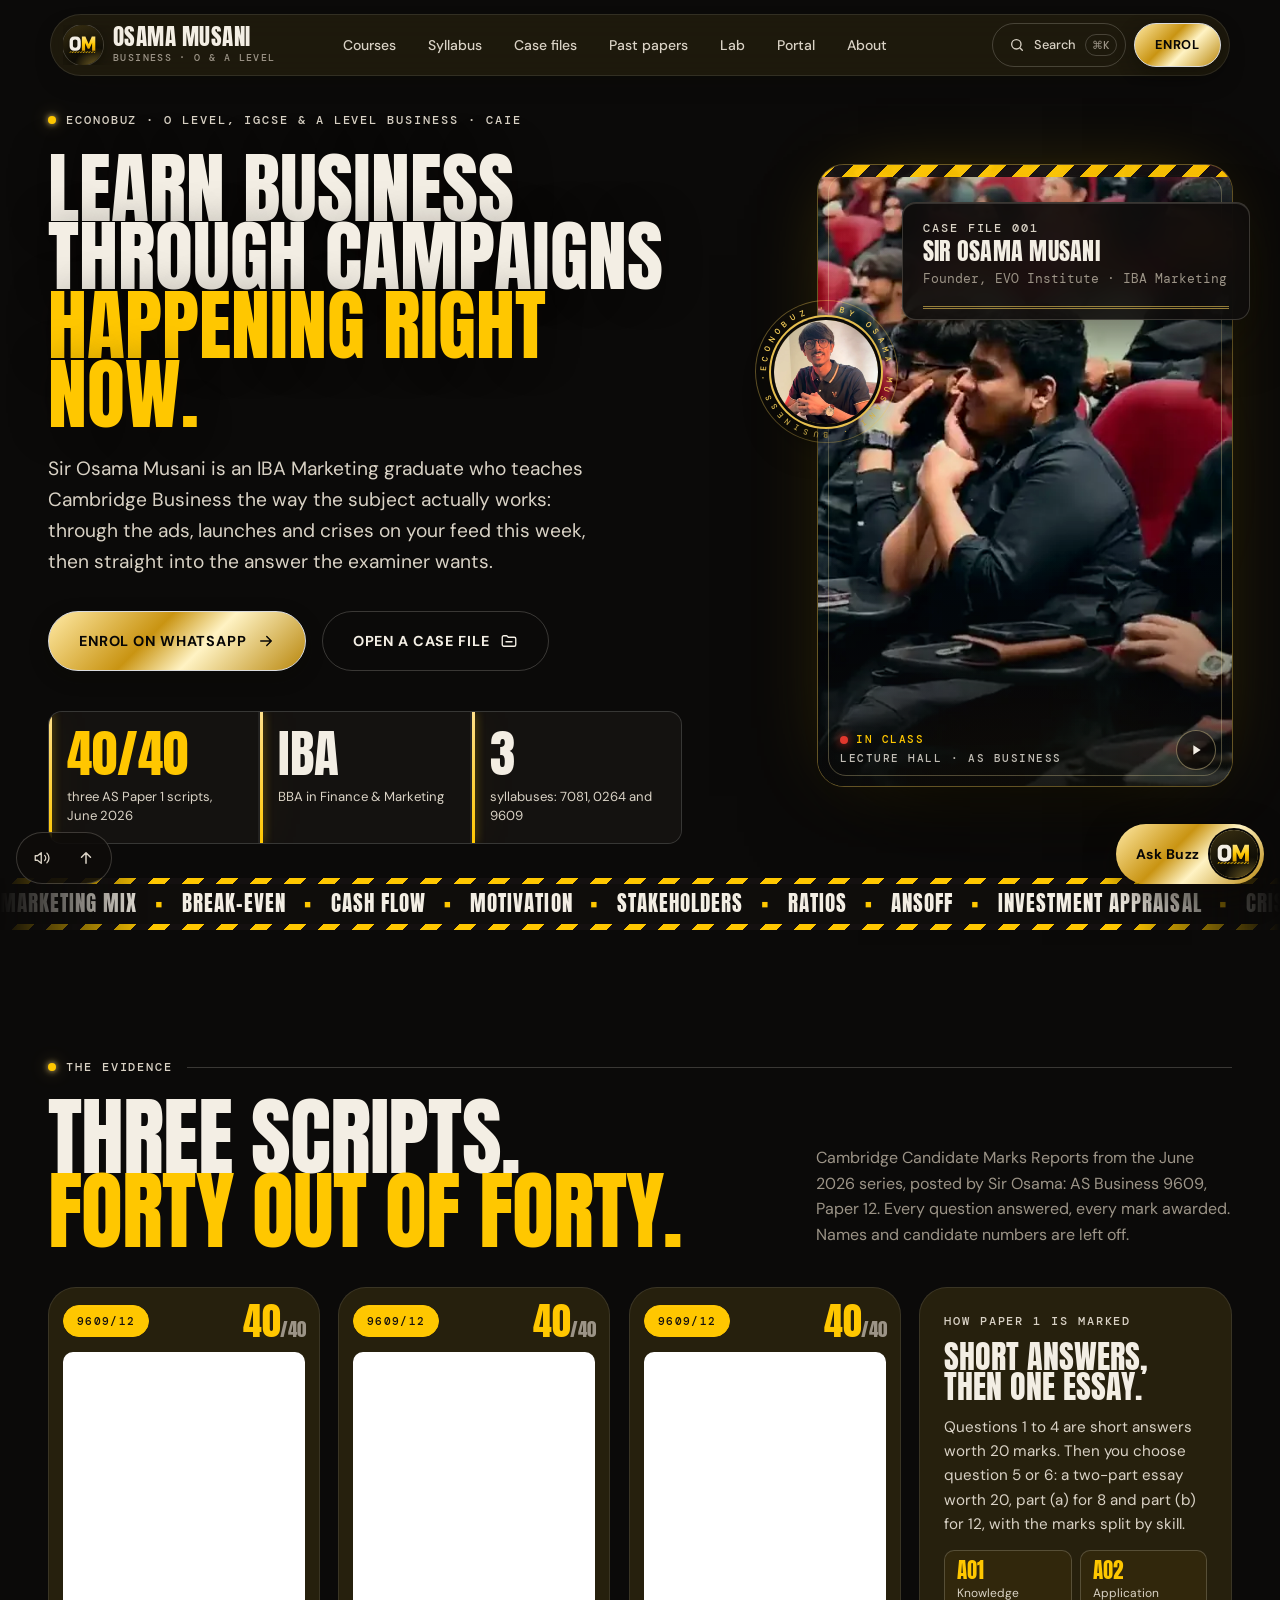
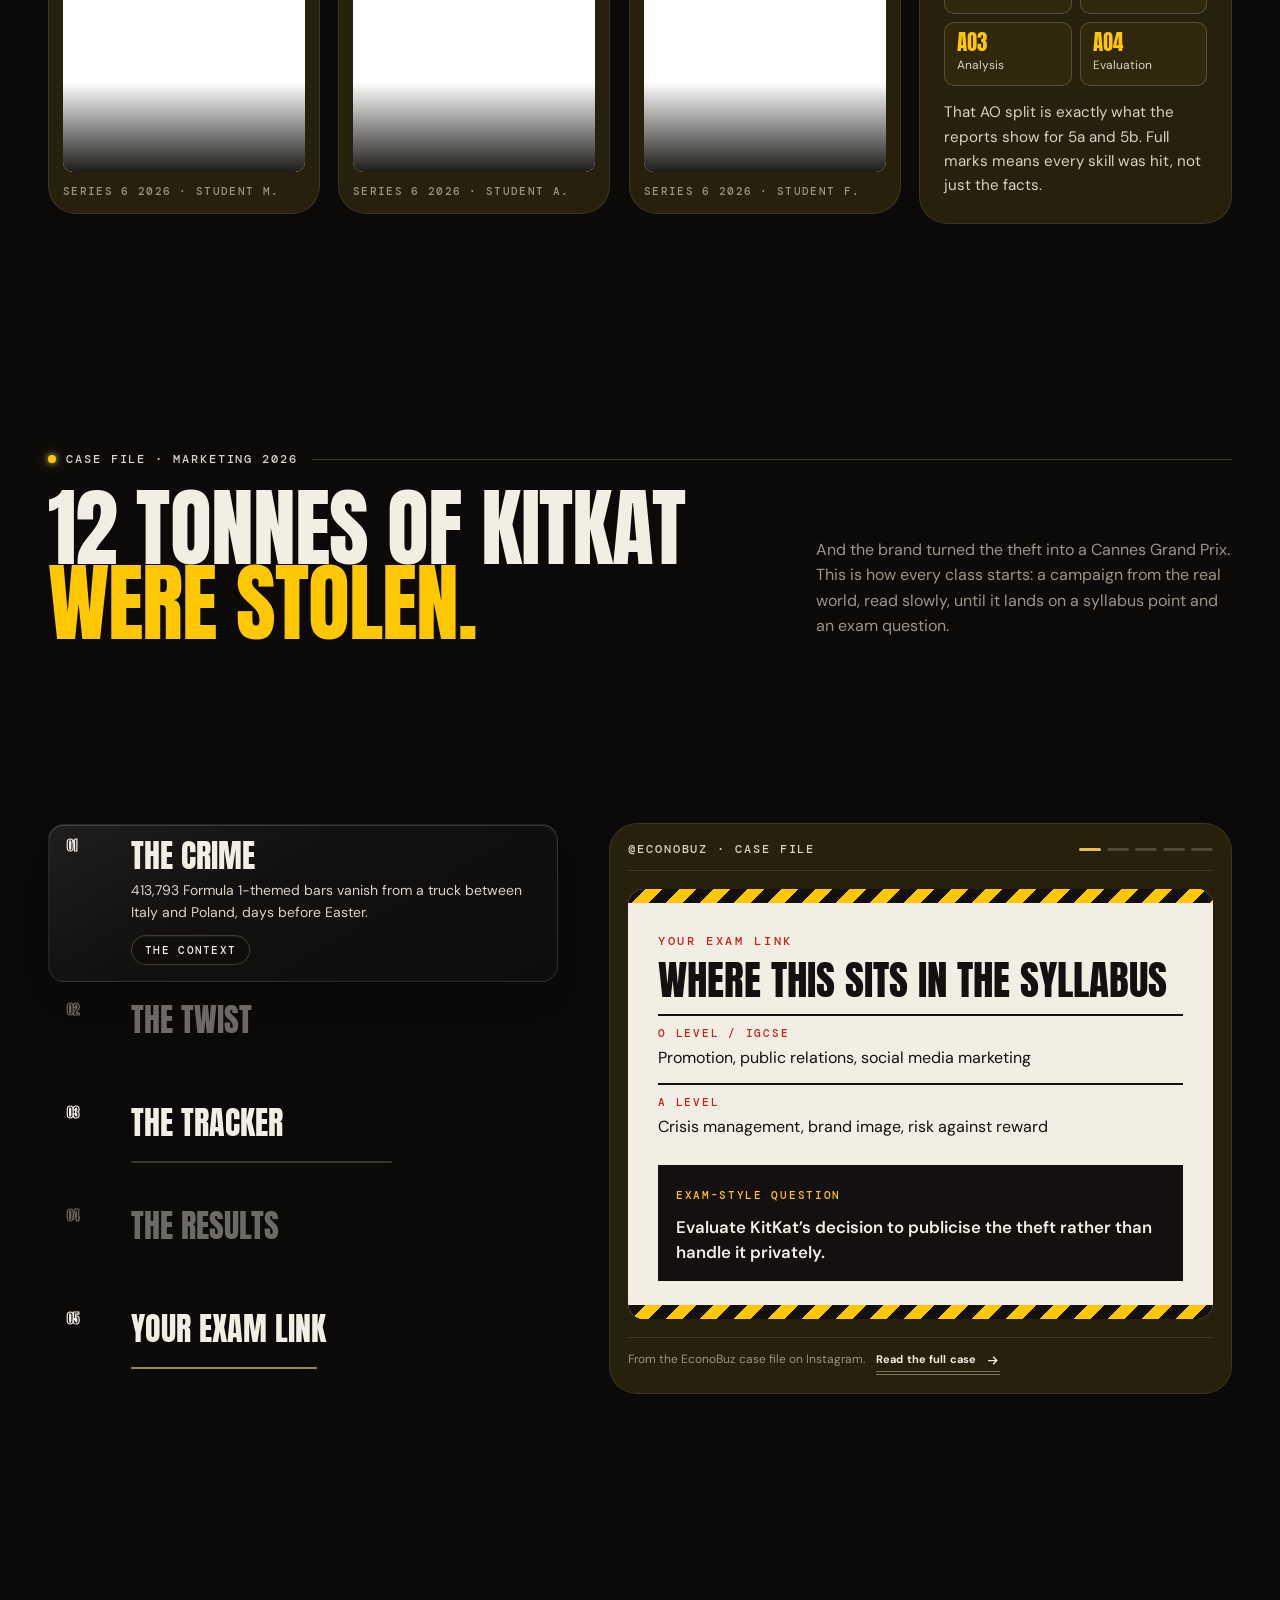
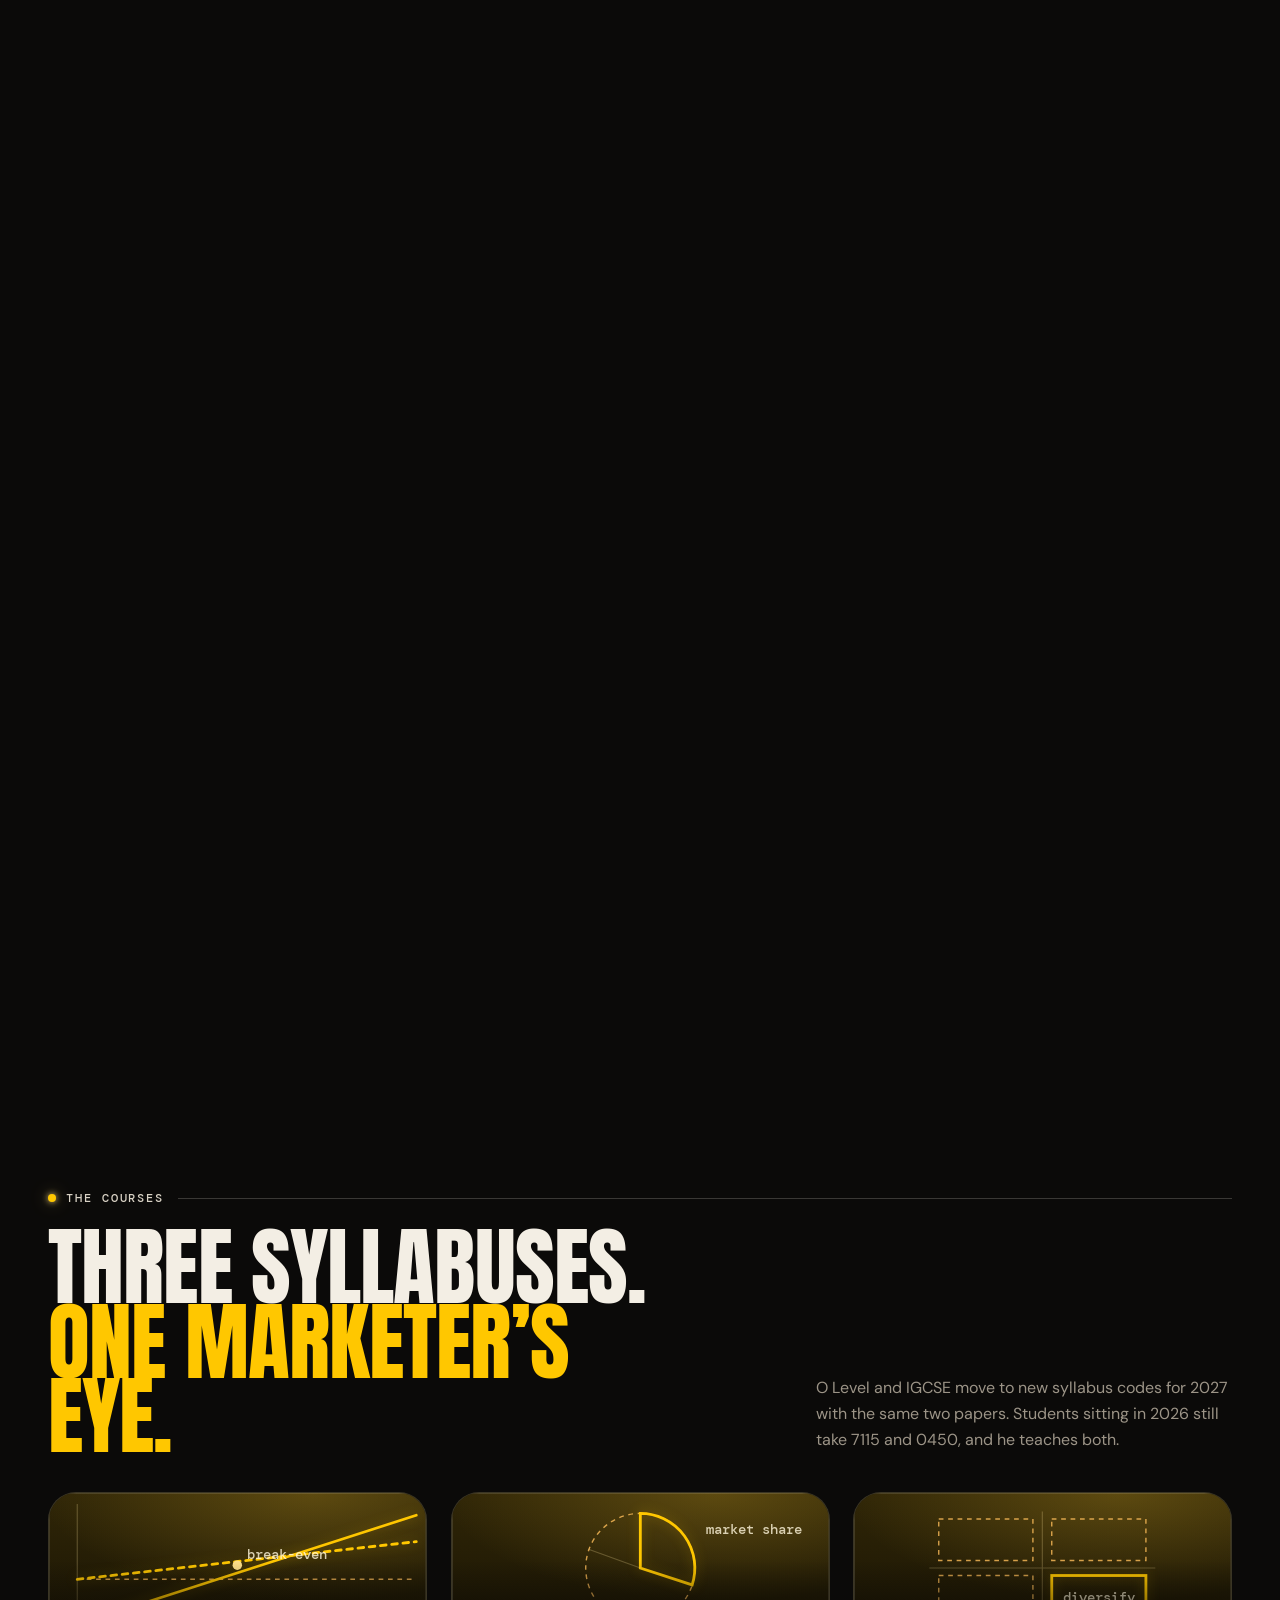
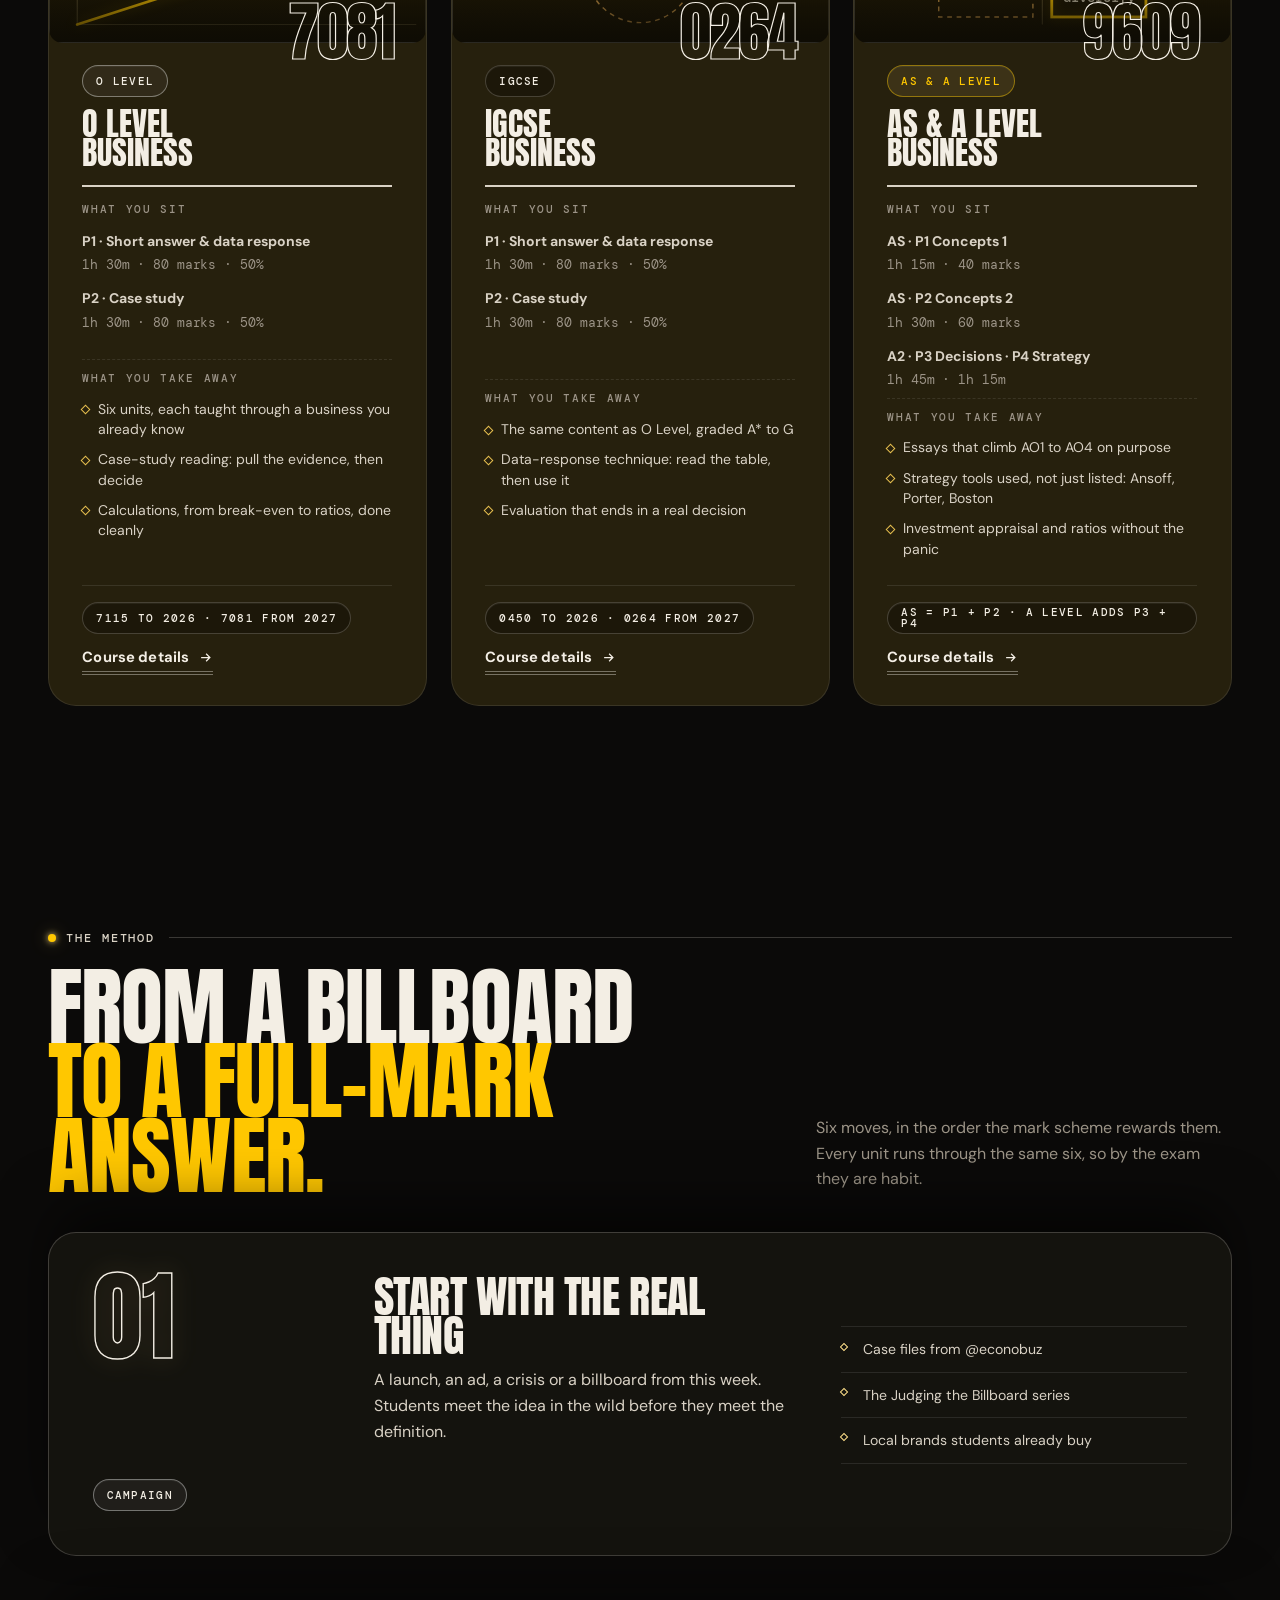
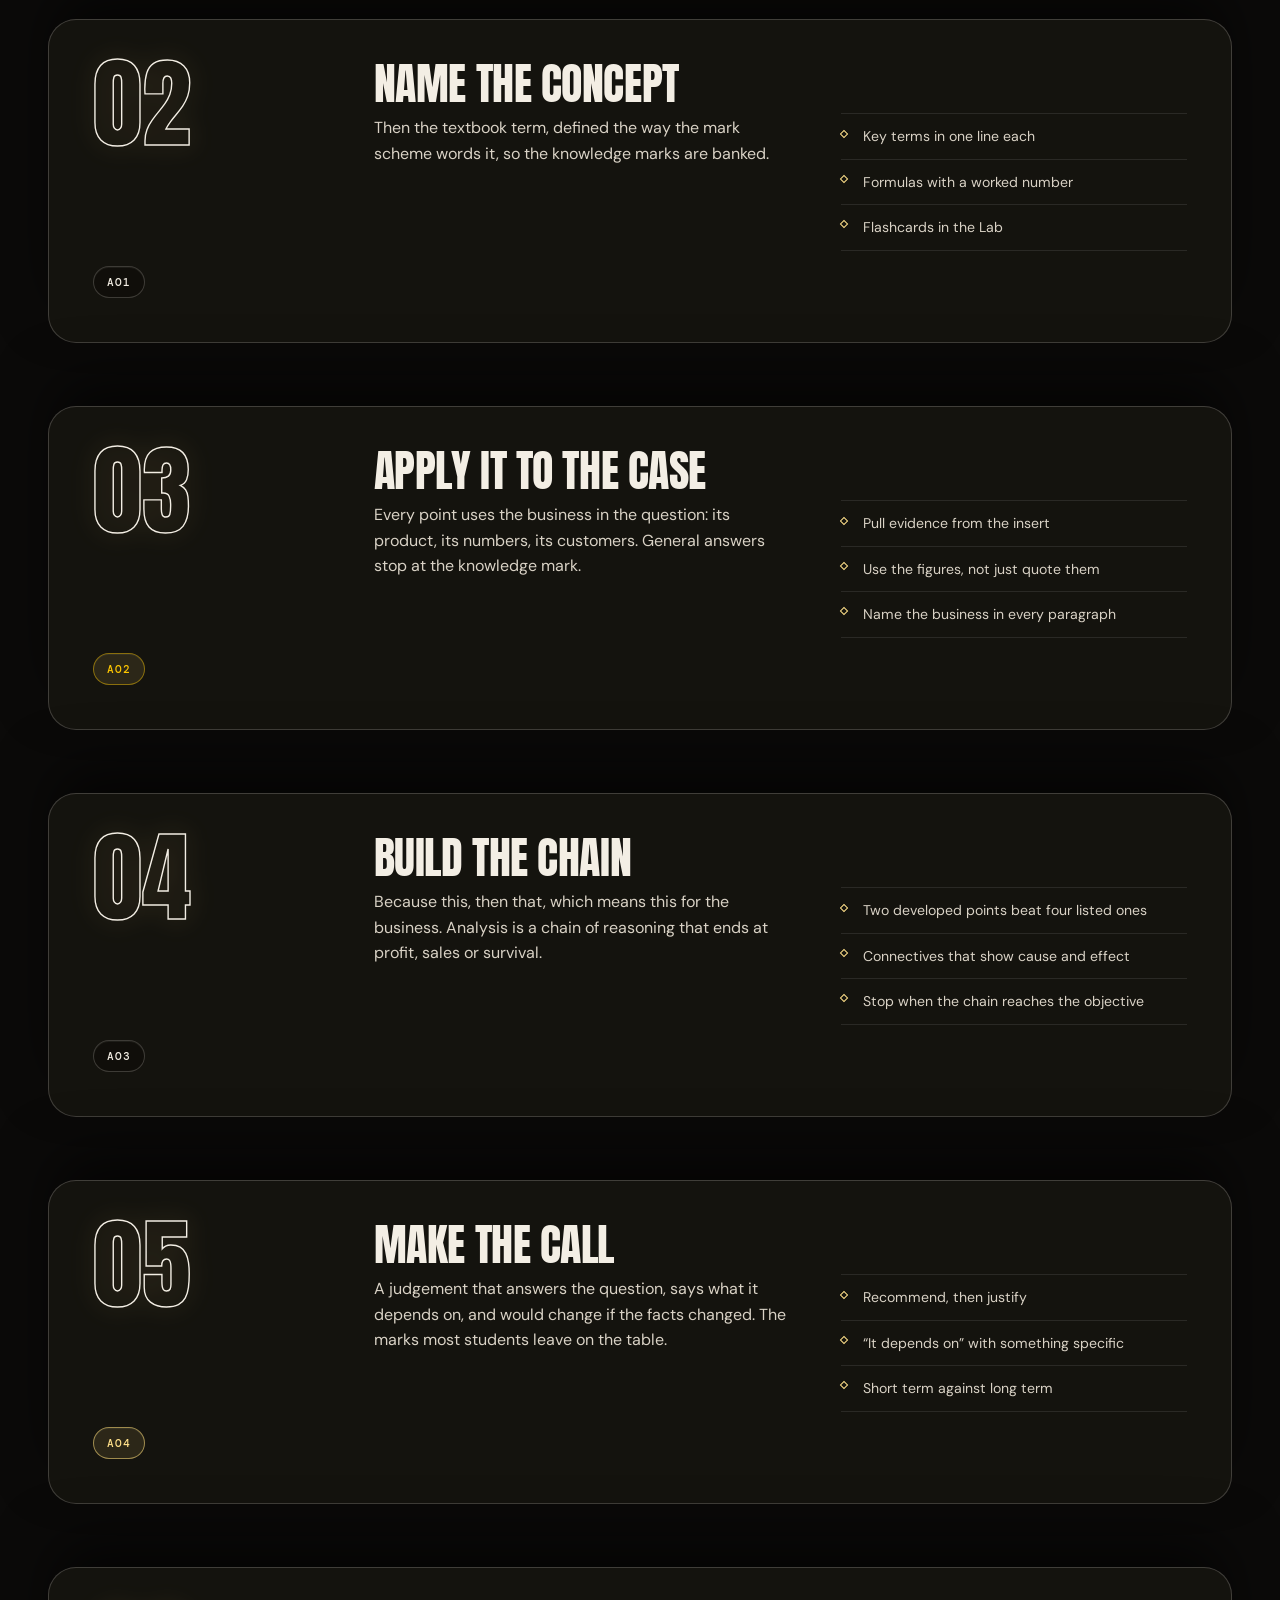
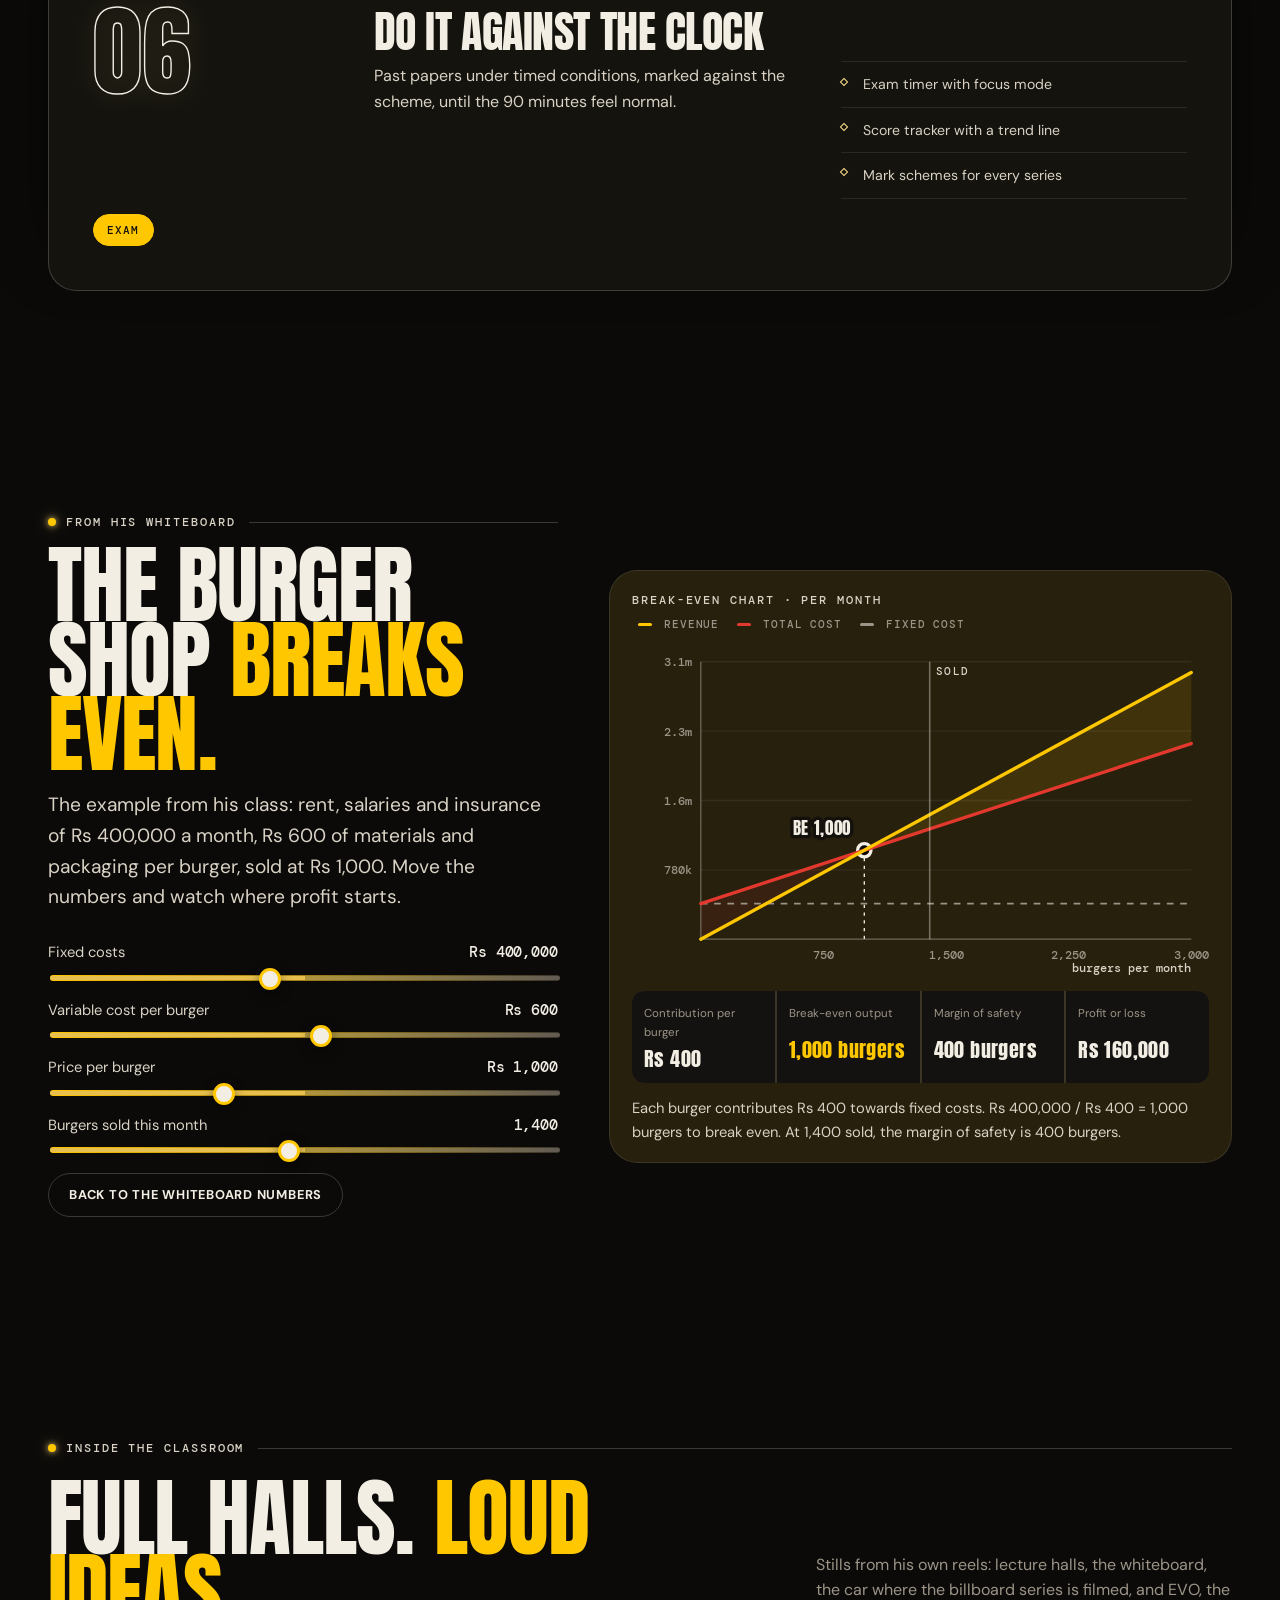
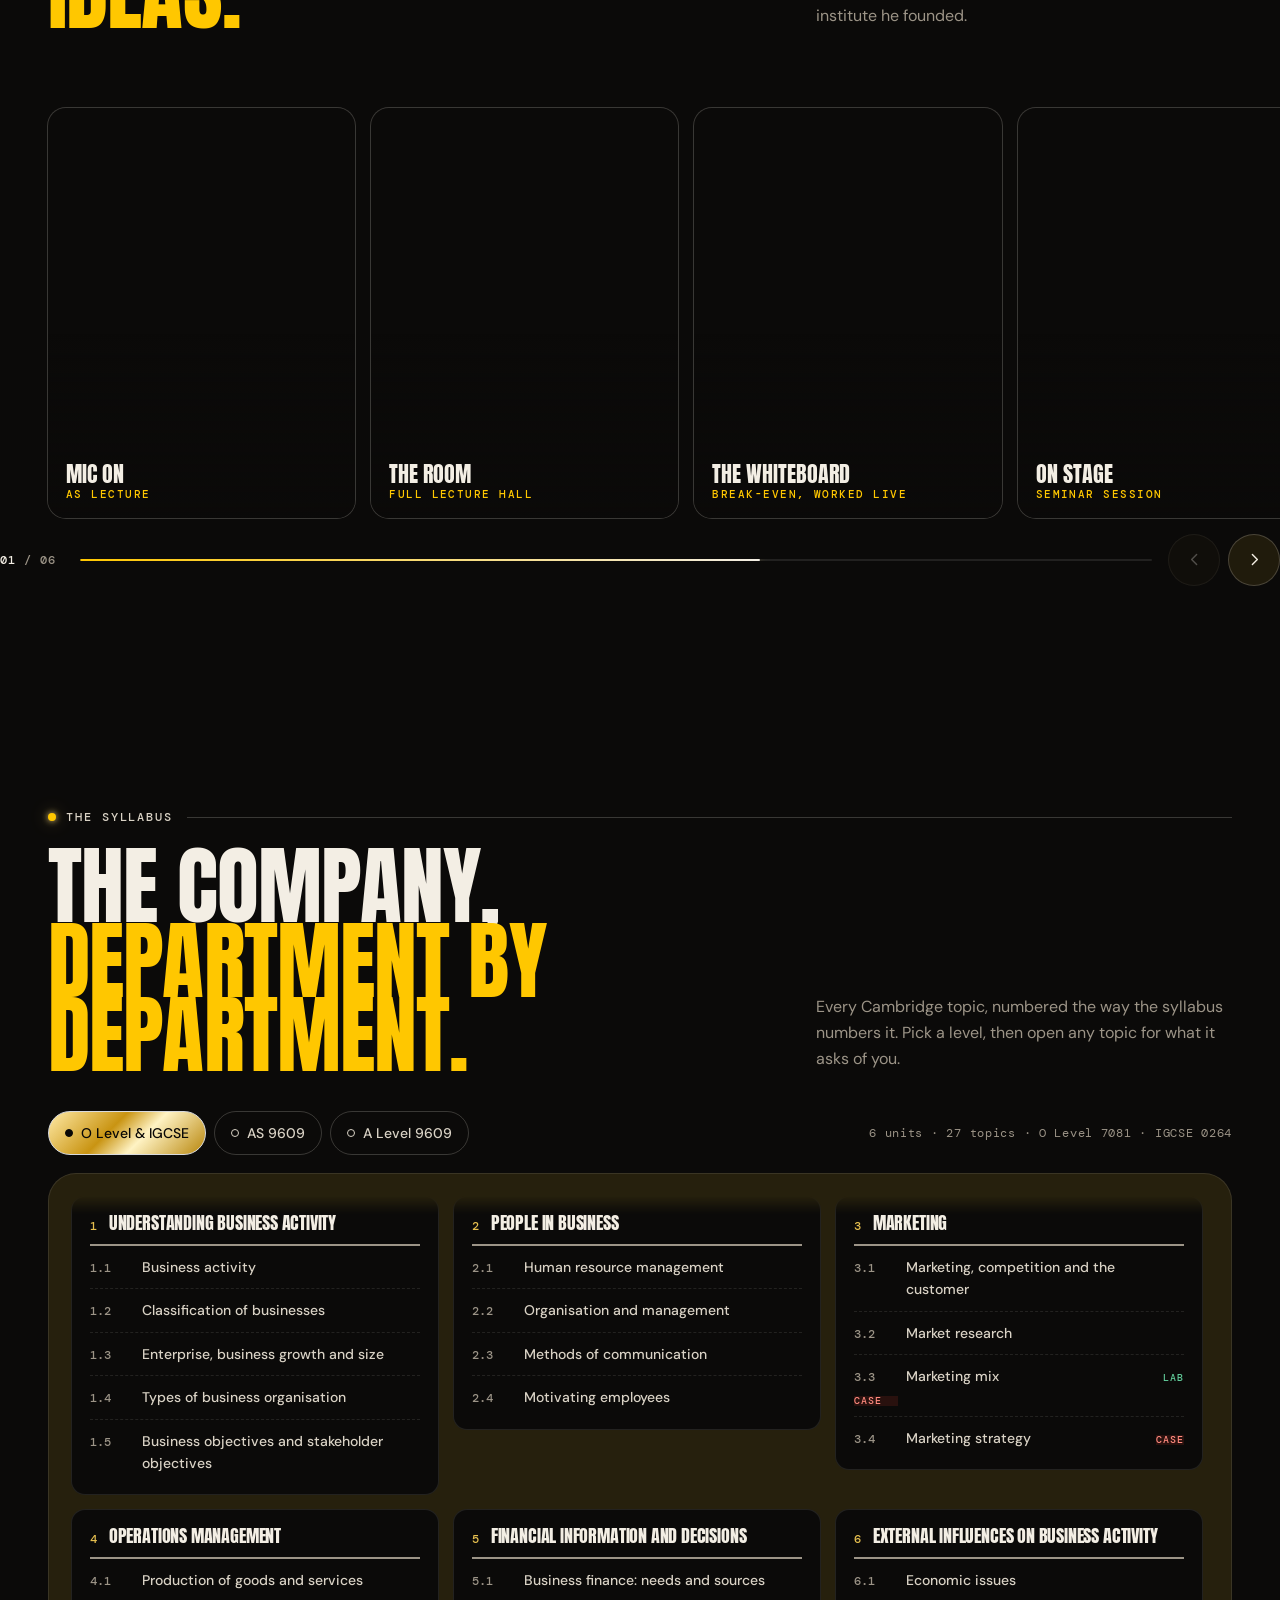
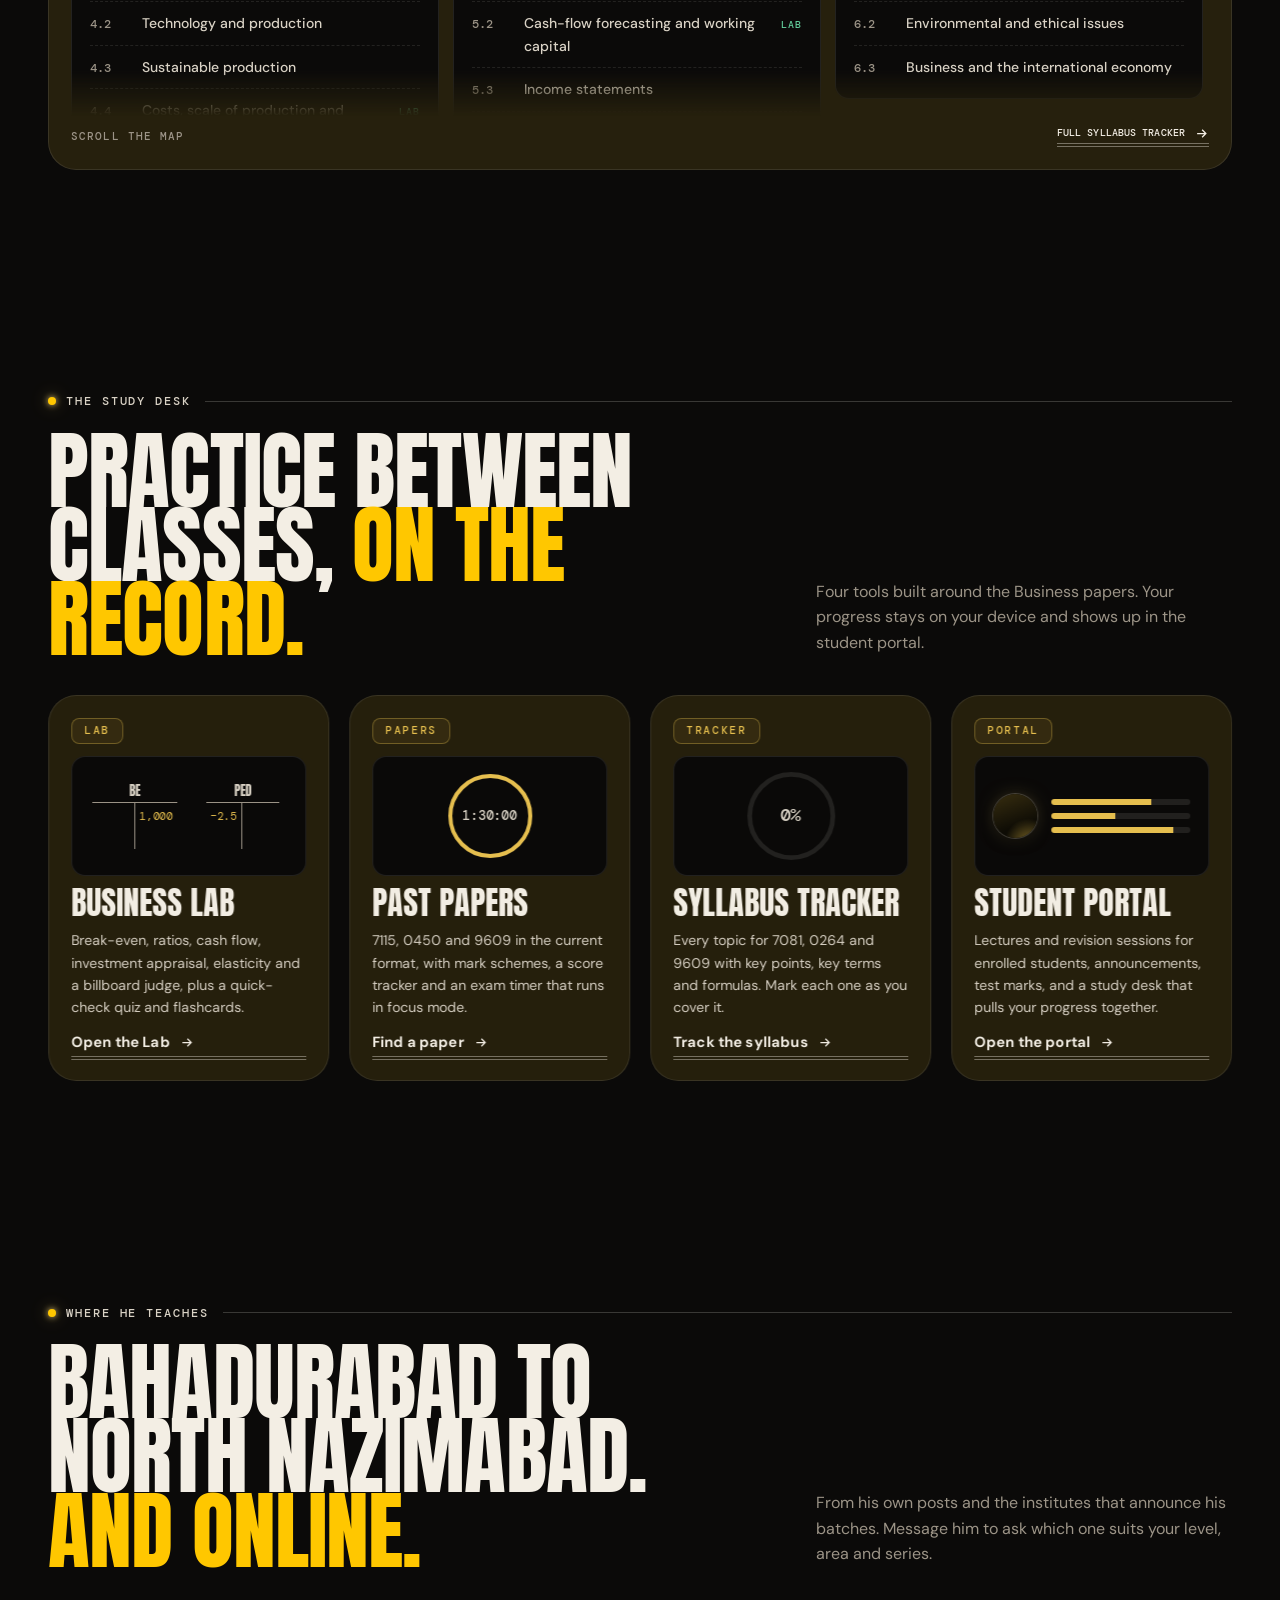
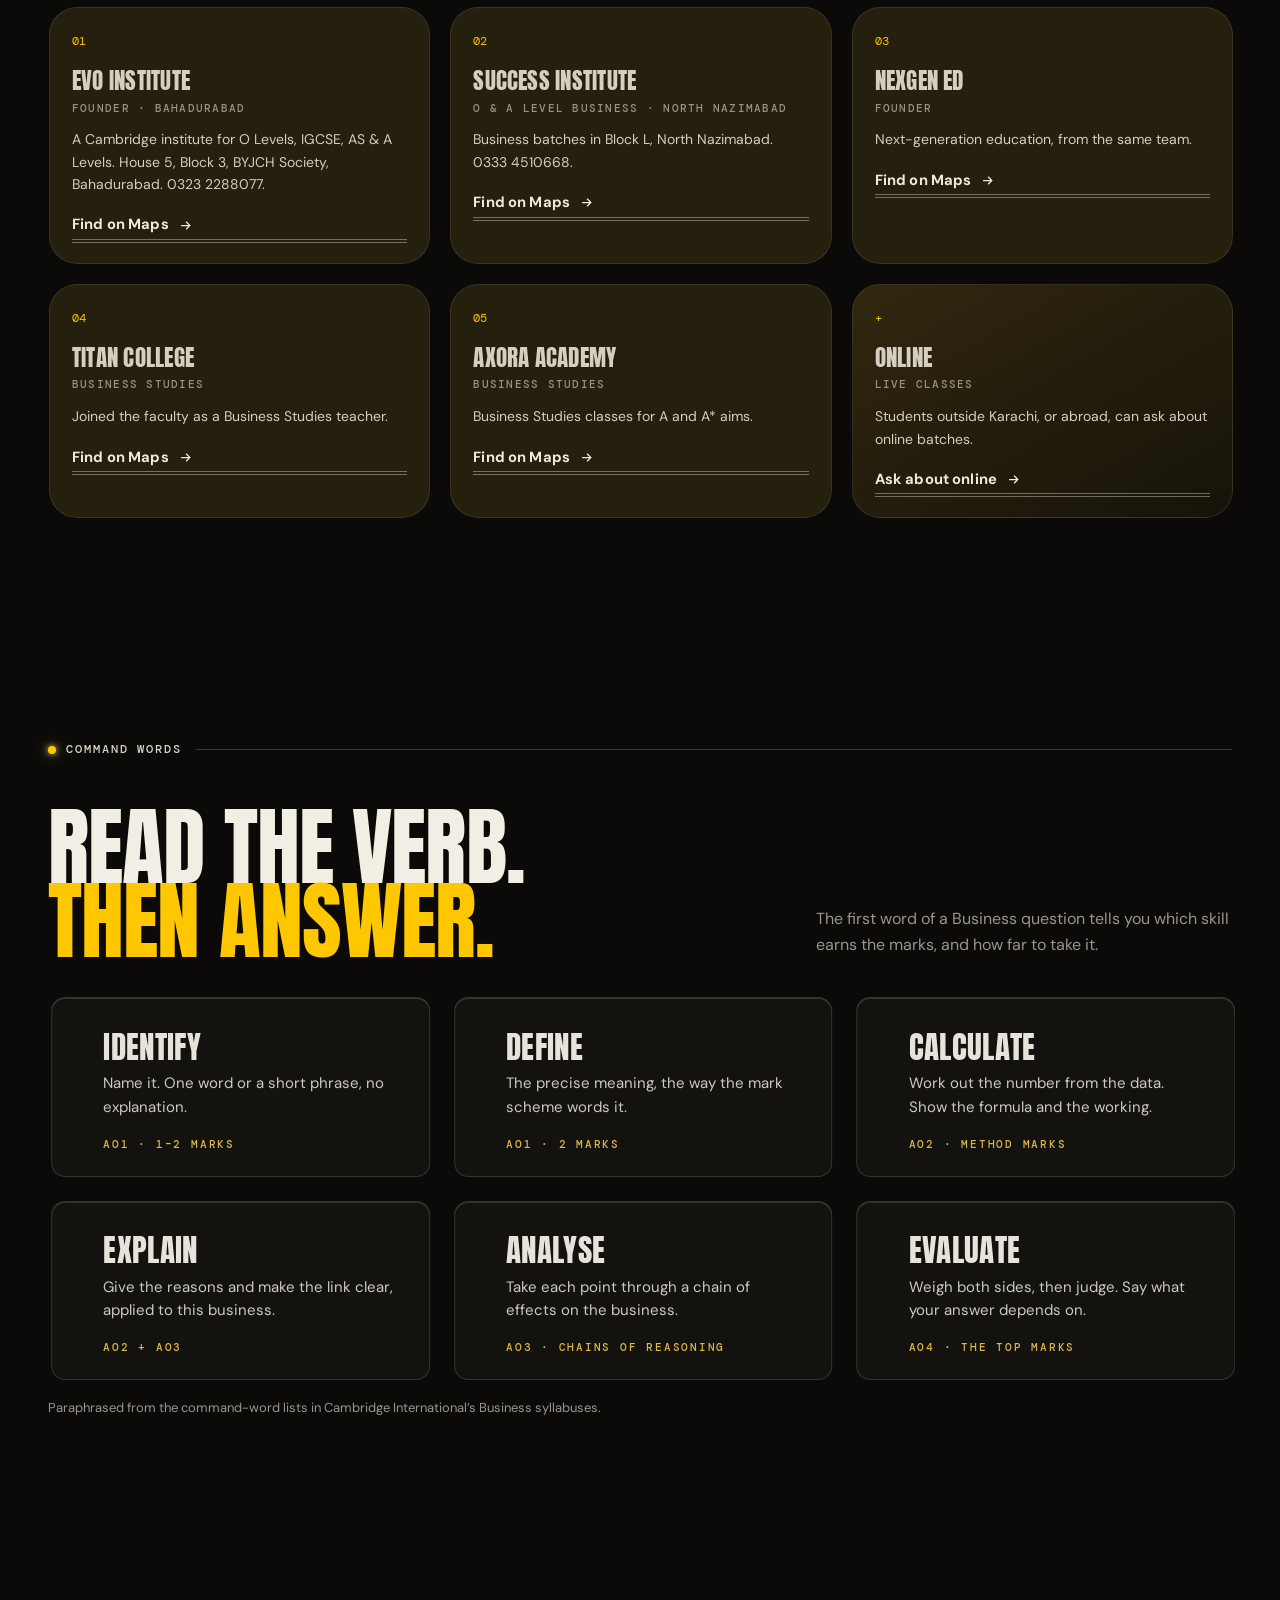
==== index.html @ 096a287b "Sir Osama Musani Business site: video hero, case files, Business Lab, portal demo Self-hosted assets" ====
<!doctype html><html lang="en" data-theme="dark"><head><meta charset="utf-8"><meta name="viewport" content="width=device-width,initial-scale=1,viewport-fit=cover"><title>Sir Osama Musani — O Level, IGCSE &amp; A Level Business, Karachi</title><meta name="description" content="Cambridge O Level, IGCSE and AS &amp; A Level Business with Sir Osama Musani (EconoBuz): learn Business through campaigns happening right now. Courses, case files, a syllabus tracker, past papers, a Business Lab and a student portal."><link rel="canonical" href="https://osama-musani.nexlyr.solutions/"><meta name="theme-color" content="#0b0a09"><meta property="og:type" content="website"><meta property="og:site_name" content="Sir Osama Musani · Business"><meta property="og:title" content="Sir Osama Musani — O Level, IGCSE &amp; A Level Business, Karachi"><meta property="og:description" content="Cambridge O Level, IGCSE and AS &amp; A Level Business with Sir Osama Musani (EconoBuz): learn Business through campaigns happening right now. Courses, case files, a syllabus tracker, past papers, a Business Lab and a student portal."><meta property="og:url" content="https://osama-musani.nexlyr.solutions/"><meta property="og:image" content="https://osama-musani.nexlyr.solutions/og.jpg"><meta property="og:image:width" content="1200"><meta property="og:image:height" content="630"><meta name="twitter:card" content="summary_large_image"><link rel="icon" type="image/svg+xml" href="favicon.svg"><link rel="apple-touch-icon" href="apple-touch-icon.png"><link rel="preload" href="assets/img/hero-poster.webp?v=660b8c45" as="image"><script>(function(){var d=document.documentElement;d.dataset.theme="dark";try{if(!sessionStorage.getItem("om-seen"))d.classList.add("ld-on");}catch(e){}})();</script><script type="application/ld+json">{"@context": "https://schema.org", "@type": "Person", "@id": "https://osama-musani.nexlyr.solutions/#person", "name": "Sir Osama Musani", "alternateName": ["Osama Musani", "EconoBuz by Osama Musani"], "jobTitle": "Business teacher", "description": "Cambridge O Level, IGCSE and AS & A Level Business teacher in Karachi. IBA Marketing graduate, founder of EVO Institute, and the creator of EconoBuz.", "knowsAbout": ["Business Studies", "Marketing", "Cambridge O Level Business 7081", "Cambridge IGCSE Business 0264", "Cambridge International AS & A Level Business 9609"], "alumniOf": {"@type": "CollegeOrUniversity", "name": "Institute of Business Administration, Karachi"}, "worksFor": [{"@type": "EducationalOrganization", "name": "EVO Institute"}, {"@type": "EducationalOrganization", "name": "Success Institute"}], "address": {"@type": "PostalAddress", "addressLocality": "Karachi", "addressCountry": "PK"}, "telephone": "+92 331 3294318", "sameAs": ["https://www.instagram.com/econobuz/", "https://www.instagram.com/osama_musani/", "https://www.facebook.com/osama.musani.1"], "url": "https://osama-musani.nexlyr.solutions/"}</script><link rel="preload" href="assets/fonts/anton-latin-400-normal.woff2?v=912c3c9f" as="font" type="font/woff2" crossorigin><link rel="preload" href="assets/fonts/dm-sans-latin-400-normal.woff2?v=a220a328" as="font" type="font/woff2" crossorigin><link rel="stylesheet" href="assets/site.css?v=ba94c937"><style>@layer base{/* ---------------------------------------------------------------- hero */
.hero{position:relative;min-height:100svh;display:grid;align-content:center;padding:calc(var(--nav-h) + 40px) 0 104px}
.hero-g{display:grid;grid-template-columns:minmax(0,1.12fr) minmax(0,.88fr);gap:clamp(20px,4vw,64px);align-items:center}
.hero-copy .display{margin-top:22px;max-width:12ch;font-size:clamp(3rem,6.2vw,6.3rem)}
.hero-copy .display em{display:inline-block}
.hero-copy .lede{margin-top:26px;max-width:54ch}
.hero-cta{display:flex;flex-wrap:wrap;gap:12px;margin-top:34px}
.hero-facts{display:grid;grid-template-columns:repeat(3,minmax(0,1fr));gap:0;margin:34px 0 0;max-width:640px;border-top:1px solid var(--rule-2)}
.hero-facts>div{padding:16px 18px 0 0;border-right:1px solid var(--rule)}
.hero-facts>div+div{padding-left:18px}
.hero-facts>div:last-child{border-right:0}
.hero-facts dt{font:500 clamp(1.8rem,2.8vw,2.4rem)/1 var(--f-display);letter-spacing:-.02em;color:var(--ink)}
.hero-facts dd{margin:8px 0 0;font-size:12.5px;line-height:1.45;color:var(--ink-3)}
.hero-credo{margin-top:26px;padding-top:20px;border-top:1px solid var(--rule)}
.hero-fig{position:relative;justify-self:end;width:min(520px,100%);aspect-ratio:1124/1182}
.hero-fig .glow{position:absolute;inset:8% 4% 0;border-radius:50%;background:radial-gradient(closest-side,rgba(181,179,191,.32),rgba(140,115,40,.2) 55%,transparent 75%);filter:blur(30px)}
:root[data-theme="light"] .hero-fig .glow{background:radial-gradient(closest-side,rgba(128,124,146,.22),transparent 75%)}
.portrait{position:absolute;inset:0;-webkit-mask-image:linear-gradient(180deg,#000 72%,transparent 99%);mask-image:linear-gradient(180deg,#000 72%,transparent 99%)}
.portrait img{width:100%;height:100%;object-fit:contain;object-position:bottom;filter:drop-shadow(0 30px 60px rgba(0,0,0,.45)) saturate(1.02)}
.plate{position:absolute;left:-6%;bottom:9%;display:grid;gap:6px;padding:18px 22px 18px 20px;border-radius:18px;border:1px solid var(--line-w);
  background:var(--glass-solid);-webkit-backdrop-filter:blur(18px) saturate(160%);backdrop-filter:blur(18px) saturate(160%);box-shadow:var(--hi),var(--shadow);min-width:260px}
.plate::after{content:"";position:absolute;left:20px;right:20px;bottom:10px;height:3px;border-top:1px solid var(--brass);border-bottom:1px solid var(--brass);opacity:.55}
.plate b{font:500 1.5rem/1 var(--f-display);letter-spacing:-.015em}
.plate .pl-sub{font-size:12.5px;color:var(--ink-3);padding-bottom:12px}
.fl{position:absolute;display:flex;align-items:center;gap:10px;padding:11px 15px;border-radius:14px;border:1px solid var(--line-w);
  background:var(--glass-solid);-webkit-backdrop-filter:blur(14px);backdrop-filter:blur(14px);box-shadow:var(--hi),var(--shadow-s);font-size:13px;animation:bob 7s var(--e-io) infinite}
.fl span{font:500 11px/1 var(--f-mono);letter-spacing:.14em;color:var(--brass)}
.fl b{font-weight:500;font-size:14px;border-bottom:3px double var(--ink-3);padding-bottom:1px}
.fl-1{top:28%;left:-2%}
.fl-2{top:38%;right:-4%;animation-delay:-2.4s}
.fl-2 span{color:var(--red)}
.fl-3{top:6%;right:8%;padding:6px;border:0;background:none;box-shadow:none;backdrop-filter:none;-webkit-backdrop-filter:none;animation-delay:-4.6s}
.tape{position:absolute;left:0;right:0;bottom:22px;overflow:hidden;border-top:1px solid var(--rule);border-bottom:1px solid var(--rule);background:linear-gradient(90deg,transparent,rgba(255,255,255,.02),transparent);
  -webkit-mask-image:linear-gradient(90deg,transparent,#000 12%,#000 88%,transparent);mask-image:linear-gradient(90deg,transparent,#000 12%,#000 88%,transparent)}
.tape-in{display:flex;align-items:center;gap:24px;width:max-content;padding:13px 0;animation:tape 60s linear infinite;white-space:nowrap}
.tape span{font:500 12px/1 var(--f-mono);letter-spacing:.14em;text-transform:uppercase;color:var(--ink-3)}
.tape i{font:italic 500 16px/1 var(--f-display);color:var(--brass)}
@keyframes tape{to{transform:translateX(-50%)}}
@media (max-width:960px){
  .hero{padding-top:calc(var(--nav-h) + 44px);padding-bottom:104px;min-height:auto}
  .hero-g{grid-template-columns:1fr}
  .hero-fig{justify-self:center;width:min(420px,88%);margin-top:10px}
  .plate{left:0;bottom:6%}
}
@media (max-width:560px){
  .hero-copy .display{font-size:clamp(2.7rem,12vw,3.6rem)}
  .hero-cta .btn{flex:1 1 auto}
  .hero-facts{grid-template-columns:1fr 1fr 1fr}
  .hero-facts>div{padding-right:10px}.hero-facts>div+div{padding-left:10px}
  .hero-facts dd{font-size:11.5px}
  .hero-credo .credo{gap:12px}.hero-credo .credo-plate{--cw:120px;--chh:48px}.hero-credo .credo-t b{font-size:.95rem}
  .plate{min-width:0;padding:13px 15px;left:-2%}
  .plate b{font-size:1.2rem}
  .fl-1{left:-4%;top:18%}.fl-2{right:-4%}
}

/* ---------------------------------------------------------------- record */
.rec-g{display:grid;grid-template-columns:minmax(0,1.5fr) minmax(0,.62fr);gap:clamp(16px,2vw,24px);align-items:stretch}
.rec-side{display:grid;grid-template-rows:auto 1fr;gap:clamp(16px,2vw,24px)}
.rec-credo{display:grid;gap:14px;padding:clamp(22px,2.4vw,30px)}
.rec-credo .credo{flex-direction:column;align-items:flex-start;gap:14px}
.rec-credo .credo-plate{--cw:190px;--chh:70px}
.rec-credo p{font-size:14px;color:var(--ink-2)}
.rec-credo .addr{font-size:12.5px;color:var(--ink);padding:11px 0;border-top:1px dashed var(--rule);border-bottom:1px dashed var(--rule)}
.rec-ph{min-height:220px}
.journal{padding:clamp(14px,2vw,26px) clamp(14px,2.4vw,30px) clamp(14px,2vw,26px) clamp(48px,5vw,64px)}
.j-head{display:flex;justify-content:space-between;gap:16px;flex-wrap:wrap;padding:6px 0 16px;border-bottom:2px solid var(--ink-3);margin-bottom:4px;font:500 11px/1 var(--f-mono);letter-spacing:.16em;text-transform:uppercase;color:var(--ink-3)}
.j-head span:first-child{font:italic 500 1.35rem/1 var(--f-display);letter-spacing:-.01em;text-transform:none;color:var(--ink)}
.jtbl td{font-size:14.5px;padding:15px 12px;vertical-align:baseline}
.jtbl td b{font-weight:700}
.jtbl .fo-c{color:var(--brass);width:56px}
.jtbl td:nth-child(3){color:var(--ink-2)}
.jtbl td.n{color:var(--ink);font-size:13px}
.jtbl tbody tr{transition:background .3s}
.jtbl tbody tr:not(.tot):hover{background:color-mix(in srgb,var(--brass) 6%,transparent)}
@media (max-width:1100px){.rec-g{grid-template-columns:1fr}.rec-side{grid-template-columns:1fr 1fr;grid-template-rows:none}}
@media (max-width:720px){
  .rec-side{grid-template-columns:1fr}.rec-ph{min-height:180px}
  .journal{padding-left:44px}
  .jtbl thead{display:none}
  .jtbl tr{display:grid;grid-template-columns:44px 1fr auto;gap:2px 8px;padding:12px 0;border-bottom:1px solid var(--rule)}
  .jtbl td{border:0;padding:0;font-size:14px}
  .jtbl td:nth-child(3){grid-column:2/4;font-size:13.5px}
  .jtbl td:nth-child(4){grid-column:2/4;text-align:left;font-size:12px;color:var(--brass)}
  .jtbl tr.tot{border-bottom:3px double var(--ink-3)}
  .jtbl tr.tot td{border:0}
}

/* ---------------------------------------------------------------- course accounts */
.acc-grid{display:grid;grid-template-columns:1fr 1fr;gap:clamp(16px,2vw,24px)}
.acc{display:grid;grid-template-rows:auto auto 1fr auto;padding:0 clamp(22px,2.6vw,34px) clamp(22px,2.6vw,30px)}
.acc-ph{height:150px;margin:0 calc(clamp(22px,2.6vw,34px) * -1) 22px;border-radius:0}
.acc-ph::after{background:linear-gradient(180deg,rgba(8,7,3,0) 20%,rgba(8,7,3,.55)),radial-gradient(110% 80% at 85% 0%,rgba(229,228,232,.2),transparent 55%)}
.acc-h{display:flex;justify-content:space-between;align-items:flex-start;gap:16px;padding-bottom:18px;border-bottom:2px solid var(--ink-2)}
.acc-h .h3{margin-top:12px}
.acc .code{position:relative;z-index:4;align-self:flex-start;margin-top:-58px;padding:12px 16px 10px;border-radius:16px;font:500 clamp(2rem,3.2vw,2.9rem)/.9 var(--f-mono);letter-spacing:-.05em;color:var(--brass);
  background:var(--glass-solid);box-shadow:var(--hi),inset 0 0 0 1px var(--line-w),var(--shadow-s);-webkit-backdrop-filter:blur(14px);backdrop-filter:blur(14px)}
.acc-t{display:grid;grid-template-columns:1fr 1fr}
.acc-t>div{padding:18px 18px 8px 0}
.acc-t>div+div{padding:18px 0 8px 18px;border-left:2px solid var(--ink-2)}
.acc-lbl{display:block;font:500 10.5px/1 var(--f-mono);letter-spacing:.16em;text-transform:uppercase;color:var(--ink-3);margin-bottom:14px}
.acc-dr dl{display:grid;gap:12px;margin:0}
.acc-dr dt{font-weight:700;font-size:14px}
.acc-dr dd{margin:3px 0 0;font-size:12.5px;color:var(--ink-3)}
.acc-cr ul{display:grid;gap:10px}
.acc-cr li{position:relative;padding-left:16px;font-size:14px;color:var(--ink-2);line-height:1.45}
.acc-cr li::before{content:"";position:absolute;left:0;top:.55em;width:7px;height:7px;border:1px solid var(--brass);transform:rotate(45deg)}
.acc-f{display:flex;flex-wrap:wrap;justify-content:space-between;align-items:center;gap:12px;margin-top:18px;padding-top:16px;border-top:1px solid var(--rule)}
.acc-f .tag{height:auto;min-height:26px;padding:6px 9px;white-space:normal;line-height:1.3}
.workshop{display:grid;grid-template-columns:1.15fr .85fr;gap:clamp(20px,4vw,48px);align-items:center;margin-top:clamp(16px,2vw,24px);padding:clamp(26px,3.6vw,48px)}
.workshop>.ws-ph{position:absolute;inset:0;z-index:0;border-radius:inherit;opacity:.5;-webkit-mask-image:linear-gradient(90deg,transparent 20%,#000 75%);mask-image:linear-gradient(90deg,transparent 20%,#000 75%)}
:root[data-theme="light"] .workshop>.ws-ph{opacity:.28}
.workshop .title-sm{margin-top:14px}
.workshop .lede{margin-top:14px}
.ws-cta{display:flex;flex-wrap:wrap;gap:10px;margin-top:24px}
.ws-r{display:grid;gap:10px}
.ws-lv{display:grid;grid-template-columns:62px 1fr auto;align-items:center;gap:14px;padding:16px 18px;border-radius:14px;border:1px solid var(--line-w);background:var(--glass-solid);box-shadow:var(--hi);-webkit-backdrop-filter:blur(12px);backdrop-filter:blur(12px);transition:border-color .3s,transform .5s var(--e-out)}
.ws-lv:hover{border-color:color-mix(in srgb,var(--brass) 60%,transparent);transform:translateX(4px)}
.ws-lv span{font-size:12px;color:var(--brass)}
.ws-lv b{font:500 1.3rem/1 var(--f-display);letter-spacing:-.01em}
.ws-lv small{font-size:12.5px;color:var(--ink-3)}
@media (max-width:960px){.acc-grid,.workshop{grid-template-columns:1fr}.workshop>.ws-ph{-webkit-mask-image:linear-gradient(180deg,transparent 30%,#000);mask-image:linear-gradient(180deg,transparent 30%,#000)}}
@media (max-width:560px){.acc-t{grid-template-columns:1fr}.acc-t>div+div{border-left:0;border-top:2px solid var(--ink-2);padding:16px 0 4px}.acc-t>div{padding-right:0}.acc-ph{height:120px}}

/* ---------------------------------------------------------------- cycle */
.cycle{position:relative;padding:clamp(72px,9vw,130px) 0 0}
.cy-pin{position:relative}
.cy-g{display:grid;grid-template-columns:minmax(0,.9fr) minmax(0,1.1fr);gap:clamp(24px,4vw,64px);align-items:center;min-height:100vh;padding-bottom:40px}
.cy-steps{display:grid;gap:6px;counter-reset:s}
.cy-step{display:grid;grid-template-columns:48px 1fr;gap:16px;padding:16px 18px;border-radius:16px;border:1px solid transparent;opacity:.42;transition:opacity .5s,border-color .5s,background .5s,box-shadow .5s}
.cy-step.on{opacity:1;border-color:var(--line-w);background:var(--glass);box-shadow:var(--hi),var(--shadow-s)}
.cy-n{font-size:13px;color:var(--brass);padding-top:6px}
.cy-step .h3{font-size:clamp(1.25rem,1.6vw,1.5rem)}
.cy-step p{margin-top:8px;font-size:14px;color:var(--ink-2);max-height:0;overflow:hidden;opacity:0;transition:max-height .6s var(--e-out),opacity .5s,margin .5s}
.cy-step .tag{margin-top:12px;max-height:0;overflow:hidden;opacity:0;padding-top:0;padding-bottom:0;border-width:0;transition:all .5s}
.cy-step.on p{max-height:140px;opacity:1}
.cy-step.on .tag{max-height:30px;opacity:1;border-width:1px}
.cy-card{padding:clamp(18px,2.4vw,30px);min-height:min(560px,72vh);display:grid;grid-template-rows:auto 1fr auto}
.cy-top{display:flex;justify-content:space-between;align-items:center;padding-bottom:14px;border-bottom:1px solid var(--rule)}
.cy-prog{display:flex;gap:6px}
.cy-prog i{width:22px;height:3px;border-radius:2px;background:var(--rule-2);transition:background .4s}
.cy-prog i.on{background:var(--brass)}
.cy-plates{position:relative;display:grid;align-items:center}
.plate-x{grid-area:1/1;opacity:0;transform:translateY(18px) scale(.98);transition:opacity .6s var(--e-out),transform .8s var(--e-out);pointer-events:none;padding:18px 0}
.plate-x.on{opacity:1;transform:none;pointer-events:auto}
.cy-foot{font-size:12px;color:var(--ink-3);padding-top:12px;border-top:1px solid var(--rule)}
.inv{border-radius:14px;padding:20px;background:color-mix(in srgb,var(--panel-solid) 70%,transparent);border:1px solid var(--line-w);box-shadow:var(--hi)}
.inv-h{display:flex;justify-content:space-between;align-items:flex-start;gap:12px;padding-bottom:14px;border-bottom:2px solid var(--ink-3)}
.inv-h b{display:block;font:500 1.45rem/1 var(--f-display);letter-spacing:-.01em}
.inv-h span{font-size:12px;color:var(--ink-3)}
.inv-logo{font:italic 500 1.05rem/1 var(--f-display)!important;color:var(--brass)!important}
.inv-to{display:grid;gap:3px;padding:14px 0;font-size:14px}
.inv-to span:last-child{color:var(--ink-3);font-size:12.5px}
.inv .tbl td,.inv .tbl th,.jr .tbl td,.tb .tbl td{padding:9px 8px}
.jr-h{display:flex;justify-content:space-between;align-items:baseline;padding-bottom:12px;border-bottom:2px solid var(--ink-3);margin-bottom:6px}
.jr-h b{font:500 1.35rem/1 var(--f-display);letter-spacing:-.01em}
.jr-h span{font-size:12px;color:var(--ink-3)}
.jr tr.dim td{color:var(--ink-3)}
.plate-x.on .jr tr.new td{animation:rowIn 1s var(--e-out) both .25s}
@keyframes rowIn{from{background:color-mix(in srgb,var(--brass) 30%,transparent);transform:translateX(-10px);opacity:0}}
.note{margin-top:14px;font-size:13px;color:var(--ink-3)}
.ld2{display:grid;grid-template-columns:1fr auto 1fr;align-items:center;gap:16px}
.ld2-arrow{display:grid;justify-items:center;gap:4px;color:var(--brass);font:500 10.5px/1 var(--f-mono);letter-spacing:.1em;text-transform:uppercase}
.ld2-arrow svg{width:80px}
.ld2-arrow path{stroke-dasharray:160;stroke-dashoffset:160;transition:stroke-dashoffset 1s var(--e-out) .3s}
.plate-x.on .ld2-arrow path{stroke-dashoffset:0}
.tacc-row.hl{background:color-mix(in srgb,var(--brass) 12%,transparent);padding:4px 6px;border-radius:8px}
.tb{position:relative}
.tb-stamp{position:absolute;right:10px;bottom:-6px;opacity:0;transform:rotate(-7deg) scale(1.6);transition:opacity .4s .6s,transform .5s var(--e-spring) .6s}
.plate-x.on .tb-stamp{opacity:.9;transform:rotate(-7deg)}
.fs{display:grid;grid-template-columns:1fr 1fr;gap:16px}
.fs-c{padding:16px;border-radius:14px;border:1px solid var(--line-w);background:color-mix(in srgb,var(--panel-solid) 60%,transparent)}
.fs-c>b{display:block;font:500 1.1rem/1.15 var(--f-display);padding-bottom:10px;border-bottom:2px solid var(--ink-3);margin-bottom:4px}
.kv.tot2{border-bottom:3px double var(--ink-3)}
.kv.tot2 span{color:var(--ink);font-weight:700}
.hl-t{color:var(--brass)}
@media (max-width:960px){
  .cy-g{grid-template-columns:1fr;min-height:0;gap:18px}
  .cy-step{opacity:1;border-color:var(--line-w);background:var(--glass);box-shadow:var(--hi);align-content:start;grid-template-columns:1fr;gap:6px}
  .cy-step p,.cy-step .tag{max-height:none;opacity:1;border-width:1px}
  .cy-view{display:none}
  .cy-step .plate-x{opacity:1;transform:none;pointer-events:auto;padding:16px 0 4px;grid-area:auto;grid-column:1/-1;min-width:0}
  .cy-step .plate-x .tb-stamp{opacity:.9;transform:rotate(-7deg)}
  .cy-step .ld2-arrow path{stroke-dashoffset:0}
  .cy-step .cy-n{padding-top:0}
}
@media (max-width:560px){.fs{grid-template-columns:1fr}.ld2{grid-template-columns:1fr}.ld2-arrow svg{transform:rotate(90deg);width:44px}.cy-step{padding:16px}.inv{padding:14px}}

/* ---------------------------------------------------------------- equation */
.eq-g{display:grid;grid-template-columns:minmax(0,.85fr) minmax(0,1.15fr);gap:clamp(24px,4vw,64px);align-items:start}
.eq-copy .meta{margin-bottom:18px}
.eq-copy .lede{margin-top:18px}
.eq-tx{display:grid;gap:8px;margin-top:26px}
.eq-tx button{display:grid;grid-template-columns:28px 1fr auto;align-items:center;gap:10px;padding:12px 14px;border-radius:12px;border:1px solid var(--line-w);background:rgba(255,255,255,.025);text-align:left;font-size:14px;color:var(--ink-2);transition:border-color .3s,background .3s,color .3s,transform .45s var(--e-out)}
.eq-tx button:hover{border-color:var(--rule-3);color:var(--ink);transform:translateX(4px);background:rgba(255,255,255,.05)}
.eq-tx button.done{border-color:color-mix(in srgb,var(--green) 40%,transparent);color:var(--ink)}
.eq-tx button.done i{color:var(--green)}
.eq-tx button i{font:normal 500 11px/1 var(--f-mono);color:var(--brass)}
.eq-tx button small{font:500 11px/1 var(--f-mono);letter-spacing:.08em;text-transform:uppercase;color:var(--ink-3)}
.eq-reset{margin-top:12px}
.eq-box{position:sticky;top:110px;padding:clamp(20px,2.6vw,32px)}
.beam{width:100%;max-width:460px;margin:0 auto 6px;overflow:visible}
.beam path,.beam circle{fill:none;stroke:var(--ink-2);stroke-width:2}
.beam .bm-pan{fill:color-mix(in srgb,var(--brass) 18%,transparent);stroke:var(--brass)}
.beam .bm-str{stroke:var(--ink-3);stroke-width:1}
.beam text{font:500 13px var(--f-mono);fill:var(--brass);text-anchor:middle;letter-spacing:.1em}
.bm-arm{transform-origin:200px 50px;transition:transform .8s var(--e-spring)}
.eq-row{display:grid;grid-template-columns:1fr auto 1fr auto 1fr;align-items:end;gap:10px;margin-top:6px}
.eq-col{display:grid;gap:8px;text-align:center}
.eq-col b{font-size:clamp(1rem,1.8vw,1.3rem);font-weight:500;transition:color .3s}
.eq-col.flash b{color:var(--brass)}
.eq-bar{height:120px;display:flex;align-items:flex-end;justify-content:center;border-bottom:2px solid var(--ink-3)}
.eq-bar i{display:block;width:56%;height:var(--h,0%);min-height:2px;border-radius:8px 4px 0 0;background:linear-gradient(180deg,var(--brass-2),var(--brass-3));transition:height 1s var(--e-out)}
.eq-col[data-k="L"] .eq-bar i{background:linear-gradient(180deg,#f4a397,var(--red))}
.eq-col[data-k="E"] .eq-bar i{background:linear-gradient(180deg,#e7d49d,var(--green-2))}
.eq-op{font:500 2rem/1 var(--f-display);color:var(--ink-3);padding-bottom:40px}
.eq-entry{margin-top:20px;padding:14px 16px;border-radius:14px;border:1px dashed var(--rule-2);font-size:14px;min-height:76px}
.eq-entry .je{display:grid;grid-template-columns:28px 1fr auto;gap:8px;font-family:var(--f-mono);font-size:13.5px;padding:3px 0}
.eq-entry .je.cr{padding-left:22px}
.eq-entry .je span:first-child{color:var(--brass)}
.eq-entry .je.cr span:first-child{color:var(--red)}
.eq-entry .why{margin-top:8px;font-size:13px;color:var(--ink-3);font-family:var(--f-body)}
.eq-state{display:flex;justify-content:flex-end;min-height:34px;margin-top:10px}
@media (max-width:960px){.eq-g{grid-template-columns:1fr}.eq-box{position:relative;top:0}}

/* ---------------------------------------------------------------- chart of accounts (scroll panel) */
.coa-tabs{display:flex;flex-wrap:wrap;align-items:center;justify-content:space-between;gap:12px;margin-bottom:18px}
.coa-count{font-size:12px;color:var(--ink-3);letter-spacing:.06em}
.coa-box{padding:clamp(14px,2vw,22px)}
.coa{--vh:min(520px,64vh);display:grid;grid-template-columns:repeat(auto-fit,minmax(min(100%,290px),1fr));gap:14px;align-items:start}
.coa-sec{padding:18px 18px 10px;border-radius:16px;border:1px solid var(--line-w);background:color-mix(in srgb,var(--panel-solid) 55%,transparent);box-shadow:var(--hi);animation:tIn .6s var(--e-out) both;animation-delay:calc(var(--i)*60ms)}
.coa-sec h3{display:flex;gap:12px;align-items:baseline;padding-bottom:12px;border-bottom:2px solid var(--ink-3);font:500 1.15rem/1.15 var(--f-display);letter-spacing:-.01em}
.coa-sec h3 span{font:500 12px/1 var(--f-mono);color:var(--brass)}
.coa-sec a{display:grid;grid-template-columns:44px 1fr auto;gap:8px;align-items:baseline;padding:10px 0;border-bottom:1px dashed var(--rule);font-size:14px;color:var(--ink-2);transition:color .25s,padding .35s var(--e-out)}
.coa-sec a:last-child{border-bottom:0}
.coa-sec a:hover{color:var(--ink);padding-left:4px}
.coa-sec a i{font:normal 500 12px/1 var(--f-mono);color:var(--ink-3)}
.coa-sec a b{font-weight:500}
.coa-sec a em{font-style:normal;font:500 10px/1 var(--f-mono);letter-spacing:.1em;color:var(--green);text-transform:uppercase}
@media (max-width:560px){.coa{--vh:62vh}}

/* ---------------------------------------------------------------- tools */
.tools{display:grid;grid-template-columns:repeat(4,minmax(0,1fr));gap:clamp(14px,1.6vw,20px);--rw-t:min(330px,80%)}
.tool{display:grid;grid-template-rows:auto auto auto 1fr auto;gap:12px;padding:22px 22px 20px}
.tool-tab{justify-self:start;height:26px;padding:0 12px;display:grid;place-items:center;border-radius:8px;border:1px solid color-mix(in srgb,var(--brass) 35%,transparent);background:color-mix(in srgb,var(--brass) 8%,transparent);
  font:500 10.5px/1 var(--f-mono);letter-spacing:.16em;text-transform:uppercase;color:var(--brass)}
.tool .h3{font-size:1.45rem}
.tool p{font-size:14px;color:var(--ink-2)}
.tool-viz{height:120px;border-radius:14px;border:1px solid var(--line-w);background:rgba(0,0,0,.18);box-shadow:inset 0 1px 3px rgba(0,0,0,.25);display:grid;place-items:center;overflow:hidden}
:root[data-theme="light"] .tool-viz{background:rgba(255,255,255,.55)}
.tv-lab{grid-template-columns:1fr 1fr;gap:10px;padding:14px}
.mini-t{font-size:11px}
.mini-t b{display:block;text-align:center;font:500 13px/1 var(--f-display);padding-bottom:5px;border-bottom:1.5px solid var(--ink-3)}
.mini-t div{display:grid;grid-template-columns:1fr 1fr;min-height:46px}
.mini-t div span{padding:6px 4px;font-size:10.5px}
.mini-t div span:first-child{border-right:1.5px solid var(--ink-3)}
.mini-t .num{color:var(--brass);animation:post 4s var(--e-out) infinite}
.mini-t:last-child .num{animation-delay:.5s}
@keyframes post{0%,15%{opacity:0;transform:translateY(-6px)}30%,85%{opacity:1;transform:none}100%{opacity:0}}
.tv-timer{position:relative}
.tv-timer svg{width:96px;height:96px;transform:rotate(-90deg)}
.tv-timer circle{fill:none;stroke-width:5}
.tv-timer .t-bg{stroke:var(--rule)}
.tv-timer .t-fg{stroke:var(--brass);stroke-dasharray:314;stroke-dashoffset:0;animation:tmr 9s linear infinite;stroke-linecap:round}
@keyframes tmr{to{stroke-dashoffset:314}}
.tv-timer b{position:absolute;font-size:13px}
.tv-ring .ring-prog{width:96px;height:96px}
.tv-ring .ring-prog b{font-size:1.1rem}
.tv-portal{grid-template-columns:auto 1fr;gap:14px;padding:0 18px;justify-content:stretch}
.tv-portal div{display:grid;gap:8px;width:100%}
.tv-portal i{display:block;height:6px;border-radius:3px;background:linear-gradient(90deg,var(--brass) var(--w),var(--rule) var(--w))}

/* ---------------------------------------------------------------- video poster */
.vid-g{display:grid;grid-template-columns:minmax(0,.78fr) minmax(0,1.22fr);gap:clamp(24px,4vw,64px);align-items:center}
.vid-copy .meta{margin-bottom:18px}
.vid-copy .lede{margin-top:18px}
.chapters{display:grid;gap:0;margin:24px 0;counter-reset:c}
.chapters li{display:grid;grid-template-columns:40px 1fr;padding:11px 0;border-bottom:1px dashed var(--rule);font-size:14.5px;color:var(--ink-2)}
.chapters li::before{counter-increment:c;content:"Q" counter(c);font:500 12px/1.6 var(--f-mono);color:var(--brass)}
.vid{padding:10px;border-radius:26px}
.vid-face{position:relative;display:block;width:100%;aspect-ratio:16/9;border-radius:18px;overflow:hidden;background:#0e0c04;isolation:isolate;text-align:left;color:#f7f7f8}
.vid-ph{position:absolute;inset:0;display:block;border-radius:0}
.vid-ph>img{opacity:.62;filter:grayscale(1) contrast(1.2) brightness(.85) blur(.4px);transition:transform 1.4s var(--e-out),opacity .6s}
.vid-ph::after{background:linear-gradient(90deg,rgba(8,7,3,.92) 0%,rgba(8,7,3,.7) 42%,rgba(8,7,3,.15) 75%),linear-gradient(180deg,transparent 55%,rgba(8,7,3,.7)),radial-gradient(80% 90% at 82% 30%,rgba(229,228,232,.22),transparent 60%)}
.vid-face:hover .vid-ph>img{transform:scale(1.06);opacity:.75}
.vid-lines{position:absolute;inset:0;z-index:3;pointer-events:none;background:repeating-linear-gradient(180deg,transparent 0 31px,rgba(202,181,118,.07) 31px 32px);
  -webkit-mask-image:linear-gradient(90deg,#000 0%,transparent 60%);mask-image:linear-gradient(90deg,#000 0%,transparent 60%)}
.vid-lines::before{content:"";position:absolute;top:0;bottom:0;left:30px;width:5px;border-left:1px solid var(--margin);border-right:1px solid var(--margin)}
.vid-por{position:absolute;z-index:4;right:3%;bottom:0;height:96%;width:auto;max-width:none;filter:drop-shadow(0 20px 40px rgba(0,0,0,.6));-webkit-mask-image:linear-gradient(180deg,#000 75%,transparent);mask-image:linear-gradient(180deg,#000 75%,transparent);transition:transform 1.2s var(--e-out)}
.vid-face:hover .vid-por{transform:translateY(-6px) scale(1.02)}
.vid-meta{position:absolute;z-index:5;left:clamp(46px,6vw,64px);top:0;bottom:0;width:min(48%,380px);display:grid;align-content:center;gap:16px}
.vid-k{display:flex;align-items:center;gap:10px;flex-wrap:wrap}
.vid-ch{font:500 10.5px/1 var(--f-mono);letter-spacing:.16em;text-transform:uppercase;color:rgba(247,247,248,.7)}
.vid-t{font:500 clamp(1.2rem,2vw,1.8rem)/1.15 var(--f-display);letter-spacing:-.015em;display:-webkit-box;-webkit-line-clamp:3;-webkit-box-orient:vertical;overflow:hidden}
.vid-s{display:inline-flex;align-items:center;gap:14px;font:700 11.5px/1 var(--f-body);letter-spacing:.14em;text-transform:uppercase;color:#e5e4e8}
.vid-play{position:relative;display:grid;place-items:center;width:58px;height:58px;border-radius:16px;color:#191817;background:var(--gold);
  box-shadow:inset 0 1px 0 rgba(255,255,255,.8),0 0 0 1px rgba(81,78,93,.7),0 0 0 8px rgba(181,179,191,.14),0 18px 34px -12px rgba(0,0,0,.7);transition:transform .6s var(--e-spring),box-shadow .4s}
.vid-play::after{content:"";position:absolute;inset:-8px;border-radius:20px;border:1px solid rgba(229,228,232,.45);animation:pulseRing 2.6s var(--e-out) infinite}
@keyframes pulseRing{from{transform:scale(.9);opacity:.9}to{transform:scale(1.3);opacity:0}}
.vid-face:hover .vid-play{transform:scale(1.08)}
.vid-play svg{width:22px;height:22px;margin-left:3px}
.vid iframe{width:100%;aspect-ratio:16/9;border:0;border-radius:18px;display:block}
@media (max-width:960px){.vid-g{grid-template-columns:1fr}}
@media (max-width:560px){
  .vid-face{aspect-ratio:4/3.4}
  .vid-meta{left:22px;width:62%;gap:12px}
  .vid-por{right:-6%;height:88%}
  .vid-lines::before{display:none}
  .vid-play{width:48px;height:48px;border-radius:13px}
  .vid-s{gap:10px;font-size:10.5px}
}

/* ---------------------------------------------------------------- quotes */
#words .meta{margin-bottom:28px}
.quotes{display:grid;grid-template-columns:1fr 1fr;gap:clamp(14px,2vw,24px)}
.q{margin:0;padding:clamp(28px,3.4vw,46px) clamp(24px,3vw,40px) clamp(24px,3vw,34px) clamp(54px,5vw,72px)}
.q blockquote{margin:0;font:italic 500 clamp(1.4rem,2.2vw,2.05rem)/1.25 var(--f-display);letter-spacing:-.015em}
.q figcaption{margin-top:20px;font:500 11px/1 var(--f-mono);letter-spacing:.16em;text-transform:uppercase;color:var(--brass)}
.q-src{margin-top:18px;font-size:13px;color:var(--ink-3)}

/* ---------------------------------------------------------------- CTA photo */
.cta-ph{min-height:100%}

/* proof */
.proof-res{display:grid;grid-template-columns:repeat(auto-fit,minmax(200px,1fr));gap:14px}
.proof-rev{display:grid;grid-template-columns:repeat(auto-fit,minmax(280px,1fr));gap:14px;margin-top:14px}
.res{padding:22px}.res b{display:block;font:500 3rem/1 var(--f-display);color:var(--brass)}.res span{display:block;margin-top:6px;font-weight:700}.res small{color:var(--ink-3)}
.rev{padding:24px}.rev p{font:italic 500 1.2rem/1.4 var(--f-display)}.rev small{display:block;margin-top:12px;color:var(--ink-3)}

/* ---------------------------------------------------------------- phones */
@media (max-width:760px){
  .m-hide{display:none}
  .hero{padding-top:calc(var(--nav-h) + 34px);padding-bottom:92px}
  .hero-copy .display{margin-top:16px}
  .hero-copy .lede{margin-top:18px}
  .hero-cta{margin-top:26px}
  .hero-facts{margin-top:26px}
  .hero-fig{width:min(340px,84%);margin-top:20px}
  .fl{display:none}
  .plate{left:-4%;bottom:7%;padding:12px 16px;border-radius:14px}
  .plate::after{display:none}
  .plate .pl-sub{padding-bottom:0}
  .hero-credo{margin-top:22px;padding-top:18px}
  .tape{bottom:16px}
  .rec-ph{display:none}
  .rec-side{gap:14px}
  .journal{padding:12px 16px 12px 44px}
  .acc-grid{--rw-m:88%}
  .acc{padding:0 20px 22px}
  .acc-ph{margin:0 -20px 18px;height:110px}
  .workshop{padding:24px 20px}
  .ws-lv{padding:13px 14px;grid-template-columns:52px 1fr auto}
  .cycle{padding-top:56px}
  .cy-steps{--rw-c:86%}
  .eq-tx{--rw-m:78%;margin-top:20px}
  .eq-tx button{height:100%;align-items:start;padding:14px}
  .eq-tx button small{align-self:end}
  .eq-box{padding:18px 14px}
  .eq-bar{height:90px}
  .coa{--vh:56vh}
  .vid{padding:6px;border-radius:20px}
  .vid-face{border-radius:15px}
  .chapters{margin:18px 0}
  .chapters li{padding:9px 0;font-size:14px}
  .q{padding:26px 22px 22px 50px}
  .q blockquote{font-size:1.3rem}
}}
/* =========================================================================
   Home · Sir Osama Musani. Hero video + medallion, marks reports, the
   case-file plates, break-even studio, classroom gallery.
   ========================================================================= */

/* ---------------------------------------------------------------- hero */
.hero .display{font-size:clamp(3rem,1.3rem + 5.2vw,6.6rem);line-height:.88;letter-spacing:0}
.hero .display em{display:inline}
.hero-fig{position:relative;justify-self:end;width:min(470px,100%);aspect-ratio:auto;padding:0 0 0 56px}
.hero-fig .glow{inset:6% -6% 4% 14%;background:radial-gradient(closest-side,rgb(255 199 0 / .2),rgb(255 199 0 / .06) 60%,transparent 76%);filter:blur(36px)}
.hv{position:relative;margin:0;aspect-ratio:2/3;border-radius:26px;overflow:hidden;isolation:isolate;
  background:#120f0c;box-shadow:0 0 0 1px rgb(255 215 94 / .35),0 50px 100px -40px rgb(0 0 0 / .9),0 0 80px -30px rgb(255 199 0 / .35)}
.hv::before{content:"";position:absolute;inset:0;z-index:1;pointer-events:none;border-radius:inherit;
  background:linear-gradient(180deg,rgb(11 10 9 / .1) 0%,transparent 30%,transparent 62%,rgb(11 10 9 / .78) 100%),radial-gradient(120% 70% at 50% 120%,rgb(255 199 0 / .14),transparent 60%)}
.hv::after{content:"";position:absolute;inset:10px;z-index:2;pointer-events:none;border-radius:18px;border:1px solid rgb(255 236 170 / .28)}
.hv-v{position:absolute;inset:0;width:100%;height:100%;object-fit:cover;filter:saturate(.92) contrast(1.04)}
.hv-hz{position:absolute;left:0;right:0;top:0;height:12px;z-index:3;background:var(--hazard);opacity:.95}
.hv-cap{position:absolute;left:22px;right:64px;bottom:20px;z-index:3;display:grid;gap:6px;font:500 11px/1.2 var(--f-mono);letter-spacing:.14em;text-transform:uppercase;color:rgb(243 238 228 / .78)}
.hv-rec{display:inline-flex;align-items:center;gap:8px;color:var(--v-pur)}
.hv-rec i{width:8px;height:8px;border-radius:50%;background:var(--red);box-shadow:0 0 10px var(--red)}
.hv-tog{position:absolute;right:16px;bottom:16px;z-index:4;width:40px;height:40px;display:grid;place-items:center;border-radius:50%;border:1px solid rgb(255 236 170 / .4);background:rgb(11 10 9 / .55);color:var(--v-glow);cursor:pointer;transition:background .25s,border-color .25s}
.hv-tog:hover{background:rgb(255 199 0 / .2);border-color:var(--v-pur)}
.hv-tog svg{width:16px;height:16px}
.medal{position:absolute;left:-6px;top:22%;z-index:5;width:clamp(120px,11vw,158px);aspect-ratio:1;display:grid;place-items:center;pointer-events:none}
.medal img{position:relative;z-index:1;width:74%;height:74%;border-radius:50%;object-fit:cover;box-shadow:0 0 0 3px #0b0a09,0 0 0 5px var(--v-gold),0 24px 40px -14px rgb(0 0 0 / .9)}
.medal::before{content:"";position:absolute;inset:0;border-radius:50%;background:radial-gradient(closest-side,#191510 76%,transparent 78%);box-shadow:0 0 0 1px rgb(255 215 94 / .35)}
.medal-ring{position:absolute;inset:0;width:100%;height:100%;overflow:visible;animation:hbSpin 60s linear infinite}
.medal-ring text{font:500 11.5px var(--f-mono);letter-spacing:.2em;fill:var(--v-gold-2)}
.hv-plate{left:auto;right:-18px;bottom:auto;top:6%;z-index:5;background:rgb(15 13 11 / .92)!important}
.hv-plate b{font-size:1.5rem}
.hero-facts dt{font-size:clamp(2.2rem,1.6rem + 2vw,3.4rem)}
.hero-facts>div:first-child dt{color:var(--v-pur)}
/* hazard tape replaces the chrome tape: his brand */
.tape.hazard{background:#0f0d0b;border-block:0;box-shadow:none;bottom:18px}
.tape.hazard::before,.tape.hazard::after{content:"";position:absolute;left:0;right:0;height:6px;background:var(--hazard);background-size:34px 34px}
.tape.hazard::before{top:0}.tape.hazard::after{bottom:0}
.tape.hazard .tape-in{height:52px;padding:6px 0}
.tape.hazard span{color:var(--v-glow);font-size:clamp(1.05rem,.9rem + .5vw,1.45rem);letter-spacing:.05em}
.tape.hazard i{border:0;padding:0;color:var(--v-pur);opacity:1;font-size:.7rem}
@media (max-width:960px){
  .hero-fig{justify-self:center;width:min(400px,92%);padding:0 0 0 34px;margin-top:18px}
  .medal{left:-4px;top:auto;bottom:16%;width:118px}
  .hv-plate{right:-8px;top:4%}
}
@media (max-width:560px){
  .hero .display{font-size:clamp(2.6rem,11.2vw,3.6rem)}
  .hero-fig{width:100%;padding-left:22px}
  .medal{width:96px;left:-6px;bottom:12%}
  .medal-ring text{font-size:13px}
  .hv-plate{right:-4px;padding:10px 14px}
  .hv-plate b{font-size:1.1rem}
  .hv-cap{left:16px;bottom:16px}
}

/* ---------------------------------------------------------------- results */
.reps{display:grid;grid-template-columns:repeat(3,minmax(0,1fr)) minmax(0,1.15fr);gap:18px;margin-top:var(--sp-xl);align-items:start}
.rep{margin:0;padding:14px;display:grid;gap:12px}
.rep header{display:flex;justify-content:space-between;align-items:center}
.rep header b{font:400 2.4rem/1 var(--f-display);color:var(--v-pur)}
.rep header b small{font-size:.5em;color:var(--v-mute)}
.rep-img{position:relative;border-radius:10px;overflow:hidden;background:#fff;max-height:420px}
.rep-img::after{content:"";position:absolute;left:0;right:0;bottom:0;height:90px;background:linear-gradient(180deg,transparent,rgb(20 18 15 / .96))}
.rep-img img{display:block;width:100%;height:auto}
.rep figcaption{font:500 11px/1.3 var(--f-mono);letter-spacing:.12em;text-transform:uppercase;color:var(--v-mute)}
.rep-read{padding:26px 24px;display:grid;gap:14px;align-content:start}
.rep-read p{color:var(--v-soft);font-size:.95rem}
.ao-mini{list-style:none;margin:0;padding:0;display:grid;grid-template-columns:1fr 1fr;gap:8px}
.ao-mini li{display:grid;gap:2px;padding:10px 12px;border-radius:10px;border:1px solid var(--v-line-2);background:rgb(255 199 0 / .05)}
.ao-mini b{font:400 1.3rem/1 var(--f-display);color:var(--v-pur)}
.ao-mini span{font-size:12px;color:var(--v-soft)}
.tag.gold{color:#141010;background:var(--v-pur);border-color:var(--v-pur)}
@media (max-width:1100px){.reps{grid-template-columns:repeat(3,minmax(0,1fr))}.rep-read{grid-column:1/-1}}
@media (max-width:760px){
  .reps{display:flex;overflow-x:auto;scroll-snap-type:x mandatory;margin-inline:calc(var(--gut) * -1);padding:4px var(--gut) 14px;gap:12px}
  .rep{flex:0 0 72%;scroll-snap-align:start}.rep-read{flex:0 0 86%;scroll-snap-align:start}
  .rep-img{max-height:340px}
}

/* ---------------------------------------------------------------- case-file plates (his carousel language) */
.cf-card{padding:18px}
.cfp{position:relative;display:grid;gap:14px;align-content:start;min-height:430px;padding:46px 30px 30px;border-radius:16px;overflow:hidden}
.cfp::before,.cfp::after{content:"";position:absolute;left:0;right:0;height:14px;background:var(--hazard);background-size:34px 34px}
.cfp::before{top:0}.cfp::after{bottom:0}
.cfp-red{background:#c8201c;color:#f3eee4}
.cfp-cream{background:#f3eee4;color:#141010}
.cfp-ink{background:#141010;color:#f3eee4;box-shadow:inset 0 0 0 1px rgb(255 255 255 / .06)}
.cfp-yel{background:#ffc700;color:#141010}
.cfp-k{font:600 12px/1 var(--f-mono);letter-spacing:.22em;text-transform:uppercase;color:#ffc700}
.cfp-cream .cfp-k,.cfp-yel .cfp-k{color:#141010}
.cfp-k.red,.cfp-cream .cfp-k.red{color:#c8201c}
.cfp-big{font:400 clamp(3.6rem,6vw,5.6rem)/.9 var(--f-display);letter-spacing:0}
.cfp-h{font:400 clamp(2rem,3.2vw,3rem)/.95 var(--f-display);text-transform:uppercase}
.cfp-h em{font-style:normal;color:#c8201c}
.cfp-ink .cfp-h em{color:#ffc700}
.cfp-h em.r{color:#c8201c}
.cfp-l{font-weight:600;font-size:1.15rem;line-height:1.35}
.cfp p{font-size:.98rem;line-height:1.5}
.cfp-foot{display:inline-block;justify-self:start;margin-top:auto;font:400 1.4rem/1 var(--f-display);text-transform:uppercase;color:#141010}
.cfp-foot.dark{padding:10px 14px;background:#141010;color:#ffc700}
.cfp-code{display:grid;gap:10px;padding:16px;border-radius:6px;background:#f3eee4;color:#141010}
.cfp-code small{font:500 10px/1.2 var(--f-mono);letter-spacing:.12em;text-transform:uppercase}
.cfp-code div{display:grid;grid-template-columns:repeat(8,minmax(0,1fr));gap:6px}
.cfp-code i{display:grid;place-items:center;height:42px;border:2px solid #141010;font:400 1.4rem/1 var(--f-display);font-style:normal}
.cfp-stats{display:grid;grid-template-columns:1fr 1fr;gap:10px}
.cfp-stats div{display:grid;gap:6px;padding:14px;background:#141010;color:#ffc700}
.cfp-stats b{font:400 clamp(1.6rem,2.4vw,2.2rem)/1 var(--f-display)}
.cfp-stats span{font-size:12px;color:#f3eee4}
.cfp-src{font-size:11px;opacity:.75}
.cfp-syl{margin:0;display:grid;gap:0}
.cfp-syl div{padding:12px 0;border-top:2px solid #141010}
.cfp-syl dt{font:600 11px/1 var(--f-mono);letter-spacing:.16em;text-transform:uppercase;color:#c8201c}
.cfp-syl dd{margin:6px 0 0;font-size:1rem}
.cfp-q{padding:16px 18px;background:#141010;color:#f3eee4}
.cfp-q small{font:600 10.5px/1 var(--f-mono);letter-spacing:.16em;text-transform:uppercase;color:#ffc700}
.cfp-q p{margin-top:8px;font-weight:600;font-size:1.05rem}
.cf .cy-foot .link{margin-left:8px}
@media (max-width:960px){.cfp{min-height:0;padding:40px 22px 30px}}

/* ---------------------------------------------------------------- break-even studio */
.be-g{display:grid;grid-template-columns:minmax(0,.9fr) minmax(0,1.1fr);gap:clamp(24px,4vw,56px);align-items:center}
.be-ctl{display:grid;gap:16px;margin:28px 0 18px}
.be-ctl label{display:grid;gap:8px}
.be-ctl label>span{display:flex;justify-content:space-between;gap:12px;font-size:.92rem;color:var(--v-soft)}
.be-ctl b{color:var(--v-glow);font-weight:600}
.be-ctl input[type=range]{-webkit-appearance:none;appearance:none;width:100%;height:6px;border-radius:6px;background:linear-gradient(90deg,var(--v-pur),var(--v-steel));outline-offset:6px}
.be-ctl input[type=range]::-webkit-slider-thumb{-webkit-appearance:none;width:22px;height:22px;border-radius:50%;background:var(--v-glow);border:3px solid var(--v-pur);box-shadow:0 4px 12px rgb(0 0 0 / .5);cursor:grab}
.be-ctl input[type=range]::-moz-range-thumb{width:18px;height:18px;border-radius:50%;background:var(--v-glow);border:3px solid var(--v-pur);cursor:grab}
.be-box{padding:22px 22px 18px;display:grid;gap:14px}
.be-top{display:flex;justify-content:space-between;align-items:center;gap:12px;flex-wrap:wrap}
.be-leg{display:flex;gap:12px;align-items:center;font:500 11px/1 var(--f-mono);letter-spacing:.08em;text-transform:uppercase;color:var(--v-mute)}
.be-leg i{display:inline-block;width:14px;height:3px;border-radius:2px;margin-left:6px}
.be-leg i.r{background:var(--v-pur)}.be-leg i.c{background:#e2382d}.be-leg i.f{background:var(--v-mute)}
.be-svg{width:100%;height:auto;display:block}
.be-axes path{fill:none;stroke:rgb(243 238 228 / .35);stroke-width:1.2}
.be-axes path.g{stroke:rgb(243 238 228 / .07)}
.be-axes text{font:500 10.5px var(--f-mono);fill:var(--v-mute)}
.be-axes text.u{fill:var(--v-soft)}
.ln-r{fill:none;stroke:var(--v-pur);stroke-width:3;stroke-linecap:round}
.ln-c{fill:none;stroke:#e2382d;stroke-width:3;stroke-linecap:round}
.ln-f{fill:none;stroke:var(--v-mute);stroke-width:1.6;stroke-dasharray:6 6}
.z-loss{fill:rgb(226 56 45 / .1)}.z-prof{fill:rgb(255 199 0 / .12)}
.be-drop{stroke:var(--v-glow);stroke-width:1.2;stroke-dasharray:3 4}
.be-pt{fill:#0b0a09;stroke:var(--v-glow);stroke-width:3}
.be-lab{font:400 15px var(--f-display);fill:var(--v-glow);letter-spacing:.04em}
.be-q{stroke:rgb(243 238 228 / .4);stroke-width:1.4}
.be-ql{font:500 10px var(--f-mono);fill:var(--v-soft);text-transform:uppercase;letter-spacing:.1em}
.be-read{display:grid;grid-template-columns:repeat(4,minmax(0,1fr));gap:2px;border-radius:12px;overflow:hidden;background:var(--v-line)}
.be-read>div{display:grid;gap:6px;padding:14px 12px;background:var(--v-ink-2)}
.be-read span{font-size:11.5px;color:var(--v-mute)}
.be-read b{font:400 1.25rem/1.05 var(--f-display);color:var(--v-glow);letter-spacing:.02em}
.be-read .hl b{color:var(--v-pur)}
.be-read b.neg{color:#ff7a6e}
.be-why{font-size:.92rem;color:var(--v-soft);min-height:3em}
@media (max-width:960px){.be-g{grid-template-columns:1fr}.be-read{grid-template-columns:1fr 1fr}}

/* ---------------------------------------------------------------- gallery */
.gal{display:flex;gap:16px;overflow-x:auto;scroll-snap-type:x mandatory;padding:var(--sp-xl) max(var(--gut),calc((100vw - var(--wrap)) / 2 + var(--gut))) 10px;scrollbar-width:none}
.gal::-webkit-scrollbar{display:none}
.gal-i{position:relative;flex:0 0 clamp(220px,24vw,320px);margin:0;aspect-ratio:3/4;border-radius:18px;overflow:hidden;scroll-snap-align:start;box-shadow:0 0 0 1px var(--v-line-2)}
.gal-i img{width:100%;height:100%;object-fit:cover;filter:grayscale(.35) contrast(1.05);transition:filter .5s,transform .8s var(--e-out)}
.gal-i:hover img{filter:none;transform:scale(1.03)}
.gal-i::after{content:"";position:absolute;inset:0;background:linear-gradient(180deg,transparent 55%,rgb(11 10 9 / .85));pointer-events:none}
.gal-i figcaption{position:absolute;left:18px;right:18px;bottom:16px;z-index:1;display:grid;gap:4px}
.gal-i figcaption b{font:400 1.35rem/1 var(--f-display);text-transform:uppercase;color:var(--v-glow)}
.gal-i figcaption span{font:500 10.5px/1.2 var(--f-mono);letter-spacing:.14em;text-transform:uppercase;color:var(--v-pur)}
@media (max-width:560px){.gal-i{flex-basis:68vw}}

/* ---------------------------------------------------------------- CTA: his own case-file cover */
.cta-kk{padding:0;overflow:hidden;background:#141010}
.cta-kk img{width:100%;height:100%;object-fit:cover}
.coa a em.cs{background:rgb(226 56 45 / .14);color:#ff8a7e}
.be-copy .title{margin-top:18px}.be-copy .lede{margin-top:20px}
.be-lab{paint-order:stroke;stroke:#14110d;stroke-width:6px;stroke-linejoin:round}
.hero .display{font-size:clamp(2.9rem,1.2rem + 4.6vw,5.9rem)}
/* mobile: the video becomes the hero's backdrop, so it is seen at once and the text stays readable */
@media (max-width:760px){
  .hero{position:relative;isolation:isolate}
  .hero .hero-g{position:static}
  .hero-copy{position:relative;z-index:2}
  .hero-fig{position:absolute;inset:0;z-index:0;width:auto;max-width:none;margin:0;padding:0;justify-self:auto;transform:none!important}
  .hv{position:absolute;inset:0;aspect-ratio:auto;border-radius:0;box-shadow:none}
  .hv-v{filter:saturate(.85) brightness(.9)}
  .hv::before{background:linear-gradient(180deg,rgb(11 10 9 / .62) 0%,rgb(11 10 9 / .74) 38%,rgb(11 10 9 / .9) 70%,#0b0a09 100%)}
  .hv::after,.hv-hz,.hv-cap,.medal,.hv-plate,.hero-fig .glow{display:none}
  .hv-tog{top:auto;bottom:96px;right:14px;width:36px;height:36px}
}
</style></head><body data-page="index"><a class="skip" href="#main">Skip to content</a><div class="bg-base" aria-hidden="true"></div><div class="aurora" aria-hidden="true"><i></i><i></i><i></i></div><canvas id="bg3d" aria-hidden="true"></canvas><div class="bg-veil" aria-hidden="true"></div><div class="grain" aria-hidden="true"></div><div class="ldx" aria-hidden="true"><div class="ldx-fill"><div class="ldx-grp"><div class="ldx-w">OSAMA<div class="ldx-gold"><img src="assets/img/osama-musani.webp?v=b2573896" alt="" decoding="async"><i class="ldx-shine"></i></div><i class="ldx-crest"></i></div><div class="ldx-s">O, IGCSE &amp; A Level Business &middot; Karachi</div></div></div><div class="ldx-ink"><div class="ldx-grp"><div class="ldx-w"><span class="ldx-i"><i>O</i></span><span><i>S</i></span><span><i>A</i></span><span><i>M</i></span><span><i>A</i></span></div><div class="ldx-s"><span>O, IGCSE &amp; A Level Business &middot; Karachi</span></div></div></div><div class="ldx-m ldx-tl"><img src="assets/img/om-mark.svg?v=88080bf9" alt="" width="195" height="122"><span>Sir Osama Musani</span></div><div class="ldx-m ldx-tr">EconoBuz &middot; Case file 001</div><div class="ldx-m ldx-bl"><b id="ldN">000</b><span>Opening the case file</span></div><div class="ldx-m ldx-br">O Level 7115 / 7081 &middot; IGCSE 0450 / 0264<br>AS &amp; A Level 9609</div></div><div class="pt" aria-hidden="true"><div class="pt-bg"></div><div class="pt-in"><span class="pt-f"></span><div class="pt-w"></div></div><i class="pt-line"></i></div><i class="sprog" aria-hidden="true"></i><header class="nav"><a class="brand" href="index.html" aria-label="Sir Osama Musani, home"><span class="seal" aria-hidden="true"><img src="assets/img/om-mark.svg?v=88080bf9" alt="" width="195" height="122" decoding="async"></span><span class="brand-t"><b>Osama Musani</b><span>Business · O &amp; A Level</span></span></a><nav class="nav-links" aria-label="Main"><a href="courses.html">Courses</a><a href="syllabus.html">Syllabus</a><a href="cases.html">Case files</a><a href="past-papers.html">Past papers</a><a href="lab.html">Lab</a><a href="portal.html">Portal</a><a href="about.html">About</a></nav><div class="nav-r"><button class="nav-search" type="button" data-cmdk aria-label="Search the site"><svg viewBox="0 0 24 24" fill="none" stroke="currentColor" stroke-width="2" stroke-linecap="round"><circle cx="11" cy="11" r="7"/><path d="m20 20-3.5-3.5"/></svg><span>Search</span><kbd>⌘K</kbd></button><a class="btn btn-pri btn-sm btn-enrol" href="contact.html#enrol">Enrol</a><button class="burger" type="button" aria-label="Menu" aria-expanded="false" aria-controls="menu"><span></span><span></span></button></div></header><div class="menu" id="menu" aria-hidden="true"><nav aria-label="Mobile"><a href="index.html" aria-current="page"><small>01</small>Home<i>f.01</i></a><a href="courses.html"><small>02</small>Courses<i>f.02</i></a><a href="syllabus.html"><small>03</small>Syllabus<i>f.03</i></a><a href="cases.html"><small>04</small>Case files<i>f.04</i></a><a href="past-papers.html"><small>05</small>Past papers<i>f.05</i></a><a href="lab.html"><small>06</small>Lab<i>f.06</i></a><a href="portal.html"><small>07</small>Portal<i>f.07</i></a><a href="about.html"><small>08</small>About<i>f.08</i></a><a href="contact.html"><small>09</small>Contact<i>f.09</i></a></nav><div class="menu-foot"><a class="btn btn-pri" data-wa="Assalam o Alaikum Sir, I would like to enrol in Business with Sir Osama Musani." href="contact.html#enrol" target="_blank" rel="noopener">WhatsApp</a><a class="btn btn-sm mf-portal" href="portal.html">Student portal</a><button class="btn btn-sm" type="button" data-sound-toggle>Sound</button></div></div><main id="main"><!-- ============================== HERO -->
<section class="hero" data-shape="chart" data-shape-x=".62" data-shape-y=".02" data-shape-s=".82" data-shape-a=".55" data-shape-mx="0" data-shape-my="-.42" data-shape-ms=".55" data-shape-ma=".25">
  <div class="wrap hero-g">
    <div class="hero-copy">
      <p class="eyebrow" data-rv>EconoBuz &middot; O Level, IGCSE &amp; A Level Business<span class="m-hide"> &middot; CAIE</span></p>
      <h1 class="display" data-split>Learn Business through campaigns <em>happening right now.</em></h1>
      <p class="lede" data-rv style="--d:.35s">Sir Osama Musani is an IBA Marketing graduate who teaches Cambridge Business the way the subject actually works: through the ads, launches and crises on your feed this week, then straight into the answer the examiner wants.</p>
      <div class="hero-cta" data-rv style="--d:.45s">
        <a class="btn btn-pri btn-lg" data-mag data-wa="Assalam o Alaikum Sir, I would like to enrol in Business classes." href="contact.html#enrol">Enrol on WhatsApp <svg class="arr" viewBox="0 0 24 24" fill="none" stroke="currentColor" stroke-width="2" stroke-linecap="round" stroke-linejoin="round"><path d="M5 12h14M13 6l6 6-6 6"/></svg></a>
        <a class="btn btn-lg" href="cases.html">Open a case file <svg class="ic" viewBox="0 0 24 24" fill="none" stroke="currentColor" stroke-width="1.8" stroke-linecap="round" stroke-linejoin="round"><path d="M3 7a2 2 0 0 1 2-2h4l2 2h8a2 2 0 0 1 2 2v8a2 2 0 0 1-2 2H5a2 2 0 0 1-2-2z"/><path d="M8 13h8"/></svg></a>
      </div>
      <dl class="hero-facts" data-rv style="--d:.55s">
        <div><dt>40/40</dt><dd>three AS Paper 1 scripts, June 2026</dd></div>
        <div><dt>IBA</dt><dd>BBA in Finance &amp; Marketing</dd></div>
        <div><dt>3</dt><dd>syllabuses: 7081, 0264 and 9609</dd></div>
      </dl>
    </div>
    <div class="hero-fig" data-rv="fade" style="--d:.15s">
      <div class="glow" aria-hidden="true"></div>
      <figure class="hv">
        <video class="hv-v" src="assets/img/hero.mp4?v=c1f0d4ce" poster="assets/img/hero-poster.webp?v=660b8c45" autoplay muted loop playsinline preload="metadata" aria-label="Sir Osama Musani teaching a full lecture hall" width="480" height="720"></video>
        <i class="hv-hz" aria-hidden="true"></i>
        <figcaption class="hv-cap"><span class="hv-rec"><i></i>In class</span><span>Lecture hall &middot; AS Business</span></figcaption>
        <button class="hv-tog" type="button" aria-label="Pause the video" aria-pressed="false"><svg viewBox="0 0 24 24" fill="currentColor" aria-hidden="true"><path class="p1" d="M7 5h3.5v14H7zM13.5 5H17v14h-3.5z"/></svg></button>
      </figure>
      <div class="medal" aria-hidden="true">
        <svg class="medal-ring" viewBox="0 0 200 200"><defs><path id="mdP" d="M100 100m-86 0a86 86 0 1 1 172 0a86 86 0 1 1-172 0"/></defs><text><textPath href="#mdP" textLength="536">ECONOBUZ &#183; BY OSAMA MUSANI &#183; BUSINESS &#183; </textPath></text></svg>
        <img src="assets/img/osama-musani.webp?v=b2573896" alt="" width="800" height="800" decoding="async" fetchpriority="high">
      </div>
      <div class="plate hv-plate">
        <span class="folio">Case file 001</span>
        <b>Sir Osama Musani</b>
        <span class="pl-sub">Founder, EVO Institute &middot; IBA Marketing</span>
      </div>
    </div>
  </div>
  <div class="tape hazard" aria-hidden="true"><div class="tape-in">
    <span>Marketing mix</span><i>&#9632;</i><span>Break-even</span><i>&#9632;</i><span>Cash flow</span><i>&#9632;</i><span>Motivation</span><i>&#9632;</i><span>Stakeholders</span><i>&#9632;</i><span>Ratios</span><i>&#9632;</i><span>Ansoff</span><i>&#9632;</i><span>Investment appraisal</span><i>&#9632;</i><span>Crisis management</span><i>&#9632;</i><span>Globalisation</span><i>&#9632;</i>
    <span>Marketing mix</span><i>&#9632;</i><span>Break-even</span><i>&#9632;</i><span>Cash flow</span><i>&#9632;</i><span>Motivation</span><i>&#9632;</i><span>Stakeholders</span><i>&#9632;</i><span>Ratios</span><i>&#9632;</i><span>Ansoff</span><i>&#9632;</i><span>Investment appraisal</span><i>&#9632;</i><span>Crisis management</span><i>&#9632;</i><span>Globalisation</span><i>&#9632;</i>
  </div></div>
</section>

<!-- ============================== RESULTS -->
<section class="sec" id="results" data-shape="score" data-shape-x=".0" data-shape-y=".55" data-shape-s=".62" data-shape-a=".42" data-shape-my=".62" data-shape-ms=".42" data-shape-ma=".22">
  <div class="wrap res-wrap">
    <div class="sec-head">
      <div class="meta"><span class="folio">The evidence</span><span class="hair"></span></div>
      <h2 class="title" data-split>Three scripts. <em>Forty out of forty.</em></h2>
      <p class="lede" data-rv>Cambridge Candidate Marks Reports from the June 2026 series, posted by Sir Osama: AS Business 9609, Paper 12. Every question answered, every mark awarded. Names and candidate numbers are left off.</p>
    </div>
    <div class="reps">
      <figure class="rep card" data-rv>
        <header><span class="tag gold">9609/12</span><b class="num">40<small>/40</small></b></header>
        <div class="rep-img"><img src="assets/img/report-1.webp?v=c1efc4c5" alt="Marks report: 9609 Paper 12, 40 out of 40, every question at full marks" width="360" height="919" loading="lazy" decoding="async"></div>
        <figcaption>Series 6 2026 &middot; Student M.</figcaption>
      </figure>
      <figure class="rep card" data-rv style="--d:.08s">
        <header><span class="tag gold">9609/12</span><b class="num">40<small>/40</small></b></header>
        <div class="rep-img"><img src="assets/img/report-2.webp?v=b1dcde3e" alt="Marks report: 9609 Paper 12, 40 out of 40" width="360" height="921" loading="lazy" decoding="async"></div>
        <figcaption>Series 6 2026 &middot; Student A.</figcaption>
      </figure>
      <figure class="rep card" data-rv style="--d:.16s">
        <header><span class="tag gold">9609/12</span><b class="num">40<small>/40</small></b></header>
        <div class="rep-img"><img src="assets/img/report-3.webp?v=d6c63d9b" alt="Marks report: 9609 Paper 12, 40 out of 40" width="360" height="921" loading="lazy" decoding="async"></div>
        <figcaption>Series 6 2026 &middot; Student F.</figcaption>
      </figure>
      <aside class="rep-read card" data-rv style="--d:.22s">
        <span class="folio">How Paper 1 is marked</span>
        <h3 class="h3">Short answers, then one essay.</h3>
        <p>Questions 1 to 4 are short answers worth 20 marks. Then you choose question 5 or 6: a two-part essay worth 20, part (a) for 8 and part (b) for 12, with the marks split by skill.</p>
        <ul class="ao-mini">
          <li><b>AO1</b><span>Knowledge</span></li>
          <li><b>AO2</b><span>Application</span></li>
          <li><b>AO3</b><span>Analysis</span></li>
          <li><b>AO4</b><span>Evaluation</span></li>
        </ul>
        <p class="muted">That AO split is exactly what the reports show for 5a and 5b. Full marks means every skill was hit, not just the facts.</p>
      </aside>
    </div>
  </div>
</section>

<!-- ============================== CASE FILE (pinned) -->
<section class="cycle cf" id="case">
  <div class="wrap">
    <div class="sec-head">
      <div class="meta"><span class="folio">Case file &middot; Marketing 2026</span><span class="hair"></span></div>
      <h2 class="title" data-split>12 tonnes of KitKat <em>were stolen.</em></h2>
      <p class="lede" data-rv>And the brand turned the theft into a Cannes Grand Prix. This is how every class starts: a campaign from the real world, read slowly, until it lands on a syllabus point and an exam question.</p>
    </div>
  </div>
  <div class="cy-pin">
    <div class="wrap cy-g">
      <ol class="cy-steps" data-rail="c">
        <li class="cy-step" data-step="0"><span class="cy-n num">01</span><div><h3 class="h3">The crime</h3><p>413,793 Formula 1-themed bars vanish from a truck between Italy and Poland, days before Easter.</p><span class="tag">The context</span></div></li>
        <li class="cy-step" data-step="1"><span class="cy-n num">02</span><div><h3 class="h3">The twist</h3><p>Most brands would hide this. KitKat went public, in a witty tone that let the media have fun with it.</p><span class="tag">7081 &middot; 3.3 Promotion</span></div></li>
        <li class="cy-step" data-step="2"><span class="cy-n num">03</span><div><h3 class="h3">The tracker</h3><p>Type the 8-digit batch code from your wrapper. Not from the stolen batch? Keep searching and share.</p><span class="tag">9609 &middot; 8.2 Digital marketing</span></div></li>
        <li class="cy-step" data-step="3"><span class="cy-n num">04</span><div><h3 class="h3">The results</h3><p>Daily views from 1M to 29M, and $224M of earned media in ten days, as the agencies reported it.</p><span class="tag">9609 &middot; 6.2 Crisis management</span></div></li>
        <li class="cy-step" data-step="4"><span class="cy-n num">05</span><div><h3 class="h3">Your exam link</h3><p>Evaluate the decision. One benefit, one risk, a judgement that says what it depended on.</p><span class="tag red">Exam-style question</span></div></li>
      </ol>
      <div class="cy-view">
        <div class="cy-card card cf-card">
          <div class="cy-top"><span class="folio">@econobuz &middot; case file</span><span class="cy-prog" aria-hidden="true"><i></i><i></i><i></i><i></i><i></i></span></div>
          <div class="cy-plates">
            <div class="plate-x" data-plate="0"><div class="cfp cfp-red"><span class="cfp-k">The crime</span><b class="cfp-big num">413,793</b><p class="cfp-l">F1-themed KitKat bars vanished from a truck between Italy and Poland.</p><p>It happened days before Easter, the biggest sales window of the year for chocolate.</p><span class="cfp-foot">Most brands would hide this.</span></div></div>
            <div class="plate-x" data-plate="1"><div class="cfp cfp-cream"><span class="cfp-k">The twist</span><b class="cfp-h">KitKat went <em>public.</em></b><p>Fans suspected an April Fools&rsquo; joke. KitKat answered that the theft was real, with a witty tone that gave the media permission to have fun.</p><span class="cfp-foot dark">Crisis comms, played in reverse.</span></div></div>
            <div class="plate-x" data-plate="2"><div class="cfp cfp-ink"><span class="cfp-k">The tracker</span><b class="cfp-h">Type 8 digits. <em>Play detective.</em></b><div class="cfp-code" aria-hidden="true"><small>Batch code on the back of the wrapper</small><div><i>0</i><i>0</i><i>0</i><i>0</i><i>0</i><i>0</i><i>0</i><i>0</i></div><small>Illustration only, not the real tool.</small></div><p>Not from the stolen batch? The tool told you to keep searching and share, so every check spread the story for free.</p></div></div>
            <div class="plate-x" data-plate="3"><div class="cfp cfp-yel"><span class="cfp-k">The results</span><b class="cfp-h dark">From crisis to <em class="r">Grand Prix.</em></b><div class="cfp-stats"><div><b>1M&rarr;29M</b><span>daily views</span></div><div><b>2.2M</b><span>tracker engagements</span></div><div><b>115+</b><span>other brands joined in, unpaid</span></div><div><b>$224M</b><span>earned media in 10 days</span></div></div><small class="cfp-src">Agency-reported figures. Sources: WPP Media, LBB Online, Campaign.</small></div></div>
            <div class="plate-x" data-plate="4"><div class="cfp cfp-cream"><span class="cfp-k red">Your exam link</span><b class="cfp-h">Where this sits in the syllabus</b><dl class="cfp-syl"><div><dt>O Level / IGCSE</dt><dd>Promotion, public relations, social media marketing</dd></div><div><dt>A Level</dt><dd>Crisis management, brand image, risk against reward</dd></div></dl><div class="cfp-q"><small>Exam-style question</small><p>Evaluate KitKat&rsquo;s decision to publicise the theft rather than handle it privately.</p></div></div></div>
          </div>
          <p class="cy-foot">From the EconoBuz case file on Instagram. <a class="link" href="cases.html#kitkat">Read the full case <svg class="arr" viewBox="0 0 24 24" fill="none" stroke="currentColor" stroke-width="2"><path d="M5 12h14M13 6l6 6-6 6"/></svg></a></p>
        </div>
      </div>
    </div>
  </div>
</section>

<!-- ============================== COURSES -->
<section class="sec" id="courses" data-shape="pie" data-shape-x="-.62" data-shape-y="-.1" data-shape-s=".75" data-shape-a=".5" data-shape-spin=".05" data-shape-ms=".5" data-shape-my="-.35">
  <div class="wrap">
    <div class="sec-head">
      <div class="meta"><span class="folio">The courses</span><span class="hair"></span></div>
      <h2 class="title" data-split>Three syllabuses. <em>One marketer&rsquo;s eye.</em></h2>
      <p class="lede" data-rv>O Level and IGCSE move to new syllabus codes for 2027 with the same two papers. Students sitting in 2026 still take 7115 and 0450, and he teaches both.</p>
    </div>
    <div class="acc-grid acc-3" data-rail="m">
      <article class="acc card" data-tilt="4" data-rv>
        <figure class="ph acc-ph acc-viz" aria-hidden="true"><svg viewBox="0 0 400 160" preserveAspectRatio="xMidYMid slice"><path class="av-l" d="M30 140H390M30 140V12"/><path class="av-g" d="M30 92H390"/><path class="av-a" d="M30 140L390 24"/><path class="av-a" d="M30 92L390 52" style="stroke-dasharray:6 6"/><circle class="av-d" cx="200" cy="77" r="5"/><text x="210" y="70">break-even</text></svg></figure>
        <header class="acc-h"><div><span class="tag brass">O Level</span><h3 class="h3">O Level Business</h3></div><b class="code num">7081</b></header>
        <div class="acc-t">
          <div class="acc-dr"><span class="acc-lbl">What you sit</span><dl>
            <div><dt>P1 &middot; Short answer &amp; data response</dt><dd class="num">1h 30m &middot; 80 marks &middot; 50%</dd></div>
            <div><dt>P2 &middot; Case study</dt><dd class="num">1h 30m &middot; 80 marks &middot; 50%</dd></div>
          </dl></div>
          <div class="acc-cr"><span class="acc-lbl">What you take away</span><ul>
            <li>Six units, each taught through a business you already know</li>
            <li>Case-study reading: pull the evidence, then decide</li>
            <li>Calculations, from break-even to ratios, done cleanly</li>
          </ul></div>
        </div>
        <footer class="acc-f"><span class="tag">7115 to 2026 &middot; 7081 from 2027</span><a class="link" href="courses.html#c7081">Course details <svg class="arr" viewBox="0 0 24 24" fill="none" stroke="currentColor" stroke-width="2"><path d="M5 12h14M13 6l6 6-6 6"/></svg></a></footer>
      </article>
      <article class="acc card" data-tilt="4" data-rv style="--d:.08s">
        <figure class="ph acc-ph acc-viz" aria-hidden="true"><svg viewBox="0 0 400 160" preserveAspectRatio="xMidYMid slice"><circle class="av-g" cx="200" cy="80" r="58"/><path class="av-a" d="M200 80V22A58 58 0 0 1 255 98Z"/><path class="av-l" d="M200 80L145 60"/><text x="270" y="44">market share</text></svg></figure>
        <header class="acc-h"><div><span class="tag">IGCSE</span><h3 class="h3">IGCSE Business</h3></div><b class="code num">0264</b></header>
        <div class="acc-t">
          <div class="acc-dr"><span class="acc-lbl">What you sit</span><dl>
            <div><dt>P1 &middot; Short answer &amp; data response</dt><dd class="num">1h 30m &middot; 80 marks &middot; 50%</dd></div>
            <div><dt>P2 &middot; Case study</dt><dd class="num">1h 30m &middot; 80 marks &middot; 50%</dd></div>
          </dl></div>
          <div class="acc-cr"><span class="acc-lbl">What you take away</span><ul>
            <li>The same content as O Level, graded A* to G</li>
            <li>Data-response technique: read the table, then use it</li>
            <li>Evaluation that ends in a real decision</li>
          </ul></div>
        </div>
        <footer class="acc-f"><span class="tag">0450 to 2026 &middot; 0264 from 2027</span><a class="link" href="courses.html#c0264">Course details <svg class="arr" viewBox="0 0 24 24" fill="none" stroke="currentColor" stroke-width="2"><path d="M5 12h14M13 6l6 6-6 6"/></svg></a></footer>
      </article>
      <article class="acc card" data-tilt="4" data-rv style="--d:.16s">
        <figure class="ph acc-ph acc-viz" aria-hidden="true"><svg viewBox="0 0 400 160" preserveAspectRatio="xMidYMid slice"><path class="av-l" d="M200 20V140M80 80H320"/><rect class="av-g" x="90" y="28" width="100" height="44"/><rect class="av-g" x="210" y="28" width="100" height="44"/><rect class="av-g" x="90" y="88" width="100" height="44"/><rect class="av-a" x="210" y="88" width="100" height="44"/><text x="222" y="116">diversify</text></svg></figure>
        <header class="acc-h"><div><span class="tag violet">AS &amp; A Level</span><h3 class="h3">AS &amp; A Level Business</h3></div><b class="code num">9609</b></header>
        <div class="acc-t">
          <div class="acc-dr"><span class="acc-lbl">What you sit</span><dl>
            <div><dt>AS &middot; P1 Concepts 1</dt><dd class="num">1h 15m &middot; 40 marks</dd></div>
            <div><dt>AS &middot; P2 Concepts 2</dt><dd class="num">1h 30m &middot; 60 marks</dd></div>
            <div><dt>A2 &middot; P3 Decisions &middot; P4 Strategy</dt><dd class="num">1h 45m &middot; 1h 15m</dd></div>
          </dl></div>
          <div class="acc-cr"><span class="acc-lbl">What you take away</span><ul>
            <li>Essays that climb AO1 to AO4 on purpose</li>
            <li>Strategy tools used, not just listed: Ansoff, Porter, Boston</li>
            <li>Investment appraisal and ratios without the panic</li>
          </ul></div>
        </div>
        <footer class="acc-f"><span class="tag">AS = P1 + P2 &middot; A Level adds P3 + P4</span><a class="link" href="courses.html#c9609">Course details <svg class="arr" viewBox="0 0 24 24" fill="none" stroke="currentColor" stroke-width="2"><path d="M5 12h14M13 6l6 6-6 6"/></svg></a></footer>
      </article>
    </div>
  </div>
</section>

<!-- ============================== METHOD (stacking) -->
<section class="sec" id="method" data-shape="grid" data-shape-x=".58" data-shape-y="-.2" data-shape-s=".62" data-shape-a=".38" data-shape-spin=".04" data-shape-my="-.6" data-shape-ms=".36">
  <div class="wrap">
    <div class="sec-head row">
      <div class="meta"><span class="folio">The method</span><span class="hair"></span></div>
      <h2 class="title" data-split>From a billboard <em>to a full-mark answer.</em></h2>
      <p class="lede" data-rv>Six moves, in the order the mark scheme rewards them. Every unit runs through the same six, so by the exam they are habit.</p>
    </div>
    <ol class="proc" data-stack>
      <li class="proc-s card" data-rv><div class="pn"><b>01</b><i></i><span class="tag brass">Campaign</span></div><h3>Start with the real thing</h3><p>A launch, an ad, a crisis or a billboard from this week. Students meet the idea in the wild before they meet the definition.</p><ul><li>Case files from @econobuz</li><li>The Judging the Billboard series</li><li>Local brands students already buy</li></ul></li>
      <li class="proc-s card" data-rv style="--d:.06s"><div class="pn"><b>02</b><i></i><span class="tag">AO1</span></div><h3>Name the concept</h3><p>Then the textbook term, defined the way the mark scheme words it, so the knowledge marks are banked.</p><ul><li>Key terms in one line each</li><li>Formulas with a worked number</li><li>Flashcards in the Lab</li></ul></li>
      <li class="proc-s card" data-rv style="--d:.12s"><div class="pn"><b>03</b><i></i><span class="tag violet">AO2</span></div><h3>Apply it to the case</h3><p>Every point uses the business in the question: its product, its numbers, its customers. General answers stop at the knowledge mark.</p><ul><li>Pull evidence from the insert</li><li>Use the figures, not just quote them</li><li>Name the business in every paragraph</li></ul></li>
      <li class="proc-s card" data-rv style="--d:.18s"><div class="pn"><b>04</b><i></i><span class="tag">AO3</span></div><h3>Build the chain</h3><p>Because this, then that, which means this for the business. Analysis is a chain of reasoning that ends at profit, sales or survival.</p><ul><li>Two developed points beat four listed ones</li><li>Connectives that show cause and effect</li><li>Stop when the chain reaches the objective</li></ul></li>
      <li class="proc-s card" data-rv style="--d:.24s"><div class="pn"><b>05</b><i></i><span class="tag red">AO4</span></div><h3>Make the call</h3><p>A judgement that answers the question, says what it depends on, and would change if the facts changed. The marks most students leave on the table.</p><ul><li>Recommend, then justify</li><li>&ldquo;It depends on&rdquo; with something specific</li><li>Short term against long term</li></ul></li>
      <li class="proc-s card" data-rv style="--d:.3s"><div class="pn"><b>06</b><i></i><span class="tag gold">Exam</span></div><h3>Do it against the clock</h3><p>Past papers under timed conditions, marked against the scheme, until the 90 minutes feel normal.</p><ul><li>Exam timer with focus mode</li><li>Score tracker with a trend line</li><li>Mark schemes for every series</li></ul></li>
    </ol>
  </div>
</section>

<!-- ============================== BREAK-EVEN (from his whiteboard) -->
<section class="sec" id="breakeven" data-shape="be" data-shape-x=".0" data-shape-y=".62" data-shape-s=".55" data-shape-a=".45" data-shape-my=".72" data-shape-ms=".36" data-shape-ma=".2">
  <div class="wrap be-g">
    <div class="be-copy">
      <div class="meta"><span class="folio">From his whiteboard</span><span class="hair"></span></div>
      <h2 class="title" data-split>The burger shop <em>breaks even.</em></h2>
      <p class="lede" data-rv>The example from his class: rent, salaries and insurance of Rs 400,000 a month, Rs 600 of materials and packaging per burger, sold at Rs 1,000. Move the numbers and watch where profit starts.</p>
      <div class="be-ctl" data-rv>
        <label><span>Fixed costs <b class="num" data-o="fc"></b></span><input type="range" min="100000" max="800000" step="10000" value="400000" data-k="fc" aria-label="Fixed costs per month"></label>
        <label><span>Variable cost per burger <b class="num" data-o="vc"></b></span><input type="range" min="200" max="950" step="10" value="600" data-k="vc" aria-label="Variable cost per burger"></label>
        <label><span>Price per burger <b class="num" data-o="p"></b></span><input type="range" min="500" max="2000" step="10" value="1000" data-k="p" aria-label="Price per burger"></label>
        <label><span>Burgers sold this month <b class="num" data-o="q"></b></span><input type="range" min="0" max="3000" step="50" value="1400" data-k="q" aria-label="Burgers sold"></label>
      </div>
      <button class="btn btn-sm btn-ghost be-reset" type="button">Back to the whiteboard numbers</button>
    </div>
    <div class="be-box card" data-rv="scale">
      <div class="be-top"><span class="folio">Break-even chart &middot; per month</span><span class="be-leg"><i class="r"></i>Revenue <i class="c"></i>Total cost <i class="f"></i>Fixed cost</span></div>
      <svg class="be-svg" viewBox="0 0 520 300" role="img" aria-label="Break-even chart for the burger shop"><g class="be-axes"></g><g class="be-lines"></g></svg>
      <div class="be-read">
        <div><span>Contribution per burger</span><b class="num" data-r="cpu"></b></div>
        <div class="hl"><span>Break-even output</span><b class="num" data-r="be"></b></div>
        <div><span>Margin of safety</span><b class="num" data-r="mos"></b></div>
        <div><span>Profit or loss</span><b class="num" data-r="pl"></b></div>
      </div>
      <p class="be-why" aria-live="polite"></p>
    </div>
  </div>
</section>

<!-- ============================== INSIDE THE CLASSROOM -->
<section class="sec" id="inside" data-shape="orbit" data-shape-x="-.55" data-shape-y="-.05" data-shape-s=".7" data-shape-a=".4" data-shape-spin=".06">
  <div class="wrap">
    <div class="sec-head">
      <div class="meta"><span class="folio">Inside the classroom</span><span class="hair"></span></div>
      <h2 class="title" data-split>Full halls. <em>Loud ideas.</em></h2>
      <p class="lede" data-rv>Stills from his own reels: lecture halls, the whiteboard, the car where the billboard series is filmed, and EVO, the institute he founded.</p>
    </div>
  </div>
  <div class="gal" data-rail="g" tabindex="0" aria-label="Classroom photos, scroll sideways">
    <figure class="gal-i" data-rv><img src="assets/img/g-talk.webp?v=05aed786" alt="Sir Osama teaching with a headset microphone" width="540" height="720" loading="lazy" decoding="async"><figcaption><b>Mic on</b><span>AS lecture</span></figcaption></figure>
    <figure class="gal-i" data-rv style="--d:.05s"><img src="assets/img/g-hall.webp?v=a1a499c3" alt="Students listening in a lecture hall" width="540" height="720" loading="lazy" decoding="async"><figcaption><b>The room</b><span>Full lecture hall</span></figcaption></figure>
    <figure class="gal-i" data-rv style="--d:.1s"><img src="assets/img/g-board.webp?v=b8be0788" alt="Whiteboard working a burger shop's fixed and variable costs" width="540" height="720" loading="lazy" decoding="async"><figcaption><b>The whiteboard</b><span>Break-even, worked live</span></figcaption></figure>
    <figure class="gal-i" data-rv style="--d:.15s"><img src="assets/img/g-stage.webp?v=af74372b" alt="Sir Osama on stage in front of a class" width="540" height="720" loading="lazy" decoding="async"><figcaption><b>On stage</b><span>Seminar session</span></figcaption></figure>
    <figure class="gal-i" data-rv style="--d:.2s"><img src="assets/img/g-car.webp?v=221b4f7f" alt="Sir Osama filming the Judging the Billboard series from his car" width="540" height="720" loading="lazy" decoding="async"><figcaption><b>The billboard series</b><span>Filmed on Karachi roads</span></figcaption></figure>
    <figure class="gal-i" data-rv style="--d:.25s"><img src="assets/img/g-red.webp?v=5cec5870" alt="Sir Osama speaking in the EVO Institute studio" width="540" height="720" loading="lazy" decoding="async"><figcaption><b>EVO Institute</b><span>Education, evolved</span></figcaption></figure>
  </div>
</section>

<!-- ============================== SYLLABUS MAP -->
<section class="sec" id="map" data-shape="coin" data-shape-x=".62" data-shape-y=".02" data-shape-s=".7" data-shape-a=".45" data-shape-spin=".06" data-shape-my=".55" data-shape-ms=".45">
  <div class="wrap">
    <div class="sec-head">
      <div class="meta"><span class="folio">The syllabus</span><span class="hair"></span></div>
      <h2 class="title" data-split>The company, <em>department by department.</em></h2>
      <p class="lede" data-rv>Every Cambridge topic, numbered the way the syllabus numbers it. Pick a level, then open any topic for what it asks of you.</p>
    </div>
    <div class="coa-tabs" data-rv>
      <div class="seg" role="tablist" aria-label="Level">
        <button type="button" role="tab" aria-pressed="true" data-coa="7081">O Level &amp; IGCSE</button>
        <button type="button" role="tab" aria-pressed="false" data-coa="AS">AS 9609</button>
        <button type="button" role="tab" aria-pressed="false" data-coa="A">A Level 9609</button>
      </div>
      <span class="coa-count num"></span>
    </div>
    <div class="coa-box card" data-rv><div class="coa vpanel" data-lenis-prevent tabindex="0" aria-label="Syllabus topics"></div><div class="vpanel-hint"><span>Scroll the map</span><a class="link" href="syllabus.html">Full syllabus tracker <svg class="arr" viewBox="0 0 24 24" fill="none" stroke="currentColor" stroke-width="2"><path d="M5 12h14M13 6l6 6-6 6"/></svg></a></div></div>
  </div>
</section>

<!-- ============================== TOOLS -->
<section class="sec" id="tools" data-shape="chart" data-shape-x="-.5" data-shape-y="0" data-shape-s=".7" data-shape-a=".4" data-shape-spin=".06" data-shape-my="-.4" data-shape-ms=".45">
  <div class="wrap">
    <div class="sec-head">
      <div class="meta"><span class="folio">The study desk</span><span class="hair"></span></div>
      <h2 class="title" data-split>Practice between classes, <em>on the record.</em></h2>
      <p class="lede" data-rv>Four tools built around the Business papers. Your progress stays on your device and shows up in the student portal.</p>
    </div>
    <div class="tools" data-rail="t">
      <a class="tool card" href="lab.html" data-tilt="5" data-rv>
        <span class="tool-tab">Lab</span>
        <div class="tool-viz tv-lab" aria-hidden="true"><div class="mini-t"><b>BE</b><div><span></span><span class="num">1,000</span></div></div><div class="mini-t"><b>PED</b><div><span class="num">&minus;2.5</span><span></span></div></div></div>
        <h3 class="h3">Business Lab</h3>
        <p>Break-even, ratios, cash flow, investment appraisal, elasticity and a billboard judge, plus a quick-check quiz and flashcards.</p>
        <span class="link">Open the Lab <svg class="arr" viewBox="0 0 24 24" fill="none" stroke="currentColor" stroke-width="2"><path d="M5 12h14M13 6l6 6-6 6"/></svg></span>
      </a>
      <a class="tool card" href="past-papers.html" data-tilt="5" data-rv style="--d:.06s">
        <span class="tool-tab">Papers</span>
        <div class="tool-viz tv-timer" aria-hidden="true"><svg viewBox="0 0 120 120"><circle cx="60" cy="60" r="50" class="t-bg"/><circle cx="60" cy="60" r="50" class="t-fg"/></svg><b class="num">1:30:00</b></div>
        <h3 class="h3">Past papers</h3>
        <p>7115, 0450 and 9609 in the current format, with mark schemes, a score tracker and an exam timer that runs in focus mode.</p>
        <span class="link">Find a paper <svg class="arr" viewBox="0 0 24 24" fill="none" stroke="currentColor" stroke-width="2"><path d="M5 12h14M13 6l6 6-6 6"/></svg></span>
      </a>
      <a class="tool card" href="syllabus.html" data-tilt="5" data-rv style="--d:.12s">
        <span class="tool-tab">Tracker</span>
        <div class="tool-viz tv-ring" aria-hidden="true"><div class="ring-prog" id="homeRing"><svg viewBox="0 0 120 120"><circle class="bgc" cx="60" cy="60" r="52"/><circle class="fgc" cx="60" cy="60" r="52" stroke-dasharray="326.7" stroke-dashoffset="326.7"/></svg><b class="num">0%</b></div></div>
        <h3 class="h3">Syllabus tracker</h3>
        <p>Every topic for 7081, 0264 and 9609 with key points, key terms and formulas. Mark each one as you cover it.</p>
        <span class="link">Track the syllabus <svg class="arr" viewBox="0 0 24 24" fill="none" stroke="currentColor" stroke-width="2"><path d="M5 12h14M13 6l6 6-6 6"/></svg></span>
      </a>
      <a class="tool card" href="portal.html" data-tilt="5" data-rv style="--d:.18s">
        <span class="tool-tab">Portal</span>
        <div class="tool-viz tv-portal" aria-hidden="true"><span class="seal"><img src="assets/img/om-mark.svg?v=88080bf9" alt="" width="195" height="122" loading="lazy"></span><div><i style="--w:72%"></i><i style="--w:46%"></i><i style="--w:88%"></i></div></div>
        <h3 class="h3">Student portal</h3>
        <p>Lectures and revision sessions for enrolled students, announcements, test marks, and a study desk that pulls your progress together.</p>
        <span class="link">Open the portal <svg class="arr" viewBox="0 0 24 24" fill="none" stroke="currentColor" stroke-width="2"><path d="M5 12h14M13 6l6 6-6 6"/></svg></span>
      </a>
    </div>
  </div>
</section>

<!-- ============================== WHERE HE TEACHES -->
<section class="sec" id="where" data-shape="sphere" data-shape-x=".55" data-shape-y="-.05" data-shape-s=".7" data-shape-a=".42" data-shape-spin=".06">
  <div class="wrap">
    <div class="sec-head row">
      <div class="meta"><span class="folio">Where he teaches</span><span class="hair"></span></div>
      <h2 class="title" data-split>Bahadurabad to North Nazimabad. <em>And online.</em></h2>
      <p class="lede" data-rv>From his own posts and the institutes that announce his batches. Message him to ask which one suits your level, area and series.</p>
    </div>
    <div class="wh-grid" data-rail="m"></div>
  </div>
</section>

<!-- ============================== COMMAND WORDS -->
<section class="sec" id="words" data-shape="wave" data-shape-a=".4">
  <div class="wrap">
    <div class="sec-head">
      <div class="meta"><span class="folio">Command words</span><span class="hair"></span></div>
      <h2 class="title" data-split>Read the verb. <em>Then answer.</em></h2>
      <p class="lede" data-rv>The first word of a Business question tells you which skill earns the marks, and how far to take it.</p>
    </div>
    <div class="quotes cw-grid" data-rail="m">
      <figure class="q card ruled" data-rv><blockquote><b>Identify</b>Name it. One word or a short phrase, no explanation.</blockquote><figcaption>AO1 &middot; 1&ndash;2 marks</figcaption></figure>
      <figure class="q card ruled" data-rv style="--d:.05s"><blockquote><b>Define</b>The precise meaning, the way the mark scheme words it.</blockquote><figcaption>AO1 &middot; 2 marks</figcaption></figure>
      <figure class="q card ruled" data-rv style="--d:.1s"><blockquote><b>Calculate</b>Work out the number from the data. Show the formula and the working.</blockquote><figcaption>AO2 &middot; method marks</figcaption></figure>
      <figure class="q card ruled" data-rv style="--d:.15s"><blockquote><b>Explain</b>Give the reasons and make the link clear, applied to this business.</blockquote><figcaption>AO2 + AO3</figcaption></figure>
      <figure class="q card ruled" data-rv style="--d:.2s"><blockquote><b>Analyse</b>Take each point through a chain of effects on the business.</blockquote><figcaption>AO3 &middot; chains of reasoning</figcaption></figure>
      <figure class="q card ruled" data-rv style="--d:.25s"><blockquote><b>Evaluate</b>Weigh both sides, then judge. Say what your answer depends on.</blockquote><figcaption>AO4 &middot; the top marks</figcaption></figure>
    </div>
    <p class="q-src">Paraphrased from the command-word lists in Cambridge International&rsquo;s Business syllabuses.</p>
  </div>
</section>

<!-- ============================== CTA -->
<section class="sec" id="enrol-cta" data-shape="om" data-shape-x=".5" data-shape-y="-.02" data-shape-s=".8" data-shape-a=".6" data-shape-spin=".04" data-shape-my=".3" data-shape-ms=".5">
  <div class="wrap">
    <div class="cta has-ph" data-rv>
      <div>
        <span class="folio">Your turn</span>
        <h2 class="title" data-split style="margin-top:18px">Would you have <em>done the same?</em></h2>
        <p class="lede" style="margin-top:18px">O Level, IGCSE, AS or A2. At EVO, at Success Institute or online. Send a message and Sir Osama will place you in the right batch and tell you the fee.</p>
        <div class="cta-row">
          <a class="btn btn-pri btn-lg" data-mag data-wa="Assalam o Alaikum Sir, I would like to enrol in Business classes." href="contact.html#enrol">Message on WhatsApp <svg class="arr" viewBox="0 0 24 24" fill="none" stroke="currentColor" stroke-width="2" stroke-linecap="round" stroke-linejoin="round"><path d="M5 12h14M13 6l6 6-6 6"/></svg></a>
          <a class="btn btn-lg" href="contact.html#enrol">Enrolment form</a>
          <a class="btn btn-lg btn-ghost" href="courses.html">See the courses</a>
        </div>
      </div>
      <figure class="ph cta-ph cta-kk" data-par aria-hidden="true">
        <img src="assets/img/kitkat-1.webp?v=0a38fc11" alt="" width="720" height="900" loading="lazy" decoding="async">
        <figcaption><span class="ph-cap">Case file 001 &middot; @econobuz</span></figcaption>
      </figure>
    </div>
  </div>
</section>
</main>
<footer class="foot"><div class="wrap"><div class="foot-top"><div><img class="foot-logo" src="assets/img/om-logo.svg?v=1a003650" alt="Sir Osama Musani, O, IGCSE &amp; A Level Business" width="448" height="448" loading="lazy" decoding="async"><p class="foot-word">Osama<span>Musani.</span></p><p class="small" style="margin-top:14px;max-width:36ch">Cambridge O Level, IGCSE and A Level Business, taught through campaigns happening right now. Karachi and online.</p></div><div><h4>Study</h4><ul><li><a href="courses.html">Courses</a></li><li><a href="syllabus.html">Syllabus tracker</a></li><li><a href="past-papers.html">Past papers</a></li><li><a href="cases.html">Case files</a></li><li><a href="lab.html">Business Lab</a></li><li><a href="portal.html">Student portal</a></li></ul></div><div><h4>Sir Osama</h4><ul><li><a href="about.html">About</a></li><li><a href="about.html#where">Where he teaches</a></li><li><a href="contact.html#enrol">Enrol</a></li><li><a href="contact.html#faq">Questions</a></li></ul></div><div><h4>Follow</h4><ul><li><a data-wa="Assalam o Alaikum" href="contact.html">WhatsApp</a></li><li><a data-href="instagram" href="#">Instagram</a></li><li><a data-href="facebook" href="#">Facebook</a></li><li><a data-href="youtube" href="#">YouTube</a></li><li><a data-href="instagram2" href="#">@osama_musani</a></li><li><a data-href="linkedin" href="#">LinkedIn</a></li></ul></div></div><div class="nxb">
      <a class="nxb__id" href="https://nexlyr.solutions/" target="_blank" rel="noopener"
         aria-label="Nexlyr Solutions — the studio that designed and built this site">
        <span class="nxb__mk" aria-hidden="true"><svg viewBox="0 0 631 1011" xmlns="http://www.w3.org/2000/svg" shape-rendering="crispEdges" role="img" aria-label="Nexlyr Solutions logo"><defs><linearGradient id="nxbLogoG" gradientUnits="userSpaceOnUse" x1="277.4" y1="43.9" x2="724.3" y2="114.7"><stop offset="0" stop-color="#f4b701"/><stop offset="1" stop-color="#b38601"/></linearGradient></defs><g fill="url(#nxbLogoG)"><rect x="2.5" y="1" width="27.2" height="6.8"/><rect x="70.5" y="1" width="27.2" height="6.8"/><rect x="124.9" y="1" width="88.4" height="6.8"/><rect x="233.7" y="1" width="27.2" height="6.8"/><rect x="294.9" y="1" width="27.2" height="6.8"/><rect x="342.5" y="1" width="27.2" height="6.8"/><rect x="430.9" y="1" width="27.2" height="6.8"/><rect x="492.1" y="1" width="27.2" height="6.8"/><rect x="539.7" y="1" width="74.8" height="6.8"/><rect x="2.5" y="7.8" width="34" height="6.8"/><rect x="70.5" y="7.8" width="27.2" height="6.8"/><rect x="124.9" y="7.8" width="88.4" height="6.8"/><rect x="233.7" y="7.8" width="27.2" height="6.8"/><rect x="294.9" y="7.8" width="27.2" height="6.8"/><rect x="342.5" y="7.8" width="27.2" height="6.8"/><rect x="430.9" y="7.8" width="27.2" height="6.8"/><rect x="492.1" y="7.8" width="27.2" height="6.8"/><rect x="539.7" y="7.8" width="81.6" height="6.8"/><rect x="2.5" y="14.6" width="34" height="6.8"/><rect x="70.5" y="14.6" width="27.2" height="6.8"/><rect x="124.9" y="14.6" width="27.2" height="6.8"/><rect x="233.7" y="14.6" width="34" height="6.8"/><rect x="288.1" y="14.6" width="34" height="6.8"/><rect x="342.5" y="14.6" width="27.2" height="6.8"/><rect x="430.9" y="14.6" width="27.2" height="6.8"/><rect x="492.1" y="14.6" width="27.2" height="6.8"/><rect x="539.7" y="14.6" width="27.2" height="6.8"/><rect x="600.9" y="14.6" width="27.2" height="6.8"/><rect x="2.5" y="21.4" width="40.8" height="6.8"/><rect x="70.5" y="21.4" width="27.2" height="6.8"/><rect x="124.9" y="21.4" width="27.2" height="6.8"/><rect x="240.5" y="21.4" width="34" height="6.8"/><rect x="281.3" y="21.4" width="34" height="6.8"/><rect x="342.5" y="21.4" width="27.2" height="6.8"/><rect x="430.9" y="21.4" width="27.2" height="6.8"/><rect x="492.1" y="21.4" width="27.2" height="6.8"/><rect x="539.7" y="21.4" width="27.2" height="6.8"/><rect x="600.9" y="21.4" width="27.2" height="6.8"/><rect x="2.5" y="28.2" width="47.6" height="6.8"/><rect x="70.5" y="28.2" width="27.2" height="6.8"/><rect x="124.9" y="28.2" width="27.2" height="6.8"/><rect x="247.3" y="28.2" width="61.2" height="6.8"/><rect x="342.5" y="28.2" width="27.2" height="6.8"/><rect x="437.7" y="28.2" width="27.2" height="6.8"/><rect x="485.3" y="28.2" width="27.2" height="6.8"/><rect x="539.7" y="28.2" width="27.2" height="6.8"/><rect x="600.9" y="28.2" width="27.2" height="6.8"/><rect x="2.5" y="35" width="54.4" height="6.8"/><rect x="70.5" y="35" width="27.2" height="6.8"/><rect x="124.9" y="35" width="27.2" height="6.8"/><rect x="254.1" y="35" width="47.6" height="6.8"/><rect x="342.5" y="35" width="27.2" height="6.8"/><rect x="444.5" y="35" width="27.2" height="6.8"/><rect x="478.5" y="35" width="27.2" height="6.8"/><rect x="539.7" y="35" width="27.2" height="6.8"/><rect x="600.9" y="35" width="27.2" height="6.8"/><rect x="2.5" y="41.8" width="27.2" height="6.8"/><rect x="36.5" y="41.8" width="27.2" height="6.8"/><rect x="70.5" y="41.8" width="27.2" height="6.8"/><rect x="124.9" y="41.8" width="81.6" height="6.8"/><rect x="260.9" y="41.8" width="34" height="6.8"/><rect x="342.5" y="41.8" width="27.2" height="6.8"/><rect x="451.3" y="41.8" width="47.6" height="6.8"/><rect x="539.7" y="41.8" width="27.2" height="6.8"/><rect x="600.9" y="41.8" width="27.2" height="6.8"/><rect x="2.5" y="48.6" width="27.2" height="6.8"/><rect x="36.5" y="48.6" width="27.2" height="6.8"/><rect x="70.5" y="48.6" width="27.2" height="6.8"/><rect x="124.9" y="48.6" width="81.6" height="6.8"/><rect x="260.9" y="48.6" width="34" height="6.8"/><rect x="342.5" y="48.6" width="27.2" height="6.8"/><rect x="458.1" y="48.6" width="34" height="6.8"/><rect x="539.7" y="48.6" width="27.2" height="6.8"/><rect x="600.9" y="48.6" width="27.2" height="6.8"/><rect x="2.5" y="55.4" width="27.2" height="6.8"/><rect x="43.3" y="55.4" width="54.4" height="6.8"/><rect x="124.9" y="55.4" width="27.2" height="6.8"/><rect x="254.1" y="55.4" width="47.6" height="6.8"/><rect x="342.5" y="55.4" width="27.2" height="6.8"/><rect x="464.9" y="55.4" width="27.2" height="6.8"/><rect x="539.7" y="55.4" width="81.6" height="6.8"/><rect x="2.5" y="62.2" width="27.2" height="6.8"/><rect x="43.3" y="62.2" width="54.4" height="6.8"/><rect x="124.9" y="62.2" width="27.2" height="6.8"/><rect x="247.3" y="62.2" width="61.2" height="6.8"/><rect x="342.5" y="62.2" width="27.2" height="6.8"/><rect x="464.9" y="62.2" width="27.2" height="6.8"/><rect x="539.7" y="62.2" width="74.8" height="6.8"/><rect x="2.5" y="69" width="27.2" height="6.8"/><rect x="50.1" y="69" width="47.6" height="6.8"/><rect x="124.9" y="69" width="27.2" height="6.8"/><rect x="240.5" y="69" width="34" height="6.8"/><rect x="281.3" y="69" width="34" height="6.8"/><rect x="342.5" y="69" width="27.2" height="6.8"/><rect x="464.9" y="69" width="27.2" height="6.8"/><rect x="539.7" y="69" width="27.2" height="6.8"/><rect x="580.5" y="69" width="34" height="6.8"/><rect x="2.5" y="75.8" width="27.2" height="6.8"/><rect x="56.9" y="75.8" width="40.8" height="6.8"/><rect x="124.9" y="75.8" width="27.2" height="6.8"/><rect x="233.7" y="75.8" width="34" height="6.8"/><rect x="288.1" y="75.8" width="34" height="6.8"/><rect x="342.5" y="75.8" width="27.2" height="6.8"/><rect x="464.9" y="75.8" width="27.2" height="6.8"/><rect x="539.7" y="75.8" width="27.2" height="6.8"/><rect x="587.3" y="75.8" width="34" height="6.8"/><rect x="2.5" y="82.6" width="27.2" height="6.8"/><rect x="63.7" y="82.6" width="34" height="6.8"/><rect x="124.9" y="82.6" width="88.4" height="6.8"/><rect x="233.7" y="82.6" width="27.2" height="6.8"/><rect x="294.9" y="82.6" width="27.2" height="6.8"/><rect x="342.5" y="82.6" width="88.4" height="6.8"/><rect x="464.9" y="82.6" width="27.2" height="6.8"/><rect x="539.7" y="82.6" width="27.2" height="6.8"/><rect x="594.1" y="82.6" width="34" height="6.8"/><rect x="2.5" y="89.4" width="27.2" height="6.8"/><rect x="70.5" y="89.4" width="27.2" height="6.8"/><rect x="124.9" y="89.4" width="88.4" height="6.8"/><rect x="233.7" y="89.4" width="27.2" height="6.8"/><rect x="294.9" y="89.4" width="27.2" height="6.8"/><rect x="342.5" y="89.4" width="88.4" height="6.8"/><rect x="464.9" y="89.4" width="27.2" height="6.8"/><rect x="539.7" y="89.4" width="27.2" height="6.8"/><rect x="600.9" y="89.4" width="27.2" height="6.8"/><rect x="0" y="128" width="98.5" height="883"/><rect x="133.25" y="128" width="98.5" height="883"/><rect x="266.5" y="128" width="98.5" height="883"/><rect x="399.75" y="128" width="98.5" height="630"/><rect x="533" y="128" width="98.5" height="630"/></g></svg></span>
        <span class="nxb__tx"><span class="nxb__kk">Designed &amp; built by</span><span class="nxb__nm">Nexlyr Solutions</span></span>
      </a>
      <a class="nxb__go" target="_blank" rel="noopener"
         href="https://wa.me/923053687680?text=Hi%20Nexlyr%21%20I%20saw%20Sir%20Osama%20Musani%27s%20website%20and%20I%27d%20like%20a%20site%20like%20it."
         aria-label="Connect with Nexlyr Solutions on WhatsApp">
        <svg viewBox="0 0 24 24" fill="currentColor" aria-hidden="true"><path d="M12.04 2C6.58 2 2.14 6.44 2.14 11.9c0 1.75.46 3.45 1.32 4.95L2.05 22l5.28-1.38a9.86 9.86 0 0 0 4.71 1.2c5.46 0 9.9-4.44 9.9-9.9S17.5 2 12.04 2zm5.8 14.06c-.24.68-1.4 1.3-1.94 1.35-.5.05-1.13.07-1.82-.11-.42-.13-.96-.31-1.65-.61-2.9-1.25-4.8-4.17-4.95-4.37-.14-.2-1.18-1.57-1.18-3s.75-2.13 1.02-2.42c.26-.29.58-.36.77-.36l.55.01c.18.01.42-.07.65.5.24.58.82 2 .89 2.14.07.15.12.32.02.51-.09.2-.14.32-.28.49l-.42.49c-.14.14-.28.29-.12.57.16.29.72 1.18 1.54 1.91 1.06.94 1.95 1.23 2.23 1.37.28.15.44.12.6-.07.17-.2.7-.81.88-1.09.19-.29.37-.24.63-.14.25.09 1.62.76 1.9.9.28.15.46.22.53.34.07.12.07.68-.17 1.34z"/></svg>
        Connect
      </a>
    </div><div class="foot-mark" aria-hidden="true"><div class="fm-o">OSAMA MUSANI</div><div class="fm-f">OSAMA MUSANI</div></div><div class="foot-meta"><span>© <span data-year>2026</span> Sir Osama Musani · EconoBuz · Karachi</span><span>Syllabus summaries from Cambridge International’s published syllabuses. Not affiliated with Cambridge.</span></div></div></footer><div class="dock" role="toolbar" aria-label="Display"><button type="button" data-sound-btn aria-label="Sound"></button><button type="button" data-top-btn aria-label="Back to top"><svg class="ring" viewBox="0 0 34 34" aria-hidden="true"><circle cx="17" cy="17" r="16"/></svg><svg viewBox="0 0 24 24" fill="none" stroke="currentColor" stroke-width="2" stroke-linecap="round" stroke-linejoin="round"><path d="M12 19V5M6 11l6-6 6 6"/></svg></button></div><button class="fab" type="button" aria-controls="bot" aria-expanded="false"><span class="seal" aria-hidden="true"><img src="assets/img/om-mark.svg?v=88080bf9" alt="" width="195" height="122" decoding="async"></span><span class="t">Ask Buzz</span></button><nav class="mbar" aria-label="Quick actions"><button class="mb-ask" type="button" data-ask><span class="seal" aria-hidden="true"><img src="assets/img/om-mark.svg?v=88080bf9" alt="" width="195" height="122" decoding="async"></span><span class="mb-t"><small>Ask</small><b>Buzz</b></span></button><a class="btn btn-pri mb-enrol" data-wa="Assalam o Alaikum Sir, I would like to enrol in Business classes with Sir Osama Musani." href="contact.html#enrol" target="_blank" rel="noopener">Enrol <svg class="ic" viewBox="0 0 24 24" fill="currentColor"><path d="M12 2a10 10 0 0 0-8.6 15.1L2 22l5-1.3A10 10 0 1 0 12 2zm5.3 14.1c-.2.6-1.3 1.2-1.8 1.2-.5.1-1 .2-3.3-.7-2.8-1.1-4.6-4-4.7-4.2-.1-.2-1.1-1.5-1.1-2.9s.7-2 1-2.3c.3-.3.6-.3.8-.3h.6c.2 0 .4 0 .6.5l.8 2c.1.2.1.4 0 .5l-.4.6-.4.4c-.1.1-.3.3-.1.6.2.3.8 1.3 1.7 2.1 1.2 1 2.1 1.3 2.4 1.5.3.1.5.1.6-.1l.8-1c.2-.3.4-.2.6-.1l1.9.9c.3.1.5.2.5.3.1.2.1.7-.1 1.3z"/></svg></a><button class="mb-ic" type="button" data-cmdk aria-label="Search the site"><svg viewBox="0 0 24 24" fill="none" stroke="currentColor" stroke-width="2" stroke-linecap="round"><circle cx="11" cy="11" r="7"/><path d="m20 20-3.5-3.5"/></svg></button></nav><div class="bot" id="bot" role="dialog" aria-label="Ask Buzz" aria-hidden="true"><div class="bot-h"><span class="seal" aria-hidden="true"><img src="assets/img/om-mark.svg?v=88080bf9" alt="" width="195" height="122" decoding="async"></span><div><b>Buzz</b><small><i></i>Help desk · answers instantly</small></div><button class="xbtn" type="button" aria-label="Close">×</button></div><div class="bot-log" aria-live="polite"></div><div class="bot-chips"><button class="chip" type="button">Fees and timings</button><button class="chip" type="button" data-q="Where does he teach?">Where he teaches</button><button class="chip" type="button" data-q="Are classes online or on-site?">Online or on-site?</button><button class="chip" type="button" data-q="How long is 9609 paper 1?">9609 Paper 1 length</button><button class="chip" type="button" data-q="break-even formula">Break-even formula</button><button class="chip" type="button" data-q="What is opportunity cost">Opportunity cost?</button><button class="chip" type="button" data-q="Herzberg">Herzberg</button></div><form class="bot-f" autocomplete="off"><input type="text" placeholder="Ask about classes, a topic or a formula…" aria-label="Your question"><button type="submit" aria-label="Send"><svg viewBox="0 0 24 24" fill="none" stroke="currentColor" stroke-width="2" stroke-linecap="round" stroke-linejoin="round"><path d="M5 12h14M13 6l6 6-6 6"/></svg></button></form></div><div class="cmdk" id="cmdk" role="dialog" aria-modal="true" aria-label="Search" aria-hidden="true"><div class="scrim"></div><div class="cmdk-box"><div class="cmdk-in"><svg viewBox="0 0 24 24" fill="none" stroke="currentColor" stroke-width="2" stroke-linecap="round"><circle cx="11" cy="11" r="7"/><path d="m20 20-3.5-3.5"/></svg><input id="cmdkIn" placeholder="Jump to a page, topic, tool or action…" autocomplete="off" aria-label="Search"><kbd>esc</kbd></div><div class="cmdk-list" id="cmdkList" role="listbox"></div><div class="cmdk-foot"><span>↑↓ move</span><span>↵ open</span><span>/ or ⌘K</span></div></div></div><div class="modal" id="modal" aria-hidden="true"><div class="scrim" data-close></div><div class="modal-box" role="dialog" aria-modal="true"><button class="xbtn" type="button" data-close aria-label="Close">×</button><div id="modalBody"></div></div></div><div class="cursor" aria-hidden="true"><i class="c-dot"></i><i class="c-ring"></i></div><script src="assets/vendor/gsap.min.js?v=47da594c"></script><script src="assets/vendor/ScrollTrigger.min.js?v=ba1fa78e"></script><script src="assets/vendor/lenis.min.js?v=79e3a064"></script><script>window.RA_THREE="assets/vendor/three.min.js?v=eb854986"</script><script src="config.js?v=3f49d761"></script><script src="assets/app.js?v=b5633142"></script><script>/* home page */
RA.page(function () {
const { $, $$, esc, C, Snd, store } = RA, D = RA.DATA;

/* ---------- hero video: plays only while on screen; respects reduced motion; pause button */
(function () {
  const v = $('.hv-v'), b = $('.hv-tog'); if (!v) return;
  let user = false;
  const setBtn = () => { const p = v.paused; b.setAttribute('aria-pressed', String(p)); b.setAttribute('aria-label', p ? 'Play the video' : 'Pause the video'); b.innerHTML = p ? '<svg viewBox="0 0 24 24" fill="currentColor" aria-hidden="true"><path d="M8 5v14l11-7z"/></svg>' : '<svg viewBox="0 0 24 24" fill="currentColor" aria-hidden="true"><path d="M7 5h3.5v14H7zM13.5 5H17v14h-3.5z"/></svg>'; };
  if (RA.RM) { v.removeAttribute('autoplay'); v.pause(); user = true; }
  b.addEventListener('click', () => { user = !v.paused; v.paused ? v.play().catch(() => { }) : v.pause(); setBtn(); });
  v.addEventListener('play', setBtn); v.addEventListener('pause', setBtn);
  if ('IntersectionObserver' in window) new IntersectionObserver(es => es.forEach(e => { if (user) return; e.isIntersecting ? v.play().catch(() => { }) : v.pause(); }), { threshold: .15 }).observe(v);
  setBtn();
})();

/* ---------- hero parallax */
if (window.gsap && window.ScrollTrigger && !RA.RM) {
  gsap.to('.hero-fig', { yPercent: 8, ease: 'none', scrollTrigger: { trigger: '.hero', start: 'top top', end: 'bottom top', scrub: true } });
}

/* ---------- the case file (pinned on desktop) */
(function () {
  const steps = $$('.cy-step'), plates = $$('.plate-x'), ticks = $$('.cy-prog i');
  const shapes = ['coin', 'om', 'grid', 'chart', 'score'];
  let cur = -1;
  function set(i, quiet) {
    if (i === cur) return; cur = i;
    steps.forEach((s, k) => s.classList.toggle('on', k === i));
    plates.forEach((p, k) => p.classList.toggle('on', k === i));
    ticks.forEach((t, k) => t.classList.toggle('on', k <= i));
    if (!quiet && RA.BG && RA.BG.ready && innerWidth > 960) RA.BG.morph(shapes[i], { x: -.52, y: -.05, s: .58, a: .36, spin: 0 });
    if (!quiet) Snd.soft();
  }
  const desktop = innerWidth > 960;
  if (!desktop) {
    steps.forEach((s, k) => { const p = plates[k]; if (p) { const c = p.cloneNode(true); c.classList.add('on'); s.appendChild(c); } });
    return;
  }
  set(0, true);
  let st = null;
  steps.forEach((s, k) => s.addEventListener('click', () => { if (!st) set(k); else { const y = st.start + (st.end - st.start) * ((k + .5) / steps.length); RA.go(y, 0); } }));
  if (window.ScrollTrigger && !RA.RM) {
    st = ScrollTrigger.create({
      trigger: '.cy-pin', start: 'top top', end: () => '+=' + Math.round(innerHeight * 3), pin: true, pinSpacing: true, anticipatePin: 1,
      onUpdate: self => set(Math.min(steps.length - 1, Math.floor(self.progress * steps.length * 0.999))),
      onEnter: () => { cur = -1; }, onEnterBack: () => { cur = -1; }
    });
  }
})();

/* ---------- break-even studio: the burger shop from his whiteboard */
(function () {
  const box = $('.be-box'); if (!box) return;
  const base = { fc: 400000, vc: 600, p: 1000, q: 1400 }, v = Object.assign({}, base);
  const svg = $('.be-svg', box), ax = $('.be-axes', svg), ln = $('.be-lines', svg), why = $('.be-why', box);
  const W = 520, H = 300, L = 62, R = 16, T = 16, B = 34;
  const rs = n => 'Rs ' + Math.round(n).toLocaleString('en-US');
  const fmt = n => Math.round(n).toLocaleString('en-US');
  let raf = 0;
  function draw() {
    raf = 0;
    const cpu = v.p - v.vc, be = cpu > 0 ? v.fc / cpu : Infinity;
    const qMax = Math.max(3000, isFinite(be) ? Math.ceil(be * 1.6 / 500) * 500 : 3000);
    const yMax = Math.max(v.p * qMax, v.fc + v.vc * qMax) * 1.04;
    const X = q => L + (W - L - R) * q / qMax, Y = y => H - B - (H - T - B) * y / yMax;
    let a = '<path d="M' + L + ' ' + T + 'V' + (H - B) + 'H' + (W - R) + '"/>';
    for (let k = 1; k <= 4; k++) { const q = qMax * k / 4; a += '<text x="' + X(q) + '" y="' + (H - B + 18) + '" text-anchor="middle">' + fmt(q) + '</text>'; }
    for (let k = 1; k <= 4; k++) { const y = yMax * k / 4; a += '<path class="g" d="M' + L + ' ' + Y(y) + 'H' + (W - R) + '"/><text x="' + (L - 8) + '" y="' + (Y(y) + 4) + '" text-anchor="end">' + (y >= 1e6 ? (y / 1e6).toFixed(1) + 'm' : Math.round(y / 1e3) + 'k') + '</text>'; }
    a += '<text x="' + (W - R) + '" y="' + (H - 4) + '" text-anchor="end" class="u">burgers per month</text>';
    ax.innerHTML = a;
    let l = '';
    if (isFinite(be) && be <= qMax) {
      const bx = X(be), by = Y(v.p * be);
      const loss = 'M' + X(0) + ' ' + Y(0) + 'L' + bx + ' ' + by + 'L' + X(0) + ' ' + Y(v.fc) + 'Z';
      const prof = 'M' + bx + ' ' + by + 'L' + X(qMax) + ' ' + Y(v.p * qMax) + 'L' + X(qMax) + ' ' + Y(v.fc + v.vc * qMax) + 'Z';
      l += '<path class="z-loss" d="' + loss + '"/><path class="z-prof" d="' + prof + '"/>';
      l += '<path class="be-drop" d="M' + bx + ' ' + by + 'V' + (H - B) + '"/><circle class="be-pt" cx="' + bx + '" cy="' + by + '" r="6"/><text class="be-lab" x="' + (bx - 12) + '" y="' + (by - 14) + '" text-anchor="end">BE ' + fmt(Math.ceil(be)) + '</text>';
    }
    l += '<path class="ln-f" d="M' + X(0) + ' ' + Y(v.fc) + 'H' + X(qMax) + '"/>';
    l += '<path class="ln-c" d="M' + X(0) + ' ' + Y(v.fc) + 'L' + X(qMax) + ' ' + Y(v.fc + v.vc * qMax) + '"/>';
    l += '<path class="ln-r" d="M' + X(0) + ' ' + Y(0) + 'L' + X(qMax) + ' ' + Y(v.p * qMax) + '"/>';
    const qx = X(Math.min(v.q, qMax));
    l += '<path class="be-q" d="M' + qx + ' ' + T + 'V' + (H - B) + '"/><text class="be-ql" x="' + (qx + 6) + '" y="' + (T + 12) + '">sold</text>';
    ln.innerHTML = l;
    const pl = v.p * v.q - (v.fc + v.vc * v.q), mos = isFinite(be) ? v.q - Math.ceil(be) : -Infinity;
    $('[data-o="fc"]', document).textContent = rs(v.fc); $('[data-o="vc"]', document).textContent = rs(v.vc); $('[data-o="p"]', document).textContent = rs(v.p); $('[data-o="q"]', document).textContent = fmt(v.q);
    $('[data-r="cpu"]', box).textContent = rs(cpu);
    $('[data-r="be"]', box).textContent = isFinite(be) ? fmt(Math.ceil(be)) + ' burgers' : 'never';
    $('[data-r="mos"]', box).textContent = isFinite(mos) ? fmt(mos) + ' burgers' : '—';
    const plb = $('[data-r="pl"]', box); plb.textContent = (pl < 0 ? '−' : '') + rs(Math.abs(pl)); plb.classList.toggle('neg', pl < 0);
    why.textContent = cpu <= 0
      ? 'Each burger now costs more to make than it sells for, so contribution is negative and the shop can never break even. Raise the price or cut the variable cost.'
      : 'Each burger contributes ' + rs(cpu) + ' towards fixed costs. ' + rs(v.fc) + ' / ' + rs(cpu) + ' = ' + fmt(be) + (be % 1 ? ', so ' + fmt(Math.ceil(be)) + ' whole burgers' : ' burgers') + ' to break even. ' + (mos >= 0 ? 'At ' + fmt(v.q) + ' sold, the margin of safety is ' + fmt(mos) + ' burgers.' : 'At ' + fmt(v.q) + ' sold, the shop is ' + fmt(-mos) + ' burgers short of break-even.');
  }
  const req = () => { if (!raf) raf = requestAnimationFrame(draw); };
  $$('.be-ctl input').forEach(i => i.addEventListener('input', () => { v[i.dataset.k] = +i.value; req(); }));
  $('.be-reset').addEventListener('click', () => { Object.assign(v, base); $$('.be-ctl input').forEach(i => { i.value = base[i.dataset.k]; }); draw(); Snd.soft(); });
  draw();
})();

/* ---------- syllabus map */
(function () {
  const wrap = $('.coa'); if (!wrap || !D) return;
  function render(k) {
    const code = k === 'AS' || k === 'A' ? '9609' : k;
    const secs = code === '9609' ? D.A.sections.filter(s => k === 'AS' ? s.lvl === 'AS' : s.lvl === 'A Level') : D.SYL[code].sections;
    let n = 0;
    wrap.innerHTML = secs.map((s, i) => '<div class="coa-sec" style="--i:' + i + '"><h3><span>' + s.n + '</span>' + esc(s.t) + '</h3>' + s.topics.map(t => { n++; return '<a href="syllabus.html#t-' + code + '-' + t.n + '"><i>' + t.n + '</i><b>' + esc(t.t) + '</b>' + (t.lab ? '<em>Lab</em>' : '') + (t.cases ? '<em class="cs">Case</em>' : '') + '</a>'; }).join('') + '</div>').join('');
    $('.coa-count').textContent = secs.length + ' units · ' + n + ' topics · ' + ({ '7081': 'O Level 7081 · IGCSE 0264', AS: 'AS Level 9609', A: 'A Level 9609' }[k]);
  }
  $$('[data-coa]').forEach(b => b.addEventListener('click', () => { $$('[data-coa]').forEach(x => x.setAttribute('aria-pressed', String(x === b))); render(b.dataset.coa); }));
  render('7081');
})();

/* ---------- where he teaches (config.js) */
(function () {
  const g = $('.wh-grid'); if (!g) return;
  const cs = C.campuses || [];
  if (!cs.length) { $('#where').hidden = true; return; }
  g.innerHTML = cs.map((c, i) => '<article class="wh card" data-rv style="--d:' + (i * .05) + 's"><span class="wh-n num">' + String(i + 1).padStart(2, '0') + '</span><b>' + esc(c.name) + '</b><small>' + esc(c.note || '') + '</small>' + (c.text ? '<p>' + esc(c.text) + '</p>' : '') + '<a class="link" target="_blank" rel="noopener" href="https://www.google.com/maps/search/?api=1&query=' + encodeURIComponent(c.name + ' Karachi') + '">Find on Maps <svg class="arr" viewBox="0 0 24 24" fill="none" stroke="currentColor" stroke-width="2"><path d="M5 12h14M13 6l6 6-6 6"/></svg></a></article>').join('') + (C.online ? '<article class="wh card wh-on" data-rv><span class="wh-n num">+</span><b>Online</b><small>Live classes</small><p>Students outside Karachi, or abroad, can ask about online batches.</p><a class="link" href="contact.html#enrol">Ask about online <svg class="arr" viewBox="0 0 24 24" fill="none" stroke="currentColor" stroke-width="2"><path d="M5 12h14M13 6l6 6-6 6"/></svg></a></article>' : '');
})();

/* ---------- tracker ring from saved progress */
(function () {
  const ring = $('#homeRing'); if (!ring || !D) return;
  const s = store.get('om-syl', {}), done = D.INDEX.filter(t => s[t.id] === 2).length, p = done / D.INDEX.length;
  $('.fgc', ring).style.strokeDashoffset = (326.7 * (1 - p)).toFixed(1);
  $('b', ring).textContent = Math.round(p * 100) + '%';
})();
});
</script></body></html>
---- assets/site.css ----
@font-face{font-family:'Anton';font-style:normal;font-weight:400;font-display:swap;src:url(fonts/anton-latin-400-normal.woff2) format('woff2')}
@font-face{font-family:'DM Sans';font-style:normal;font-weight:400;font-display:swap;src:url(fonts/dm-sans-latin-400-normal.woff2) format('woff2')}
@font-face{font-family:'DM Sans';font-style:normal;font-weight:500;font-display:swap;src:url(fonts/dm-sans-latin-500-normal.woff2) format('woff2')}
@font-face{font-family:'DM Sans';font-style:normal;font-weight:600;font-display:swap;src:url(fonts/dm-sans-latin-600-normal.woff2) format('woff2')}
@font-face{font-family:'DM Sans';font-style:normal;font-weight:700;font-display:swap;src:url(fonts/dm-sans-latin-700-normal.woff2) format('woff2')}
@font-face{font-family:'DM Mono';font-style:normal;font-weight:400;font-display:swap;src:url(fonts/dm-mono-latin-400-normal.woff2) format('woff2')}
@font-face{font-family:'DM Mono';font-style:normal;font-weight:500;font-display:swap;src:url(fonts/dm-mono-latin-500-normal.woff2) format('woff2')}
@layer base{
/* =========================================================================
   SIR YAWAR ABBAS · design system — "light in the dark"
   Night blue, electric cyan, silver: glass over a living particle field.
   Display: Bodoni Moda · Text: Manrope · Figures: DM Mono
   ========================================================================= */
:root{
  --bg:#080703; --bg-2:#0d0b04; --bg-3:#131008;
  --panel:rgba(21,18,9,.5); --panel-2:rgba(32,28,15,.42); --panel-solid:#110e07; --panel-hi:rgba(43,37,20,.55);
  --glass:linear-gradient(150deg,rgba(255,255,255,.085) 0%,rgba(255,255,255,.03) 38%,rgba(255,255,255,.014) 100%);
  --glass-2:linear-gradient(150deg,rgba(255,255,255,.11),rgba(255,255,255,.04));
  --glass-solid:linear-gradient(160deg,rgba(30,26,13,.94),rgba(14,12,6,.96));
  --line-w:rgba(255,255,255,.075);
  --hi:inset 0 1px 0 rgba(247,247,248,.14),inset 0 0 0 1px rgba(255,255,255,.02);
  --edge-a:rgba(236,235,239,.5); --edge-b:rgba(202,174,92,.28);
  --ink:#f7f7f8; --ink-2:rgba(247,247,248,.76); --ink-3:rgba(247,247,248,.52); --ink-4:rgba(247,247,248,.3);
  --rule:rgba(204,203,212,.12); --rule-2:rgba(204,203,212,.22); --rule-3:rgba(204,203,212,.42);
  --ruling:rgba(202,181,118,.06); --margin:rgba(232,110,96,.28);
  --brass:#b5b3bf; --brass-2:#e5e4e8; --brass-3:#807c92; --brass-ink:#191817;
  --gold:linear-gradient(180deg,#f7f7f8 0%,#d4d3da 18%,#aeabb9 46%,#868398 72%,#c1c0ca 100%);
  --gold-text:linear-gradient(100deg,#f0f0f2 0%,#c5c3cd 30%,#918ea1 62%,#dad9df 100%);
  --green:#62cc9a; --green-2:#8c7328; --emerald:#2b230b; --red:#f07d6c; --ok:#71d6a0; --bad:#ff8574;
  --veil-a:rgba(8,7,3,0); --veil-b:rgba(8,7,3,.62);
  --shadow:0 40px 90px -42px rgba(0,0,0,.85);
  --shadow-s:0 22px 44px -28px rgba(0,0,0,.8);
  --blur:22px;
  --f-display:'Bodoni Moda','Bodoni 72',Didot,'Times New Roman',serif;
  --f-body:'Manrope',ui-sans-serif,system-ui,-apple-system,'Segoe UI',sans-serif;
  --f-mono:'DM Mono',ui-monospace,SFMono-Regular,Menlo,Consolas,monospace;
  --r-1:6px; --r-2:10px; --r-3:20px; --r-4:28px;
  --e-out:cubic-bezier(.16,1,.3,1); --e-io:cubic-bezier(.65,0,.35,1); --e-spring:cubic-bezier(.34,1.56,.64,1);
  --wrap:1320px; --gut:clamp(18px,4vw,48px); --nav-h:66px;
  color-scheme:dark;
}
:root[data-theme="light"]{
  --bg:#f7f7f8; --bg-2:#f0eff2; --bg-3:#e3e2e7;
  --panel:rgba(247,247,248,.62); --panel-2:rgba(247,247,248,.55); --panel-solid:#f7f7f8; --panel-hi:rgba(247,247,248,.92);
  --glass:linear-gradient(150deg,rgba(255,255,255,.82) 0%,rgba(255,255,255,.58) 45%,rgba(255,255,255,.46) 100%);
  --glass-2:linear-gradient(150deg,rgba(255,255,255,.92),rgba(255,255,255,.66));
  --glass-solid:linear-gradient(160deg,#f7f7f8,#f7f7f8);
  --line-w:rgba(44,36,13,.1);
  --hi:inset 0 1px 0 rgba(255,255,255,.95),inset 0 0 0 1px rgba(255,255,255,.4);
  --edge-a:rgba(128,124,146,.55); --edge-b:rgba(140,115,40,.3);
  --ink:#19160b; --ink-2:rgba(25,22,11,.76); --ink-3:rgba(25,22,11,.56); --ink-4:rgba(25,22,11,.32);
  --rule:rgba(57,47,17,.13); --rule-2:rgba(57,47,17,.22); --rule-3:rgba(57,47,17,.38);
  --ruling:rgba(100,82,28,.1); --margin:rgba(178,58,46,.3);
  --brass:#605d6f; --brass-2:#494755; --brass-3:#807c92; --brass-ink:#f7f7f8;
  --gold-text:linear-gradient(100deg,#5d5a6c 0%,#807d92 40%,#524f5f 70%,#716e83 100%);
  --green:#1b6b48; --green-2:#8c7328; --red:#b23a2e; --ok:#1f7a4c; --bad:#b4342a;
  --veil-a:rgba(247,247,248,0); --veil-b:rgba(247,247,248,.8);
  --shadow:0 40px 80px -44px rgba(36,32,22,.38);
  --shadow-s:0 20px 40px -28px rgba(36,32,22,.4);
  color-scheme:light;
}

/* ---------------------------------------------------------------- base */
*,*::before,*::after{box-sizing:border-box}
[hidden]{display:none!important}
html{-webkit-text-size-adjust:100%;text-size-adjust:100%;scroll-padding-top:100px}
html.lenis,html.lenis body{height:auto}
.lenis.lenis-smooth{scroll-behavior:auto!important}
.lenis.lenis-stopped{overflow:hidden}
.lenis.lenis-smooth [data-lenis-prevent]{overscroll-behavior:contain}
body{margin:0;min-height:100vh;background:var(--bg);color:var(--ink);font:400 16px/1.65 var(--f-body);font-feature-settings:"ss01","cv11";
  -webkit-font-smoothing:antialiased;-moz-osx-font-smoothing:grayscale;text-rendering:optimizeLegibility;overflow-x:hidden}
img,svg,video,canvas{display:block;max-width:100%}
a{color:inherit;text-decoration:none}
button{font:inherit;color:inherit;background:none;border:0;padding:0;cursor:pointer}
input,select,textarea{font:inherit;color:inherit}
::selection{background:var(--brass);color:var(--brass-ink)}
:focus-visible{outline:2px solid var(--brass);outline-offset:3px;border-radius:6px}
h1,h2,h3,h4{margin:0;font-weight:500}
p{margin:0}
ul,ol{margin:0;padding:0;list-style:none}
.sr{position:absolute!important;width:1px;height:1px;overflow:hidden;clip:rect(0 0 0 0);white-space:nowrap}
.skip{position:fixed;left:16px;top:-60px;z-index:999;background:var(--brass);color:var(--brass-ink);padding:10px 16px;border-radius:8px;font-weight:700;transition:top .2s}
.skip:focus{top:16px}
@keyframes vtOut{to{opacity:0;transform:scale(.985);filter:blur(6px)}}
@keyframes vtIn{from{opacity:0;transform:scale(1.01);filter:blur(8px)}}
html{scrollbar-color:color-mix(in srgb,var(--brass) 45%,transparent) transparent;scrollbar-width:thin}
::-webkit-scrollbar{width:10px;height:10px}
::-webkit-scrollbar-thumb{background:color-mix(in srgb,var(--brass) 40%,transparent);border-radius:10px;border:3px solid transparent;background-clip:content-box}
::-webkit-scrollbar-track{background:transparent}

/* ---------------------------------------------------------------- backdrop */
#bg3d{position:fixed;inset:0;width:100vw;height:100vh;z-index:-3;pointer-events:none}
.bg-base{position:fixed;inset:0;z-index:-5;pointer-events:none;
  background:radial-gradient(1200px 800px at 85% -12%,rgba(140,115,40,.2),transparent 60%),radial-gradient(1000px 700px at -12% 112%,rgba(181,179,191,.1),transparent 60%),linear-gradient(180deg,var(--bg) 0%,var(--bg-2) 100%)}
:root[data-theme="light"] .bg-base{background:radial-gradient(1200px 800px at 85% -12%,rgba(140,115,40,.12),transparent 60%),radial-gradient(1000px 700px at -12% 112%,rgba(128,124,146,.14),transparent 60%),
  repeating-linear-gradient(180deg,transparent 0 35px,rgba(100,82,28,.045) 35px 36px),linear-gradient(180deg,var(--bg) 0%,var(--bg-2) 100%)}
.aurora{position:fixed;inset:0;z-index:-4;pointer-events:none;overflow:hidden}
.aurora i{position:absolute;display:block;border-radius:50%;will-change:transform}
.aurora i:nth-child(1){width:80vmax;height:80vmax;left:-28vmax;top:-34vmax;background:radial-gradient(closest-side,rgba(153,124,35,.26),rgba(153,124,35,.08) 55%,transparent 72%);animation:au1 46s var(--e-io) infinite alternate}
.aurora i:nth-child(2){width:70vmax;height:70vmax;right:-30vmax;bottom:-36vmax;background:radial-gradient(closest-side,rgba(181,179,191,.2),rgba(181,179,191,.05) 55%,transparent 72%);animation:au2 52s var(--e-io) infinite alternate}
.aurora i:nth-child(3){width:56vmax;height:56vmax;left:30%;top:28%;background:radial-gradient(closest-side,rgba(120,96,24,.16),transparent 70%);animation:au3 60s var(--e-io) infinite alternate}
:root[data-theme="light"] .aurora i:nth-child(1){background:radial-gradient(closest-side,rgba(140,115,40,.16),transparent 70%)}
:root[data-theme="light"] .aurora i:nth-child(2){background:radial-gradient(closest-side,rgba(150,147,165,.22),transparent 70%)}
:root[data-theme="light"] .aurora i:nth-child(3){background:radial-gradient(closest-side,rgba(182,166,118,.14),transparent 70%)}
@keyframes au1{to{transform:translate(22vw,18vh) scale(1.12)}}
@keyframes au2{to{transform:translate(-24vw,-20vh) scale(.92)}}
@keyframes au3{to{transform:translate(-18vw,14vh) scale(1.2)}}
.bg-veil{position:fixed;inset:0;z-index:-2;pointer-events:none;background:radial-gradient(140% 100% at 50% 40%,var(--veil-a) 45%,var(--veil-b) 100%)}
.grain{position:fixed;inset:-50%;z-index:90;pointer-events:none;opacity:.05;mix-blend-mode:overlay;
  background-image:url("data:image/svg+xml,%3Csvg xmlns='http://www.w3.org/2000/svg' width='160' height='160'%3E%3Cfilter id='n'%3E%3CfeTurbulence type='fractalNoise' baseFrequency='.85' numOctaves='3' stitchTiles='stitch'/%3E%3C/filter%3E%3Crect width='100%25' height='100%25' filter='url(%23n)'/%3E%3C/svg%3E");
  animation:grain 1.2s steps(6) infinite}
:root[data-theme="light"] .grain{opacity:.07;mix-blend-mode:multiply}
@keyframes grain{0%{transform:translate(0,0)}20%{transform:translate(-3%,2%)}40%{transform:translate(2%,-3%)}60%{transform:translate(-2%,-1%)}80%{transform:translate(3%,3%)}100%{transform:translate(0,0)}}

/* ---------------------------------------------------------------- layout */
.wrap{width:min(var(--wrap),100%);margin:0 auto;padding:0 var(--gut)}
.sec{position:relative;padding:clamp(64px,8vw,116px) 0}
.sec.tight{padding:clamp(48px,6vw,84px) 0}
main{position:relative;z-index:1}
.grid{display:grid;gap:clamp(16px,2vw,24px)}
.split{display:grid;grid-template-columns:minmax(0,1fr) minmax(0,1fr);gap:clamp(28px,5vw,80px);align-items:center}
@media (max-width:960px){.split{grid-template-columns:1fr}}

/* ---------------------------------------------------------------- type */
.display{font-family:var(--f-display);font-weight:500;font-size:clamp(3rem,6.6vw,6.6rem);line-height:.98;letter-spacing:-.03em}
.title{font-family:var(--f-display);font-weight:500;font-size:clamp(2.2rem,4.4vw,4.1rem);line-height:1.02;letter-spacing:-.025em}
.title-sm{font-family:var(--f-display);font-weight:500;font-size:clamp(1.8rem,3vw,2.7rem);line-height:1.05;letter-spacing:-.02em}
.h3{font-family:var(--f-display);font-weight:500;font-size:clamp(1.35rem,1.8vw,1.7rem);line-height:1.12;letter-spacing:-.01em}
.h4{font:700 1rem/1.35 var(--f-body);letter-spacing:-.005em}
.display em,.title em,.title-sm em,.h3 em{font-style:italic;font-weight:500;color:var(--brass);
  background:var(--gold-text);-webkit-background-clip:text;background-clip:text;-webkit-text-fill-color:transparent;padding-right:.05em}
.lede{font-size:clamp(1rem,1.18vw,1.12rem);line-height:1.72;color:var(--ink-2);max-width:60ch;font-weight:400}
.lede b,.lede strong{color:var(--ink);font-weight:700}
.small{font-size:.9rem;color:var(--ink-2)}
.mono{font-family:var(--f-mono)}
.eyebrow{display:inline-flex;align-items:center;gap:12px;font:500 11px/1.2 var(--f-mono);letter-spacing:.24em;text-transform:uppercase;color:var(--brass)}
.eyebrow::before{content:"";width:30px;height:1px;background:linear-gradient(90deg,transparent,currentColor);opacity:.9}
.eyebrow.plain::before{display:none}
.num{font-family:var(--f-mono);font-variant-numeric:tabular-nums;letter-spacing:-.01em}
.dbl{position:relative;display:inline-block}
.dbl::after{content:"";position:absolute;left:0;right:0;bottom:-.06em;height:.13em;border-top:2px solid currentColor;border-bottom:2px solid currentColor;opacity:.55;transform-origin:left;transform:scaleX(var(--dbl,1));transition:transform 1.1s var(--e-out)}
.red{color:var(--red)} .green{color:var(--green)} .brass{color:var(--brass)} .muted{color:var(--ink-3)}
.neg{color:var(--red)}

/* section head */
.sec-head{display:grid;gap:16px;margin-bottom:clamp(32px,4.4vw,56px)}
.sec-head .meta,.meta{display:flex;align-items:center;gap:14px}
.folio{display:inline-flex;align-items:center;gap:10px;font:500 11px/1 var(--f-mono);letter-spacing:.2em;text-transform:uppercase;color:var(--brass);white-space:nowrap}
.sec-head .folio::before,.meta>.folio::before{content:"";width:7px;height:7px;border:1px solid currentColor;transform:rotate(45deg);opacity:.8}
.hair{flex:1;height:1px;background:linear-gradient(90deg,var(--rule-3),transparent)}
.sec-head.center{text-align:center;justify-items:center}
.sec-head.center .meta{width:min(520px,100%)}
.sec-head .lede{margin-top:2px}
.sec-head.row{grid-template-columns:minmax(0,1fr) auto;align-items:end;gap:16px 32px}
.sec-head.row .meta,.sec-head.row .title{grid-column:1}
.sec-head.row>.lede{grid-column:2;grid-row:2;max-width:42ch;justify-self:end}
@media (max-width:900px){.sec-head.row{grid-template-columns:1fr}.sec-head.row>.lede{grid-column:1;grid-row:auto;justify-self:start}}

/* ---------------------------------------------------------------- buttons
   Glass plate with a lit gradient hairline; primary is brushed champagne
   gold with an engraved inner frame; trailing icon sits in its own cell. */
.btn{--h:52px;--pad:24px;--ic:15px;position:relative;isolation:isolate;display:inline-flex;align-items:center;justify-content:center;gap:14px;height:var(--h);padding:0 var(--pad);
  border-radius:12px;border:0;color:var(--ink);
  background:linear-gradient(180deg,rgba(255,255,255,.1),rgba(255,255,255,.03));
  -webkit-backdrop-filter:blur(16px) saturate(160%);backdrop-filter:blur(16px) saturate(160%);
  box-shadow:inset 0 1px 0 rgba(247,247,248,.16),inset 0 -1px 0 rgba(0,0,0,.3),0 14px 30px -20px rgba(0,0,0,.9);
  font:700 12px/1 var(--f-body);letter-spacing:.14em;text-transform:uppercase;white-space:nowrap;overflow:hidden;cursor:pointer;
  transition:transform .55s var(--e-out),box-shadow .45s var(--e-out),background .4s,color .3s}
.btn::before{content:"";position:absolute;inset:0;z-index:-1;pointer-events:none;border-radius:inherit;opacity:0;transition:opacity .45s;
  background:radial-gradient(160px circle at var(--bx,50%) var(--by,50%),rgba(229,228,232,.24),transparent 70%)}
.btn::after{content:"";position:absolute;inset:0;z-index:1;pointer-events:none;border-radius:inherit;padding:1px;
  background:linear-gradient(140deg,var(--edge-a),rgba(255,255,255,.07) 34%,rgba(255,255,255,.03) 62%,var(--edge-b));
  -webkit-mask:linear-gradient(#000 0 0) content-box,linear-gradient(#000 0 0);-webkit-mask-composite:xor;mask:linear-gradient(#000 0 0) content-box exclude,linear-gradient(#000 0 0);transition:opacity .4s}
.btn:hover{transform:translateY(-2px);box-shadow:inset 0 1px 0 rgba(247,247,248,.22),inset 0 -1px 0 rgba(0,0,0,.3),0 22px 40px -22px rgba(0,0,0,.95),0 0 0 4px rgba(181,179,191,.06)}
.btn:hover::before{opacity:1}
.btn:active{transform:translateY(0) scale(.985);transition-duration:.15s}
.btn svg{width:var(--ic);height:var(--ic);flex:0 0 var(--ic);position:relative;z-index:2}
.btn>svg.arr,.btn>svg.ic{box-sizing:content-box;padding:calc((var(--h) - var(--ic)) / 2 - 6px);margin-right:calc(var(--pad) * -1 + 5px);margin-left:2px;border-radius:9px;
  background:rgba(255,255,255,.07);box-shadow:inset 0 0 0 1px rgba(255,255,255,.1),inset 0 1px 0 rgba(255,255,255,.08);transition:background .4s,color .4s,box-shadow .4s}
.btn>svg.arr path,.btn>svg.ic path{transform-box:fill-box;transform-origin:center}
.btn:hover>svg.arr,.btn:hover>svg.ic{background:color-mix(in srgb,var(--brass) 26%,transparent);box-shadow:inset 0 0 0 1px color-mix(in srgb,var(--brass) 55%,transparent)}
.btn:hover>svg.arr path,.btn:hover>svg.ic path{animation:arrLoop .75s var(--e-out)}
@keyframes arrLoop{0%{transform:none}42%{transform:translateX(140%);opacity:0}43%{transform:translateX(-140%);opacity:0}100%{transform:none;opacity:1}}
.btn .arr{transition:none}

/* primary: brushed champagne gold */
.btn-pri{color:#191817;background:var(--gold);text-shadow:0 1px 0 rgba(247,247,248,.55);
  box-shadow:inset 0 1px 0 rgba(255,255,255,.85),inset 0 -1px 0 rgba(62,60,72,.45),0 0 0 1px rgba(81,78,93,.7),0 1px 0 rgba(0,0,0,.4),0 18px 38px -18px rgba(181,179,191,.7)}
.btn-pri::before{opacity:1;z-index:0;background:linear-gradient(105deg,transparent 30%,rgba(255,255,255,.55) 48%,transparent 62%);transform:translateX(-130%);transition:transform 1s var(--e-out)}
.btn-pri:hover::before{transform:translateX(130%)}
.btn-pri::after{inset:4px;padding:0;border-radius:8px;background:none;border:1px solid rgba(72,69,83,.28);box-shadow:inset 0 1px 0 rgba(247,247,248,.35);-webkit-mask:none;mask:none}
.btn-pri:hover{box-shadow:inset 0 1px 0 rgba(255,255,255,.9),inset 0 -1px 0 rgba(62,60,72,.45),0 0 0 1px rgba(81,78,93,.75),0 26px 46px -20px rgba(181,179,191,.85),0 0 0 6px rgba(181,179,191,.1)}
.btn-pri>svg.arr,.btn-pri>svg.ic{color:#d6d5dc;background:linear-gradient(180deg,#252321,#131212);box-shadow:inset 0 1px 0 rgba(238,238,240,.18),0 1px 0 rgba(247,247,248,.5)}
.btn-pri:hover>svg.arr,.btn-pri:hover>svg.ic{background:linear-gradient(180deg,#2f270d,#110e05);color:#e7e7eb;box-shadow:inset 0 1px 0 rgba(238,238,240,.2)}
.btn-pri>*{position:relative;z-index:2}
:root[data-theme="light"] .btn{background:linear-gradient(180deg,rgba(255,255,255,.95),rgba(255,255,255,.62));color:var(--ink);
  box-shadow:inset 0 1px 0 #fff,inset 0 -1px 0 rgba(25,22,11,.06),0 14px 30px -22px rgba(38,34,22,.55)}
:root[data-theme="light"] .btn-pri{color:#e2e1e6;text-shadow:none;background:linear-gradient(180deg,#574a21 0%,#393013 46%,#261f0a 100%);
  box-shadow:inset 0 1px 0 rgba(255,255,255,.22),inset 0 -1px 0 rgba(0,0,0,.35),0 0 0 1px rgba(28,23,7,.9),0 18px 36px -18px rgba(45,37,12,.65)}
:root[data-theme="light"] .btn-pri::after{border-color:rgba(226,225,230,.3);box-shadow:none}
:root[data-theme="light"] .btn-pri>svg.arr,:root[data-theme="light"] .btn-pri>svg.ic{color:#191817;background:var(--gold);box-shadow:inset 0 1px 0 rgba(255,255,255,.7)}
.btn-green{color:#fffae9;background:linear-gradient(180deg,#8c742d,#463913 55%,#2c240b);box-shadow:inset 0 1px 0 rgba(255,255,255,.25),0 0 0 1px rgba(30,24,7,.8),0 16px 32px -18px rgba(140,115,40,.7)}
.btn-ghost{background:none!important;box-shadow:none!important;-webkit-backdrop-filter:none;backdrop-filter:none}
.btn-ghost::after{inset:auto var(--pad) 12px;height:4px;padding:0;border-radius:0;background:none;border-top:1px solid var(--brass);border-bottom:1px solid var(--brass);-webkit-mask:none;mask:none;transform:scaleX(0);transform-origin:left;transition:transform .55s var(--e-out)}
.btn-ghost:hover::after{transform:scaleX(1)}
.btn-ghost:hover{transform:none;color:var(--brass)}
.btn-sm{--h:42px;--pad:16px;--ic:14px;font-size:12.5px;letter-spacing:.02em;text-transform:none;font-weight:700;border-radius:10px;gap:10px}
.btn-sm.btn-ghost::after{bottom:9px}
.btn-xs{--h:34px;--pad:12px;--ic:13px;font-size:12px;letter-spacing:.02em;text-transform:none;font-weight:700;border-radius:8px;gap:8px}
.btn-xs::after{border-radius:8px}
.btn-lg{--h:60px;--pad:30px;--ic:16px;font-size:12.5px;border-radius:14px}
.btn-block{width:100%;white-space:normal;height:auto;min-height:var(--h);padding-top:10px;padding-bottom:10px;line-height:1.35;text-align:center}
.btn[disabled]{opacity:.45;pointer-events:none}
.btn-sm>svg.arr,.btn-sm>svg.ic,.btn-xs>svg.arr,.btn-xs>svg.ic{padding:calc((var(--h) - var(--ic)) / 2 - 5px);margin-right:calc(var(--pad) * -1 + 4px);border-radius:7px}
.nav .btn-enrol{letter-spacing:.16em;text-transform:uppercase;font-size:11px;--pad:18px}

.link{position:relative;display:inline-flex;align-items:center;gap:9px;font-weight:700;font-size:.92em;letter-spacing:.01em;color:var(--ink);padding-bottom:6px;transition:color .3s}
.link::after{content:"";position:absolute;left:0;right:0;bottom:0;height:4px;border-top:1px solid currentColor;border-bottom:1px solid currentColor;opacity:.4;transform-origin:right;transition:transform .6s var(--e-out),opacity .3s}
.link:hover{color:var(--brass)}
.link:hover::after{transform:scaleX(.35);opacity:.9}
.link svg{width:15px;height:15px;transition:transform .5s var(--e-out)}
.link:hover svg{transform:translateX(4px)}

/* tags & stamps */
.tag{display:inline-flex;align-items:center;gap:7px;height:26px;padding:0 10px;border-radius:7px;border:1px solid var(--line-w);background:var(--glass-2);box-shadow:inset 0 1px 0 rgba(255,255,255,.06);
  font:500 10.5px/1 var(--f-mono);letter-spacing:.12em;text-transform:uppercase;color:var(--ink-2);white-space:nowrap}
.tag i{width:6px;height:6px;border-radius:50%;background:var(--green);box-shadow:0 0 10px var(--green)}
.tag.brass{color:var(--brass);border-color:color-mix(in srgb,var(--brass) 38%,transparent);background:color-mix(in srgb,var(--brass) 8%,transparent)}
.tag.red{color:var(--red);border-color:color-mix(in srgb,var(--red) 38%,transparent);background:color-mix(in srgb,var(--red) 7%,transparent)}
.tag.green{color:var(--green);border-color:color-mix(in srgb,var(--green) 38%,transparent);background:color-mix(in srgb,var(--green) 7%,transparent)}
.stamp{display:inline-grid;place-items:center;padding:6px 12px;border:2px solid var(--red);color:var(--red);border-radius:6px;
  font:500 12px/1 var(--f-mono);letter-spacing:.24em;text-transform:uppercase;transform:rotate(-7deg);opacity:.88;
  box-shadow:inset 0 0 0 2px color-mix(in srgb,var(--red) 30%,transparent)}
.stamp.green{border-color:var(--green);color:var(--green);box-shadow:inset 0 0 0 2px color-mix(in srgb,var(--green) 30%,transparent)}
kbd{display:inline-grid;place-items:center;min-width:22px;height:22px;padding:0 6px;border-radius:6px;border:1px solid var(--rule-2);font:500 11px/1 var(--f-mono);color:var(--ink-3);background:rgba(255,255,255,.04)}

/* ---------------------------------------------------------------- glass cards */
.card{position:relative;isolation:isolate;border-radius:var(--r-3);border:0;
  background:var(--ruled-bg,none),var(--margin-bg,none),var(--glass);
  -webkit-backdrop-filter:blur(var(--blur)) saturate(170%);backdrop-filter:blur(var(--blur)) saturate(170%);
  box-shadow:var(--hi),inset 0 0 0 1px var(--line-w),var(--shadow);overflow:hidden}
.card::before{content:"";position:absolute;inset:0;z-index:0;pointer-events:none;border-radius:inherit;
  background:linear-gradient(180deg,rgba(255,255,255,.06),transparent 24%),radial-gradient(90% 60% at 0% 0%,rgba(241,241,243,.06),transparent 60%)}
.card::after{content:"";position:absolute;inset:0;z-index:3;pointer-events:none;border-radius:inherit;padding:1px;
  background:linear-gradient(145deg,var(--edge-a),rgba(241,241,243,.08) 26%,transparent 52%,var(--edge-b));
  -webkit-mask:linear-gradient(#000 0 0) content-box,linear-gradient(#000 0 0);-webkit-mask-composite:xor;mask:linear-gradient(#000 0 0) content-box exclude,linear-gradient(#000 0 0);opacity:.75}
:root[data-theme="light"] .card::before{background:linear-gradient(180deg,rgba(255,255,255,.7),transparent 30%)}
.card.ruled{--ruled-bg:repeating-linear-gradient(180deg,transparent 0 31px,var(--ruling) 31px 32px)}
.card.margin{--margin-bg:linear-gradient(90deg,transparent 30px,var(--margin) 30px 31px,transparent 31px 34px,var(--margin) 34px 35px,transparent 35px)}
.card .sheen{position:absolute;inset:0;z-index:0;pointer-events:none;opacity:0;transition:opacity .5s;
  background:radial-gradient(520px circle at var(--mx,50%) var(--my,0%),rgba(229,228,232,.12),transparent 42%)}
:root[data-theme="light"] .card .sheen{background:radial-gradient(520px circle at var(--mx,50%) var(--my,0%),rgba(255,255,255,.85),transparent 45%)}
.card:hover .sheen{opacity:1}
.card>*{position:relative;z-index:1}
.card .fo{position:absolute;top:16px;right:18px;font:500 11px/1 var(--f-mono);letter-spacing:.14em;color:var(--ink-3);z-index:2}
.edge{display:none}
.pad{padding:clamp(22px,2.6vw,34px)}
.pad-l{padding:clamp(26px,3.4vw,46px)}
[data-tilt]{transform-style:preserve-3d;will-change:transform;transition:transform .7s var(--e-out)}

/* ---------------------------------------------------------------- photographs (graded to the palette) */
.ph{position:relative;isolation:isolate;overflow:hidden;margin:0;border-radius:var(--r-3);
  background:radial-gradient(120% 90% at 80% 0%,rgba(181,179,191,.22),transparent 55%),repeating-linear-gradient(180deg,transparent 0 23px,rgba(202,181,118,.07) 23px 24px),linear-gradient(160deg,#2c240d,#100d05)}
.ph>img{position:absolute;left:0;top:-7%;width:100%;height:114%;object-fit:cover;filter:grayscale(1) contrast(1.15) brightness(.92);transform:translate3d(0,var(--py,0px),0) scale(1.02);transition:transform 1.4s var(--e-out),opacity .8s}
.ph::before{content:"";position:absolute;inset:0;z-index:1;pointer-events:none;background:linear-gradient(150deg,#8c7328 0%,#2b230b 46%,#9996a7 100%);mix-blend-mode:color;opacity:.95}
.ph::after{content:"";position:absolute;inset:0;z-index:2;pointer-events:none;
  background:linear-gradient(180deg,rgba(8,7,3,.05) 30%,rgba(8,7,3,.7)),radial-gradient(110% 80% at 85% 0%,rgba(229,228,232,.2),transparent 55%);box-shadow:inset 0 0 0 1px rgba(241,241,243,.12)}
.ph.ph-x>img{opacity:0}
.ph>figcaption,.ph>.ph-c{position:absolute;z-index:3;left:18px;right:18px;bottom:16px;color:#f7f7f8}
.ph .ph-cap{display:inline-flex;align-items:center;gap:8px;font:500 10.5px/1 var(--f-mono);letter-spacing:.16em;text-transform:uppercase;color:rgba(247,247,248,.78)}
.ph .ph-cap::before{content:"";width:18px;height:1px;background:currentColor}
.ph-credit{position:absolute;z-index:3;right:12px;top:12px;font:500 9.5px/1 var(--f-mono);letter-spacing:.08em;color:rgba(247,247,248,.5)}

/* ---------------------------------------------------------------- institution plaque */
.credo{display:inline-flex;align-items:center;gap:16px;min-width:0}
.credo-plate{position:relative;flex:0 0 auto;display:grid;place-items:center;width:var(--cw,150px);height:var(--chh,58px);padding:9px 14px;border-radius:12px;
  background:linear-gradient(180deg,#f7f7f8,#f1f0f3);box-shadow:inset 0 1px 0 #fff,inset 0 -1px 0 rgba(85,83,99,.2),0 0 0 1px rgba(128,124,146,.55),0 14px 30px -18px rgba(0,0,0,.7)}
.credo-plate::after{content:"";position:absolute;inset:4px;border-radius:8px;border:1px solid rgba(128,124,146,.32);pointer-events:none}
.credo-plate img{max-width:100%;max-height:100%;object-fit:contain;mix-blend-mode:multiply}
.credo-plate .credo-fb{display:none;font:600 15px/1 var(--f-display);letter-spacing:.32em;color:#2d2610;padding-left:.32em}
.credo-plate.nologo img{display:none}
.credo-plate.nologo .credo-fb{display:block}
.credo-t{display:grid;gap:4px;min-width:0;line-height:1.2}
.credo-t small{font:500 10px/1.2 var(--f-mono);letter-spacing:.18em;text-transform:uppercase;color:var(--brass)}
.credo-t b{font:500 1.05rem/1.2 var(--f-display);letter-spacing:-.005em}
a.credo:hover .credo-plate{box-shadow:inset 0 1px 0 #fff,inset 0 -1px 0 rgba(85,83,99,.2),0 0 0 1px rgba(128,124,146,.85),0 18px 36px -18px rgba(0,0,0,.75)}

/* ledger table */
.tbl{width:100%;border-collapse:collapse;font-size:14.5px}
.tbl th{font:500 10.5px/1.2 var(--f-mono);letter-spacing:.14em;text-transform:uppercase;color:var(--ink-3);text-align:left;padding:10px 12px;border-bottom:1px solid var(--rule-2);white-space:nowrap}
.tbl td{padding:11px 12px;border-bottom:1px solid var(--rule);vertical-align:top}
.tbl .n{text-align:right;font-family:var(--f-mono);font-variant-numeric:tabular-nums;white-space:nowrap}
.tbl tr.tot td{border-top:1px solid var(--ink-3);border-bottom:3px double var(--ink-3);font-weight:700}
.tbl tr.sub td{color:var(--ink-3);font-size:13px}
.tbl tr.hl td{background:color-mix(in srgb,var(--brass) 9%,transparent)}
.tbl-wrap{overflow-x:auto;-webkit-overflow-scrolling:touch;border-radius:10px}

/* T-account */
.tacc{font-size:14px}
.tacc-h{display:grid;grid-template-columns:auto 1fr auto;align-items:end;gap:10px;padding-bottom:8px;border-bottom:2px solid var(--ink-2)}
.tacc-h b{font-family:var(--f-display);font-weight:500;font-size:1.25rem;text-align:center;letter-spacing:-.005em}
.tacc-h span{font:500 11px/1 var(--f-mono);letter-spacing:.12em;color:var(--ink-3)}
.tacc-b{display:grid;grid-template-columns:1fr 1fr;min-height:80px}
.tacc-b>div{padding:8px 10px}
.tacc-b>div:first-child{border-right:2px solid var(--ink-2)}
.tacc-row{display:flex;justify-content:space-between;gap:10px;padding:4px 0;border-bottom:1px dashed var(--rule)}
.tacc-row .n{font-family:var(--f-mono);font-variant-numeric:tabular-nums}

/* ---------------------------------------------------------------- forms */
.field{display:grid;gap:8px;min-width:0}
.field>label,.lbl{font:500 10.5px/1.2 var(--f-mono);letter-spacing:.16em;text-transform:uppercase;color:var(--ink-3)}
.inp,.field input,.field select,.field textarea{width:100%;height:48px;padding:0 15px;border-radius:11px;border:1px solid var(--line-w);background:linear-gradient(180deg,rgba(0,0,0,.24),rgba(0,0,0,.14));color:var(--ink);
  box-shadow:inset 0 1px 2px rgba(0,0,0,.25),0 1px 0 rgba(255,255,255,.04);font-size:15px;transition:border-color .25s,box-shadow .25s,background .25s;-webkit-appearance:none;appearance:none}
:root[data-theme="light"] .inp,:root[data-theme="light"] .field input,:root[data-theme="light"] .field select,:root[data-theme="light"] .field textarea{background:rgba(255,255,255,.82);box-shadow:inset 0 1px 2px rgba(25,22,11,.06)}
.field textarea{height:auto;min-height:110px;padding:13px 15px;resize:vertical;line-height:1.5}
.field select{background-image:url("data:image/svg+xml,%3Csvg xmlns='http://www.w3.org/2000/svg' viewBox='0 0 24 24' fill='none' stroke='%23dfbb76' stroke-width='2'%3E%3Cpath d='M6 9l6 6 6-6'/%3E%3C/svg%3E"),linear-gradient(180deg,rgba(0,0,0,.24),rgba(0,0,0,.14));background-repeat:no-repeat;background-position:right 13px center,0 0;background-size:16px,auto;padding-right:40px}
:root[data-theme="light"] .field select{background-image:url("data:image/svg+xml,%3Csvg xmlns='http://www.w3.org/2000/svg' viewBox='0 0 24 24' fill='none' stroke='%238d6829' stroke-width='2'%3E%3Cpath d='M6 9l6 6 6-6'/%3E%3C/svg%3E"),linear-gradient(#fff,#fff)}
.field select option{background:var(--panel-solid);color:var(--ink)}
.field input[type=number],.inp.n{font-family:var(--f-mono);font-variant-numeric:tabular-nums;text-align:right}
.inp:focus,.field input:focus,.field select:focus,.field textarea:focus{outline:none;border-color:color-mix(in srgb,var(--brass) 70%,transparent);box-shadow:0 0 0 4px color-mix(in srgb,var(--brass) 16%,transparent),inset 0 1px 2px rgba(0,0,0,.2)}
.field [aria-invalid="true"]{border-color:var(--bad)!important;box-shadow:0 0 0 3px color-mix(in srgb,var(--bad) 20%,transparent)!important}
.field .hint{font-size:12.5px;color:var(--ink-3)}
input[type=number]::-webkit-inner-spin-button,input[type=number]::-webkit-outer-spin-button{-webkit-appearance:none;margin:0}
input[type=number]{-moz-appearance:textfield;appearance:textfield}
.seg{position:relative;display:inline-flex;flex-wrap:wrap;gap:4px;padding:5px;border-radius:14px;border:1px solid var(--line-w);background:linear-gradient(180deg,rgba(0,0,0,.26),rgba(0,0,0,.14));box-shadow:inset 0 1px 3px rgba(0,0,0,.3),0 1px 0 rgba(255,255,255,.05)}
:root[data-theme="light"] .seg{background:rgba(255,255,255,.62);box-shadow:inset 0 1px 2px rgba(25,22,11,.08)}
.seg button,.seg a{display:inline-flex;align-items:center;justify-content:center;height:38px;padding:0 15px;border-radius:10px;font:600 13px/1 var(--f-body);color:var(--ink-2);transition:background .35s,color .3s,box-shadow .35s}
.seg button:hover,.seg a:hover{color:var(--ink);background:rgba(255,255,255,.06)}
.seg button[aria-pressed="true"],.seg a[aria-pressed="true"]{background:var(--gold);color:#191817;box-shadow:inset 0 1px 0 rgba(255,255,255,.75),0 0 0 1px rgba(81,78,93,.6),0 8px 18px -10px rgba(181,179,191,.7)}
:root[data-theme="light"] .seg button[aria-pressed="true"],:root[data-theme="light"] .seg a[aria-pressed="true"]{background:linear-gradient(180deg,#574a21,#2f270d);color:#e2e1e6;box-shadow:inset 0 1px 0 rgba(255,255,255,.2),0 8px 18px -10px rgba(45,37,12,.6)}
input[type=range]{-webkit-appearance:none;appearance:none;width:100%;height:28px;background:transparent}
input[type=range]::-webkit-slider-runnable-track{height:4px;border-radius:2px;background:linear-gradient(90deg,var(--brass) var(--p,50%),var(--rule-2) var(--p,50%))}
input[type=range]::-webkit-slider-thumb{-webkit-appearance:none;width:20px;height:20px;margin-top:-8px;border-radius:6px;background:var(--gold);border:2px solid var(--bg);box-shadow:0 0 0 1px var(--brass),0 4px 10px rgba(0,0,0,.4)}
input[type=range]::-moz-range-track{height:4px;border-radius:2px;background:var(--rule-2)}
input[type=range]::-moz-range-progress{height:4px;background:var(--brass)}
input[type=range]::-moz-range-thumb{width:18px;height:18px;border-radius:6px;background:var(--brass-2);border:2px solid var(--bg)}

/* ---------------------------------------------------------------- nav */
.nav{position:fixed;z-index:60;top:12px;left:50%;transform:translateX(-50%);width:min(1360px,calc(100% - 24px));height:var(--nav-h);
  display:flex;align-items:center;gap:14px;padding:0 10px 0 12px;border-radius:18px;border:1px solid var(--line-w);
  background:linear-gradient(180deg,color-mix(in srgb,var(--bg) 52%,transparent),color-mix(in srgb,var(--bg) 38%,transparent));-webkit-backdrop-filter:blur(22px) saturate(170%);backdrop-filter:blur(22px) saturate(170%);
  box-shadow:var(--hi),0 22px 50px -32px rgba(0,0,0,.8);transition:transform .7s var(--e-out),background .4s}
.nav::after{content:"";position:absolute;inset:-1px;border-radius:inherit;padding:1px;pointer-events:none;
  background:linear-gradient(100deg,transparent 10%,var(--edge-a) 38%,transparent 62%,var(--edge-b) 92%);-webkit-mask:linear-gradient(#000 0 0) content-box,linear-gradient(#000 0 0);-webkit-mask-composite:xor;mask:linear-gradient(#000 0 0) content-box exclude,linear-gradient(#000 0 0);opacity:.55}
.nav.hide{transform:translate(-50%,-140%)}
.nav.solid{background:linear-gradient(180deg,color-mix(in srgb,var(--bg) 82%,transparent),color-mix(in srgb,var(--bg) 70%,transparent))}
.brand{display:flex;align-items:center;gap:12px;min-width:0;flex:0 0 auto}
.seal{position:relative;display:grid;place-items:center;width:44px;height:44px;border-radius:12px;
  background:radial-gradient(120% 120% at 30% 15%,rgba(229,228,232,.26),transparent 55%),linear-gradient(160deg,#392f0f,#141006);
  box-shadow:inset 0 0 0 1px rgba(181,179,191,.6),inset 0 0 0 3px rgba(8,7,3,.7),inset 0 0 0 4px rgba(181,179,191,.25),0 8px 20px -10px rgba(0,0,0,.8)}
.seal b{font:italic 600 19px/1 var(--f-display);letter-spacing:-.04em;background:var(--gold-text);-webkit-background-clip:text;background-clip:text;-webkit-text-fill-color:transparent}
:root[data-theme="light"] .seal b{background:linear-gradient(100deg,#f0f0f2,#b8b6c2);-webkit-background-clip:text;background-clip:text}
.brand-t{display:grid;line-height:1.15;min-width:0}
.brand-t b{font:500 17px/1.1 var(--f-display);letter-spacing:-.005em;white-space:nowrap}
.brand-t span{font:500 9.5px/1.3 var(--f-mono);letter-spacing:.2em;text-transform:uppercase;color:var(--ink-3);white-space:nowrap}
.nav-links{display:flex;align-items:center;gap:2px;margin:0 auto}
.nav-links a{position:relative;padding:10px 12px;font-size:13.5px;font-weight:600;letter-spacing:.01em;color:var(--ink-2);border-radius:10px;transition:color .25s,background .25s}
.nav-links a:hover{color:var(--ink);background:rgba(255,255,255,.05)}
.nav-links a[aria-current="page"]{color:var(--ink)}
.nav-links a[aria-current="page"]::after{content:"";position:absolute;left:12px;right:12px;bottom:4px;height:4px;border-top:1px solid var(--brass);border-bottom:1px solid var(--brass)}
.nav-r{display:flex;align-items:center;gap:8px;margin-left:auto}
.nav-search{display:inline-flex;align-items:center;gap:9px;height:42px;padding:0 10px 0 13px;border-radius:12px;border:1px solid var(--line-w);background:rgba(255,255,255,.035);color:var(--ink-3);font-size:13px;font-weight:600;transition:border-color .25s,color .25s,background .25s}
.nav-search:hover{border-color:var(--rule-3);color:var(--ink);background:rgba(255,255,255,.06)}
.nav-search svg{width:16px;height:16px}
.burger{display:none;flex-direction:column;align-items:center;justify-content:center;width:44px;height:44px;border-radius:12px;border:1px solid var(--line-w);background:rgba(255,255,255,.04)}
.burger span{display:block;width:18px;height:1.5px;background:var(--ink);transition:transform .45s var(--e-out)}
.burger span+span{margin-top:6px}
.menu-open .burger span:first-child{transform:translateY(3.75px) rotate(45deg)}
.menu-open .burger span:last-child{transform:translateY(-3.75px) rotate(-45deg)}
@media (max-width:1180px){.nav-links{display:none}.burger{display:flex}.nav-search span{display:none}.nav-search kbd{display:none}.nav-search{width:44px;height:44px;justify-content:center;padding:0}}
@media (max-width:480px){.brand-t span{display:none}.nav .btn-enrol{display:none}.nav{gap:8px}}

.menu{position:fixed;inset:0;z-index:59;display:grid;grid-template-rows:1fr auto;padding:100px var(--gut) 28px;visibility:hidden;pointer-events:none;
  background:color-mix(in srgb,var(--bg) 92%,transparent);-webkit-backdrop-filter:blur(26px) saturate(150%);backdrop-filter:blur(26px) saturate(150%);
  clip-path:inset(0 0 100% 0);transition:clip-path .8s var(--e-io),visibility 0s .8s}
.menu::before{content:"";position:absolute;inset:0;pointer-events:none;background:repeating-linear-gradient(180deg,transparent 0 51px,var(--ruling) 51px 52px)}
.menu::after{content:"";position:absolute;top:0;bottom:0;left:calc(var(--gut) + 50px);width:5px;border-left:1px solid var(--margin);border-right:1px solid var(--margin);pointer-events:none}
.menu-open .dock,.menu-open .fab{opacity:0;pointer-events:none}
.menu-open .menu{visibility:visible;pointer-events:auto;clip-path:inset(0 0 0 0);transition:clip-path .8s var(--e-io)}
.menu nav{position:relative;display:grid;align-content:start;gap:0;overflow:auto}
.menu nav a{display:grid;grid-template-columns:66px 1fr auto;align-items:baseline;height:52px;font:500 clamp(1.8rem,6.6vw,2.4rem)/52px var(--f-display);letter-spacing:-.02em;color:var(--ink);opacity:0;transform:translateY(20px);transition:opacity .5s,transform .7s var(--e-out),color .25s}
.menu nav a small{font:500 11px/52px var(--f-mono);letter-spacing:.14em;color:var(--brass)}
.menu nav a i{font:normal 500 12px/52px var(--f-mono);color:var(--ink-3)}
.menu nav a[aria-current="page"]{color:var(--brass)}
.menu-open .menu nav a{opacity:1;transform:none}
.menu-foot{position:relative;display:flex;flex-wrap:wrap;gap:10px;padding-top:18px}

/* ---------------------------------------------------------------- footer */
.foot{position:relative;padding:clamp(52px,6vw,84px) 0 26px;border-top:1px solid var(--rule);background:linear-gradient(180deg,transparent,color-mix(in srgb,var(--bg) 78%,transparent) 40%)}
.foot-top{display:grid;grid-template-columns:1.35fr 1fr 1fr 1fr;gap:clamp(24px,4vw,56px)}
.foot-word{font:italic 500 clamp(2.4rem,4.6vw,4rem)/.95 var(--f-display);letter-spacing:-.03em}
.foot-word span{display:block;background:var(--gold-text);-webkit-background-clip:text;background-clip:text;-webkit-text-fill-color:transparent}
.foot .credo{margin-top:22px}
.foot h4{font:500 10.5px/1 var(--f-mono);letter-spacing:.2em;text-transform:uppercase;color:var(--brass);margin-bottom:16px}
.foot ul{display:grid;gap:10px}
.foot ul a{color:var(--ink-2);font-size:14.5px;font-weight:500;transition:color .25s}
.foot ul a:hover{color:var(--ink)}
.foot-meta{display:flex;flex-wrap:wrap;justify-content:space-between;gap:10px 24px;margin-top:22px;padding-top:18px;border-top:1px solid var(--rule);font:500 11px/1.5 var(--f-mono);color:var(--ink-3)}
@media (max-width:900px){.foot-top{grid-template-columns:1fr 1fr}.foot-top>div:first-child{grid-column:1/-1}}
@media (max-width:560px){
  .foot{padding:34px 0 84px}
  .foot-top{grid-template-columns:1fr;gap:16px}
  .foot-top>div:first-child .small{display:none}
  .foot-word{font-size:2rem}
  .foot-word span{display:inline;margin-left:.25em}
  .foot .credo{margin-top:14px;gap:12px}
  .foot .credo-plate{--cw:118px;--chh:46px}
  .foot .credo-t b{font-size:.95rem}
  .foot h4{margin-bottom:8px;font-size:10px}
  .foot ul{display:flex;flex-wrap:wrap;gap:4px 16px}
  .foot ul a{font-size:13.5px}
  .foot .nxb{margin-top:16px}
  .foot-meta{font-size:10px;margin-top:14px;padding-top:12px}
}

/* ---------------------------------------------------------------- dock, fab */
.dock{position:fixed;z-index:58;left:16px;bottom:16px;display:flex;gap:4px;padding:5px;border-radius:16px;border:1px solid var(--line-w);
  background:linear-gradient(180deg,color-mix(in srgb,var(--bg) 62%,transparent),color-mix(in srgb,var(--bg) 48%,transparent));-webkit-backdrop-filter:blur(18px) saturate(160%);backdrop-filter:blur(18px) saturate(160%);box-shadow:var(--hi),var(--shadow-s);transition:transform .5s var(--e-out),opacity .4s}
.dock button{position:relative;display:grid;place-items:center;width:40px;height:40px;border-radius:11px;color:var(--ink-2);transition:background .25s,color .25s}
.dock button:hover{background:rgba(255,255,255,.07);color:var(--ink)}
.dock button[aria-pressed="true"]{color:var(--brass)}
.dock svg{width:18px;height:18px}
.dock .ring{position:absolute;inset:3px;width:34px;height:34px;transform:rotate(-90deg)}
.dock .ring circle{fill:none;stroke:var(--brass);stroke-width:1.6;stroke-dasharray:100.5;stroke-dashoffset:var(--off,100.5)}
.fab{position:fixed;z-index:58;right:16px;bottom:16px;display:flex;align-items:center;gap:12px;height:54px;padding:0 18px 0 6px;border-radius:16px;
  color:#191817;font:700 12px/1 var(--f-body);letter-spacing:.12em;text-transform:uppercase;
  background:var(--gold);box-shadow:inset 0 1px 0 rgba(255,255,255,.8),inset 0 -1px 0 rgba(62,60,72,.4),0 0 0 1px rgba(81,78,93,.7),0 22px 40px -18px rgba(181,179,191,.7);
  transition:transform .5s var(--e-out),box-shadow .3s}
.fab:hover{transform:translateY(-3px)}
.fab .seal{width:42px;height:42px;border-radius:11px}
.fab .seal b{font-size:16px}
:root[data-theme="light"] .fab{color:#e2e1e6;background:linear-gradient(180deg,#574a21,#2f270d);box-shadow:inset 0 1px 0 rgba(255,255,255,.2),0 0 0 1px rgba(28,23,7,.9),0 20px 36px -18px rgba(45,37,12,.6)}
@media (max-width:560px){.fab span.t{display:none}.fab{padding:0 6px}.dock{left:10px;bottom:10px}.fab{right:10px;bottom:10px}}

/* ---------------------------------------------------------------- toast, modal */
.toasts{position:fixed;z-index:120;left:50%;bottom:24px;transform:translateX(-50%);display:grid;gap:8px;pointer-events:none;width:min(440px,calc(100% - 32px))}
.toast{display:flex;align-items:center;gap:12px;padding:13px 16px;border-radius:14px;border:1px solid var(--line-w);background:var(--glass-solid);box-shadow:var(--hi),var(--shadow);font-size:14px;font-weight:500;animation:tIn .5s var(--e-out) both}
.toast::before{content:"";width:8px;height:8px;border-radius:2px;background:var(--brass);flex:0 0 8px;transform:rotate(45deg)}
.toast.out{animation:tOut .4s var(--e-io) both}
@keyframes tIn{from{opacity:0;transform:translateY(14px) scale(.98)}}
@keyframes tOut{to{opacity:0;transform:translateY(8px)}}
.modal{position:fixed;inset:0;z-index:110;display:grid;place-items:center;padding:20px;visibility:hidden;opacity:0;transition:opacity .35s,visibility 0s .35s}
.modal.open{visibility:visible;opacity:1;transition:opacity .35s}
.scrim{position:absolute;inset:0;background:rgba(4,4,2,.55);-webkit-backdrop-filter:blur(10px) saturate(120%);backdrop-filter:blur(10px) saturate(120%)}
:root[data-theme="light"] .scrim{background:rgba(48,45,42,.25)}
.modal-box{position:relative;width:min(560px,100%);max-height:calc(100vh - 40px);overflow:auto;padding:clamp(24px,3vw,36px);border-radius:22px;border:1px solid var(--line-w);background:var(--glass-solid);box-shadow:var(--hi),var(--shadow);transform:translateY(16px) scale(.98);transition:transform .5s var(--e-out)}
.modal.open .modal-box{transform:none}
.xbtn{position:absolute;top:14px;right:14px;width:40px;height:40px;border-radius:12px;display:grid;place-items:center;border:1px solid var(--line-w);background:rgba(255,255,255,.04);color:var(--ink-2);font-size:20px;line-height:1}
.xbtn:hover{color:var(--ink);border-color:var(--rule-3)}

/* ---------------------------------------------------------------- cmdk */
.cmdk{position:fixed;inset:0;z-index:115;display:grid;align-items:start;justify-items:center;padding:12vh 16px 16px;visibility:hidden;opacity:0;transition:opacity .25s,visibility 0s .25s}
.cmdk.open{visibility:visible;opacity:1;transition:opacity .25s}
.cmdk-box{position:relative;width:min(640px,100%);border-radius:20px;border:1px solid var(--line-w);background:var(--glass-solid);box-shadow:var(--hi),var(--shadow);overflow:hidden;transform:translateY(-10px);transition:transform .4s var(--e-out)}
.cmdk.open .cmdk-box{transform:none}
.cmdk-in{display:flex;align-items:center;gap:12px;padding:0 16px;height:62px;border-bottom:1px solid var(--rule)}
.cmdk-in svg{width:18px;height:18px;color:var(--brass)}
.cmdk-in input{flex:1;height:100%;background:none;border:0;outline:none;font-size:16px}
.cmdk-list{max-height:min(52vh,440px);overflow:auto;padding:8px}
.cmdk-grp{font:500 10.5px/1 var(--f-mono);letter-spacing:.16em;text-transform:uppercase;color:var(--ink-3);padding:12px 10px 6px}
.cmdk-item{display:grid;grid-template-columns:28px 1fr auto;align-items:center;gap:10px;width:100%;padding:10px;border-radius:10px;text-align:left;font-size:14.5px}
.cmdk-item i{font:normal 500 10.5px/1 var(--f-mono);color:var(--brass);letter-spacing:.06em}
.cmdk-item small{color:var(--ink-3);font-size:12px}
.cmdk-item[aria-selected="true"]{background:color-mix(in srgb,var(--brass) 14%,transparent)}
.cmdk-foot{display:flex;gap:16px;padding:10px 16px;border-top:1px solid var(--rule);font:500 11px/1 var(--f-mono);color:var(--ink-3)}

/* ---------------------------------------------------------------- bot */
.bot{position:fixed;z-index:100;right:16px;bottom:82px;width:min(400px,calc(100% - 24px));height:min(600px,calc(100vh - 110px));display:grid;grid-template-rows:auto 1fr auto auto;
  border-radius:22px;border:1px solid var(--line-w);background:var(--glass-solid);box-shadow:var(--hi),var(--shadow);overflow:hidden;
  visibility:hidden;opacity:0;transform:translateY(16px) scale(.98);transform-origin:100% 100%;transition:opacity .35s,transform .5s var(--e-out),visibility 0s .5s}
.bot.open{visibility:visible;opacity:1;transform:none;transition:opacity .35s,transform .5s var(--e-out)}
.bot-h{display:flex;align-items:center;gap:12px;padding:14px 14px 14px 16px;border-bottom:1px solid var(--rule);background:linear-gradient(180deg,rgba(181,179,191,.1),transparent)}
.bot-h b{display:block;font:500 1.15rem/1.1 var(--f-display)}
.bot-h small{display:flex;align-items:center;gap:6px;font:500 11px/1.2 var(--f-mono);color:var(--ink-3)}
.bot-h small i{width:6px;height:6px;border-radius:50%;background:var(--green)}
.bot-h .xbtn{position:static;margin-left:auto}
.bot-log{overflow:auto;padding:16px;display:grid;align-content:start;gap:12px;background:repeating-linear-gradient(180deg,transparent 0 27px,var(--ruling) 27px 28px)}
.msg{max-width:88%;padding:11px 14px;border-radius:14px;font-size:14px;line-height:1.55;animation:tIn .4s var(--e-out) both}
.msg.b{background:var(--glass-2);border:1px solid var(--line-w);border-top-left-radius:4px}
.msg.u{justify-self:end;background:var(--gold);color:#191817;border-top-right-radius:4px}
:root[data-theme="light"] .msg.u{background:linear-gradient(180deg,#574a21,#2f270d);color:#e2e1e6}
.msg a{color:var(--brass);text-decoration:underline;text-underline-offset:3px}
.msg a.btn{color:var(--ink);text-decoration:none}
.msg a.btn-pri{color:#191817}
:root[data-theme="light"] .msg a.btn-pri{color:#e2e1e6}
.msg .mrow{display:flex;flex-wrap:wrap;gap:6px;margin-top:10px}
.msg code{font:500 12.5px var(--f-mono);padding:1px 5px;border-radius:4px;background:rgba(0,0,0,.25)}
.msg.typing{display:flex;gap:4px}
.msg.typing i{width:6px;height:6px;border-radius:50%;background:var(--ink-3);animation:dot 1s infinite}
.msg.typing i:nth-child(2){animation-delay:.15s}.msg.typing i:nth-child(3){animation-delay:.3s}
@keyframes dot{50%{transform:translateY(-4px);opacity:.4}}
.bot-chips{display:flex;gap:6px;overflow-x:auto;padding:10px 12px;border-top:1px solid var(--rule);scrollbar-width:none}
.bot-chips::-webkit-scrollbar{display:none}
.chip{flex:0 0 auto;height:32px;padding:0 12px;border-radius:9px;border:1px solid var(--line-w);background:rgba(255,255,255,.04);font-size:12.5px;font-weight:600;color:var(--ink-2);transition:all .25s}
.chip:hover{color:var(--ink);border-color:var(--brass)}
.bot-f{display:flex;gap:8px;padding:10px 12px 12px}
.bot-f input{flex:1;height:46px;padding:0 14px;border-radius:12px;border:1px solid var(--line-w);background:rgba(0,0,0,.2);outline:none}
:root[data-theme="light"] .bot-f input{background:#fff}
.bot-f input:focus{border-color:var(--brass)}
.bot-f button{width:46px;height:46px;border-radius:12px;display:grid;place-items:center;background:var(--gold);color:#191817;box-shadow:inset 0 1px 0 rgba(255,255,255,.7),0 0 0 1px rgba(81,78,93,.6)}
.bot-f svg{width:18px;height:18px}
@media (max-width:560px){.bot{right:8px;left:8px;width:auto;bottom:72px;height:calc(100vh - 150px)}}

/* ---------------------------------------------------------------- cursor */
.cursor{position:fixed;inset:0;z-index:130;pointer-events:none;display:none}
.has-cursor .cursor{display:block}
.c-dot,.c-ring{position:fixed;left:0;top:0;border-radius:50%;pointer-events:none}
.c-dot{width:6px;height:6px;margin:-3px 0 0 -3px;background:var(--brass-2)}
.c-ring{width:36px;height:36px;margin:-18px 0 0 -18px;border:1px solid color-mix(in srgb,var(--brass) 70%,transparent);transition:width .35s var(--e-out),height .35s var(--e-out),margin .35s var(--e-out),background .3s,border-color .3s}
.cursor.hover .c-ring{width:58px;height:58px;margin:-29px 0 0 -29px;background:color-mix(in srgb,var(--brass) 9%,transparent)}
.cursor.down .c-ring{width:28px;height:28px;margin:-14px 0 0 -14px}
.cursor.gone{opacity:0}

/* ---------------------------------------------------------------- reveal */
html.js [data-rv]{opacity:0;transform:translateY(28px);filter:blur(6px);transition:opacity 1.1s var(--e-out),transform 1.2s var(--e-out),filter 1.1s var(--e-out);transition-delay:var(--d,0s)}
html.js [data-rv="fade"]{transform:none}
html.js [data-rv="scale"]{transform:scale(.965)}
html.js [data-rv="left"]{transform:translateX(-30px)}
html.js [data-rv].in{opacity:1;transform:none;filter:none}
.sl{display:block;overflow:hidden;padding-bottom:.06em;margin-bottom:-.06em}
@media (prefers-reduced-motion:reduce){
  html.js [data-rv],html.js [data-split] .sc,html.js .wp,html.js .hair{opacity:1!important;transform:none!important;filter:none!important;transition:none!important;clip-path:none!important}
  html.js [data-split] .sc{background-position:0 100%!important}
  .grain,.aurora i{animation:none}
  *{scroll-behavior:auto!important}
}

/* ---------------------------------------------------------------- page hero (inner pages) */
.phero{position:relative;padding:calc(var(--nav-h) + clamp(64px,8vw,110px)) 0 clamp(36px,5vw,70px)}
.crumbs{display:flex;align-items:center;gap:10px;margin-bottom:24px;font:500 11px/1 var(--f-mono);letter-spacing:.16em;text-transform:uppercase;color:var(--ink-3)}
.crumbs a:hover{color:var(--brass)}
.crumbs i{width:16px;height:1px;background:var(--ink-4)}
.phero .display{font-size:clamp(2.8rem,6vw,5.9rem)}
.phero .lede{margin-top:clamp(18px,2vw,26px)}
.phero-meta{display:flex;flex-wrap:wrap;gap:8px;margin-top:26px}
.phero-g{display:grid;grid-template-columns:minmax(0,1.12fr) minmax(0,.88fr);gap:clamp(24px,4vw,64px);align-items:center}
.phero-art{position:relative;aspect-ratio:4/4.4;width:100%;max-width:500px;justify-self:end}
.phero-art .ph{position:absolute;inset:0;border-radius:var(--r-4);box-shadow:var(--shadow)}
.phero-art .ph::after{background:linear-gradient(180deg,rgba(8,7,3,0) 40%,rgba(8,7,3,.8)),radial-gradient(110% 80% at 85% 0%,rgba(229,228,232,.2),transparent 55%)}
.phero-art .ph-c{display:grid;gap:8px}
.phero-art .ph-c b{font:500 clamp(1.4rem,2vw,1.8rem)/1.1 var(--f-display);letter-spacing:-.01em}
.phero-art .float{position:absolute;z-index:4;display:grid;gap:4px;padding:14px 16px;border-radius:16px;border:1px solid var(--line-w);background:var(--glass-solid);box-shadow:var(--hi),var(--shadow-s);-webkit-backdrop-filter:blur(16px);backdrop-filter:blur(16px);animation:bob 8s var(--e-io) infinite}
.phero-art .float span{font:500 10px/1 var(--f-mono);letter-spacing:.16em;text-transform:uppercase;color:var(--brass)}
.phero-art .float b{font:500 1.35rem/1 var(--f-mono);letter-spacing:-.02em}
.phero-art .float small{font-size:12px;color:var(--ink-3)}
.phero-art .f-a{left:-9%;top:12%}
.phero-art .f-b{right:-6%;bottom:22%;animation-delay:-3s}
@keyframes bob{50%{transform:translateY(-10px)}}
@media (max-width:960px){
  .phero-g{grid-template-columns:1fr}
  .phero-art{justify-self:stretch;max-width:none;aspect-ratio:16/9;margin-top:6px}
  .phero-art .f-a{left:12px;top:12px}.phero-art .f-b{right:12px;bottom:auto;top:12px}
  .phero-art .float{padding:10px 12px}.phero-art .float b{font-size:1.05rem}
}
@media (max-width:560px){.phero-art{aspect-ratio:4/3}.phero-art .f-b{display:none}}

/* ---------------------------------------------------------------- rails (horizontal scroll galleries) */
[data-rail=""],[data-rail="all"]{display:grid!important;grid-auto-flow:column;grid-auto-columns:var(--rw,min(380px,84%));grid-template-columns:none!important;grid-template-rows:var(--rrows,none);
  gap:var(--rg,16px);overflow-x:auto;overflow-y:hidden;overscroll-behavior-x:contain;scroll-snap-type:x mandatory;scrollbar-width:none;-webkit-overflow-scrolling:touch;
  --bleed:max(var(--gut),calc((var(--vw,100vw) - 100%) / 2));margin-inline:calc(var(--bleed) * -1);padding:8px var(--bleed) 20px}
[data-rail=""]::-webkit-scrollbar,[data-rail="all"]::-webkit-scrollbar{display:none}
[data-rail=""]>*,[data-rail="all"]>*{scroll-snap-align:start;min-width:0;margin-top:0}
@media (max-width:1100px){
  [data-rail="t"]{display:grid!important;grid-auto-flow:column;grid-auto-columns:var(--rw-t,min(360px,82%));grid-template-columns:none!important;grid-template-rows:none!important;
    gap:var(--rg,14px);overflow-x:auto;overflow-y:hidden;overscroll-behavior-x:contain;scroll-snap-type:x mandatory;scrollbar-width:none;
    margin-inline:calc(var(--gut) * -1);padding:8px var(--gut) 20px;scroll-padding-inline:var(--gut)}
  [data-rail="t"]::-webkit-scrollbar{display:none}
  [data-rail="t"]>*{scroll-snap-align:start;min-width:0;margin-top:0}
}
@media (max-width:960px){
  [data-rail="c"]{display:grid!important;grid-auto-flow:column;grid-auto-columns:var(--rw-c,min(420px,86%));grid-template-columns:none!important;grid-template-rows:none!important;
    gap:var(--rg,12px);overflow-x:auto;overflow-y:hidden;overscroll-behavior-x:contain;scroll-snap-type:x mandatory;scrollbar-width:none;
    margin-inline:calc(var(--gut) * -1);padding:8px var(--gut) 18px;scroll-padding-inline:var(--gut)}
  [data-rail="c"]::-webkit-scrollbar{display:none}
  [data-rail="c"]>*{scroll-snap-align:start;min-width:0;margin-top:0}
}
@media (max-width:760px){
  [data-rail="m"]{display:grid!important;grid-auto-flow:column;grid-auto-columns:var(--rw-m,84%);grid-template-columns:none!important;grid-template-rows:none!important;
    gap:var(--rg,12px);overflow-x:auto;overflow-y:hidden;overscroll-behavior-x:contain;scroll-snap-type:x mandatory;scrollbar-width:none;
    margin-inline:calc(var(--gut) * -1);padding:8px var(--gut) 18px;scroll-padding-inline:var(--gut)}
  [data-rail="m"]::-webkit-scrollbar{display:none}
  [data-rail="m"]>*{scroll-snap-align:start;min-width:0;margin-top:0}
}
.rail.dragging{scroll-snap-type:none!important;cursor:grabbing}
.rail.dragging *{pointer-events:none}
.rail>.card{box-shadow:var(--hi),inset 0 0 0 1px var(--line-w),0 18px 34px -26px rgba(0,0,0,.85)}
.rail-ctl{display:flex;align-items:center;gap:16px;margin-top:6px}
.rail-n{font:500 12px/1 var(--f-mono);letter-spacing:.08em;color:var(--ink-3);white-space:nowrap;min-width:64px}
.rail-n b{font-weight:500;color:var(--ink)}
.rail-bar{position:relative;flex:1;height:2px;background:var(--rule);border-radius:2px;overflow:hidden}
.rail-bar i{position:absolute;left:0;top:0;bottom:0;width:calc(var(--tw,.3) * 100%);transform:translateX(calc(var(--tx,0) * 100%));background:linear-gradient(90deg,var(--brass-3),var(--brass-2));border-radius:2px;transition:transform .2s linear}
.rail-btns{display:flex;gap:8px}
.rail-b{display:grid;place-items:center;width:46px;height:46px;border-radius:13px;border:1px solid var(--line-w);background:var(--glass-2);color:var(--ink);box-shadow:var(--hi),var(--shadow-s);-webkit-backdrop-filter:blur(14px);backdrop-filter:blur(14px);transition:transform .45s var(--e-out),background .3s,color .3s,opacity .3s,border-color .3s}
.rail-b:hover{transform:translateY(-2px);border-color:color-mix(in srgb,var(--brass) 60%,transparent);color:var(--brass)}
.rail-b[disabled]{opacity:.3;pointer-events:none}
.rail-b svg{width:17px;height:17px}
@media (min-width:1101px){.rail-ctl-t{display:none!important}}
@media (min-width:761px){.rail-ctl-m{display:none!important}}
@media (min-width:961px){.rail-ctl-c{display:none!important}}
@media (max-width:560px){.rail-b{width:42px;height:42px}}

/* vertical scroll panel */
.vpanel{max-height:var(--vh,min(560px,68vh));overflow:auto;overscroll-behavior:contain;padding-right:6px;
  -webkit-mask-image:linear-gradient(180deg,transparent,#000 18px,#000 calc(100% - 46px),transparent);mask-image:linear-gradient(180deg,transparent,#000 18px,#000 calc(100% - 46px),transparent)}
.vpanel-wrap{position:relative;padding:clamp(14px,2vw,22px)}
.vpanel-hint{display:flex;align-items:center;justify-content:space-between;gap:12px;margin-top:10px;font:500 11px/1 var(--f-mono);letter-spacing:.1em;text-transform:uppercase;color:var(--ink-3)}

/* ---------------------------------------------------------------- misc components */
.ring-prog{--p:0;position:relative;width:120px;height:120px}
.ring-prog svg{width:100%;height:100%;transform:rotate(-90deg)}
.ring-prog circle{fill:none;stroke-width:6}
.ring-prog .bgc{stroke:var(--rule)}
.ring-prog .fgc{stroke:var(--brass);stroke-linecap:round;transition:stroke-dashoffset 1.2s var(--e-out)}
.ring-prog b{position:absolute;inset:0;display:grid;place-items:center;font:500 1.6rem/1 var(--f-mono)}
.bar{height:6px;border-radius:3px;background:var(--rule);overflow:hidden}
.bar i{display:block;height:100%;width:var(--w,0%);background:linear-gradient(90deg,var(--brass-3),var(--brass-2));transition:width 1.1s var(--e-out)}
.empty{padding:22px;border:1px dashed var(--rule-2);border-radius:14px;color:var(--ink-3);font-size:14px;text-align:center}
.divider{height:1px;background:var(--rule);margin:22px 0}
.kv{display:flex;justify-content:space-between;gap:14px;padding:9px 0;border-bottom:1px dashed var(--rule);font-size:14px}
.kv span{color:var(--ink-3)}
.kv b{font-family:var(--f-mono);font-weight:500;font-variant-numeric:tabular-nums;text-align:right}
.ico{width:20px;height:20px;flex:0 0 20px}
.hscroll{display:flex;gap:10px;overflow-x:auto;scrollbar-width:none;-webkit-overflow-scrolling:touch}
.hscroll::-webkit-scrollbar{display:none}
.notice{display:flex;gap:12px;align-items:flex-start;padding:15px 17px;border-radius:14px;border:1px solid color-mix(in srgb,var(--brass) 32%,transparent);background:color-mix(in srgb,var(--brass) 7%,transparent);font-size:14px;color:var(--ink-2)}
.notice b{color:var(--ink)}
.notice svg{width:18px;height:18px;color:var(--brass);flex:0 0 18px;margin-top:2px}

/* procedure (step rail) */
.proc{counter-reset:pr}
.proc-s{position:relative;display:grid;align-content:start;gap:12px;padding:26px 24px 24px;min-height:100%}
.proc-s .pn{display:flex;align-items:center;justify-content:space-between;gap:10px}
.proc-s .pn b{font:italic 500 2.6rem/1 var(--f-display);background:var(--gold-text);-webkit-background-clip:text;background-clip:text;-webkit-text-fill-color:transparent;padding-right:.06em}
.proc-s .pn i{flex:1;height:1px;background:linear-gradient(90deg,var(--rule-3),transparent);margin-left:8px}
.proc-s h3{font:500 1.35rem/1.15 var(--f-display);letter-spacing:-.01em}
.proc-s p{font-size:14px;color:var(--ink-2);line-height:1.6}
.proc-s ul{display:grid;gap:7px;margin-top:2px}
.proc-s li{position:relative;padding-left:16px;font-size:13px;color:var(--ink-3);line-height:1.45}
.proc-s li::before{content:"";position:absolute;left:0;top:.5em;width:6px;height:6px;border:1px solid var(--brass);transform:rotate(45deg)}
.proc-s .tag{justify-self:start;margin-top:4px}

/* final CTA */
.cta{position:relative;overflow:hidden;isolation:isolate;border-radius:var(--r-4);padding:clamp(34px,5.6vw,76px);border:0;
  background:radial-gradient(800px 400px at 85% 0%,rgba(181,179,191,.2),transparent 60%),radial-gradient(700px 400px at 0% 100%,rgba(140,115,40,.26),transparent 60%),var(--glass);
  -webkit-backdrop-filter:blur(var(--blur)) saturate(170%);backdrop-filter:blur(var(--blur)) saturate(170%);box-shadow:var(--hi),var(--shadow)}
.cta::before{content:"";position:absolute;inset:0;z-index:-1;pointer-events:none;background:repeating-linear-gradient(180deg,transparent 0 39px,var(--ruling) 39px 40px)}
.cta::after{content:"";position:absolute;inset:0;border-radius:inherit;padding:1px;pointer-events:none;background:linear-gradient(145deg,var(--edge-a),transparent 40%,transparent 60%,var(--edge-b));
  -webkit-mask:linear-gradient(#000 0 0) content-box,linear-gradient(#000 0 0);-webkit-mask-composite:xor;mask:linear-gradient(#000 0 0) content-box exclude,linear-gradient(#000 0 0)}
.cta>*{position:relative}
.cta-row{display:flex;flex-wrap:wrap;gap:12px;margin-top:30px}
.cta.has-ph{display:grid;grid-template-columns:minmax(0,1.25fr) minmax(0,.75fr);gap:clamp(24px,4vw,56px);align-items:center}
.cta .cta-ph{position:relative;aspect-ratio:4/5;border-radius:var(--r-3)}
@media (max-width:900px){.cta.has-ph{grid-template-columns:1fr}.cta .cta-ph{aspect-ratio:16/9}}

/* print */
@media print{.nav,.dock,.fab,.bot,#bg3d,.bg-veil,.grain,.aurora,.cursor,.menu,.loader{display:none!important}body{background:#fff;color:#000}}

/* split words */
.slw{display:inline-block;overflow:hidden;vertical-align:top;padding:0 .04em .12em;margin:0 -.04em -.12em}
.no3d #bg3d{display:none}

/* shared output blocks (lab, portal) */
.out{padding:18px;border-radius:16px;border:1px solid var(--line-w);background:color-mix(in srgb,var(--panel-solid) 55%,transparent);box-shadow:var(--hi)}
.out h4{display:flex;justify-content:space-between;align-items:baseline;gap:10px;font:500 1.2rem/1.15 var(--f-display);padding-bottom:10px;margin-bottom:6px;border-bottom:2px solid var(--ink-3)}
.out h4 small{font:500 10.5px/1 var(--f-mono);letter-spacing:.1em;color:var(--ink-3);text-transform:uppercase}
.big-k{display:grid;grid-template-columns:repeat(auto-fit,minmax(140px,1fr));gap:10px}
.bk{padding:14px 16px;border-radius:14px;border:1px solid var(--line-w);background:var(--glass);box-shadow:var(--hi)}
.bk span{display:block;font:500 10.5px/1.2 var(--f-mono);letter-spacing:.1em;text-transform:uppercase;color:var(--ink-3)}
.bk b{display:block;margin-top:8px;font:500 1.45rem/1 var(--f-mono);letter-spacing:-.02em}
.bk small{display:block;margin-top:6px;font-size:12px;color:var(--ink-3)}
.bk.hi{border-color:color-mix(in srgb,var(--brass) 50%,transparent);background:color-mix(in srgb,var(--brass) 9%,transparent)}
.bk.hi b{color:var(--brass)}
.bk.ok b{color:var(--green)}.bk.bad b{color:var(--red)}
.work{margin-top:10px;padding:10px 12px;border-radius:10px;background:rgba(0,0,0,.18);font:500 12.5px/1.6 var(--f-mono);color:var(--ink-2);overflow-x:auto}
:root[data-theme="light"] .work{background:rgba(255,255,255,.6)}
.verdict{display:flex;align-items:center;gap:12px;flex-wrap:wrap;font-size:14px}
.chart{width:100%;height:auto;display:block}
.chart .ax{stroke:var(--rule-2);stroke-width:1}
.chart .gd{stroke:var(--rule);stroke-dasharray:3 5}
.chart text{font:500 10px var(--f-mono);fill:var(--ink-3)}
.layers{display:block;font-size:10.5px;color:var(--ink-3)}

/* search field + checkbox label (shared) */
.sy-27{display:inline-flex;align-items:center;gap:8px;font-size:13px;font-weight:500;color:var(--ink-2);cursor:pointer;padding:0 6px}
.sy-27 input{accent-color:var(--brass);width:16px;height:16px}
.sy-q{display:flex;align-items:center;gap:8px;flex:1;min-width:200px;height:46px;padding:0 13px;border-radius:12px;border:1px solid var(--line-w);background:linear-gradient(180deg,rgba(0,0,0,.24),rgba(0,0,0,.14));box-shadow:inset 0 1px 2px rgba(0,0,0,.25)}
:root[data-theme="light"] .sy-q{background:rgba(255,255,255,.75)}
.sy-q:focus-within{border-color:var(--brass)}
.sy-q svg{width:16px;height:16px;color:var(--brass);flex:0 0 16px}
.sy-q input{flex:1;height:100%;background:none;border:0;outline:none;font-size:14.5px}

/* =========================================================================
   Mobile — one calm action bar, tighter rhythm, less on screen at once
   ========================================================================= */
.mbar{display:none}
@media (max-width:760px){
  .dock,.fab{display:none!important}
  .mbar{position:fixed;z-index:58;left:10px;right:10px;bottom:calc(10px + env(safe-area-inset-bottom,0px));display:grid;grid-template-columns:auto 1fr auto;align-items:center;gap:8px;padding:7px;border-radius:20px;
    background:linear-gradient(180deg,color-mix(in srgb,var(--bg) 70%,transparent),color-mix(in srgb,var(--bg) 58%,transparent));-webkit-backdrop-filter:blur(22px) saturate(170%);backdrop-filter:blur(22px) saturate(170%);
    box-shadow:var(--hi),inset 0 0 0 1px var(--line-w),0 24px 50px -20px rgba(0,0,0,.85);transition:transform .7s var(--e-soft),opacity .5s}
  .mbar::after{content:"";position:absolute;inset:0;border-radius:inherit;padding:1px;pointer-events:none;background:linear-gradient(100deg,transparent 10%,var(--edge-a) 40%,transparent 70%,var(--edge-b));
    -webkit-mask:linear-gradient(#000 0 0) content-box,linear-gradient(#000 0 0);-webkit-mask-composite:xor;mask:linear-gradient(#000 0 0) content-box exclude,linear-gradient(#000 0 0);opacity:.6}
  .mbar.mb-hide{transform:translateY(calc(100% + 24px));opacity:0}
  .menu-open .mbar,html:has(.bot.open) .mbar{transform:translateY(calc(100% + 24px));opacity:0;pointer-events:none}
  .mb-ask{display:flex;align-items:center;gap:10px;height:46px;padding:0 12px 0 0;border-radius:14px;text-align:left}
  .mb-ask .seal{width:46px;height:46px;border-radius:13px}
  .mb-ask .seal b{font-size:17px}
  .mb-t{display:grid;line-height:1.05}
  .mb-t small{font:500 9.5px/1.2 var(--f-mono);letter-spacing:.18em;text-transform:uppercase;color:var(--brass)}
  .mb-t b{font:500 15px/1.1 var(--f-display);letter-spacing:-.01em}
  .mbar .mb-enrol{--h:46px;--pad:18px;justify-self:end;font-size:11.5px;letter-spacing:.16em;border-radius:13px}
  .mbar .mb-enrol:hover{letter-spacing:.16em}
  .mb-ic{display:grid;place-items:center;width:46px;height:46px;border-radius:13px;color:var(--ink-2);background:rgba(255,255,255,.05);box-shadow:inset 0 0 0 1px var(--line-w)}
  .mb-ic svg{width:18px;height:18px}
  .bot{bottom:calc(10px + env(safe-area-inset-bottom,0px))!important;height:calc(100svh - 100px)!important}
  .foot{padding-bottom:110px!important}
  .menu-foot{display:grid;grid-template-columns:1fr 1fr;gap:8px}
  .menu-foot .btn{width:100%}
  .menu-foot .btn-pri,.menu-foot .mf-portal{grid-column:1/-1}
  .menu-foot .btn-sm{--h:46px;font-size:11px;letter-spacing:.14em;text-transform:uppercase;border-radius:12px}

  /* rhythm */
  .sec{padding:56px 0}
  .sec.tight{padding:44px 0}
  .sec-head{margin-bottom:26px;gap:12px}
  .title{font-size:clamp(2rem,9vw,2.6rem);line-height:1.05}
  .title-sm{font-size:clamp(1.7rem,7.4vw,2.1rem)}
  .lede{font-size:15.5px;line-height:1.65}
  .phero{padding:calc(var(--nav-h) + 46px) 0 30px}
  .phero .display{font-size:clamp(2.5rem,11vw,3.2rem);line-height:1.02}
  .crumbs{margin-bottom:18px}
  .rail-ctl{margin-top:2px;gap:12px}
  .rail-n{min-width:52px}

  /* reveals: no blur on phones, shorter travel */
  html.js [data-rv]{filter:none;transform:translateY(16px);transition:opacity .8s var(--e-out),transform .9s var(--e-out)}
  html.js [data-rv="scale"]{transform:scale(.98)}

  /* button groups stack cleanly */
  .hero-cta,.cta-row,.ws-cta{display:grid!important;grid-template-columns:1fr;gap:10px}
  .hero-cta .btn,.cta-row .btn,.ws-cta .btn{width:100%}
  .cta-row .btn-ghost,.hero-cta .btn-ghost{width:auto;justify-self:center;--h:40px}

  /* cards breathe less */
  .card::before{background:linear-gradient(180deg,rgba(255,255,255,.06),transparent 24%)}
  .pad-l{padding:24px 20px}
  .cta{padding:30px 22px;border-radius:24px}
  .cta .cta-ph{display:none}
  .cta.has-ph{display:block}
}
@media (max-width:760px) and (prefers-color-scheme:light){}
:root[data-theme="light"] .mbar{background:linear-gradient(180deg,rgba(255,255,255,.82),rgba(255,255,255,.66))}
.btn-ghost>.btn-sheen{display:none}

/* ================================================================ v5 · RA crest
   The logo's own palette: night violet (#131008 → #31280e), champagne gold (#aba9b7), white. */
.seal{background:radial-gradient(120% 90% at 28% 10%,rgba(171,169,183,.2),transparent 55%),radial-gradient(90% 90% at 80% 110%,rgba(213,179,77,.35),transparent 60%),linear-gradient(160deg,#392f10,#120f06 70%);
  box-shadow:inset 0 1px 0 rgba(255,255,255,.14),inset 0 0 0 1px rgba(171,169,183,.55),inset 0 0 0 3px rgba(12,10,4,.75),inset 0 0 0 4px rgba(171,169,183,.2),0 10px 22px -12px rgba(0,0,0,.85),0 0 24px -8px rgba(223,189,87,.45)}
.seal img{display:block;width:70%;height:auto;filter:drop-shadow(0 1px 1.5px rgba(0,0,0,.55));transition:transform .7s var(--e-out)}
.brand:hover .seal img,.mb-ask:hover .seal img,.fab:hover .seal img{transform:scale(1.07) rotate(-2deg)}
.seal b{display:none}
.tool-viz .seal img{width:66%}


/* hero crest medallion */
.hero-badge{position:absolute;left:-4%;top:-2%;z-index:4;width:clamp(100px,9.4vw,128px);aspect-ratio:1;display:grid;place-items:center;pointer-events:none;animation:flt 9s var(--e-io) infinite alternate;animation-delay:-3s}
.hero-badge::before{content:"";position:absolute;inset:3%;border-radius:50%;
  background:radial-gradient(closest-side,rgba(35,29,10,.25),rgba(35,29,10,.55));-webkit-backdrop-filter:blur(14px) saturate(160%);backdrop-filter:blur(14px) saturate(160%);
  box-shadow:inset 0 1px 0 rgba(255,255,255,.22),inset 0 0 0 1px rgba(255,255,255,.1),0 26px 46px -22px rgba(0,0,0,.9)}
.hero-badge img{position:relative;width:64%;height:auto;border-radius:50%;box-shadow:0 0 0 1px rgba(171,169,183,.7),0 0 0 4px rgba(16,13,5,.7),0 0 0 5px rgba(171,169,183,.28),0 0 30px -4px rgba(223,189,87,.5)}
.hb-ring{position:absolute;inset:0;width:100%;height:100%;overflow:visible;animation:hbSpin 46s linear infinite}
.hb-ring text{font:500 12.5px/1 var(--f-mono);letter-spacing:.08em;fill:#c4c2cc}
:root[data-theme="light"] .hb-ring text{fill:#4d4a59}
:root[data-theme="light"] .hero-badge::before{background:radial-gradient(closest-side,rgba(255,255,255,.55),rgba(255,255,255,.8))}
@keyframes hbSpin{to{transform:rotate(360deg)}}
@keyframes flt{to{transform:translateY(-8px)}}

/* footer crest */
.foot-logo{display:block;width:84px;height:84px;margin-bottom:20px;border-radius:50%;
  box-shadow:0 0 0 1px rgba(171,169,183,.55),0 0 0 5px rgba(20,16,6,.6),0 0 0 6px rgba(171,169,183,.18),0 24px 40px -20px rgba(0,0,0,.85),0 0 40px -10px rgba(223,189,87,.45)}

@media (max-width:760px){
  .hero-badge{width:92px;left:-2%;top:-3%}
  .hb-ring text{font-size:13.5px}
  .foot-logo{width:72px;height:72px}
}
@media (prefers-reduced-motion:reduce){.hb-ring,.hero-badge{animation:none}}
.stamp.gold{border-color:var(--brass);color:var(--brass);box-shadow:inset 0 0 0 2px color-mix(in srgb,var(--brass) 28%,transparent)}
:root{--violet:#ffe69c}
:root[data-theme="light"]{--violet:#9f822c}
.tag.violet{color:var(--violet);border-color:color-mix(in srgb,var(--violet) 40%,transparent);background:color-mix(in srgb,var(--violet) 9%,transparent)}
.tag.violet i{background:var(--violet);box-shadow:0 0 10px var(--violet)}
.k2{background:var(--violet)!important}
.ab-badge{left:auto;right:-5%;top:4%}@media (max-width:760px){.ab-badge{right:-2%;top:2%}}



}



/* ==========================================================================
   NEXLYR SOLUTIONS — studio credit bar. Official logo, one name, one button.
   Sits in its own black in every theme.
   ========================================================================== */
.nxb{position:relative;isolation:isolate;overflow:hidden;display:flex;align-items:center;
  flex-wrap:wrap;gap:16px;margin-top:22px;padding:12px 12px 12px 18px;border-radius:16px;
  background:linear-gradient(135deg,#0b0903 0%,#231c08 55%,#0b0903 100%)!important;
  border:1px solid rgba(244,183,1,.24)!important;
  box-shadow:inset 0 1px 0 rgba(255,255,255,.04),0 18px 40px -20px rgba(179,134,1,.55);
  color:#fff;text-align:left;font-family:inherit}
.nxb::before{content:'';position:absolute;z-index:-1;left:-70px;top:50%;width:240px;height:240px;
  transform:translateY(-50%);background:radial-gradient(circle,rgba(244,183,1,.22),transparent 62%);
  pointer-events:none}
.nxb::after{content:'';position:absolute;left:18px;right:18px;top:0;height:1px;
  background:linear-gradient(90deg,transparent,rgba(244,183,1,.6),transparent);pointer-events:none}
.nxb a.nxb__id{display:inline-flex;align-items:center;gap:14px;min-height:44px;padding:2px 4px 2px 0;
  color:#fff;text-decoration:none;opacity:1;transform:none;border-radius:10px}
.nxb a.nxb__id:hover{color:#fff;transform:none}
.nxb__mk{flex:0 0 36px;width:36px;height:58px;display:block}
.nxb__mk svg{display:block;width:100%;height:100%;
  filter:drop-shadow(0 0 10px rgba(244,183,1,.35));
  transition:transform .6s cubic-bezier(.2,.8,.2,1),filter .6s}
.nxb a.nxb__id:hover .nxb__mk svg{transform:translateY(-2px);filter:drop-shadow(0 0 18px rgba(244,183,1,.65))}
.nxb__tx{display:flex;flex-direction:column;gap:6px;line-height:1}
.nxb__kk{font:600 10px/1 ui-monospace,SFMono-Regular,Menlo,Consolas,monospace;letter-spacing:.24em;
  text-transform:uppercase;color:rgba(255,255,255,.5)}
.nxb__nm{font-weight:800;font-size:15.5px;letter-spacing:.01em;color:#f4b701;
  background:linear-gradient(95deg,#f4b701 0%,#ffe28a 45%,#e0b22a 100%);
  -webkit-background-clip:text;background-clip:text;-webkit-text-fill-color:transparent}
.nxb a.nxb__go{position:relative;overflow:hidden;margin-left:auto;display:inline-flex;align-items:center;
  gap:8px;min-height:44px;padding:0 20px;border-radius:11px;text-decoration:none;
  font-weight:700;font-size:13.5px;letter-spacing:.01em;color:#0b0903;
  background:linear-gradient(120deg,#f4b701,#ffdb6f 50%,#f4b701);background-size:200% 100%;
  box-shadow:0 8px 22px -8px rgba(244,183,1,.75),inset 0 1px 0 rgba(255,255,255,.5);
  transition:transform .3s cubic-bezier(.2,.8,.2,1),box-shadow .3s,background-position .7s}
.nxb a.nxb__go:hover{color:#0b0903;transform:translateY(-2px);background-position:100% 0;
  box-shadow:0 14px 30px -10px rgba(244,183,1,.9),inset 0 1px 0 rgba(255,255,255,.55)}
.nxb a.nxb__go svg{width:16px;height:16px;min-width:16px;flex:0 0 16px;display:block}
.nxb a:focus-visible{outline:2px solid #f4b701;outline-offset:3px}
@media (max-width:520px){
  .nxb{gap:12px;padding:10px 10px 10px 13px;border-radius:14px}
  .nxb__mk{flex-basis:29px;width:29px;height:46px}
  .nxb__nm{font-size:13.5px}
  .nxb__kk{font-size:8.5px;letter-spacing:.18em}
  .nxb a.nxb__go{padding:0 14px;font-size:12.5px}
}
@media (max-width:340px){.nxb__kk{display:none}}
@media (prefers-reduced-motion:reduce){
  .nxb__mk svg,.nxb a.nxb__go{transition:none}
  .nxb a.nxb__id:hover .nxb__mk svg,.nxb a.nxb__go:hover{transform:none}
}
@media print{.nxb{display:none!important}}


/* ================================================================ v6 · motion system
   Preloader (letters rise, fill with gold from below, dive through the I), page curtain,
   char rise + bottom-up fill on titles, scroll-filled ledes, 3D card rise, photo wipes,
   drawn hairlines, decoding labels, progress line, footer wordmark that fills on scroll. */

/* ---------- preloader */
.ldx{display:none}
html.ld-on .ldx{display:contents}
html.ld-on body{overflow:hidden}
.ldx-fill,.ldx-ink{position:fixed;inset:0;display:grid;place-items:center;will-change:transform}
.ldx-fill{z-index:198;background:radial-gradient(70% 60% at 50% 46%,#463a15 0%,#261f0a 60%,#131006 100%)}
.ldx-ink{z-index:199;background:#000;color:#fff;mix-blend-mode:multiply}
.ldx-grp{position:relative;display:grid;justify-items:center;gap:clamp(14px,1.6vw,22px)}
.ldx-w{display:flex;overflow:hidden;padding:.04em .06em .02em;font:900 clamp(5rem,19.5vw,19.5rem)/.82 var(--f-display);letter-spacing:-.01em;white-space:nowrap}
.ldx-w span{display:inline-block}
.ldx-w i{display:inline-block;font-style:normal;will-change:transform}
.ldx-s{overflow:hidden;font:500 clamp(11px,1.15vw,15px)/1.4 var(--f-mono);letter-spacing:.34em;text-transform:uppercase;padding-left:.34em;white-space:nowrap}
.ldx-s span{display:inline-block}
.ldx-fill .ldx-w,.ldx-fill .ldx-s{color:transparent}
.ldx-fill .ldx-w{position:relative}
.ldx-fill .ldx-s{background:linear-gradient(90deg,#706c82,#d8d7de 50%,#706c82)}
.ldx-gold{position:absolute;inset:0;overflow:hidden;clip-path:inset(calc(100% - var(--lv,0) * 1%) 0 0 0);
  background:linear-gradient(100deg,#575465 0%,#9a97a9 16%,#e4e3e8 31%,#aba9b7 44%,#79758c 58%,#d3d1d9 74%,#918ea1 88%,#605d6f 100%);background-size:220% 100%;animation:ldxFoil 3.2s linear infinite}
.ldx-gold img{position:absolute;left:50%;top:50%;width:64%;max-width:none;height:auto;transform:translate(-50%,-50%) scale(var(--ps,1.3));mix-blend-mode:soft-light;opacity:.7;filter:grayscale(1) contrast(1.25)}
.ldx-shine{position:absolute;inset:0;background:linear-gradient(105deg,transparent 35%,rgba(255,255,255,.75) 47%,transparent 58%);background-size:250% 100%;animation:ldxShine 2.4s var(--e-io) infinite;mix-blend-mode:overlay}
.ldx-crest{position:absolute;left:-4%;right:-4%;height:3px;margin-top:-1.5px;top:calc((100 - var(--lv,0)) * 1%);background:linear-gradient(90deg,transparent,#f7f7f8 18%,#f7f7f8 50%,#f7f7f8 82%,transparent);box-shadow:0 0 18px 4px rgba(227,226,231,.75);opacity:min(1,calc((100 - var(--lv,0)) / 10))}
@keyframes ldxFoil{to{background-position:-220% 0}}
@keyframes ldxShine{0%{background-position:150% 0}100%{background-position:-100% 0}}
.ldx-m{position:fixed;z-index:200;font:500 11px/1.5 var(--f-mono);letter-spacing:.24em;text-transform:uppercase;color:rgba(247,247,248,.62);pointer-events:none}
.ldx-tl{top:calc(26px + env(safe-area-inset-top,0px));left:var(--gut);display:flex;align-items:center;gap:12px}
.ldx-tl img{width:38px;height:auto}
.ldx-tl span{color:#f7f7f8}
.ldx-tr{top:calc(36px + env(safe-area-inset-top,0px));right:var(--gut)}
.ldx-bl{left:var(--gut);bottom:calc(5vh + env(safe-area-inset-bottom,0px));display:grid;gap:8px}
.ldx-bl b{font:italic 500 clamp(3rem,6.4vw,5.6rem)/.9 var(--f-display);letter-spacing:-.02em;font-variant-numeric:tabular-nums;background:linear-gradient(180deg,#f0f0f2,#aba9b7 55%,#767289);-webkit-background-clip:text;background-clip:text;-webkit-text-fill-color:transparent}
.ldx-br{right:var(--gut);bottom:calc(5vh + env(safe-area-inset-bottom,0px));text-align:right}
@media (max-width:760px){
  .ldx-w{font-size:26vw}
  .ldx-s{font-size:9.5px;letter-spacing:.22em}
  .ldx-tr{display:none}
  .ldx-m{font-size:9.5px;letter-spacing:.18em}
  .ldx-bl b{font-size:3rem}
}

/* ---------- page curtain */
.pt{position:fixed;inset:0;z-index:205;pointer-events:none;visibility:hidden}
html.pt-on .pt,.pt.go{visibility:visible;pointer-events:auto}
.pt-bg{position:absolute;inset:0;background:radial-gradient(80% 70% at 50% 40%,#392f0f 0%,#171307 62%,#0b0904 100%)}
.pt-bg::after{content:"";position:absolute;inset:0;background:repeating-linear-gradient(180deg,transparent 0 39px,rgba(255,230,156,.05) 39px 40px)}
.pt-line{position:absolute;left:0;right:0;height:1px;background:linear-gradient(90deg,transparent,#d8d7de 30%,#f7f7f8 50%,#d8d7de 70%,transparent);box-shadow:0 0 16px rgba(216,215,222,.8);opacity:0}
.pt-in{position:absolute;inset:0;display:grid;place-content:center;justify-items:center;gap:18px;text-align:center;padding:0 var(--gut)}
.pt-f{font:500 11px/1 var(--f-mono);letter-spacing:.3em;text-transform:uppercase;color:#b5b3bf;opacity:0;transform:translateY(10px);transition:opacity .5s,transform .7s var(--e-out)}
.pt-w{display:flex;flex-wrap:wrap;justify-content:center;font:italic 600 clamp(3.4rem,10vw,9rem)/.95 var(--f-display);letter-spacing:-.025em}
.pt-w .slw{display:inline-block;overflow:hidden;padding:.02em .06em .14em;margin:0 -.03em -.12em}
.pt-w .sc{display:inline-block;transform:translateY(115%) rotate(8deg);transform-origin:0 100%;
  background:linear-gradient(0deg,#767289 0%,#c0bfc9 22%,#f0f0f2 46%,rgba(247,247,248,.14) 50%) 0 0/100% 200%;-webkit-background-clip:text;background-clip:text;-webkit-text-fill-color:transparent;
  transition:transform .75s var(--e-out),background-position .8s var(--e-io);transition-delay:calc(var(--i) * 28ms),calc(var(--i) * 28ms + .12s)}
/* states: cover (leaving) */
.pt .pt-bg,.pt .pt-line{transition:clip-path .62s cubic-bezier(.76,0,.24,1),transform .62s cubic-bezier(.76,0,.24,1),opacity .3s}
.pt.go .pt-bg{clip-path:inset(100% 0 0 0)}
.pt.go .pt-line{top:100%;opacity:0}
.pt.go.cover .pt-bg{clip-path:inset(0 0 0 0)}
.pt.go.cover .pt-line{transform:translateY(-100vh);opacity:1}
.pt.cover .sc,html.pt-on .pt .sc{transform:none;background-position:0 100%}
.pt.cover .pt-f,html.pt-on .pt .pt-f{opacity:1;transform:none}
/* arriving */
html.pt-on .pt-bg{clip-path:inset(0 0 0 0)}
html.pt-on .pt-line{top:0;opacity:0}
.pt.lift .pt-bg{clip-path:inset(0 0 100% 0)!important;transition:clip-path .9s cubic-bezier(.76,0,.24,1) .12s}
.pt.lift .pt-line{opacity:1;top:0;transform:translateY(0);animation:ptLine .9s cubic-bezier(.76,0,.24,1) .12s forwards}
@keyframes ptLine{from{top:100%;opacity:1}to{top:0;opacity:0}}
.pt.lift .sc{transform:translateY(-115%) rotate(-4deg)!important;transition:transform .6s cubic-bezier(.7,0,.84,0)!important;transition-delay:calc(var(--i) * 18ms)!important}
.pt.lift .pt-f{opacity:0!important;transition:opacity .3s!important}

/* ---------- scroll progress */
.sprog{position:fixed;left:0;top:0;z-index:120;width:100%;height:2px;transform-origin:0 50%;transform:scaleX(var(--sp,0));background:linear-gradient(90deg,#605d6f,#aba9b7 40%,#f0f0f2);box-shadow:0 0 12px rgba(216,215,222,.55);pointer-events:none}

/* ---------- titles: characters rise and fill from the bottom */
[data-split-done] em{background:none!important;-webkit-text-fill-color:currentColor!important}
.slw{display:inline-block;overflow:hidden;vertical-align:top;padding:0 .04em .14em;margin:0 -.04em -.14em;white-space:nowrap}
.sw{display:inline-block}
.sc{display:inline-block;--fc:var(--ink);--fd:rgba(247,247,248,.1)}
html.js [data-split] .sc{transform:translateY(112%) rotate(7deg);transform-origin:0 100%;
  background:linear-gradient(0deg,var(--fc) 0 50%,var(--fd) 50% 100%) 0 0/100% 200%;-webkit-background-clip:text;background-clip:text;-webkit-text-fill-color:transparent;
  transition:transform 1.15s var(--e-out),background-position 1.35s var(--e-io);
  transition-delay:calc(var(--i,0) * 19ms + var(--d,0s)),calc(var(--i,0) * 19ms + var(--d,0s) + .22s)}
html.js [data-split] em .sc{background-image:linear-gradient(0deg,#767289 0%,#aba9b7 16%,#dfdee3 36%,#f0f0f2 46%,var(--fd) 50%,var(--fd) 100%)}
html.js [data-split].in .sc{transform:none;background-position:0 100%}
html:not(.js) .sc{color:inherit}

/* ---------- ledes that fill as you scroll */
.fw{transition:none}

/* ---------- cards rise in 3D, in a staggered wave */
html.js .card[data-rv]:not(.in){transform:perspective(1200px) translateY(70px) rotateX(14deg) scale(.96);transform-origin:50% 100%}
html.js .card[data-rv]{transition:opacity 1s var(--e-out),transform 1.35s var(--e-out),filter 1s var(--e-out),box-shadow .6s,border-color .6s;transition-delay:var(--d,0s)}
html.js .card[data-rv]:not(.in) > :is(h3,h4,p,.pn,.tag){opacity:0;transform:translateY(18px)}
html.js .card[data-rv] > :is(h3,h4,p,.pn,.tag){transition:opacity .9s var(--e-out),transform 1.1s var(--e-out);transition-delay:calc(var(--d,0s) + .28s)}

/* ---------- photos wipe up from the bottom */
html.js .wp{clip-path:inset(100% 0 0 0);transition:clip-path 1.5s cubic-bezier(.76,0,.24,1);transition-delay:calc(var(--d,0s) + .1s)}
html.js .wp.in{clip-path:inset(0 0 0 0)}
html.js .wp > img{transition:scale 1.9s var(--e-out);transition-delay:calc(var(--d,0s) + .1s)}
html.js .wp:not(.in) > img{scale:1.22}

/* ---------- hairlines draw */
html.js .hair{transform:scaleX(0);transform-origin:left;transition:transform 1.6s var(--e-io) .2s}
html.js .hair.in{transform:none}

/* ---------- footer wordmark: outline, then gold fills it from the bottom as you reach the end */
.foot-mark{position:relative;width:max-content;max-width:100%;margin:clamp(34px,5vw,70px) auto 18px;padding-bottom:.04em;line-height:.86;user-select:none;pointer-events:none}
.fm-o,.fm-f{font:900 var(--fms,9vw)/.9 var(--f-display);letter-spacing:-.015em;white-space:nowrap;text-align:center}
.fm-o{color:transparent;-webkit-text-stroke:1px rgba(171,169,183,.32)}
.fm-f{position:absolute;inset:0;background:linear-gradient(0deg,#575465,#9a97a9 30%,#e4e3e8 62%,#aba9b7 85%,#79758c);-webkit-background-clip:text;background-clip:text;-webkit-text-fill-color:transparent;
  clip-path:inset(calc(100% - var(--fl,0) * 100%) 0 0 0);filter:drop-shadow(0 0 24px rgba(171,169,183,.18))}
html:not(.js) .fm-f{clip-path:none}

@media (prefers-reduced-motion:reduce){
  .ldx,.pt{display:none!important}
  html.js .card[data-rv] > *{opacity:1!important;transform:none!important}
  .fm-f{clip-path:none}
}

/* =========================================================================
   VERZISH skin for Sir Osama Musani
   The VERZISH system — Big Shoulders Display / Archivo / Geist Mono, floating pill nav,
   pill buttons, slate slabs with a glowing edge bar, B&W photo tiles that colour on hover,
   outline numerals, gold "chrome" band marquee, glass timeline panes, dropdown menu —
   re-cut in the RA crest palette: night violet for the slate, champagne gold for the chrome.
   Everything older sits in @layer base, so these rules win without specificity fights.
   ========================================================================= */
:root{
  /* Econobuz noir: warm black, cream, signal yellow, case-file red */
  --v-ink:#0b0a09; --v-ink-2:#141210; --v-ink-3:#1d1a16; --v-disc:#080706; --v-steel:#3d362d;
  --v-pur:#ffc700; --v-pur-2:#ffe08a; --v-pur-d:#5c4500;
  --v-line:rgb(243 238 228 / .1); --v-line-2:rgb(243 238 228 / .2);
  --v-mute:#9c9487; --v-soft:#d9d2c5; --v-glow:#f3eee4; --v-gold:#e6bf4f; --v-gold-2:#ffd75e;
  --hazard:repeating-linear-gradient(-45deg,#ffc700 0 12px,#141010 12px 24px);
  --chrome:linear-gradient(180deg,#fff3c4 0%,#f5cf55 30%,#a77a12 52%,#e8bd3c 70%,#fff0b8 100%);
  --chrome-soft:linear-gradient(135deg,#ffeaa6 0%,#c99412 40%,#fff3c4 60%,#b8860b 100%);
  --glow-sm:0 0 6px rgb(255 215 94 / .5),0 0 18px rgb(255 199 0 / .25);
  --glow-lg:0 0 10px rgb(255 199 0 / .6),0 0 40px rgb(255 199 0 / .25),0 0 90px rgb(255 199 0 / .1);
  --sp-md:16px; --sp-lg:24px; --sp-xl:40px; --sp-2xl:64px; --sp-3xl:112px;
  --t-2xl:clamp(2.5rem,1.4rem + 5vw,5.5rem);
  --f-display:'Anton','Oswald','Arial Narrow',Impact,sans-serif;
  --f-body:'DM Sans',system-ui,-apple-system,'Segoe UI',sans-serif;
  --f-mono:'DM Mono',ui-monospace,'SFMono-Regular',Menlo,monospace;
  --ink:var(--v-glow); --ink-2:var(--v-soft); --ink-3:var(--v-mute); --ink-4:rgb(225 219 202 / .35);
  --line-w:var(--v-line); --rule:var(--v-line); --rule-2:var(--v-line-2); --rule-3:rgb(255 246 218 / .4);
  --brass:var(--v-gold); --brass-2:var(--v-gold-2);
  --gold:var(--v-gold);
  --gold-text:linear-gradient(180deg,#fff3c4,#ffc700 55%,#b8860b);
  --bg:#0b0a09; --bg-2:#100e0c; --bg-3:#171411; --violet:#ffe08a; --red:#e2382d; --veil-a:rgb(11 10 9 / 0); --veil-b:rgb(11 10 9 / .72);
  --r-1:6px; --r-2:10px; --r-3:14px; --r-4:28px;
  --e-out:cubic-bezier(.16,1,.3,1); --e-in:cubic-bezier(.7,0,.84,0); --e-io:cubic-bezier(.65,0,.35,1);
  --wrap:1320px; --gut:clamp(18px,4vw,48px);
}
html{font-synthesis-style:none;scrollbar-width:thin;scrollbar-color:var(--v-steel) var(--v-ink)}
::-webkit-scrollbar{width:10px;height:10px}
::-webkit-scrollbar-track{background:var(--v-ink)}
::-webkit-scrollbar-thumb{background:var(--v-steel);border-radius:10px;border:2px solid var(--v-ink)}
::-webkit-scrollbar-thumb:hover{background:var(--v-mute)}
body{font-family:var(--f-body);color:var(--v-soft);font-size:1rem;line-height:1.6;font-variation-settings:"wdth" 100;-webkit-font-smoothing:antialiased}
::selection{background:var(--v-gold-2);color:var(--v-disc)}
:focus-visible{outline:2px solid var(--v-glow);outline-offset:3px;border-radius:4px}
.sec{padding:var(--sp-3xl) 0;overflow-x:clip}
.sec.tight{padding:var(--sp-2xl) 0}

/* ---------------------------------------------------------------- type */
h1,h2,h3,h4,.display,.title,.title-sm,.h3,.foot-word{font-family:var(--f-display);font-style:normal;text-transform:uppercase;color:var(--v-glow);letter-spacing:-.01em;line-height:.86;overflow-wrap:anywhere;min-width:0}
.display{font-weight:900;font-size:clamp(3.4rem,1.2rem + 6vw,7.4rem);line-height:.82;letter-spacing:-.015em;text-shadow:0 0 40px rgb(12 10 4 / .35)}
.title{font-weight:900;font-size:var(--t-2xl)}
.title-sm{font-weight:900;font-size:clamp(2rem,1.2rem + 2.6vw,3.6rem)}
.h3,h3.h3{font-weight:800;font-size:clamp(1.5rem,1.1rem + 1.1vw,2.1rem);line-height:.92;letter-spacing:0}
h4{font-weight:800}
/* the accent word is VERZISH's glowing outline */
:is(.display,.title,.title-sm,.h3,h1,h2,h3) em,[data-split-done] em{font-style:normal;font-weight:inherit;color:var(--v-pur);background:none!important;-webkit-text-fill-color:var(--v-pur)!important;-webkit-text-stroke:0;filter:none;padding-right:0}

html.js [data-split] em .sc{background:none!important;-webkit-text-fill-color:var(--v-pur)!important}
.lede{font-size:clamp(1rem,.9rem + .4vw,1.2rem);line-height:1.6;color:var(--v-soft);font-weight:400}
.lede b,.lede strong{color:var(--v-glow);font-weight:600}
.small{color:var(--v-mute)}
.eyebrow,.folio{display:inline-flex;align-items:center;gap:10px;font:500 .75rem/1.2 var(--f-mono);letter-spacing:.16em;text-transform:uppercase;color:var(--v-soft)}
.eyebrow::before,.sec-head .folio::before,.meta>.folio::before{content:"";flex:none;width:8px;height:8px;border:0;border-radius:50%;transform:none;opacity:1;background:var(--v-gold-2);box-shadow:var(--glow-sm);animation:vPulse 1.8s var(--e-io) infinite}
@keyframes vPulse{50%{opacity:.35;transform:scale(.7)}}
.hair{height:1px;background:var(--v-line-2)}
.muted{color:var(--v-mute)}

/* ---------------------------------------------------------------- section head: title left, note right */
.sec-head{display:grid;grid-template-columns:minmax(0,1fr);align-items:end;gap:var(--sp-lg) var(--sp-xl);margin-bottom:var(--sp-xl)}
.sec-head>.meta{grid-column:1/-1}
.sec-head>.title,.sec-head>h2{grid-column:1;margin:0}
.sec-head>.lede{max-width:34rem;margin:0;color:var(--v-mute);font-size:1rem}
.sec-head>.title:last-child,.sec-head>h2:last-child{grid-column:1/-1}
.sec-head.center{grid-template-columns:minmax(0,1fr);justify-items:center;text-align:center}
.sec-head.center>*{grid-column:1!important;justify-self:center!important}
.sec-head.center>.lede{grid-row:auto}
@media (max-width:900px){.sec-head{grid-template-columns:minmax(0,1fr)}.sec-head>*{grid-column:1!important;grid-row:auto!important;justify-self:start!important}.sec-head>.lede{max-width:36rem}}

/* ---------------------------------------------------------------- buttons: VERZISH pills */
.btn{--h:54px;position:relative;align-items:center;justify-content:center;gap:10px;height:var(--h);min-height:0;padding:0 26px;border-radius:999px;
  border:1px solid var(--v-line-2);background:transparent;color:var(--v-glow);font:650 .875rem/1 var(--f-body);letter-spacing:.06em;text-transform:uppercase;white-space:nowrap;
  text-shadow:none;box-shadow:none;-webkit-backdrop-filter:none;backdrop-filter:none;transform:none;
  transition:background .32s var(--e-out),border-color .16s,box-shadow .32s var(--e-out),color .16s,transform .16s}
.btn::before,.btn::after{content:none}
.btn>.btn-sheen,.btn .rip{display:none}
.btn svg,.btn>svg.arr,.btn>svg.ic{width:18px;height:18px;flex:none;padding:0;margin:0;background:none;box-shadow:none;border-radius:0;color:currentColor;box-sizing:border-box;transition:transform .32s var(--e-out)}
.btn:hover{border-color:var(--v-gold-2);color:var(--v-glow);box-shadow:inset 0 0 0 1px var(--v-gold-2),var(--glow-sm);letter-spacing:.06em;transform:none}
.btn:hover>svg.arr,.btn:hover>svg.arr path,.btn:hover>svg.ic path{animation:none}
.btn:hover>svg.arr{transform:translateX(3px)}
.btn:hover>svg.arr,.btn:hover>svg.ic{background:none;box-shadow:none;padding:0;margin:0}
.btn:active{transform:translateY(1px)}
.btn:focus-visible{outline:2px solid var(--v-glow);outline-offset:3px;box-shadow:none}
.btn-pri,.btn-green{background:var(--v-gold);border-color:var(--v-gold);color:var(--v-disc);box-shadow:0 6px 18px rgb(12 10 4 / .45)}
.btn-pri:hover,.btn-green:hover{background:var(--v-gold-2);border-color:var(--v-gold-2);color:var(--v-disc);box-shadow:0 0 0 3px rgb(242 240 236 / .25),0 8px 24px rgb(12 10 4 / .5)}
.btn-green{background:var(--v-glow);border-color:var(--v-glow)}
.btn-green:hover{background:#fff;border-color:#fff}
.btn-ghost{background:transparent!important}
.btn-ghost:hover{color:var(--v-glow);box-shadow:inset 0 0 0 1px var(--v-gold-2),var(--glow-sm)!important}
.btn-sm{--h:44px;padding:0 20px;font-size:.8rem;border-radius:999px;gap:8px}
.btn-xs{--h:34px;padding:0 14px;font-size:.72rem;letter-spacing:.05em;border-radius:999px;gap:6px}
.btn-xs svg,.btn-xs>svg.arr,.btn-xs>svg.ic{width:14px;height:14px}
.btn-lg{--h:60px;padding:0 30px;font-size:.9rem;border-radius:999px}
.btn-block{width:100%;height:auto;min-height:var(--h);white-space:normal;padding-top:10px;padding-bottom:10px;line-height:1.3}
.nav .btn-enrol{--h:44px;padding:0 20px;font-size:.8rem;letter-spacing:.06em}

/* ---------------------------------------------------------------- nav: the floating pill */
.nav{top:calc(14px + env(safe-area-inset-top,0px));width:min(calc(100% - 24px),1180px);height:auto;min-height:0;padding:8px 8px 8px 12px;gap:16px;border-radius:999px;
  background:rgb(42 35 15 / .6)!important;border:1px solid var(--v-line);box-shadow:0 10px 30px -18px rgb(12 10 4 / .8);
  -webkit-backdrop-filter:blur(14px) saturate(1.2);backdrop-filter:blur(14px) saturate(1.2);transition:transform .9s var(--e-out),background .32s}
.nav::before,.nav::after{content:none}
.nav.solid{background:rgb(42 35 15 / .82)!important}
.brand{gap:10px}
.brand .seal{width:40px;height:40px;border-radius:50%;box-shadow:0 0 0 1px var(--v-line-2),0 4px 12px rgb(12 10 4 / .6)}
.brand-t b{font:900 1.45rem/1 var(--f-display);letter-spacing:.02em;text-transform:uppercase;color:var(--v-glow)}
.brand-t span{font:500 .62rem/1.3 var(--f-mono);letter-spacing:.14em;color:var(--v-mute);margin-top:3px}
.nav-links{gap:4px}
.nav-links a{padding:10px 14px;border-radius:999px;font:500 .875rem/1 var(--f-body);letter-spacing:0;color:var(--v-soft);transition:background .16s,color .16s}
.nav-links a:hover,.nav-links a[aria-current="page"]{background:rgb(246 241 225 / .08);color:var(--v-glow)}
.nav-links a[aria-current="page"]::after{content:none}
.nav-search{height:44px;padding:0 8px 0 16px;border-radius:999px;border:1px solid var(--v-line-2);background:transparent;color:var(--v-soft);font:500 .8rem/1 var(--f-body)}
.nav-search:hover{border-color:var(--v-gold-2);background:rgb(246 241 225 / .06);color:var(--v-glow)}
.nav-search kbd{border-radius:999px;border-color:var(--v-line-2);background:none;font-family:var(--f-mono)}
.burger{width:46px;height:46px;border-radius:50%;border:1px solid var(--v-line-2);background:transparent}
.burger span{background:var(--v-glow)}

/* menu: VERZISH dropdown card instead of a full-screen sheet */
.menu{position:fixed;z-index:101;inset:auto;top:calc(80px + env(safe-area-inset-top,0px));right:12px;left:auto;bottom:auto;width:min(272px,calc(100% - 24px));max-height:calc(100svh - 104px);
  display:block;padding:8px;overflow:auto;border-radius:20px;background:rgb(42 35 15 / .94);border:1px solid var(--v-line-2);
  -webkit-backdrop-filter:blur(16px);backdrop-filter:blur(16px);box-shadow:0 20px 50px rgb(12 10 4 / .6);clip-path:none;
  transform-origin:calc(100% - 30px) 0;transform:scale(.9) translateY(-8px);opacity:0;visibility:hidden;pointer-events:none;
  transition:transform .32s var(--e-out),opacity .32s var(--e-out),visibility 0s linear .32s}
.menu::before,.menu::after{content:none}
.menu-open .menu{transform:none;opacity:1;visibility:visible;pointer-events:auto;clip-path:none;transition:transform .32s var(--e-out),opacity .32s var(--e-out),visibility 0s}
.menu nav{display:grid;gap:0;overflow:visible}
.menu nav a{display:flex;justify-content:space-between;align-items:center;height:44px;padding:0 14px;border-radius:12px;font:600 1rem/1 var(--f-body);letter-spacing:0;color:var(--v-soft);opacity:1;transform:none;transition:background .16s,color .16s}
.menu nav a small{order:2;font:400 11px/1 var(--f-mono);letter-spacing:.08em;color:var(--v-mute)}
.menu nav a i{display:none}
.menu nav a:hover,.menu nav a:focus-visible,.menu nav a[aria-current="page"]{background:rgb(246 241 225 / .08);color:var(--v-glow)}
.menu-foot{display:grid;grid-template-columns:1fr 1fr;gap:6px;margin-top:6px;padding:6px 0 0;border-top:1px solid var(--v-line)}
.menu-foot .btn{--h:42px;padding:0 12px;font-size:.72rem;width:100%}
.menu-foot .btn-pri{grid-column:1/-1;--h:44px}

/* ---------------------------------------------------------------- cards: slate slabs with a glowing edge */
.card{border-radius:var(--r-4);border:1px solid var(--v-line);background:rgb(42 35 15 / .9);box-shadow:none;overflow:hidden;
  -webkit-backdrop-filter:blur(10px);backdrop-filter:blur(10px);transition:background .32s,border-color .32s,box-shadow .32s}
.card::before{content:"";position:absolute;inset:0 auto 0 0;width:3px;height:auto;z-index:6;padding:0;border:0;border-radius:0;background:var(--v-gold-2);box-shadow:var(--glow-lg);
  transform:scaleY(0);transform-origin:top;transition:transform .9s var(--e-out);-webkit-mask:none;mask:none;opacity:1;filter:none}
.card::after{content:"";position:absolute;inset:0;z-index:7;padding:0;border:0;border-radius:inherit;background:none;pointer-events:none;
  box-shadow:inset 0 0 0 1px var(--v-gold-2),inset 0 0 30px rgb(242 240 236 / .14);opacity:0;transition:opacity .32s;-webkit-mask:none;mask:none}
.card:hover{background:rgb(58 49 23 / .94);box-shadow:none}
.card:hover::before{transform:scaleY(1)}
.card:hover::after{opacity:1}
.card>.sheen{display:none}
.card .fo{font-family:var(--f-mono);color:var(--v-mute)}
/* inner panes inside cards: the darker VERZISH ink */
:is(.cv,.cw,.coa-sec,.rat,.con,.ws-lv,.bk,.out,.fs-c,.inv,.tool-viz,.ppp,.po-feats li){background:var(--v-ink);border:1px solid var(--v-line);border-radius:var(--r-3);box-shadow:none;-webkit-backdrop-filter:none;backdrop-filter:none}
:is(.eq-tx button,.tm-pre button){background:var(--v-ink);border:1px solid var(--v-line-2);border-radius:999px;box-shadow:none;color:var(--v-soft);transition:background .16s,color .16s,border-color .16s}
:is(.cv,.cw,.coa-sec,.rat,.con,.ws-lv):hover{border-color:rgb(242 240 236 / .6);box-shadow:inset 0 0 0 1px rgb(242 240 236 / .35)}
:is(.eq-tx button,.tm-pre button):hover{border-color:var(--v-gold-2);color:var(--v-glow)}
.eq-tx button.done{border-color:var(--v-gold-2);color:var(--v-glow);box-shadow:inset 0 0 0 1px rgb(242 240 236 / .45)}
/* outline numerals, like VERZISH's card numbers */
.proc-s .pn b,.acc .code,.tl-i .tl-y,.cy-n,.slab-n{font-family:var(--f-display);font-weight:900;font-style:normal;line-height:.8;color:transparent;background:none!important;
  -webkit-background-clip:border-box;background-clip:border-box;-webkit-text-fill-color:transparent;-webkit-text-stroke:1.2px var(--v-glow);border:0;box-shadow:none!important;padding:0}
.proc-s .pn b{font-size:clamp(3.4rem,2.6rem + 2.2vw,5rem)}
.acc .code{font-size:clamp(3rem,2.4rem + 2vw,4.4rem);-webkit-backdrop-filter:none!important;backdrop-filter:none!important}

/* procedure + quotes + floating plates: VERZISH glass panes */
.proc-s,.q,.so,.tl-i{background:rgb(246 241 225 / .06);border:1px solid rgb(246 241 225 / .16);border-radius:var(--r-3);-webkit-backdrop-filter:blur(16px) saturate(1.3);backdrop-filter:blur(16px) saturate(1.3);box-shadow:inset 0 1px 0 rgb(246 241 225 / .15)}
.proc-s:hover,.q:hover,.so:hover,.tl-i:hover{background:rgb(246 241 225 / .09)}
.plate,.fl,.phero-art .float,.ab-fig .plate{background:rgb(246 241 225 / .07);border:1px solid rgb(246 241 225 / .18);border-radius:var(--r-3);
  -webkit-backdrop-filter:blur(16px) saturate(1.3);backdrop-filter:blur(16px) saturate(1.3);box-shadow:inset 0 1px 0 rgb(246 241 225 / .15),0 20px 50px rgb(12 10 4 / .5)}
.plate::after{border-color:var(--v-gold-2)}
.plate b,.ab-fig .plate b{font:900 1.7rem/.9 var(--f-display);text-transform:uppercase;letter-spacing:.01em;color:var(--v-glow)}
.plate .folio,.pl-sub{font-family:var(--f-mono)}
.fl{border-radius:999px;padding:10px 16px}
.fl b{font-family:var(--f-mono);border-bottom-color:var(--v-line-2)}
.phero-art .float b{font:900 1.7rem/.9 var(--f-display);letter-spacing:.01em}

/* ---------------------------------------------------------------- photos: B&W tiles that come alive */
.ph{border-radius:var(--r-3);background:var(--v-ink-2)}
.ph::before{content:"";position:absolute;inset:0;z-index:3;border-radius:inherit;background:none;mix-blend-mode:normal;box-shadow:inset 0 0 0 1px var(--v-gold-2),inset 0 0 30px rgb(242 240 236 / .18);opacity:0;transition:opacity .32s;pointer-events:none}
.ph::after{background:linear-gradient(180deg,transparent 45%,rgb(12 10 4 / .82));opacity:1;mix-blend-mode:normal}
.ph>img{filter:grayscale(1) contrast(1.1) brightness(.85);scale:1.04;transition:filter .9s var(--e-out),scale 1.2s var(--e-out)}
.ph:hover>img,.card:hover .ph>img,.ph.is-live>img{filter:grayscale(0) contrast(1.05) brightness(.95);scale:1.1}
.ph:hover::before{opacity:1}
html.js .wp:not(.in)>img{scale:1.22}
.ph .ph-cap{font-family:var(--f-mono);color:var(--v-soft)}
.ph figcaption b,.ph-c b{font-family:var(--f-display);font-weight:900;text-transform:uppercase;letter-spacing:.01em}
.phero-art .ph,.cta-ph,.rec-ph,.ws-ph{border-radius:var(--r-4)}

/* ---------------------------------------------------------------- chips, tags, segmented picks */
.tag{height:32px;padding:0 13px;gap:8px;border-radius:999px;border:1px solid var(--v-line-2);background:rgb(12 10 4 / .35);font:500 .68rem/1 var(--f-mono);letter-spacing:.12em;text-transform:uppercase;color:var(--v-glow)}
.tag.brass{color:var(--v-gold-2);border-color:rgb(242 240 236 / .45);background:rgb(242 240 236 / .06)}
.tag.violet{color:#ffeebd;border-color:rgb(255 230 156 / .45);background:rgb(255 230 156 / .07)}
.tag i{width:8px;height:8px;background:var(--v-gold-2);box-shadow:var(--glow-sm);animation:vPulse 1.8s var(--e-io) infinite}
.chip{height:32px;padding:0 12px;border-radius:999px;border:1px solid var(--v-line-2);background:transparent;font:500 12px/1 var(--f-body);color:var(--v-soft);transition:background .16s,color .16s}
.chip:hover{background:var(--v-gold-2);border-color:var(--v-gold-2);color:var(--v-disc)}
.seg{gap:8px;padding:0;border:0;border-radius:0;background:none;box-shadow:none;-webkit-backdrop-filter:none;backdrop-filter:none}
.seg::before,.seg::after{content:none}
.seg button,.seg a{height:44px;padding:0 16px;gap:8px;border-radius:999px;border:1px solid var(--v-line-2);background:transparent;font:500 .875rem/1 var(--f-body);color:var(--v-soft);box-shadow:none;transition:background .16s,color .16s,border-color .16s}
.seg button::before,.seg a::before{content:"";flex:none;width:8px;height:8px;border-radius:50%;border:1px solid currentColor;transition:background .16s}
.seg button:hover,.seg a:hover{border-color:var(--v-gold-2);color:var(--v-glow);background:transparent}
.seg button[aria-pressed="true"],.seg a[aria-pressed="true"]{background:var(--v-gold);border-color:var(--v-gold);color:var(--v-disc);box-shadow:none}
.seg button[aria-pressed="true"]::before,.seg a[aria-pressed="true"]::before{background:var(--v-disc)}
.stamp{font-family:var(--f-mono)}

/* ---------------------------------------------------------------- forms */
.inp,.field input,.field select,.field textarea{height:52px;padding:0 16px;border-radius:var(--r-3);border:1px solid var(--v-line-2);background:var(--v-ink);color:var(--v-glow);font:400 1rem/1.2 var(--f-body);box-shadow:none;transition:border-color .16s,box-shadow .16s}
.field textarea{height:auto;min-height:120px;padding:14px 16px;line-height:1.5}
.inp:hover,.field input:hover,.field select:hover,.field textarea:hover{border-color:rgb(246 241 225 / .4)}
.inp:focus,.field input:focus,.field select:focus,.field textarea:focus{outline:none;border-color:var(--v-glow);box-shadow:0 0 0 3px rgb(242 240 236 / .18)}
.field>label,.lbl{font:500 11px/1.2 var(--f-mono);letter-spacing:.14em;text-transform:uppercase;color:var(--v-mute)}
.field .hint{color:var(--v-mute)}
input[type=range]::-webkit-slider-thumb{border-radius:50%;background:var(--v-gold-2);box-shadow:var(--glow-sm)}

/* ---------------------------------------------------------------- tables */
.tbl th{font-family:var(--f-mono);color:var(--v-mute);border-bottom-color:var(--v-line-2)}
.tbl td{border-bottom-color:var(--v-line)}

/* ---------------------------------------------------------------- rails: VERZISH round arrows */
.rail-b{width:52px;height:52px;border-radius:50%;border:1px solid var(--v-line-2);background:rgb(42 35 15 / .7);color:var(--v-glow);box-shadow:none;transition:background .16s,color .16s,border-color .16s}
.rail-b:hover{background:var(--v-gold-2);border-color:var(--v-gold-2);color:var(--v-disc);transform:none;box-shadow:none}
.rail-bar{height:2px;background:var(--v-line)}
.rail-bar i{background:var(--v-gold-2);box-shadow:var(--glow-sm)}
.rail-n{font-family:var(--f-mono);color:var(--v-mute)}
.rail-n b{color:var(--v-glow)}

/* ---------------------------------------------------------------- HOME hero */
.hero-copy .display{max-width:none;font-size:clamp(3.4rem,1.2rem + 6vw,7.4rem)}
.hero-copy .lede{max-width:34rem}
.hero-cta{gap:var(--sp-md)}
/* the facts become VERZISH steel slabs */
.hero-facts{gap:2px;max-width:660px;margin-top:var(--sp-xl);border:1px solid var(--v-line);border-radius:var(--r-3);background:var(--v-line);overflow:hidden}
.hero-facts>div,.hero-facts>div+div{position:relative;padding:22px 18px 18px;border:0;background:var(--v-ink-2);overflow:hidden;transition:background .32s}
.hero-facts>div::before{content:"";position:absolute;left:0;top:0;bottom:0;width:3px;background:var(--v-gold-2);box-shadow:var(--glow-lg);transform:scaleY(0);transform-origin:top;transition:transform .9s var(--e-out)}
.hero-facts>div:hover{background:var(--v-ink-3)}
.hero-facts>div:hover::before,.hero-facts.in>div::before{transform:scaleY(1)}
.hero-facts.in>div:nth-child(2)::before{transition-delay:.12s}.hero-facts.in>div:nth-child(3)::before{transition-delay:.24s}
.hero-facts dt{font:900 clamp(2.6rem,1.8rem + 2.4vw,4rem)/.8 var(--f-display);color:var(--v-glow);letter-spacing:0}
.hero-facts dt sup,.hero-facts dt small{color:var(--v-mute)}
.hero-facts dd{margin-top:12px;font-size:.82rem;color:var(--v-soft)}
.hero-credo{border-top-color:var(--v-line)}
/* the topic tape becomes the gold chrome band */
.tape{bottom:22px;background:var(--chrome-soft);border-block:2px solid var(--v-disc);box-shadow:0 0 0 1px var(--v-gold);-webkit-backdrop-filter:none;backdrop-filter:none}
.tape::before,.tape::after{content:none}
.tape-in{gap:18px;padding:0;height:42px}
.tape span{font:900 clamp(1.15rem,1rem + .6vw,1.6rem)/1 var(--f-display);letter-spacing:.06em;text-transform:uppercase;color:var(--v-disc)}
.tape i{font:500 .72rem/1 var(--f-mono);font-style:normal;letter-spacing:.14em;color:var(--v-disc);opacity:.75;padding:4px 7px;border:1px solid rgb(28 24 10 / .45);border-radius:999px}

/* ---------------------------------------------------------------- inner page heroes */
.crumbs{font-family:var(--f-mono);letter-spacing:.14em;text-transform:uppercase;font-size:.72rem}
.crumbs a,.crumbs span{color:var(--v-mute)}
.crumbs a:hover{color:var(--v-glow)}

/* ---------------------------------------------------------------- dock, fab, mobile bar */
.dock{border-radius:999px;padding:5px;border:1px solid var(--v-line-2);background:rgb(12 10 4 / .35);-webkit-backdrop-filter:blur(8px);backdrop-filter:blur(8px);box-shadow:none}
.dock::before,.dock::after{content:none}
.dock button{width:40px;height:40px;border-radius:50%;color:var(--v-soft)}
.dock button:hover{background:rgb(246 241 225 / .1);color:var(--v-glow)}
.dock .ring circle{stroke:var(--v-gold-2)}
.fab{flex-direction:row-reverse;gap:10px;height:60px;padding:0 6px 0 20px;border-radius:999px;border:0;background:var(--v-gold);color:var(--v-disc);
  font:700 .875rem/1 var(--f-body);letter-spacing:.04em;text-transform:none;box-shadow:0 10px 30px rgb(12 10 4 / .55);-webkit-backdrop-filter:none;backdrop-filter:none;transition:transform .32s var(--e-out),box-shadow .32s,background .32s}
.fab::before,.fab::after{content:none}
.fab .t{font:700 .875rem/1 var(--f-body);letter-spacing:.04em;text-transform:none;color:var(--v-disc)}
.fab:hover{transform:translateY(-2px);background:var(--v-gold-2);box-shadow:0 0 0 3px rgb(242 240 236 / .25),0 14px 34px rgb(12 10 4 / .6)}
.fab .seal{width:48px;height:48px;border-radius:50%;box-shadow:0 0 0 2px var(--v-disc)}
.mbar{border-radius:999px!important;border:1px solid var(--v-line-2);background:rgb(42 35 15 / .86)!important;-webkit-backdrop-filter:blur(16px)!important;backdrop-filter:blur(16px)!important;box-shadow:0 20px 50px rgb(12 10 4 / .6)}
.mbar::before,.mbar::after{content:none}
.mb-ask .seal{border-radius:50%}
.mb-t small{font-family:var(--f-mono)}
.mb-t b{font:900 1.15rem/1 var(--f-display);text-transform:uppercase;font-style:normal}
.mb-ic{border-radius:50%;border:1px solid var(--v-line-2);background:transparent}
.mbar .btn{border-radius:999px}
.seal{border-radius:50%}

/* ---------------------------------------------------------------- bot, search, modal */
.bot{border-radius:22px;border:1px solid var(--v-line-2);background:var(--v-ink-2);box-shadow:0 30px 70px rgb(12 10 4 / .7);-webkit-backdrop-filter:none;backdrop-filter:none}
.bot-h{background:var(--v-ink-3);border-bottom:1px solid var(--v-line)}
.bot-h b{font:900 1.2rem/1 var(--f-display);text-transform:uppercase;letter-spacing:.02em}
.bot-h small i{background:var(--v-gold-2);box-shadow:var(--glow-sm)}
.bot-log{background:none}
.msg{border-radius:16px;font-size:.875rem}
.msg.b{background:var(--v-ink-3);border:0;color:var(--v-soft);border-top-left-radius:16px;border-bottom-left-radius:4px}
.msg.u{background:var(--v-gold-2);color:var(--v-disc);border-top-right-radius:16px;border-bottom-right-radius:4px}
.bot-chips{border-top:0;padding:0 14px 10px}
.bot-f{border-top:1px solid var(--v-line);background:var(--v-ink-3);padding:10px}
.bot-f input{height:44px;border-radius:999px;border:1px solid var(--v-line-2);background:var(--v-ink);color:var(--v-glow);font-size:16px}
.bot-f input:focus{border-color:var(--v-glow)}
.bot-f button{width:44px;height:44px;border-radius:50%;background:var(--v-gold-2);color:var(--v-disc);box-shadow:none}
.cmdk-box,.modal-box{border-radius:22px;border:1px solid var(--v-line-2);background:var(--v-ink-2);box-shadow:0 30px 70px rgb(12 10 4 / .7)}
.cmdk-item[aria-selected="true"]{background:rgb(246 241 225 / .08)}
.toast{border-radius:999px;background:var(--v-ink-3);border:1px solid var(--v-line-2)}
.xbtn{border-radius:50%}

/* ---------------------------------------------------------------- cursor: VERZISH difference ring */
.c-ring{width:42px;height:42px;margin:-21px 0 0 -21px;border:1px solid var(--v-glow);background:none;mix-blend-mode:difference}
.c-dot{background:var(--v-glow);mix-blend-mode:difference}
.cursor.hover .c-ring{width:58px;height:58px;margin:-29px 0 0 -29px;border-color:rgb(246 241 225 / .7);background:none;mix-blend-mode:normal}

/* ---------------------------------------------------------------- footer */
.foot{border-top:1px solid var(--v-line);background:linear-gradient(180deg,transparent,rgb(42 35 15 / .85) 30%)}
.foot-word{font-weight:900;font-size:clamp(2.6rem,1.8rem + 2.6vw,4.4rem);line-height:.86}
.foot-word span{background:none;-webkit-text-fill-color:transparent;color:transparent;-webkit-text-stroke:1.6px var(--v-gold-2);filter:drop-shadow(0 0 10px rgb(242 240 236 / .5))}
.foot h4{font:500 .7rem/1 var(--f-mono);letter-spacing:.16em;color:var(--v-mute);text-transform:uppercase}
.foot ul a{font:500 .9rem/1.3 var(--f-body);color:var(--v-soft)}
.foot ul a:hover{color:var(--v-glow)}
.foot-meta{font-family:var(--f-mono);border-top-color:var(--v-line)}
.foot-logo{box-shadow:0 0 0 1px var(--v-line-2),0 4px 12px rgb(12 10 4 / .6)}
.fm-o{-webkit-text-stroke:1px rgb(242 240 236 / .3)}

/* ---------------------------------------------------------------- loader + curtain in the VERZISH face */
.ldx-w{font-weight:900;letter-spacing:.01em}
.ldx-bl b{font:800 clamp(2.4rem,5vw,4rem)/.9 var(--f-display);font-style:normal;letter-spacing:.04em}
.pt-w{font:900 clamp(3.6rem,13vw,12rem)/.86 var(--f-display);text-transform:uppercase;letter-spacing:-.01em;font-style:normal}

@media (max-width:760px){
  .sec{padding:72px 0}
  .btn{--h:50px;padding:0 20px}
  .btn-lg{--h:54px}
  .hero-facts{grid-template-columns:repeat(3,minmax(0,1fr))}
  .hero-facts>div,.hero-facts>div+div{padding:16px 12px 14px}
  .hero-facts dt{font-size:2.4rem}
  .hero-facts dd{font-size:.72rem}
  .fab{height:56px}
  .nav{padding:6px 6px 6px 10px}
  .brand-t b{font-size:1.25rem}
}
@media (prefers-reduced-motion:reduce){.eyebrow::before,.folio::before,.tag i{animation:none}}
@media (max-width:1180px){.nav-search{width:44px;padding:0;justify-content:center}.nav-search span,.nav-search kbd{display:none}}
@media (max-width:420px){.brand-t b{font-size:1.12rem}.nav{gap:8px}.nav-r{gap:6px}}
.sec-head>.lede{grid-column:1;grid-row:auto;justify-self:start}
:not(.wrap)>.sec-head>.title{font-size:clamp(2.2rem,1.4rem + 2.6vw,3.8rem)}

@media (min-width:901px){.wrap>.sec-head:not(.center){grid-template-columns:minmax(0,1.3fr) minmax(0,1fr)}.wrap>.sec-head:not(.center)>.lede{grid-column:2;grid-row:2;justify-self:end;max-width:26rem}}

/* ================================================================ palette: black, purple, a touch of silver */
.bg-base{background:radial-gradient(1100px 760px at 86% -14%,rgb(234 192 66 / .2),transparent 62%),radial-gradient(900px 700px at -12% 110%,rgb(204 167 56 / .12),transparent 60%),linear-gradient(180deg,#090805 0%,#0c0b07 100%)}
.aurora i:nth-child(1){background:radial-gradient(closest-side,rgb(224 182 56 / .2),rgb(224 182 56 / .06) 55%,transparent 72%)}
.aurora i:nth-child(2){background:radial-gradient(closest-side,rgb(220 215 200 / .07),transparent 70%)}
.aurora i:nth-child(3){background:radial-gradient(closest-side,rgb(153 122 27 / .14),transparent 70%)}
/* purple carries the light: edge bars, dots, progress, glows */
.card::before,.hero-facts>div::before{background:linear-gradient(180deg,var(--v-pur-2),var(--v-pur));box-shadow:var(--glow-lg)}
.card::after,.ph::before{box-shadow:inset 0 0 0 1px rgb(255 222 123 / .75),inset 0 0 34px rgb(255 222 123 / .2)}
.eyebrow::before,.sec-head .folio::before,.meta>.folio::before,.tag i{background:var(--v-pur);box-shadow:0 0 6px rgb(255 222 123 / .9),0 0 18px rgb(255 222 123 / .45)}
.sprog{background:linear-gradient(90deg,#826a23,var(--v-pur) 45%,#f5f4f2);box-shadow:0 0 12px rgb(255 222 123 / .7)}
.rail-bar i{background:linear-gradient(90deg,var(--v-pur),var(--v-glow));box-shadow:0 0 10px rgb(255 222 123 / .6)}
/* silver for the outline accent words, with a violet halo */
:is(.display,.title,.title-sm,.h3,h1,h2,h3) em,[data-split-done] em{-webkit-text-stroke-color:var(--v-glow);filter:drop-shadow(0 0 10px rgb(255 222 123 / .7)) drop-shadow(0 0 2px rgb(245 244 242 / .4))}
.foot-word span{-webkit-text-stroke-color:var(--v-glow);filter:drop-shadow(0 0 10px rgb(255 222 123 / .6))}
/* solid buttons are VERZISH chrome; hover rings go purple */
.btn-pri,.fab{background:var(--chrome-soft);border-color:#d9dbde;color:var(--v-disc)}
.btn-pri:hover,.fab:hover{background:#ffffff;border-color:#fff;box-shadow:0 0 0 3px rgb(255 222 123 / .45),0 10px 30px rgb(234 192 66 / .35)}
.btn:not(.btn-pri):hover{border-color:var(--v-pur-2);box-shadow:inset 0 0 0 1px var(--v-pur),0 0 18px rgb(255 222 123 / .35)}
.seg button[aria-pressed="true"],.seg a[aria-pressed="true"]{background:var(--chrome-soft);border-color:#d9dbde}
.seg button:hover,.seg a:hover,:is(.eq-tx button,.tm-pre button):hover{border-color:var(--v-pur-2)}
.chip:hover,.rail-b:hover{background:var(--v-glow);border-color:var(--v-glow)}
.inp:focus,.field input:focus,.field select:focus,.field textarea:focus{border-color:var(--v-pur-2);box-shadow:0 0 0 3px rgb(255 222 123 / .25)}
/* tags: silver default, purple variant; no more gold or red badges */
.tag.brass{color:var(--v-glow);border-color:rgb(245 244 242 / .4);background:rgb(245 244 242 / .05)}
.tag.violet,.tag.red{color:var(--v-pur-2);border-color:rgb(255 222 123 / .55);background:rgb(255 222 123 / .1)}
.stamp,.stamp.gold,.stamp.green{border-color:var(--v-pur-2);color:var(--v-pur-2);box-shadow:inset 0 0 0 2px rgb(255 222 123 / .25)}
.brass{color:var(--v-glow)}
.folio,.eyebrow{color:var(--v-soft)}
.msg.u{background:var(--v-glow)}
.bot-f button{background:var(--v-glow)}
.dock .ring circle{stroke:var(--v-pur)}
.hb-ring text{fill:#e2e0d9}
.hero-badge img{box-shadow:0 0 0 1px rgb(245 244 242 / .5),0 0 0 4px rgb(9 8 5 / .7),0 0 0 5px rgb(255 222 123 / .4),0 0 30px -4px rgb(255 222 123 / .6)}
.foot-logo{box-shadow:0 0 0 1px rgb(245 244 242 / .3),0 0 0 5px rgb(9 8 5 / .6),0 0 0 6px rgb(255 222 123 / .3),0 0 40px -10px rgb(255 222 123 / .6)}
.seal{background:radial-gradient(90% 90% at 80% 110%,rgb(244 202 76 / .45),transparent 60%),linear-gradient(160deg,#392f11,#0f0d06 70%);box-shadow:0 0 0 1px var(--v-line-2),0 6px 16px -6px rgb(0 0 0 / .8),0 0 22px -8px rgb(255 222 123 / .55)}
.tape{background:var(--chrome-soft);box-shadow:0 0 0 1px #d9dbde,0 0 40px -10px rgb(255 222 123 / .5)}
/* loader + curtain + footer wordmark: chrome silver instead of gold */
.ldx-fill{background:radial-gradient(70% 60% at 50% 46%,#504115 0%,#27200a 60%,#0d0b05 100%)}
.ldx-fill .ldx-s{background:linear-gradient(90deg,#8e9197,#f5f4f2 50%,#8e9197)}
.ldx-gold{background:linear-gradient(100deg,#6f7280 0%,#c9cbd1 16%,#fcfcfb 31%,#d7cdb1 44%,#a9a085 58%,#f2f0ec 74%,#c1b9a2 88%,#6f7280 100%);background-size:220% 100%}
.ldx-crest{background:linear-gradient(90deg,transparent,#fff7de 18%,#ffffff 50%,#fff7de 82%,transparent);box-shadow:0 0 18px 4px rgb(255 222 123 / .8)}
.ldx-bl b{background:linear-gradient(180deg,#fcfcfb,#c9cbcf 55%,#8e9197);-webkit-background-clip:text;background-clip:text}
.pt-bg{background:radial-gradient(80% 70% at 50% 40%,#41340f 0%,#171308 62%,#090804 100%)}
.pt-bg::after{background:repeating-linear-gradient(180deg,transparent 0 39px,rgb(255 222 123 / .05) 39px 40px)}
.pt-line{background:linear-gradient(90deg,transparent,#ffedb6 30%,#ffffff 50%,#ffedb6 70%,transparent);box-shadow:0 0 16px rgb(255 222 123 / .9)}
.pt-f{color:var(--v-pur-2)}
.pt-w .sc{background-image:linear-gradient(0deg,#8e9197 0%,#c9cbcf 22%,#fcfcfb 46%,rgba(245,244,242,.14) 50%)}
.fm-o{-webkit-text-stroke:1px rgb(255 237 182 / .35)}
.fm-f{background:linear-gradient(0deg,#5f6170,#a9acb6 30%,#fcfcfb 62%,#c9cbd1 85%,#8e9197);-webkit-background-clip:text;background-clip:text;filter:drop-shadow(0 0 24px rgb(255 222 123 / .35))}
.c-ring{border-color:var(--v-glow)}
.brand{min-width:0;flex:0 1 auto;overflow:hidden}
.brand-t{min-width:0}
.brand-t b{overflow:hidden;text-overflow:ellipsis}
.nav-r{flex:none}
.menu-foot .btn:not(.btn-pri){grid-column:auto;width:100%;min-width:0}
/* mobile: keep every headline inside the screen and never let anything widen the page */
html,body{overflow-x:clip}
@media (max-width:760px){
  .display,.hero-copy .display{font-size:min(clamp(2.8rem,1.2rem + 6vw,7.4rem),12.4vw)}
  .title{font-size:min(var(--t-2xl),10.6vw)}
  .title-sm{font-size:min(clamp(2rem,1.2rem + 2.6vw,3.6rem),9vw)}
  :is(.display,.title,.title-sm,h1,h2) em,[data-split-done] em{-webkit-text-stroke-width:1.4px}
  .wrap{padding-left:18px;padding-right:18px}
}

/* ================================================================ VERZISH sticky stack: cards arrive from below,
   pin under the nav and pile up; the ones underneath sink back and dim */
[data-stack]{display:grid;grid-template-columns:minmax(0,1fr);gap:0;position:relative}
[data-stack]>*{position:sticky;top:calc(100px + var(--si,0) * 14px);margin:0 0 7vh;transform-origin:50% 0;will-change:transform,filter}
[data-stack]>:last-child{margin-bottom:0}
[data-stack]>.card{background:rgb(19 17 11 / .97);-webkit-backdrop-filter:none;backdrop-filter:none;border-color:var(--v-line-2);box-shadow:0 -30px 60px -10px rgb(0 0 0 / .65)}
[data-stack]>.card:hover{background:rgb(29 26 17 / .98)}
/* procedure entries become wide ledger slides */
.proc[data-stack] .proc-s{display:grid;grid-template-columns:minmax(150px,230px) minmax(0,1.2fr) minmax(0,1fr);grid-template-rows:auto 1fr;column-gap:clamp(24px,4vw,56px);row-gap:12px;
  min-height:clamp(250px,36vh,330px);padding:clamp(26px,3.4vw,44px);border-radius:var(--r-4)}
.proc[data-stack] .proc-s .pn{grid-column:1;grid-row:1 / -1;flex-direction:column;align-items:flex-start;justify-content:space-between;gap:18px}
.proc[data-stack] .proc-s .pn b{font-size:clamp(4.6rem,3rem + 4vw,7.6rem);-webkit-text-stroke-width:1.4px;filter:drop-shadow(0 0 12px rgb(255 222 123 / .45))}
.proc[data-stack] .proc-s .pn i{display:none}
.proc[data-stack] .proc-s h3{grid-column:2;align-self:end;font:900 clamp(1.9rem,1.3rem + 1.8vw,3rem)/.9 var(--f-display);text-transform:uppercase}
.proc[data-stack] .proc-s>p{grid-column:2;font-size:1rem;color:var(--v-soft);max-width:34rem}
.proc[data-stack] .proc-s ul{grid-column:3;grid-row:1 / -1;align-self:center;gap:0;border-top:1px solid var(--v-line)}
.proc[data-stack] .proc-s ul li{padding:12px 0 12px 22px;border-bottom:1px solid var(--v-line);font-size:.88rem;color:var(--v-soft)}
.proc[data-stack] .proc-s ul li::before{top:1.15em;border-color:var(--v-pur-2)}
/* about: the four habits */
.ap-g[data-stack] .ap{display:grid;grid-template-columns:minmax(120px,200px) minmax(0,1fr);grid-template-rows:auto 1fr;column-gap:clamp(24px,4vw,56px);row-gap:12px;min-height:clamp(220px,30vh,300px);padding:clamp(26px,3.4vw,44px);border-radius:var(--r-4)}
.ap-g[data-stack] .ap .folio{grid-column:1;grid-row:1 / -1;align-self:start;font:900 clamp(4.6rem,3rem + 4vw,7.6rem)/.8 var(--f-display);letter-spacing:0;color:transparent;-webkit-text-stroke:1.4px var(--v-glow);filter:drop-shadow(0 0 12px rgb(255 222 123 / .45))}
.ap-g[data-stack] .ap .folio::before{content:none}
.ap-g[data-stack] .ap .h3{grid-column:2;align-self:end;font-size:clamp(1.9rem,1.3rem + 1.8vw,3rem)}
.ap-g[data-stack] .ap p{grid-column:2;max-width:38rem;font-size:1rem}
@media (max-width:760px){
  [data-stack]>*{top:calc(84px + var(--si,0) * 10px);margin-bottom:4vh}
  .proc[data-stack] .proc-s,.ap-g[data-stack] .ap{grid-template-columns:minmax(0,1fr);min-height:0;padding:24px 22px}
  .proc[data-stack] .proc-s .pn{grid-row:auto;flex-direction:row;align-items:center}
  .proc[data-stack] .proc-s .pn b,.ap-g[data-stack] .ap .folio{font-size:3.8rem}
  .proc[data-stack] .proc-s h3,.proc[data-stack] .proc-s>p,.proc[data-stack] .proc-s ul,.ap-g[data-stack] .ap .h3,.ap-g[data-stack] .ap p,.ap-g[data-stack] .ap .folio{grid-column:1;grid-row:auto}
  .proc[data-stack] .proc-s h3,.ap-g[data-stack] .ap .h3{font-size:2rem}
}
@media (prefers-reduced-motion:reduce){[data-stack]>*{position:relative;top:auto}}
.how.ap-g[data-stack]{display:grid;grid-template-columns:minmax(0,1fr);gap:0}
@media (min-width:761px){.how[data-stack]>*{top:calc(150px + var(--si,0) * 14px)}}
/* the sticky course switcher needs its own glass tray, or the pills sit straight on the content */
.c-switch .seg{padding:5px;border-radius:999px;border:1px solid var(--v-line-2);background:rgb(8 8 6 / .8);-webkit-backdrop-filter:blur(18px) saturate(150%);backdrop-filter:blur(18px) saturate(150%);box-shadow:0 18px 40px -20px rgb(0 0 0 / .9)}
.c-switch .seg a{height:38px}

/* =========================================================================
   SIR OSAMA MUSANI · Business layer
   Signal-yellow tuning of the shared system, plus shared components:
   course diagrams, where-he-teaches cards, command words.
   ========================================================================= */
:root{--volt:#ffc700;--volt-2:#e6b400;--volt-3:#ffe08a;--volt-glow:rgba(255,199,0,.3)}
:root[data-theme="light"]{--volt:#b0860a;--volt-2:#d8a91d;--volt-3:#85660b;--volt-glow:rgba(176,134,10,.2)}

/* preloader: fill with light instead of foil */
.ldx-gold{background:linear-gradient(100deg,#6e560d 0%,#ffcb2f 18%,#ffcf3f 34%,#fffae9 46%,#ffcf3f 58%,#ffcb2f 76%,#8c6e12 100%)!important;background-size:220% 100%!important}
.ldx-crest{background:linear-gradient(90deg,transparent,#ffeebd 18%,#ffffff 50%,#ffeebd 82%,transparent)!important;box-shadow:0 0 22px 6px rgba(255,207,63,.55)!important}
.ldx-fill{background:radial-gradient(70% 60% at 50% 46%,#52410f 0%,#282007 60%,#0f0c03 100%)!important}
.ldx-bl b{background:linear-gradient(180deg,#fffae9,#ffcf3f 55%,#ffcb2f)!important;-webkit-background-clip:text!important;background-clip:text!important}

/* ---------------------------------------------------------------- hero */
.hero-inst{display:grid;gap:4px;margin-top:26px;padding-top:20px;border-top:1px solid var(--rule);max-width:520px}
.hero-inst .hi-k{font:500 10.5px/1 var(--f-mono);letter-spacing:.2em;text-transform:uppercase;color:var(--volt)}
.hero-inst b{font:600 1.45rem/1.1 var(--f-display);letter-spacing:.01em;text-transform:uppercase}
.hero-inst .hi-s{font-size:13px;color:var(--ink-3)}
.scope{position:absolute;left:9%;right:0;top:14%;padding:16px 16px 14px;display:grid;gap:12px;border-radius:22px;
  box-shadow:var(--hi),0 40px 90px -40px rgba(0,0,0,.9),0 0 0 1px var(--line-w),0 0 60px -20px var(--volt-glow)}
.sc-top{display:flex;align-items:center;justify-content:space-between;gap:10px}
.sc-top .folio{font-size:10px}
.sc-live{display:inline-flex;align-items:center;gap:7px;font:500 10px/1 var(--f-mono);letter-spacing:.18em;text-transform:uppercase;color:var(--volt)}
.sc-live i{width:7px;height:7px;border-radius:50%;background:var(--volt);box-shadow:0 0 10px var(--volt);animation:scBlink 1.6s ease-in-out infinite}
@keyframes scBlink{50%{opacity:.25}}
.sc-screen{position:relative;border-radius:14px;overflow:hidden;aspect-ratio:400/260;background:radial-gradient(120% 90% at 50% 40%,#3f3108 0%,#1f1804 70%,#100c02 100%);box-shadow:inset 0 0 0 1px rgba(255,207,63,.18),inset 0 0 40px rgba(0,0,0,.6)}
:root[data-theme="light"] .sc-screen{background:radial-gradient(120% 90% at 50% 40%,#4d3d0d,#2b2206)}
.sc-screen svg{width:100%;height:100%}
.sc-grid path{fill:none;stroke:rgba(255,226,140,.12);stroke-width:1}
.sc-grid .sc-axis{stroke:rgba(255,226,140,.28);stroke-dasharray:3 4}
.sc-tr{fill:none;stroke:url(#scG);stroke-width:3;filter:drop-shadow(0 0 6px rgba(255,207,63,.85));animation:scRun 2.4s linear infinite}
.sc-tr2{stroke:rgba(255,190,90,.75);stroke-width:1.6;filter:drop-shadow(0 0 4px rgba(255,170,60,.7));animation-duration:1.2s}
@keyframes scRun{to{transform:translateX(400px)}}
.sc-tr2{animation-name:scRun2}@keyframes scRun2{to{transform:translateX(200px)}}
.sc-read{display:grid;grid-template-columns:repeat(3,1fr);gap:8px}
.sc-read>div{display:grid;gap:5px;padding:10px 12px;border-radius:12px;border:1px solid var(--line-w);background:color-mix(in srgb,var(--panel-solid) 60%,transparent)}
.sc-read span{font:500 9.5px/1 var(--f-mono);letter-spacing:.16em;text-transform:uppercase;color:var(--ink-3)}
.sc-read b{font-weight:500;font-size:15px;color:var(--ink)}
.plate{z-index:2}
.fl{z-index:3}
.fl b{border-bottom:0}
.fl span{color:var(--volt)!important;font-size:13px;font-style:italic;letter-spacing:.02em}
.hero-badge{z-index:3}
@media (max-width:960px){.scope{top:12%}}
@media (max-width:560px){.scope{left:0;right:0;top:10%;padding:12px}.sc-read b{font-size:13px}.sc-read>div{padding:8px 9px}.hero-fig{aspect-ratio:1/1.08}}

/* ---------------------------------------------------------------- record */
.lyc{display:flex;align-items:center;gap:14px}
.lyc-mk{flex:none;display:grid;place-items:center;width:58px;height:58px;border-radius:16px;font:800 1.9rem/1 var(--f-display);color:#1f1804;
  background:linear-gradient(135deg,#ffeebd,#ffcf3f 45%,#ffcb2f);box-shadow:0 10px 30px -10px var(--volt-glow)}
.lyc small{display:block;font:500 10px/1.3 var(--f-mono);letter-spacing:.16em;text-transform:uppercase;color:var(--ink-3)}
.lyc b{display:block;margin-top:4px;font:600 1.3rem/1.1 var(--f-display);text-transform:uppercase;letter-spacing:.01em}
.consts{display:grid;align-content:start;gap:14px;padding:clamp(22px,2.4vw,30px)}
.consts dl{margin:0;display:grid;gap:0}
.consts dl>div{display:grid;grid-template-columns:40px 1fr;align-items:baseline;padding:11px 0;border-top:1px dashed var(--rule)}
.consts dt{font:italic 600 1.4rem/1 var(--f-display);color:var(--volt)}
.consts dd{margin:0;font-size:14px;color:var(--ink)}
.consts sup{font-size:.7em}

/* ---------------------------------------------------------------- courses */
.acc-grid.acc-3{grid-template-columns:repeat(3,minmax(0,1fr))}
.acc-3 .acc-t{grid-template-columns:1fr}
.acc-3 .acc-cr{border-left:0;padding-left:0;border-top:1px dashed var(--rule);padding-top:14px}
@media (max-width:1100px){.acc-grid.acc-3{grid-template-columns:1fr 1fr}}
@media (max-width:960px){.acc-grid.acc-3{grid-template-columns:1fr}}
.acc-viz{display:grid;place-items:stretch;background:radial-gradient(120% 120% at 70% 0%,rgba(255,203,47,.22),transparent 60%),linear-gradient(180deg,#302607,#181304)}
:root[data-theme="light"] .acc-viz{background:linear-gradient(180deg,#fbf6e9,#f5eedb)}
.acc-viz svg{width:100%;height:100%}
.acc-viz .av-l{fill:none;stroke:rgba(255,231,160,.25);stroke-width:1.2}
.acc-viz .av-a{fill:none;stroke:var(--volt);stroke-width:3;stroke-linecap:round;filter:drop-shadow(0 0 6px var(--volt-glow))}
.acc-viz .av-g{fill:none;stroke:rgba(255,190,90,.8);stroke-width:1.5;stroke-dasharray:5 5}
.acc-viz .av-d{fill:var(--volt-3)}
.acc-viz text{font:italic 500 15px var(--f-mono);fill:rgba(255,246,220,.8)}
:root[data-theme="light"] .acc-viz text{fill:#332b11}
.workshop{position:relative;overflow:hidden}
.workshop::after{content:"";position:absolute;right:-8%;top:-30%;width:55%;height:160%;z-index:-1;pointer-events:none;
  background:repeating-linear-gradient(90deg,rgba(255,207,63,.06) 0 1px,transparent 1px 28px),radial-gradient(closest-side,rgba(255,203,47,.18),transparent)}

/* ---------------------------------------------------------------- worked example */
.wq{margin:14px 0 10px;font-size:14.5px;line-height:1.6;color:var(--ink-2)}
.wq mark{background:color-mix(in srgb,var(--volt) 22%,transparent);color:var(--ink);padding:0 3px;border-radius:4px;box-shadow:inset 0 -2px 0 var(--volt)}
.fbd svg{width:100%;height:auto;margin-top:10px}
.fbd .fb-road{stroke:var(--rule-3);stroke-width:2;fill:none}
.fbd .fb-car{fill:color-mix(in srgb,var(--panel-solid) 80%,transparent);stroke:var(--ink-3);stroke-width:2}
.fbd .fb-wh{fill:var(--bg);stroke:var(--ink-3);stroke-width:2}
.fbd .fb-v{fill:none;stroke:var(--volt);stroke-width:3;stroke-linecap:round;stroke-linejoin:round}
.fbd .fb-f{fill:none;stroke:#ff8574;stroke-width:4;stroke-linecap:round;stroke-linejoin:round}
.fbd .fb-w{fill:none;stroke:var(--ink-3);stroke-width:2;stroke-linecap:round;stroke-linejoin:round}
.fbd text{font:500 12.5px var(--f-mono);fill:var(--ink-2)}
.plate-x.on .fbd .fb-f{stroke-dasharray:140;animation:fbDraw .9s var(--e-out) both .2s}
@keyframes fbDraw{from{stroke-dashoffset:140}to{stroke-dashoffset:0}}
.eqs-plate .ep{display:grid;grid-template-columns:30px 1fr;gap:4px 12px;align-items:center;padding:13px 0;border-bottom:1px dashed var(--rule)}
.eqs-plate .ep-k{grid-row:span 2;display:grid;place-items:center;width:30px;height:30px;border-radius:50%;border:1px solid var(--volt);color:var(--volt);font:500 12px var(--f-mono)}
.eqs-plate code{font:500 1.15rem/1.2 var(--f-mono);color:var(--ink)}
.eqs-plate small{font-size:12.5px;color:var(--ink-3)}
.plate-x.on .eqs-plate .ep{animation:rowIn .8s var(--e-out) both}
.plate-x.on .eqs-plate .ep:nth-child(3){animation-delay:.12s}.plate-x.on .eqs-plate .ep:nth-child(4){animation-delay:.24s}

/* ---------------------------------------------------------------- energy */
.eq-entry .je.th{padding-left:22px}
.eq-entry .je.th span:first-child{color:#ffb03a}
.eq-col b.num{font-size:clamp(1.3rem,2.3vw,2rem)}

/* ---------------------------------------------------------------- where he teaches */
.wh-grid{display:grid;grid-template-columns:repeat(3,minmax(0,1fr));gap:clamp(14px,1.6vw,20px);--rw-m:min(320px,82%)}
.wh{display:grid;align-content:start;gap:8px;padding:24px 22px 20px;min-height:230px}
.wh-n{font-size:12px;color:var(--volt)}
.wh b{margin-top:10px;font:600 1.45rem/1.05 var(--f-display);text-transform:uppercase;letter-spacing:.01em}
.wh small{font:500 10.5px/1.4 var(--f-mono);letter-spacing:.12em;text-transform:uppercase;color:var(--ink-3)}
.wh p{font-size:14px;color:var(--ink-2);margin-top:4px}
.wh .link{margin-top:auto;padding-top:10px}
.wh-on{background:linear-gradient(150deg,rgba(255,203,47,.16),rgba(255,207,63,.05))}
@media (max-width:960px){.wh-grid{grid-template-columns:1fr 1fr}}

/* ---------------------------------------------------------------- command words */
.quotes.cw-grid{grid-template-columns:repeat(3,minmax(0,1fr))}
.cw-grid .q{padding:clamp(24px,2.6vw,34px) clamp(22px,2.4vw,30px) clamp(20px,2.2vw,26px) clamp(46px,4vw,58px)}
.cw-grid .q blockquote{font:400 15px/1.55 var(--f-body);letter-spacing:0;color:var(--ink-2);font-style:normal}
.cw-grid .q blockquote b{display:block;margin-bottom:10px;font:700 clamp(1.6rem,2.4vw,2.2rem)/1 var(--f-display);text-transform:uppercase;letter-spacing:.01em;color:var(--ink)}
@media (max-width:960px){.quotes.cw-grid{grid-template-columns:1fr 1fr}}
@media (max-width:640px){.quotes.cw-grid{grid-template-columns:1fr}}

/* ---------------------------------------------------------------- prism (CTA art) */
.cta-viz{background:radial-gradient(90% 70% at 60% 45%,#47380b,#171204)}
:root[data-theme="light"] .cta-viz{background:radial-gradient(90% 70% at 60% 45%,#634f12,#2b2206)}
.cta-viz svg{position:absolute;inset:0;width:100%;height:100%}
.cta-viz .cv-p{fill:rgba(255,239,190,.07);stroke:rgba(255,244,210,.65);stroke-width:2}
.cta-viz .cv-in,.cta-viz .cv-mid{stroke:#fff;stroke-width:3;fill:none;filter:drop-shadow(0 0 6px rgba(255,255,255,.9))}
.cta-viz .cv-mid{stroke-width:2;opacity:.8}
.cta-viz .cv-r{stroke-width:3;fill:none;opacity:.9;filter:drop-shadow(0 0 5px currentColor)}

/* ---------------------------------------------------------------- shared tweaks */
.brand .seal img,.fab .seal img,.mbar .seal img,.bot-h .seal img{object-fit:contain}
.tag.violet{color:var(--volt);border-color:color-mix(in srgb,var(--volt) 45%,transparent)}

/* ---------------------------------------------------------------- art panels */
.ph.phv{background:radial-gradient(90% 70% at 60% 40%,#4b3b0c 0%,#1e1805 65%,#100d03 100%)}
:root[data-theme="light"] .ph.phv{background:radial-gradient(90% 70% at 60% 40%,#6b5514,#2e2407)}
.ph.phv>svg{position:absolute;inset:0;width:100%;height:100%;z-index:0}
.phv .pv-wall{stroke:rgba(255,244,210,.75);stroke-width:6;fill:none}
.phv .pv-wf circle{fill:none;stroke:rgba(255,207,63,.35);stroke-width:1.4}
.phv .pv-fr rect{fill:#ffeebd;filter:drop-shadow(0 0 8px rgba(255,207,63,.9))}
.phv .pv-in{stroke:#fff;stroke-width:3;filter:drop-shadow(0 0 6px #fff)}
.phv .pv-orb ellipse{fill:none;stroke:rgba(255,207,63,.55);stroke-width:1.6}
.phv .pv-nuc{fill:#ffb03a;filter:drop-shadow(0 0 14px rgba(255,176,58,.8))}
.phv .pv-e{fill:#ffeebd;filter:drop-shadow(0 0 8px rgba(255,207,63,.95))}
.phv .pv-fl{fill:none;stroke:rgba(255,207,63,.5);stroke-width:1.5}
.phv .pv-mag{stroke:none}
.phv .pv-ray{fill:none;stroke:#ffeebd;stroke-width:2;filter:drop-shadow(0 0 5px rgba(255,207,63,.9))}
.phv .pv-axis{stroke:rgba(255,244,210,.3);stroke-width:1.2;fill:none;stroke-dasharray:4 5}
.phv .pv-lens{fill:rgba(255,239,190,.09);stroke:rgba(255,244,210,.7);stroke-width:2}
.phv .pv-curve{fill:none;stroke:#ffcf3f;stroke-width:3.5;filter:drop-shadow(0 0 6px rgba(255,207,63,.85))}
.phv .pv-dot{fill:#ffb03a}
.phv text{font:500 13px var(--f-mono);fill:rgba(255,246,220,.75)}
.phv .ph-c,.phv figcaption{z-index:2}
.fl-3 .stamp{text-transform:none;letter-spacing:.04em}

.fl-1{top:30%;left:-4%}.fl-2{top:46%;right:-5%;animation-delay:-2.4s}.fl-3{top:8%;right:6%}
.portrait img{filter:drop-shadow(0 30px 60px rgba(0,0,0,.5)) drop-shadow(0 0 40px rgba(255,207,63,.12))}

/* =========================================================================
   Performance + calm layer (loads last).
   No blinking: no pulsing dots, no page curtain, native view transitions.
   No lag: glass blur only where it earns it (nav, menu, dialogs); grain and
   aurora off; the 3D field fades in after the page is already usable.
   ========================================================================= */
@view-transition{navigation:auto}
::view-transition-old(root),::view-transition-new(root){animation-duration:.28s;animation-timing-function:cubic-bezier(.16,1,.3,1)}
@media (prefers-reduced-motion:reduce){::view-transition-group(*),::view-transition-old(*),::view-transition-new(*){animation:none!important}}
html{font-synthesis:none;background:var(--bg)}
body{background:var(--bg)}
.pt{display:none!important}
.grain{display:none!important}
.aurora i{animation:none!important;will-change:auto}
#bg3d{opacity:0;transition:opacity 1.1s cubic-bezier(.16,1,.3,1)}
.bg-on #bg3d{opacity:1}
/* calm: the dots stay lit, they no longer pulse or blink */
.eyebrow::before,.sec-head .folio::before,.meta>.folio::before,.tag i,.sc-live i,.vid-play::after{animation:none!important}
/* glass on content cards is drawn, not blurred live: same look, far cheaper to scroll */
:where(.card,.proc-s,.q,.so,.tl-i,.cv,.ppp,.dk,.rat,.con,.ws-lv,.ab-fig .plate,.phero-art .float,.rail-b,.hero-badge,.c-switch .seg,.dock){-webkit-backdrop-filter:none!important;backdrop-filter:none!important}
:where(.card,.cv,.ppp,.dk,.rat,.con){background-color:rgb(20 18 15 / .86)}
:where(.proc-s,.q,.so,.tl-i){background-color:rgb(22 20 16 / .9)!important}
.dock{background:rgb(14 12 10 / .88)!important}
/* the stacking cards no longer animate a filter on scroll (paint-heavy) */
[data-stack]>*{will-change:transform}
img,video{content-visibility:auto}
.cursor{will-change:transform}

[data-stack]>*::after{content:"";position:absolute;inset:0;border-radius:inherit;background:#000;opacity:var(--dim,0);pointer-events:none;z-index:5}

/* ---- text appears at once: nothing is hidden waiting for JavaScript.
   Only content that starts below the fold eases in (class rv-wait, set by core.js). */
html.js [data-rv],html.js [data-split] .sc,html.js .hair,html.js .card[data-rv]>*,html.js .card[data-rv]:not(.in)>:is(h3,h4,p,.pn,.tag){opacity:1;transform:none;filter:none}
html.js [data-split] .sc{background-position:0 100%;transition:none}
html.js [data-rv]:not(.rv-wait),html.js .card[data-rv]:not(.rv-wait){transition:none!important;opacity:1!important;transform:none!important;filter:none!important}
html.js .wp:not(.rv-wait){clip-path:none!important;transition:none!important}
html.js .rv-wait:not(.in){opacity:0!important;transform:translateY(16px)!important;filter:none!important}
html.js .rv-wait{transition:opacity .55s cubic-bezier(.16,1,.3,1),transform .6s cubic-bezier(.16,1,.3,1)!important;transition-delay:var(--d,0s)!important}
html.js .rv-wait.in{opacity:1!important;transform:none!important}
html.js .card.rv-wait>*{opacity:1!important;transform:none!important;transition:none!important}
/* the accent word is a clean solid yellow: no glow */
:is(.display,.title,.title-sm,.h3,h1,h2,h3) em,[data-split-done] em{filter:none!important;-webkit-text-stroke:0!important}
/* single-column tracks never grow past the screen */
@media (max-width:960px){.phero-g,.hero-g,.ab-g,.be-g,.cs-g,.sy-hero,.io,.cf-io,.ct-g,.faq-g,.eq-g{grid-template-columns:minmax(0,1fr)!important}}
.cs-stack{min-width:0}
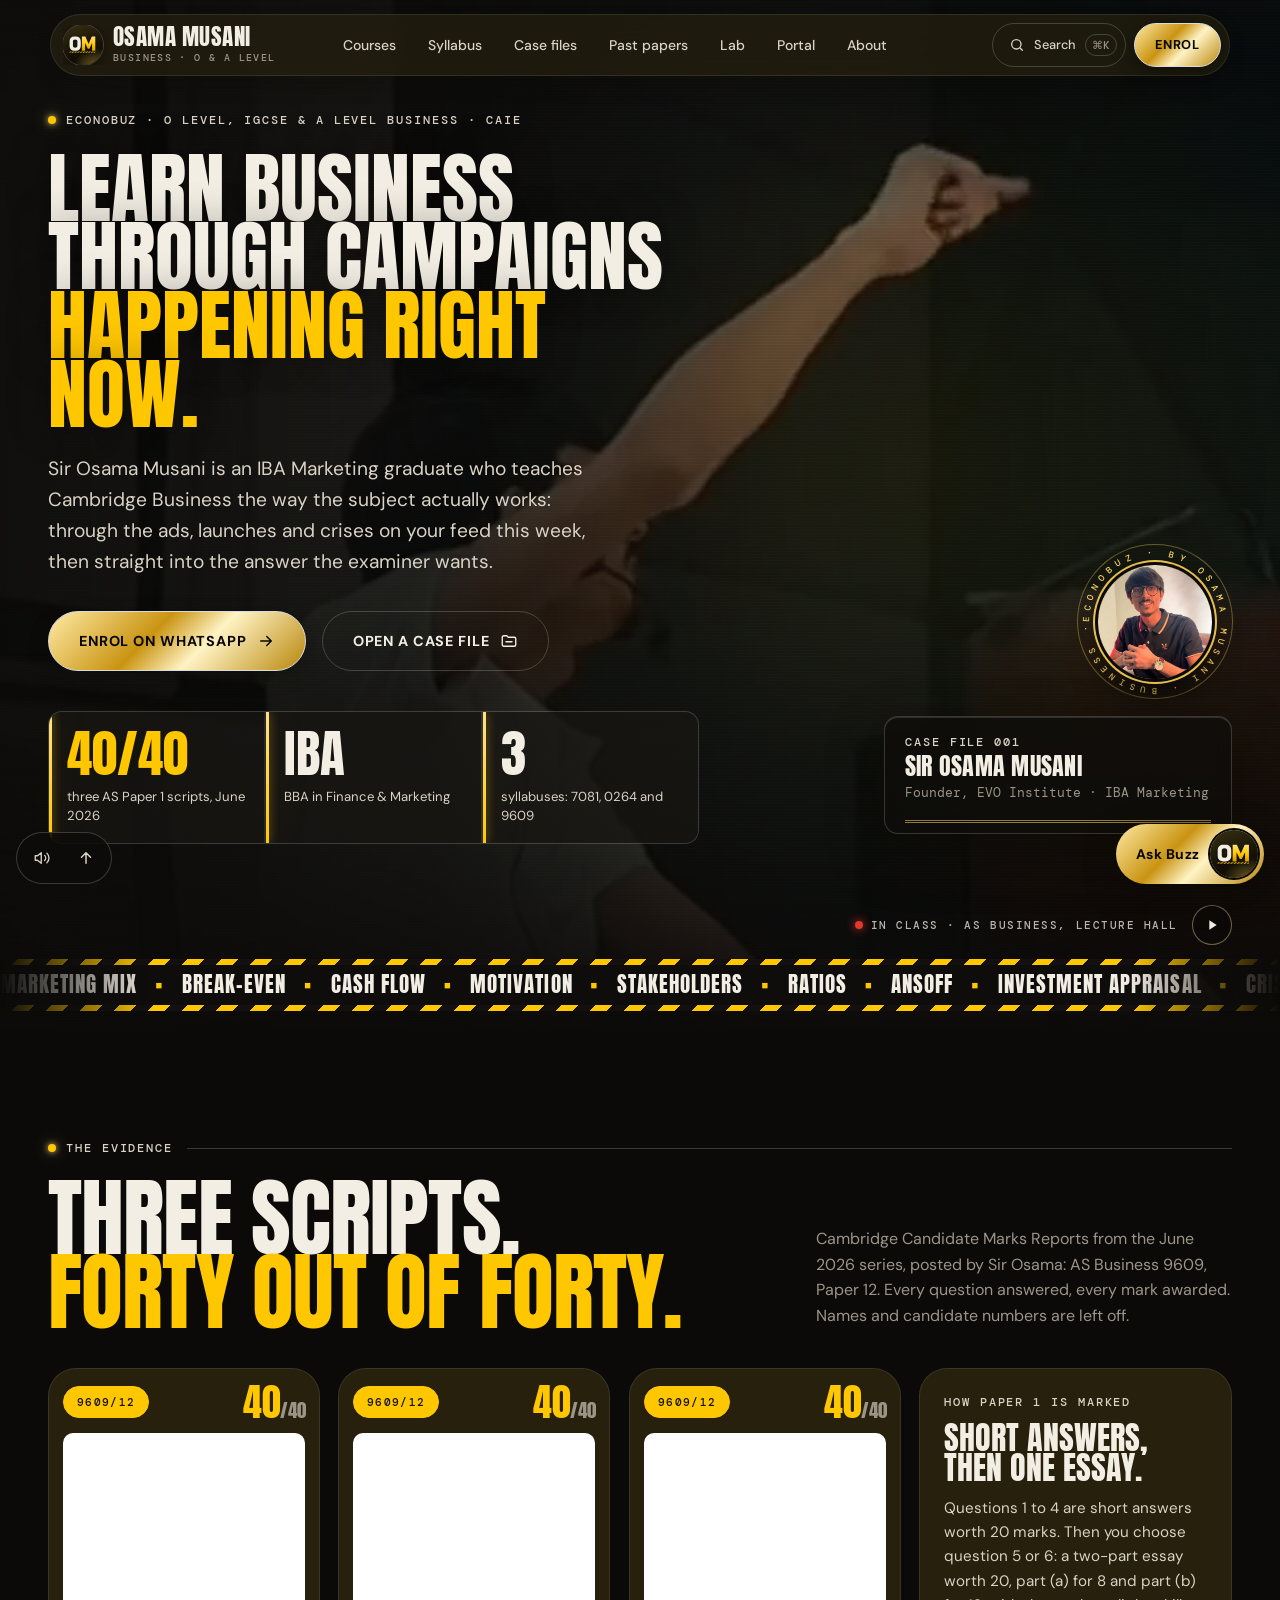
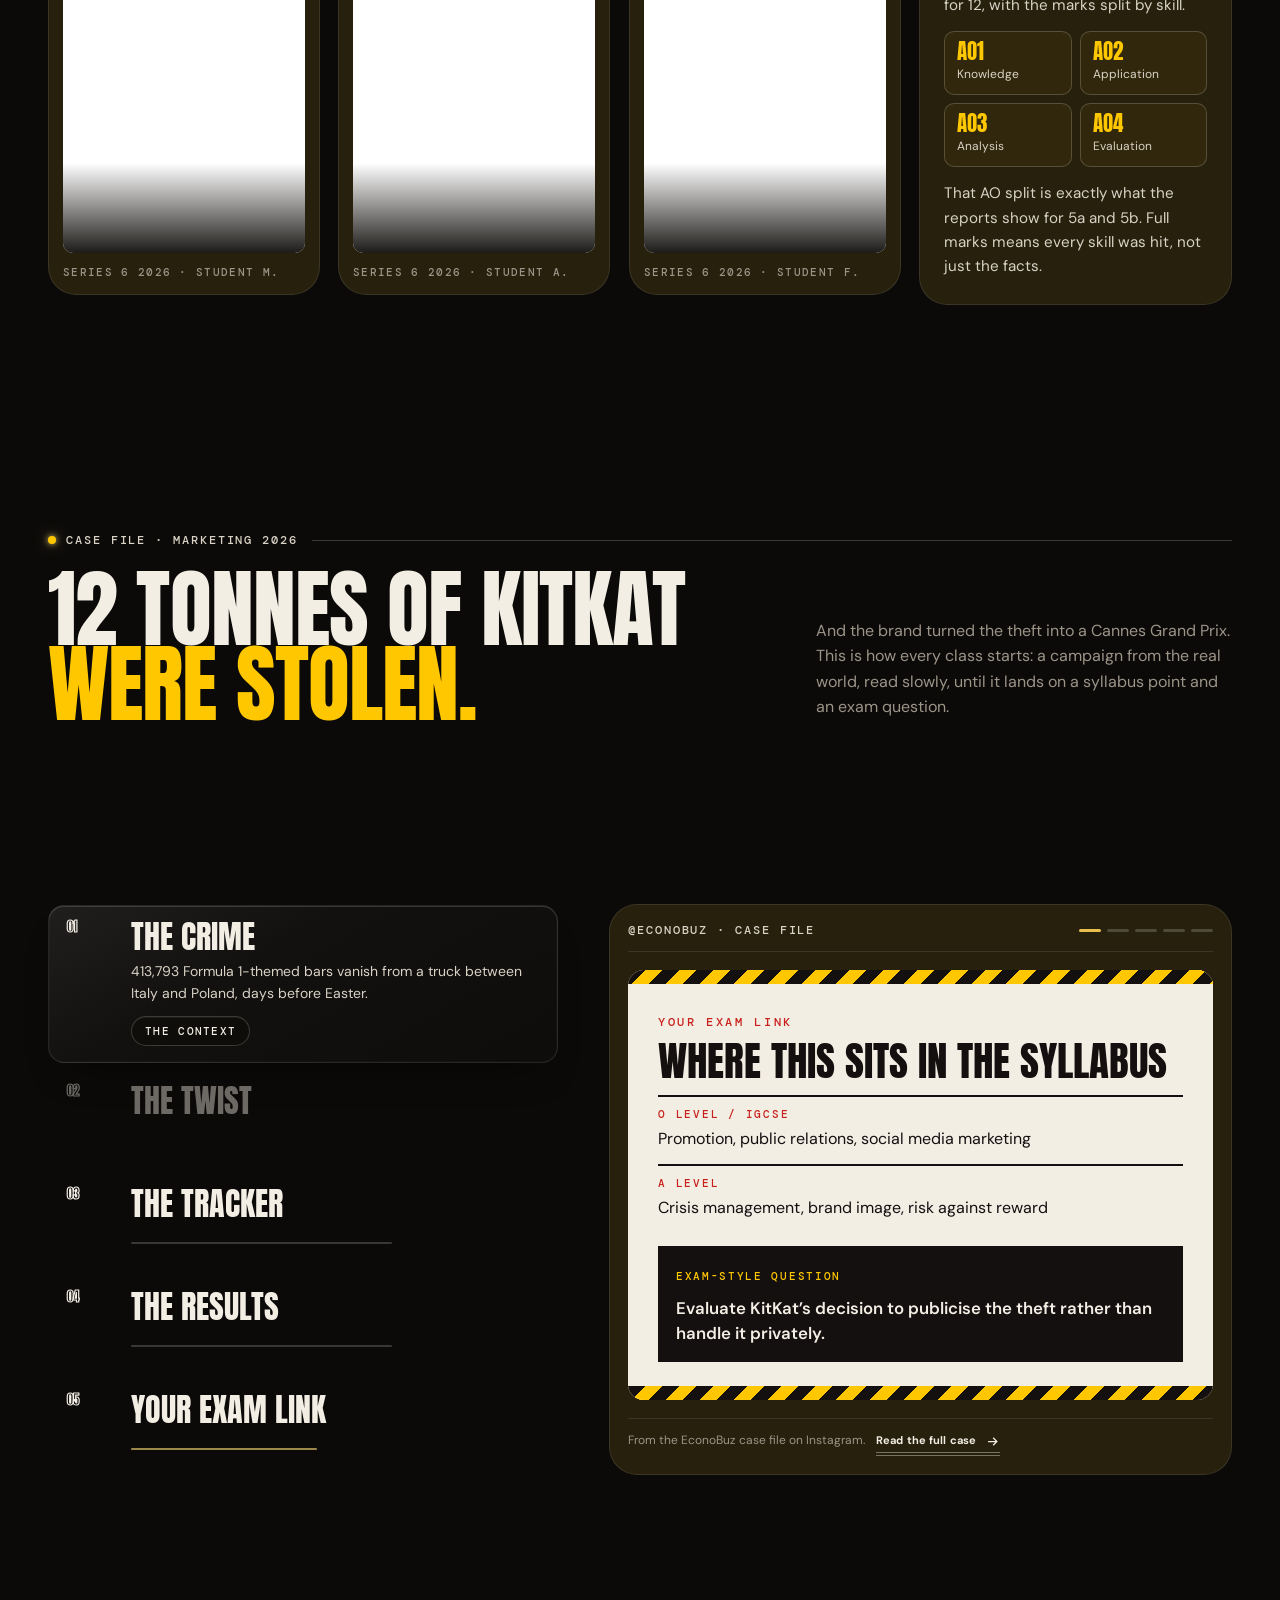
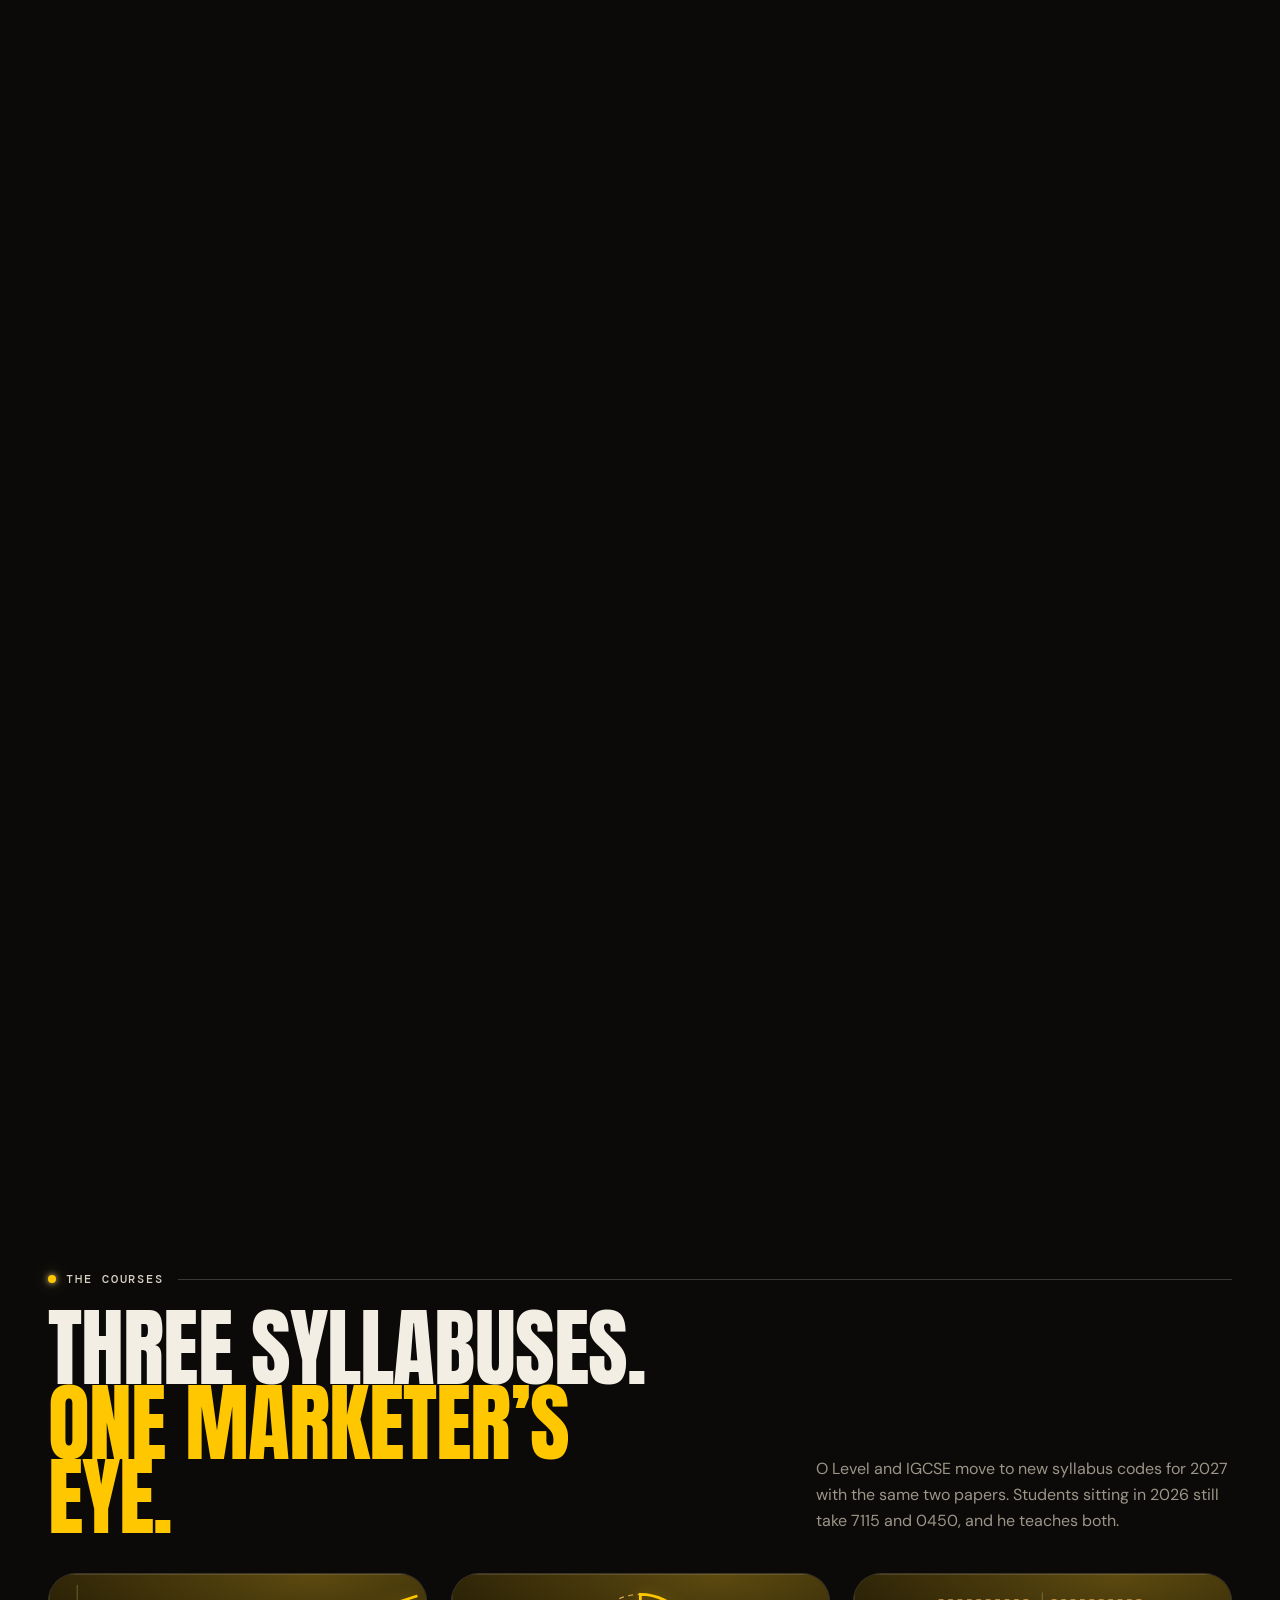
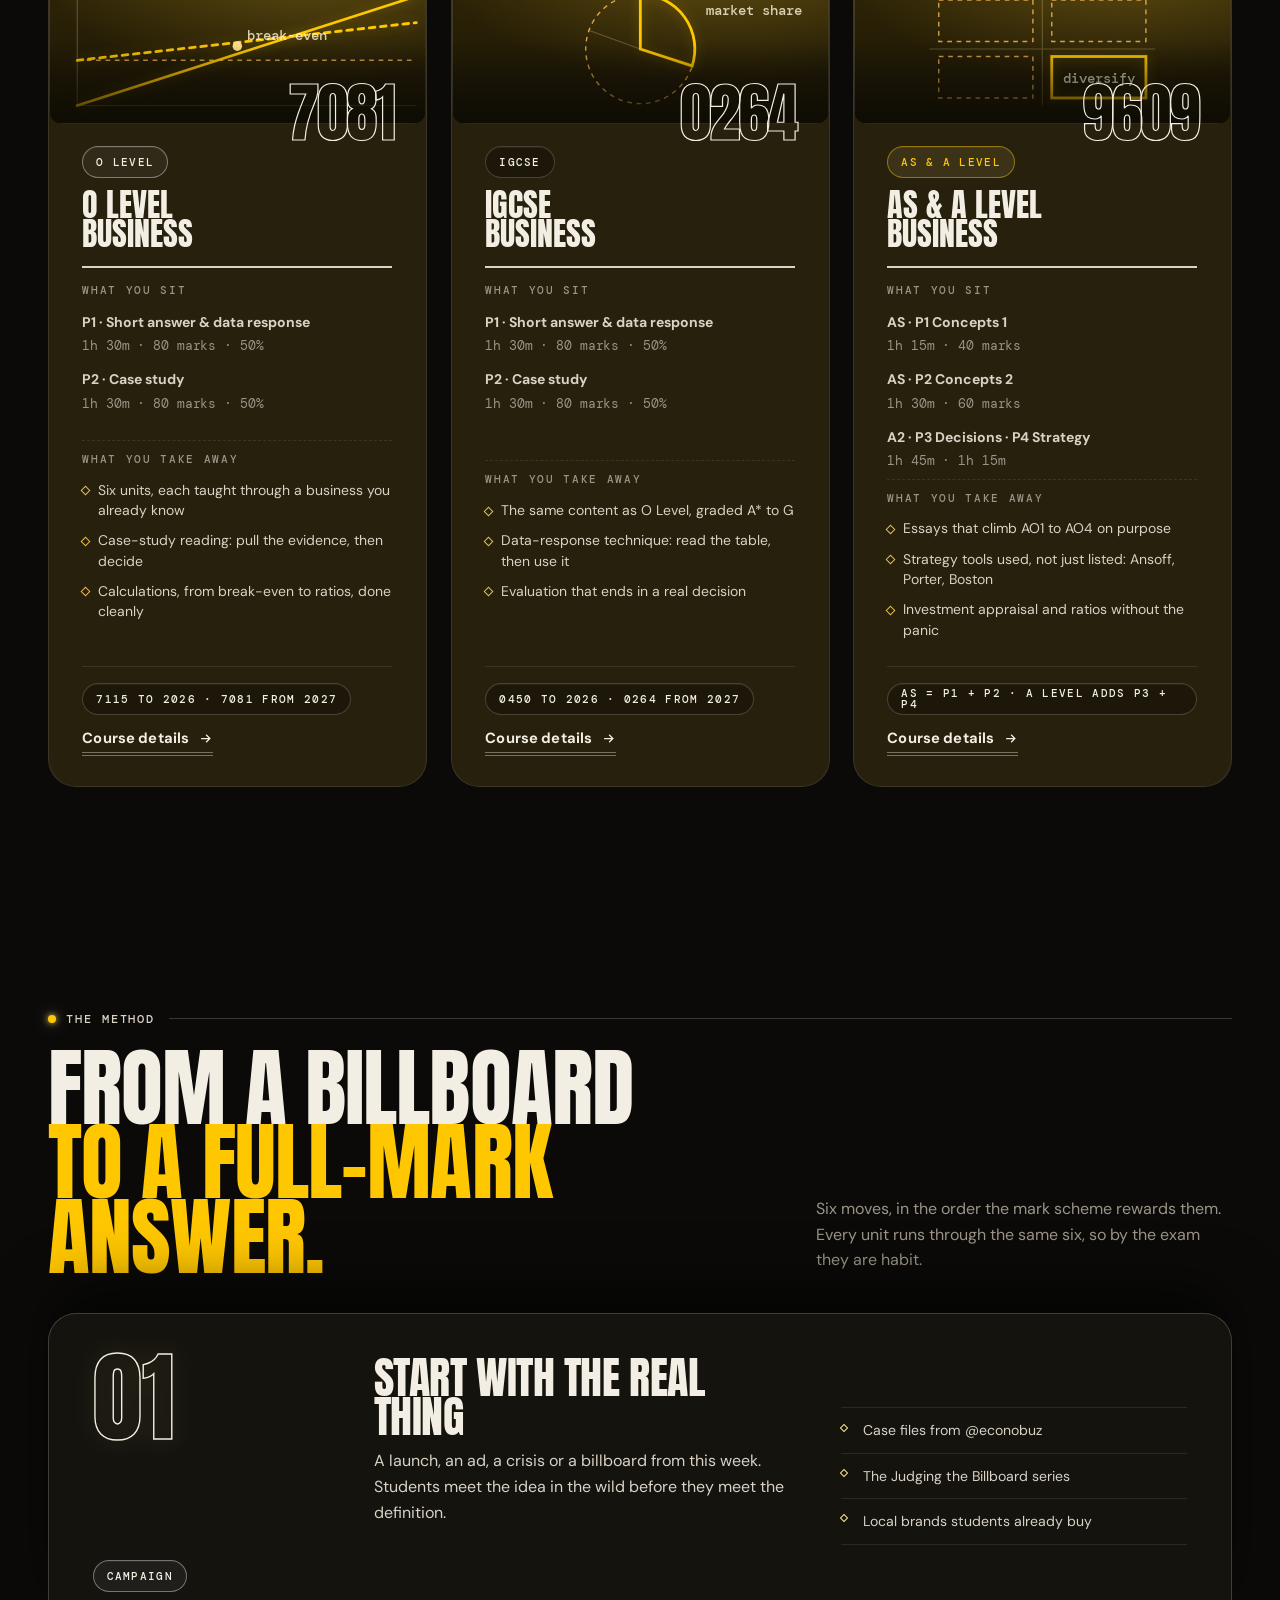
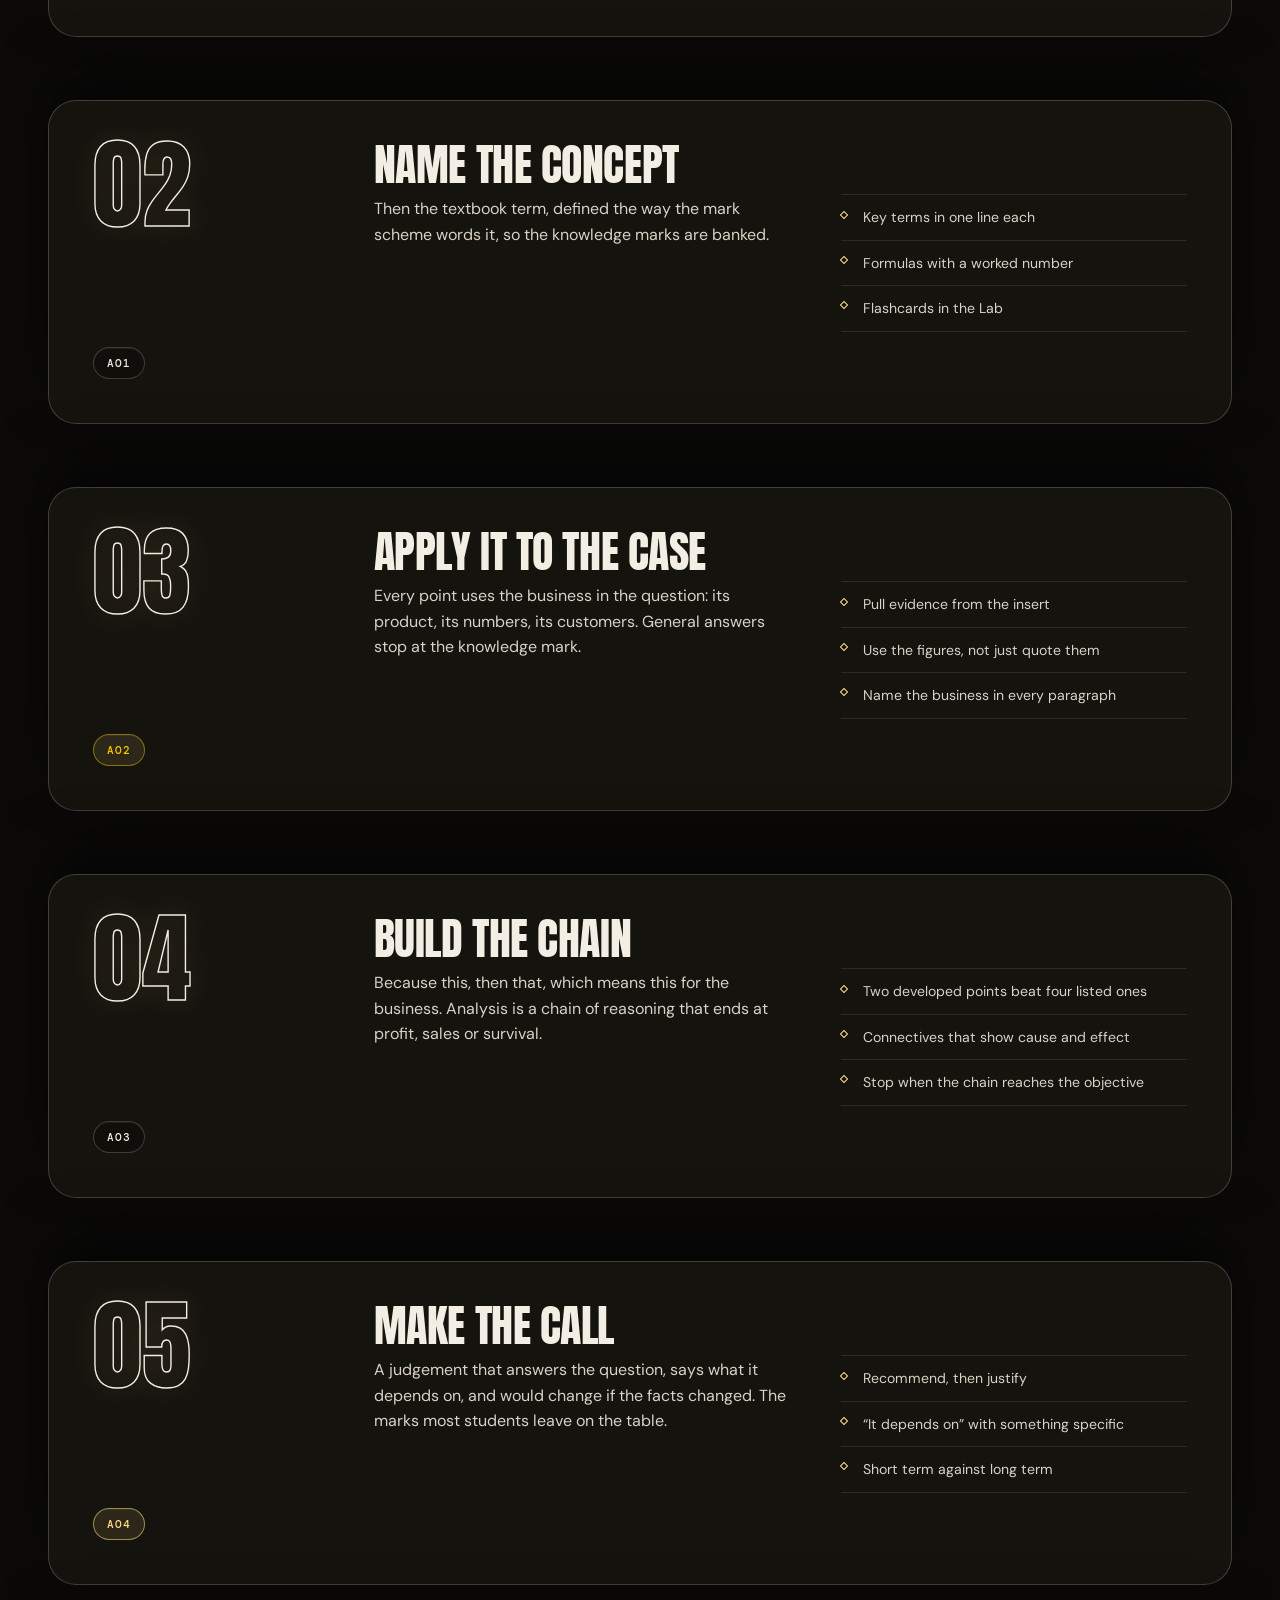
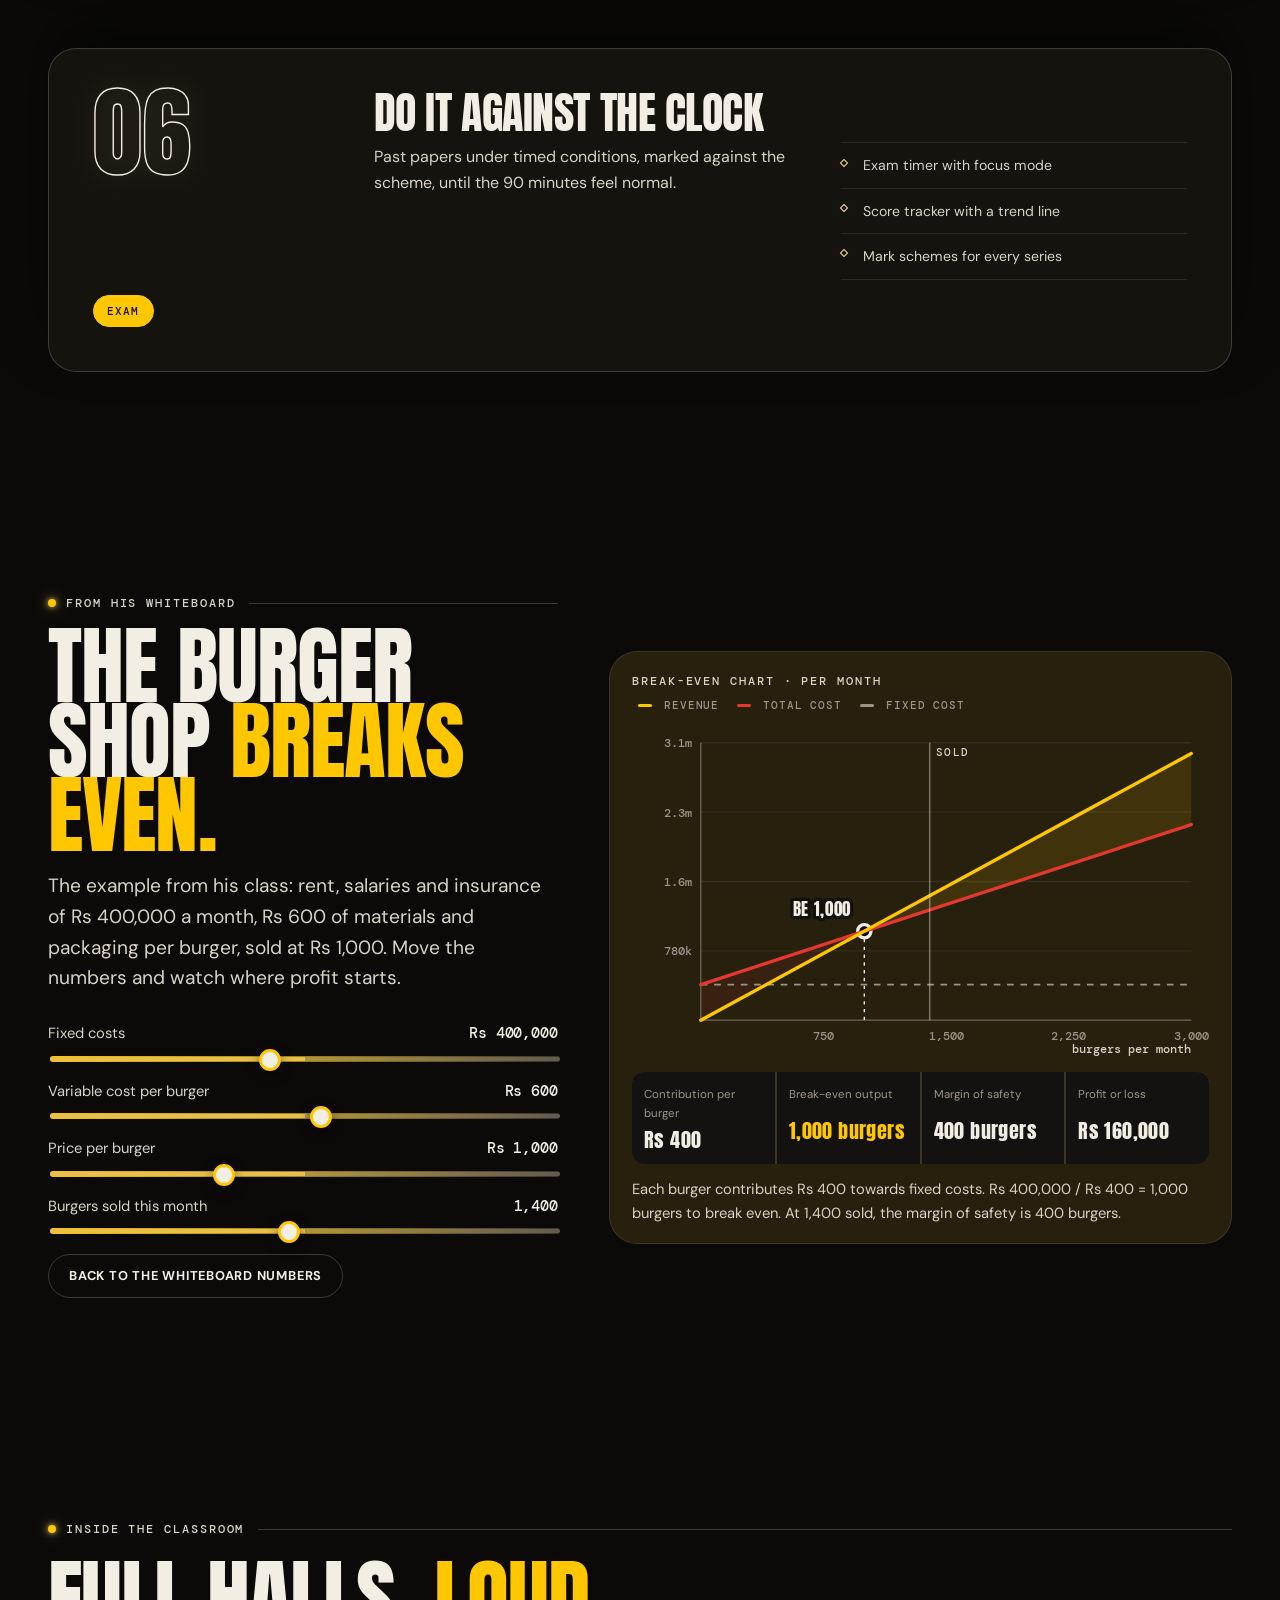
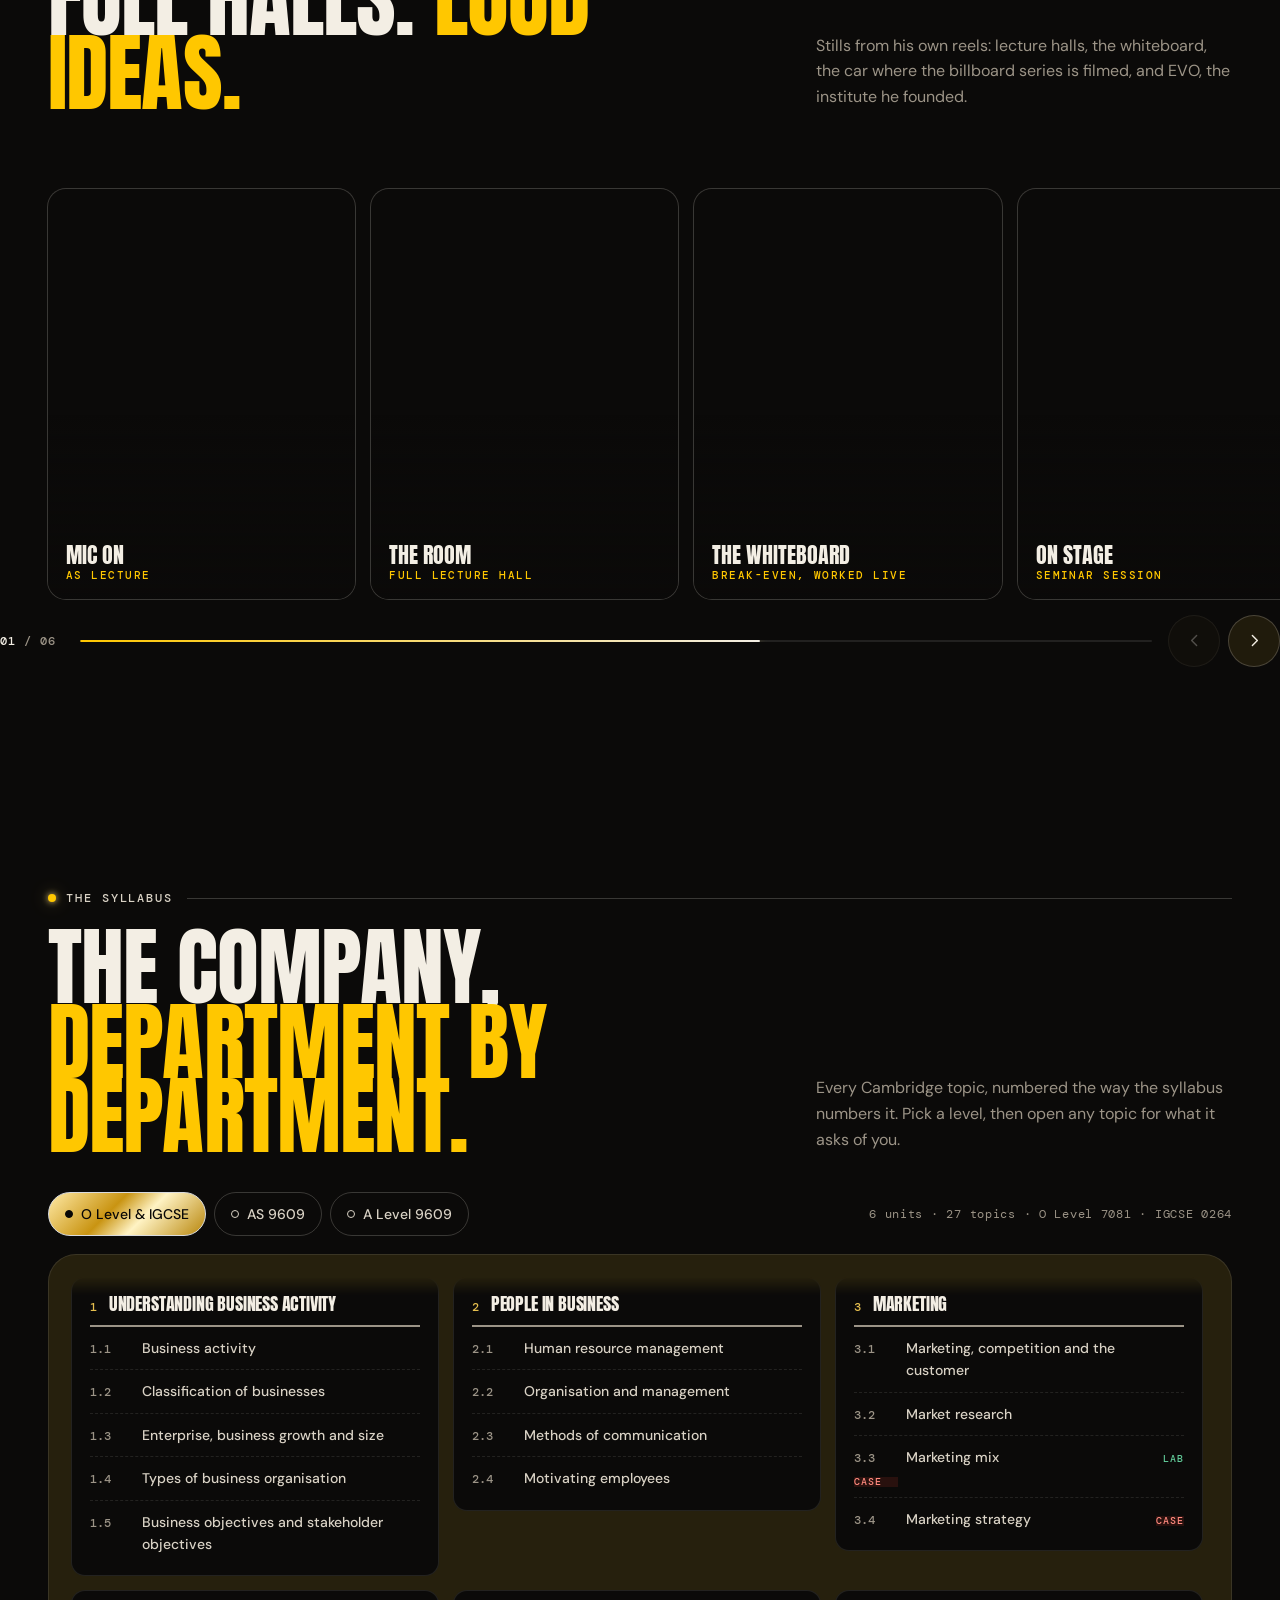
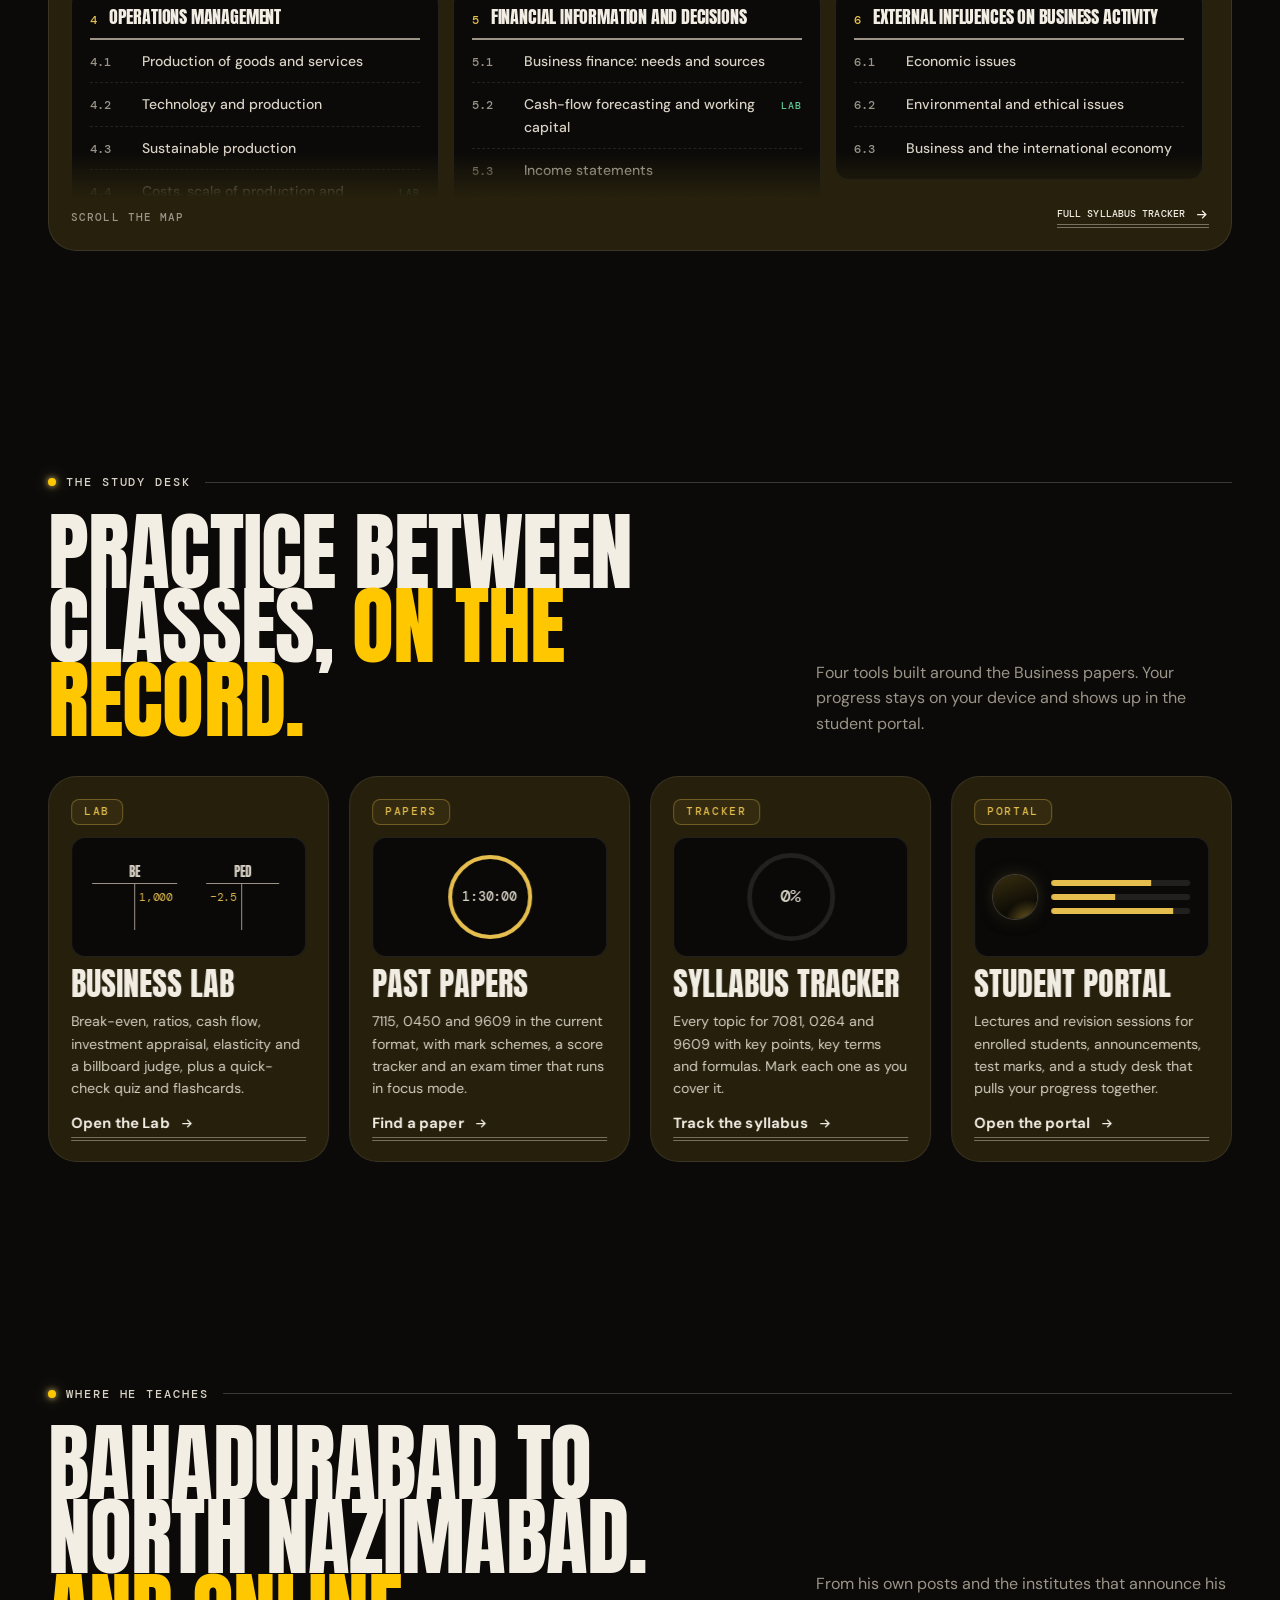
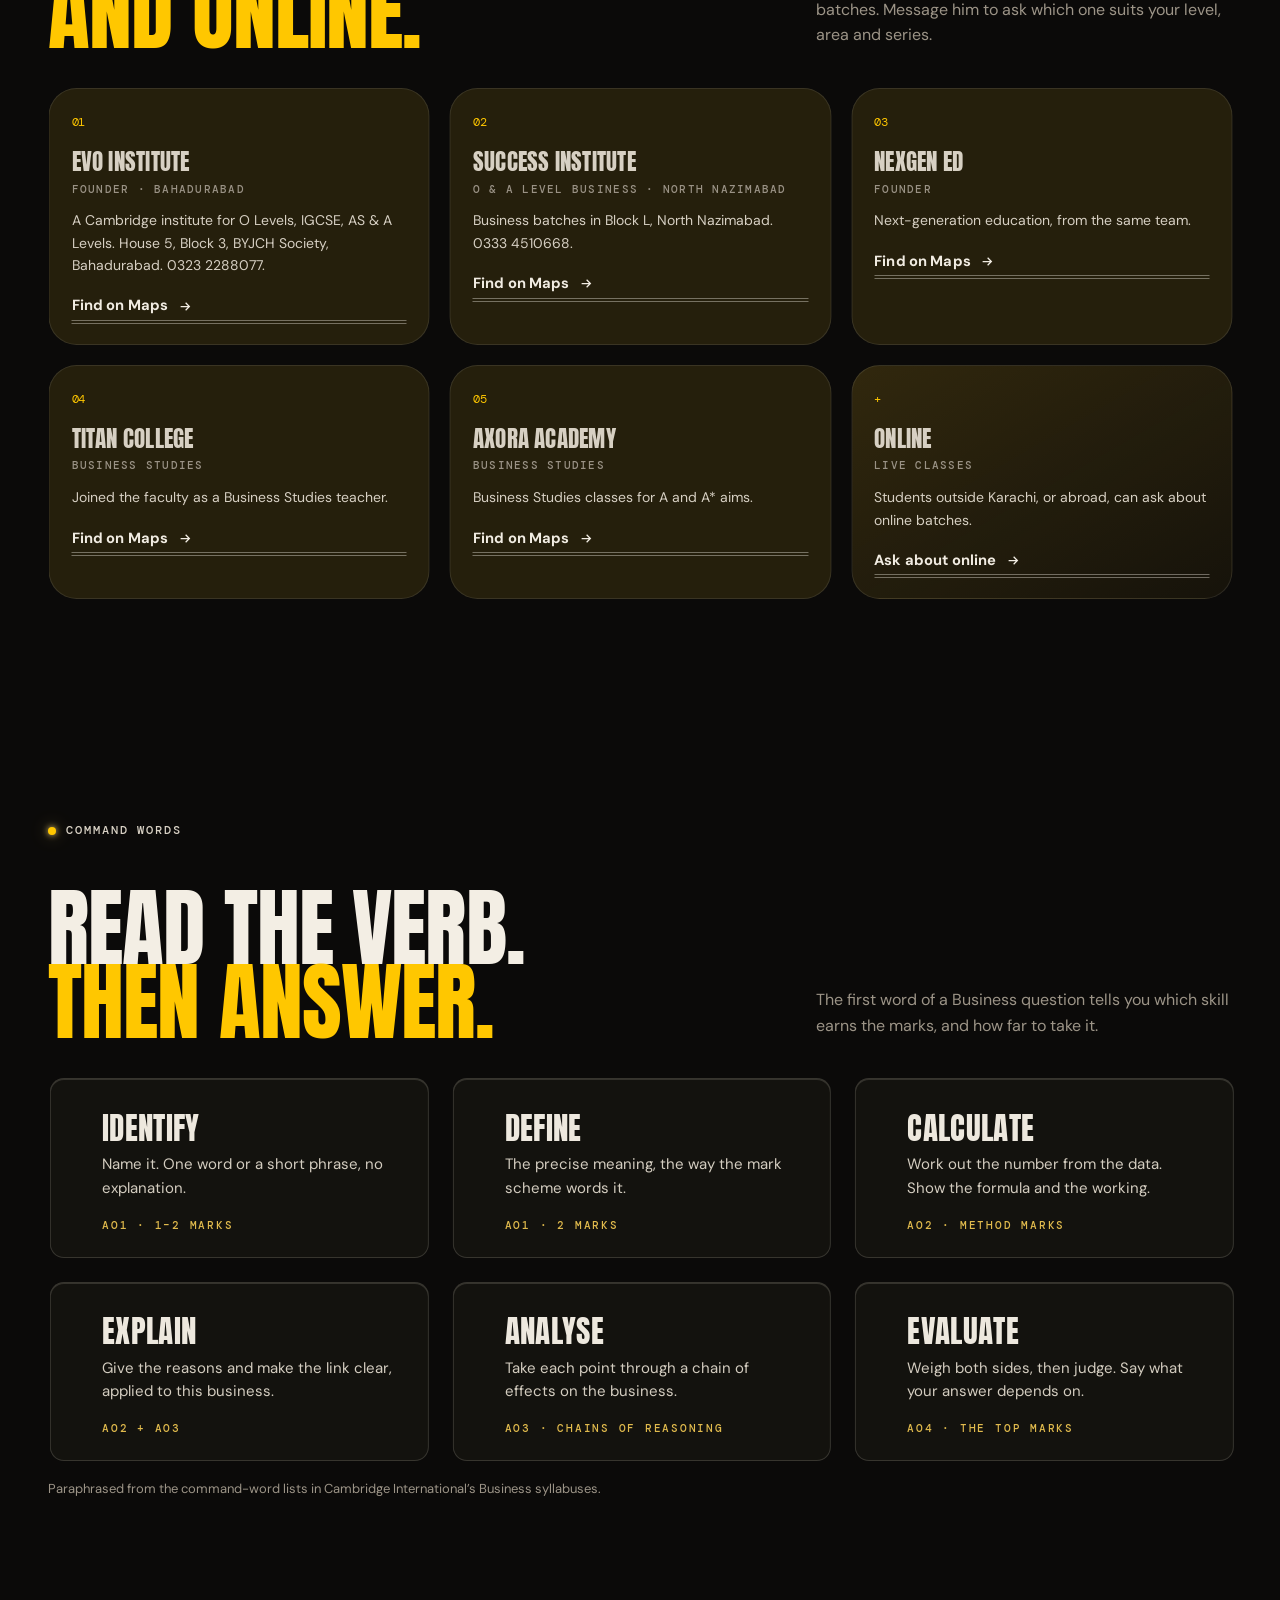
==== commit 14644643: "Full-screen hero video and richer 3D background Co-Authored-By: Claude Opus 5.5 <noreply@anthropic.c" ====
--- a/index.html
+++ b/index.html
@@ -1,4 +1,4 @@
-<!doctype html><html lang="en" data-theme="dark"><head><meta charset="utf-8"><meta name="viewport" content="width=device-width,initial-scale=1,viewport-fit=cover"><title>Sir Osama Musani — O Level, IGCSE &amp; A Level Business, Karachi</title><meta name="description" content="Cambridge O Level, IGCSE and AS &amp; A Level Business with Sir Osama Musani (EconoBuz): learn Business through campaigns happening right now. Courses, case files, a syllabus tracker, past papers, a Business Lab and a student portal."><link rel="canonical" href="https://osama-musani.nexlyr.solutions/"><meta name="theme-color" content="#0b0a09"><meta property="og:type" content="website"><meta property="og:site_name" content="Sir Osama Musani · Business"><meta property="og:title" content="Sir Osama Musani — O Level, IGCSE &amp; A Level Business, Karachi"><meta property="og:description" content="Cambridge O Level, IGCSE and AS &amp; A Level Business with Sir Osama Musani (EconoBuz): learn Business through campaigns happening right now. Courses, case files, a syllabus tracker, past papers, a Business Lab and a student portal."><meta property="og:url" content="https://osama-musani.nexlyr.solutions/"><meta property="og:image" content="https://osama-musani.nexlyr.solutions/og.jpg"><meta property="og:image:width" content="1200"><meta property="og:image:height" content="630"><meta name="twitter:card" content="summary_large_image"><link rel="icon" type="image/svg+xml" href="favicon.svg"><link rel="apple-touch-icon" href="apple-touch-icon.png"><link rel="preload" href="assets/img/hero-poster.webp?v=660b8c45" as="image"><script>(function(){var d=document.documentElement;d.dataset.theme="dark";try{if(!sessionStorage.getItem("om-seen"))d.classList.add("ld-on");}catch(e){}})();</script><script type="application/ld+json">{"@context": "https://schema.org", "@type": "Person", "@id": "https://osama-musani.nexlyr.solutions/#person", "name": "Sir Osama Musani", "alternateName": ["Osama Musani", "EconoBuz by Osama Musani"], "jobTitle": "Business teacher", "description": "Cambridge O Level, IGCSE and AS & A Level Business teacher in Karachi. IBA Marketing graduate, founder of EVO Institute, and the creator of EconoBuz.", "knowsAbout": ["Business Studies", "Marketing", "Cambridge O Level Business 7081", "Cambridge IGCSE Business 0264", "Cambridge International AS & A Level Business 9609"], "alumniOf": {"@type": "CollegeOrUniversity", "name": "Institute of Business Administration, Karachi"}, "worksFor": [{"@type": "EducationalOrganization", "name": "EVO Institute"}, {"@type": "EducationalOrganization", "name": "Success Institute"}], "address": {"@type": "PostalAddress", "addressLocality": "Karachi", "addressCountry": "PK"}, "telephone": "+92 331 3294318", "sameAs": ["https://www.instagram.com/econobuz/", "https://www.instagram.com/osama_musani/", "https://www.facebook.com/osama.musani.1"], "url": "https://osama-musani.nexlyr.solutions/"}</script><link rel="preload" href="assets/fonts/anton-latin-400-normal.woff2?v=912c3c9f" as="font" type="font/woff2" crossorigin><link rel="preload" href="assets/fonts/dm-sans-latin-400-normal.woff2?v=a220a328" as="font" type="font/woff2" crossorigin><link rel="stylesheet" href="assets/site.css?v=ba94c937"><style>@layer base{/* ---------------------------------------------------------------- hero */
+<!doctype html><html lang="en" data-theme="dark"><head><meta charset="utf-8"><meta name="viewport" content="width=device-width,initial-scale=1,viewport-fit=cover"><title>Sir Osama Musani — O Level, IGCSE &amp; A Level Business, Karachi</title><meta name="description" content="Cambridge O Level, IGCSE and AS &amp; A Level Business with Sir Osama Musani (EconoBuz): learn Business through campaigns happening right now. Courses, case files, a syllabus tracker, past papers, a Business Lab and a student portal."><link rel="canonical" href="https://osama-musani.nexlyr.solutions/"><meta name="theme-color" content="#0b0a09"><meta property="og:type" content="website"><meta property="og:site_name" content="Sir Osama Musani · Business"><meta property="og:title" content="Sir Osama Musani — O Level, IGCSE &amp; A Level Business, Karachi"><meta property="og:description" content="Cambridge O Level, IGCSE and AS &amp; A Level Business with Sir Osama Musani (EconoBuz): learn Business through campaigns happening right now. Courses, case files, a syllabus tracker, past papers, a Business Lab and a student portal."><meta property="og:url" content="https://osama-musani.nexlyr.solutions/"><meta property="og:image" content="https://osama-musani.nexlyr.solutions/og.jpg"><meta property="og:image:width" content="1200"><meta property="og:image:height" content="630"><meta name="twitter:card" content="summary_large_image"><link rel="icon" type="image/svg+xml" href="favicon.svg"><link rel="apple-touch-icon" href="apple-touch-icon.png"><script>(function(){var d=document.documentElement;d.dataset.theme="dark";try{if(!sessionStorage.getItem("om-seen"))d.classList.add("ld-on");}catch(e){}})();</script><script type="application/ld+json">{"@context": "https://schema.org", "@type": "Person", "@id": "https://osama-musani.nexlyr.solutions/#person", "name": "Sir Osama Musani", "alternateName": ["Osama Musani", "EconoBuz by Osama Musani"], "jobTitle": "Business teacher", "description": "Cambridge O Level, IGCSE and AS & A Level Business teacher in Karachi. IBA Marketing graduate, founder of EVO Institute, and the creator of EconoBuz.", "knowsAbout": ["Business Studies", "Marketing", "Cambridge O Level Business 7081", "Cambridge IGCSE Business 0264", "Cambridge International AS & A Level Business 9609"], "alumniOf": {"@type": "CollegeOrUniversity", "name": "Institute of Business Administration, Karachi"}, "worksFor": [{"@type": "EducationalOrganization", "name": "EVO Institute"}, {"@type": "EducationalOrganization", "name": "Success Institute"}], "address": {"@type": "PostalAddress", "addressLocality": "Karachi", "addressCountry": "PK"}, "telephone": "+92 331 3294318", "sameAs": ["https://www.instagram.com/econobuz/", "https://www.instagram.com/osama_musani/", "https://www.facebook.com/osama.musani.1"], "url": "https://osama-musani.nexlyr.solutions/"}</script><link rel="preload" href="assets/fonts/anton-latin-400-normal.woff2?v=912c3c9f" as="font" type="font/woff2" crossorigin><link rel="preload" href="assets/fonts/dm-sans-latin-400-normal.woff2?v=a220a328" as="font" type="font/woff2" crossorigin><link rel="stylesheet" href="assets/site.css?v=ba94c937"><style>@layer base{/* ---------------------------------------------------------------- hero */
 .hero{position:relative;min-height:100svh;display:grid;align-content:center;padding:calc(var(--nav-h) + 40px) 0 104px}
 .hero-g{display:grid;grid-template-columns:minmax(0,1.12fr) minmax(0,.88fr);gap:clamp(20px,4vw,64px);align-items:center}
 .hero-copy .display{margin-top:22px;max-width:12ch;font-size:clamp(3rem,6.2vw,6.3rem)}
@@ -370,33 +370,35 @@
    case-file plates, break-even studio, classroom gallery.
    ========================================================================= */
 
-/* ---------------------------------------------------------------- hero */
-.hero .display{font-size:clamp(3rem,1.3rem + 5.2vw,6.6rem);line-height:.88;letter-spacing:0}
-.hero .display em{display:inline}
-.hero-fig{position:relative;justify-self:end;width:min(470px,100%);aspect-ratio:auto;padding:0 0 0 56px}
-.hero-fig .glow{inset:6% -6% 4% 14%;background:radial-gradient(closest-side,rgb(255 199 0 / .2),rgb(255 199 0 / .06) 60%,transparent 76%);filter:blur(36px)}
-.hv{position:relative;margin:0;aspect-ratio:2/3;border-radius:26px;overflow:hidden;isolation:isolate;
-  background:#120f0c;box-shadow:0 0 0 1px rgb(255 215 94 / .35),0 50px 100px -40px rgb(0 0 0 / .9),0 0 80px -30px rgb(255 199 0 / .35)}
-.hv::before{content:"";position:absolute;inset:0;z-index:1;pointer-events:none;border-radius:inherit;
-  background:linear-gradient(180deg,rgb(11 10 9 / .1) 0%,transparent 30%,transparent 62%,rgb(11 10 9 / .78) 100%),radial-gradient(120% 70% at 50% 120%,rgb(255 199 0 / .14),transparent 60%)}
-.hv::after{content:"";position:absolute;inset:10px;z-index:2;pointer-events:none;border-radius:18px;border:1px solid rgb(255 236 170 / .28)}
-.hv-v{position:absolute;inset:0;width:100%;height:100%;object-fit:cover;filter:saturate(.92) contrast(1.04)}
-.hv-hz{position:absolute;left:0;right:0;top:0;height:12px;z-index:3;background:var(--hazard);opacity:.95}
-.hv-cap{position:absolute;left:22px;right:64px;bottom:20px;z-index:3;display:grid;gap:6px;font:500 11px/1.2 var(--f-mono);letter-spacing:.14em;text-transform:uppercase;color:rgb(243 238 228 / .78)}
-.hv-rec{display:inline-flex;align-items:center;gap:8px;color:var(--v-pur)}
+/* ---------------------------------------------------------------- hero: full-bleed video */
+.hero.hero-full{position:relative;isolation:isolate;min-height:100svh;display:flex;flex-direction:column;justify-content:center;overflow:hidden}
+.hbg{position:absolute;inset:0;z-index:-1;pointer-events:none;overflow:hidden}
+.hbg-v{position:absolute;inset:-4% 0 0;width:100%;height:104%;object-fit:cover;object-position:62% 40%;opacity:.62;filter:saturate(.9) contrast(1.05)}
+
+.hbg-shade{position:absolute;inset:0;background:
+  linear-gradient(90deg,rgb(11 10 9 / .94) 0%,rgb(11 10 9 / .82) 34%,rgb(11 10 9 / .38) 62%,rgb(11 10 9 / .2) 100%),
+  linear-gradient(180deg,rgb(11 10 9 / .55) 0%,transparent 22%,transparent 62%,#0b0a09 100%),
+  radial-gradient(60% 70% at 72% 45%,rgb(255 199 0 / .1),transparent 70%)}
+.hbg-grain{position:absolute;inset:0;opacity:.06;background-image:repeating-linear-gradient(0deg,rgb(255 255 255 / .5) 0 1px,transparent 1px 3px);mix-blend-mode:overlay}
+.hero .display{font-size:clamp(2.9rem,1.2rem + 4.6vw,5.9rem);line-height:.88;letter-spacing:0}
+.hero-full .hero-g{position:relative;grid-template-columns:minmax(0,1.15fr) minmax(0,.85fr);align-items:end;padding-bottom:clamp(70px,9vh,110px)}
+.hero-side{position:relative;justify-self:end;display:grid;justify-items:end;gap:18px;padding-bottom:10px}
+.medal{position:relative;width:clamp(130px,12vw,170px);aspect-ratio:1;display:grid;place-items:center;pointer-events:none}
+.medal img{position:relative;z-index:1;width:74%;height:74%;border-radius:50%;object-fit:cover;box-shadow:0 0 0 3px #0b0a09,0 0 0 5px var(--v-gold),0 24px 40px -14px rgb(0 0 0 / .9)}
+.medal::before{content:"";position:absolute;inset:0;border-radius:50%;background:radial-gradient(closest-side,rgb(25 21 16 / .85) 76%,transparent 78%);box-shadow:0 0 0 1px rgb(255 215 94 / .35)}
+.medal-ring{position:absolute;inset:0;width:100%;height:100%;overflow:visible;animation:hbSpin 60s linear infinite}
+.medal-ring text{font:500 11.5px var(--f-mono);letter-spacing:.2em;fill:var(--v-gold-2)}
+.hv-plate{position:relative!important;left:auto!important;bottom:auto!important;z-index:2;background:rgb(15 13 11 / .78)!important;-webkit-backdrop-filter:blur(10px)!important;backdrop-filter:blur(10px)!important}
+.hv-plate b{font-size:1.5rem}
+.hbg-bar{position:absolute;left:0;right:0;bottom:84px;z-index:2;display:flex;justify-content:flex-end;align-items:center;gap:14px;padding:0 max(var(--gut),calc((100vw - var(--wrap)) / 2 + var(--gut)))}
+.hv-rec{display:inline-flex;align-items:center;gap:8px;font:500 11px/1.2 var(--f-mono);letter-spacing:.14em;text-transform:uppercase;color:rgb(243 238 228 / .75)}
 .hv-rec i{width:8px;height:8px;border-radius:50%;background:var(--red);box-shadow:0 0 10px var(--red)}
-.hv-tog{position:absolute;right:16px;bottom:16px;z-index:4;width:40px;height:40px;display:grid;place-items:center;border-radius:50%;border:1px solid rgb(255 236 170 / .4);background:rgb(11 10 9 / .55);color:var(--v-glow);cursor:pointer;transition:background .25s,border-color .25s}
+.hv-tog{width:40px;height:40px;display:grid;place-items:center;border-radius:50%;border:1px solid rgb(255 236 170 / .4);background:rgb(11 10 9 / .55);color:var(--v-glow);cursor:pointer;pointer-events:auto;transition:background .25s,border-color .25s}
 .hv-tog:hover{background:rgb(255 199 0 / .2);border-color:var(--v-pur)}
 .hv-tog svg{width:16px;height:16px}
-.medal{position:absolute;left:-6px;top:22%;z-index:5;width:clamp(120px,11vw,158px);aspect-ratio:1;display:grid;place-items:center;pointer-events:none}
-.medal img{position:relative;z-index:1;width:74%;height:74%;border-radius:50%;object-fit:cover;box-shadow:0 0 0 3px #0b0a09,0 0 0 5px var(--v-gold),0 24px 40px -14px rgb(0 0 0 / .9)}
-.medal::before{content:"";position:absolute;inset:0;border-radius:50%;background:radial-gradient(closest-side,#191510 76%,transparent 78%);box-shadow:0 0 0 1px rgb(255 215 94 / .35)}
-.medal-ring{position:absolute;inset:0;width:100%;height:100%;overflow:visible;animation:hbSpin 60s linear infinite}
-.medal-ring text{font:500 11.5px var(--f-mono);letter-spacing:.2em;fill:var(--v-gold-2)}
-.hv-plate{left:auto;right:-18px;bottom:auto;top:6%;z-index:5;background:rgb(15 13 11 / .92)!important}
-.hv-plate b{font-size:1.5rem}
 .hero-facts dt{font-size:clamp(2.2rem,1.6rem + 2vw,3.4rem)}
 .hero-facts>div:first-child dt{color:var(--v-pur)}
+.hero-full .hero-facts>div,.hero-full .hero-facts>div+div{background:rgb(15 13 11 / .72)}
 /* hazard tape replaces the chrome tape: his brand */
 .tape.hazard{background:#0f0d0b;border-block:0;box-shadow:none;bottom:18px}
 .tape.hazard::before,.tape.hazard::after{content:"";position:absolute;left:0;right:0;height:6px;background:var(--hazard);background-size:34px 34px}
@@ -405,19 +407,17 @@
 .tape.hazard span{color:var(--v-glow);font-size:clamp(1.05rem,.9rem + .5vw,1.45rem);letter-spacing:.05em}
 .tape.hazard i{border:0;padding:0;color:var(--v-pur);opacity:1;font-size:.7rem}
 @media (max-width:960px){
-  .hero-fig{justify-self:center;width:min(400px,92%);padding:0 0 0 34px;margin-top:18px}
-  .medal{left:-4px;top:auto;bottom:16%;width:118px}
-  .hv-plate{right:-8px;top:4%}
+  .hero-full .hero-g{grid-template-columns:minmax(0,1fr)!important;align-items:start}
+  .hero-side{display:none}
+  .hero-side .hv-plate{display:none}
+  .medal{width:96px}
+  .hbg-v{object-position:70% 40%}
+  .hbg-shade{background:linear-gradient(180deg,rgb(11 10 9 / .38) 0%,rgb(11 10 9 / .66) 38%,rgb(11 10 9 / .9) 70%,#0b0a09 100%)}
+  .hbg-v{opacity:.75}
+  .hbg-bar{bottom:76px}
+  .hv-rec{display:none}
 }
-@media (max-width:560px){
-  .hero .display{font-size:clamp(2.6rem,11.2vw,3.6rem)}
-  .hero-fig{width:100%;padding-left:22px}
-  .medal{width:96px;left:-6px;bottom:12%}
-  .medal-ring text{font-size:13px}
-  .hv-plate{right:-4px;padding:10px 14px}
-  .hv-plate b{font-size:1.1rem}
-  .hv-cap{left:16px;bottom:16px}
-}
+@media (max-width:560px){.medal{width:80px}.medal-ring text{font-size:13px}.hero .display{font-size:clamp(2.6rem,11.2vw,3.6rem)}}
 
 /* ---------------------------------------------------------------- results */
 .reps{display:grid;grid-template-columns:repeat(3,minmax(0,1fr)) minmax(0,1.15fr);gap:18px;margin-top:var(--sp-xl);align-items:start}
@@ -539,20 +539,13 @@
 .be-copy .title{margin-top:18px}.be-copy .lede{margin-top:20px}
 .be-lab{paint-order:stroke;stroke:#14110d;stroke-width:6px;stroke-linejoin:round}
 .hero .display{font-size:clamp(2.9rem,1.2rem + 4.6vw,5.9rem)}
-/* mobile: the video becomes the hero's backdrop, so it is seen at once and the text stays readable */
-@media (max-width:760px){
-  .hero{position:relative;isolation:isolate}
-  .hero .hero-g{position:static}
-  .hero-copy{position:relative;z-index:2}
-  .hero-fig{position:absolute;inset:0;z-index:0;width:auto;max-width:none;margin:0;padding:0;justify-self:auto;transform:none!important}
-  .hv{position:absolute;inset:0;aspect-ratio:auto;border-radius:0;box-shadow:none}
-  .hv-v{filter:saturate(.85) brightness(.9)}
-  .hv::before{background:linear-gradient(180deg,rgb(11 10 9 / .62) 0%,rgb(11 10 9 / .74) 38%,rgb(11 10 9 / .9) 70%,#0b0a09 100%)}
-  .hv::after,.hv-hz,.hv-cap,.medal,.hv-plate,.hero-fig .glow{display:none}
-  .hv-tog{top:auto;bottom:96px;right:14px;width:36px;height:36px}
 }
 </style></head><body data-page="index"><a class="skip" href="#main">Skip to content</a><div class="bg-base" aria-hidden="true"></div><div class="aurora" aria-hidden="true"><i></i><i></i><i></i></div><canvas id="bg3d" aria-hidden="true"></canvas><div class="bg-veil" aria-hidden="true"></div><div class="grain" aria-hidden="true"></div><div class="ldx" aria-hidden="true"><div class="ldx-fill"><div class="ldx-grp"><div class="ldx-w">OSAMA<div class="ldx-gold"><img src="assets/img/osama-musani.webp?v=b2573896" alt="" decoding="async"><i class="ldx-shine"></i></div><i class="ldx-crest"></i></div><div class="ldx-s">O, IGCSE &amp; A Level Business &middot; Karachi</div></div></div><div class="ldx-ink"><div class="ldx-grp"><div class="ldx-w"><span class="ldx-i"><i>O</i></span><span><i>S</i></span><span><i>A</i></span><span><i>M</i></span><span><i>A</i></span></div><div class="ldx-s"><span>O, IGCSE &amp; A Level Business &middot; Karachi</span></div></div></div><div class="ldx-m ldx-tl"><img src="assets/img/om-mark.svg?v=88080bf9" alt="" width="195" height="122"><span>Sir Osama Musani</span></div><div class="ldx-m ldx-tr">EconoBuz &middot; Case file 001</div><div class="ldx-m ldx-bl"><b id="ldN">000</b><span>Opening the case file</span></div><div class="ldx-m ldx-br">O Level 7115 / 7081 &middot; IGCSE 0450 / 0264<br>AS &amp; A Level 9609</div></div><div class="pt" aria-hidden="true"><div class="pt-bg"></div><div class="pt-in"><span class="pt-f"></span><div class="pt-w"></div></div><i class="pt-line"></i></div><i class="sprog" aria-hidden="true"></i><header class="nav"><a class="brand" href="index.html" aria-label="Sir Osama Musani, home"><span class="seal" aria-hidden="true"><img src="assets/img/om-mark.svg?v=88080bf9" alt="" width="195" height="122" decoding="async"></span><span class="brand-t"><b>Osama Musani</b><span>Business · O &amp; A Level</span></span></a><nav class="nav-links" aria-label="Main"><a href="courses.html">Courses</a><a href="syllabus.html">Syllabus</a><a href="cases.html">Case files</a><a href="past-papers.html">Past papers</a><a href="lab.html">Lab</a><a href="portal.html">Portal</a><a href="about.html">About</a></nav><div class="nav-r"><button class="nav-search" type="button" data-cmdk aria-label="Search the site"><svg viewBox="0 0 24 24" fill="none" stroke="currentColor" stroke-width="2" stroke-linecap="round"><circle cx="11" cy="11" r="7"/><path d="m20 20-3.5-3.5"/></svg><span>Search</span><kbd>⌘K</kbd></button><a class="btn btn-pri btn-sm btn-enrol" href="contact.html#enrol">Enrol</a><button class="burger" type="button" aria-label="Menu" aria-expanded="false" aria-controls="menu"><span></span><span></span></button></div></header><div class="menu" id="menu" aria-hidden="true"><nav aria-label="Mobile"><a href="index.html" aria-current="page"><small>01</small>Home<i>f.01</i></a><a href="courses.html"><small>02</small>Courses<i>f.02</i></a><a href="syllabus.html"><small>03</small>Syllabus<i>f.03</i></a><a href="cases.html"><small>04</small>Case files<i>f.04</i></a><a href="past-papers.html"><small>05</small>Past papers<i>f.05</i></a><a href="lab.html"><small>06</small>Lab<i>f.06</i></a><a href="portal.html"><small>07</small>Portal<i>f.07</i></a><a href="about.html"><small>08</small>About<i>f.08</i></a><a href="contact.html"><small>09</small>Contact<i>f.09</i></a></nav><div class="menu-foot"><a class="btn btn-pri" data-wa="Assalam o Alaikum Sir, I would like to enrol in Business with Sir Osama Musani." href="contact.html#enrol" target="_blank" rel="noopener">WhatsApp</a><a class="btn btn-sm mf-portal" href="portal.html">Student portal</a><button class="btn btn-sm" type="button" data-sound-toggle>Sound</button></div></div><main id="main"><!-- ============================== HERO -->
-<section class="hero" data-shape="chart" data-shape-x=".62" data-shape-y=".02" data-shape-s=".82" data-shape-a=".55" data-shape-mx="0" data-shape-my="-.42" data-shape-ms=".55" data-shape-ma=".25">
+<section class="hero hero-full" data-shape="chart" data-shape-x=".62" data-shape-y=".02" data-shape-s=".82" data-shape-a=".55" data-shape-mx="0" data-shape-my="-.42" data-shape-ms=".55" data-shape-ma=".25">
+  <div class="hbg" aria-hidden="true">
+    <video class="hbg-v" muted loop playsinline autoplay preload="metadata" poster="assets/img/hero-wide-poster.webp?v=d96d818a" data-wide="assets/img/hero-wide.mp4?v=ef2c84dd" data-tall="assets/img/hero.mp4?v=e08b5db2" data-pwide="assets/img/hero-wide-poster.webp?v=d96d818a" data-ptall="assets/img/hero-poster.webp?v=d39e3f2c"></video>
+    <i class="hbg-shade"></i><i class="hbg-grain"></i>
+  </div>
   <div class="wrap hero-g">
     <div class="hero-copy">
       <p class="eyebrow" data-rv>EconoBuz &middot; O Level, IGCSE &amp; A Level Business<span class="m-hide"> &middot; CAIE</span></p>
@@ -568,14 +561,7 @@
         <div><dt>3</dt><dd>syllabuses: 7081, 0264 and 9609</dd></div>
       </dl>
     </div>
-    <div class="hero-fig" data-rv="fade" style="--d:.15s">
-      <div class="glow" aria-hidden="true"></div>
-      <figure class="hv">
-        <video class="hv-v" src="assets/img/hero.mp4?v=c1f0d4ce" poster="assets/img/hero-poster.webp?v=660b8c45" autoplay muted loop playsinline preload="metadata" aria-label="Sir Osama Musani teaching a full lecture hall" width="480" height="720"></video>
-        <i class="hv-hz" aria-hidden="true"></i>
-        <figcaption class="hv-cap"><span class="hv-rec"><i></i>In class</span><span>Lecture hall &middot; AS Business</span></figcaption>
-        <button class="hv-tog" type="button" aria-label="Pause the video" aria-pressed="false"><svg viewBox="0 0 24 24" fill="currentColor" aria-hidden="true"><path class="p1" d="M7 5h3.5v14H7zM13.5 5H17v14h-3.5z"/></svg></button>
-      </figure>
+    <div class="hero-side">
       <div class="medal" aria-hidden="true">
         <svg class="medal-ring" viewBox="0 0 200 200"><defs><path id="mdP" d="M100 100m-86 0a86 86 0 1 1 172 0a86 86 0 1 1-172 0"/></defs><text><textPath href="#mdP" textLength="536">ECONOBUZ &#183; BY OSAMA MUSANI &#183; BUSINESS &#183; </textPath></text></svg>
         <img src="assets/img/osama-musani.webp?v=b2573896" alt="" width="800" height="800" decoding="async" fetchpriority="high">
@@ -587,6 +573,7 @@
       </div>
     </div>
   </div>
+  <div class="hbg-bar"><span class="hv-rec"><i></i>In class &middot; AS Business, lecture hall</span><button class="hv-tog" type="button" aria-label="Pause the video" aria-pressed="false"><svg viewBox="0 0 24 24" fill="currentColor" aria-hidden="true"><path d="M7 5h3.5v14H7zM13.5 5H17v14h-3.5z"/></svg></button></div>
   <div class="tape hazard" aria-hidden="true"><div class="tape-in">
     <span>Marketing mix</span><i>&#9632;</i><span>Break-even</span><i>&#9632;</i><span>Cash flow</span><i>&#9632;</i><span>Motivation</span><i>&#9632;</i><span>Stakeholders</span><i>&#9632;</i><span>Ratios</span><i>&#9632;</i><span>Ansoff</span><i>&#9632;</i><span>Investment appraisal</span><i>&#9632;</i><span>Crisis management</span><i>&#9632;</i><span>Globalisation</span><i>&#9632;</i>
     <span>Marketing mix</span><i>&#9632;</i><span>Break-even</span><i>&#9632;</i><span>Cash flow</span><i>&#9632;</i><span>Motivation</span><i>&#9632;</i><span>Stakeholders</span><i>&#9632;</i><span>Ratios</span><i>&#9632;</i><span>Ansoff</span><i>&#9632;</i><span>Investment appraisal</span><i>&#9632;</i><span>Crisis management</span><i>&#9632;</i><span>Globalisation</span><i>&#9632;</i>
@@ -924,25 +911,29 @@
         <svg viewBox="0 0 24 24" fill="currentColor" aria-hidden="true"><path d="M12.04 2C6.58 2 2.14 6.44 2.14 11.9c0 1.75.46 3.45 1.32 4.95L2.05 22l5.28-1.38a9.86 9.86 0 0 0 4.71 1.2c5.46 0 9.9-4.44 9.9-9.9S17.5 2 12.04 2zm5.8 14.06c-.24.68-1.4 1.3-1.94 1.35-.5.05-1.13.07-1.82-.11-.42-.13-.96-.31-1.65-.61-2.9-1.25-4.8-4.17-4.95-4.37-.14-.2-1.18-1.57-1.18-3s.75-2.13 1.02-2.42c.26-.29.58-.36.77-.36l.55.01c.18.01.42-.07.65.5.24.58.82 2 .89 2.14.07.15.12.32.02.51-.09.2-.14.32-.28.49l-.42.49c-.14.14-.28.29-.12.57.16.29.72 1.18 1.54 1.91 1.06.94 1.95 1.23 2.23 1.37.28.15.44.12.6-.07.17-.2.7-.81.88-1.09.19-.29.37-.24.63-.14.25.09 1.62.76 1.9.9.28.15.46.22.53.34.07.12.07.68-.17 1.34z"/></svg>
         Connect
       </a>
-    </div><div class="foot-mark" aria-hidden="true"><div class="fm-o">OSAMA MUSANI</div><div class="fm-f">OSAMA MUSANI</div></div><div class="foot-meta"><span>© <span data-year>2026</span> Sir Osama Musani · EconoBuz · Karachi</span><span>Syllabus summaries from Cambridge International’s published syllabuses. Not affiliated with Cambridge.</span></div></div></footer><div class="dock" role="toolbar" aria-label="Display"><button type="button" data-sound-btn aria-label="Sound"></button><button type="button" data-top-btn aria-label="Back to top"><svg class="ring" viewBox="0 0 34 34" aria-hidden="true"><circle cx="17" cy="17" r="16"/></svg><svg viewBox="0 0 24 24" fill="none" stroke="currentColor" stroke-width="2" stroke-linecap="round" stroke-linejoin="round"><path d="M12 19V5M6 11l6-6 6 6"/></svg></button></div><button class="fab" type="button" aria-controls="bot" aria-expanded="false"><span class="seal" aria-hidden="true"><img src="assets/img/om-mark.svg?v=88080bf9" alt="" width="195" height="122" decoding="async"></span><span class="t">Ask Buzz</span></button><nav class="mbar" aria-label="Quick actions"><button class="mb-ask" type="button" data-ask><span class="seal" aria-hidden="true"><img src="assets/img/om-mark.svg?v=88080bf9" alt="" width="195" height="122" decoding="async"></span><span class="mb-t"><small>Ask</small><b>Buzz</b></span></button><a class="btn btn-pri mb-enrol" data-wa="Assalam o Alaikum Sir, I would like to enrol in Business classes with Sir Osama Musani." href="contact.html#enrol" target="_blank" rel="noopener">Enrol <svg class="ic" viewBox="0 0 24 24" fill="currentColor"><path d="M12 2a10 10 0 0 0-8.6 15.1L2 22l5-1.3A10 10 0 1 0 12 2zm5.3 14.1c-.2.6-1.3 1.2-1.8 1.2-.5.1-1 .2-3.3-.7-2.8-1.1-4.6-4-4.7-4.2-.1-.2-1.1-1.5-1.1-2.9s.7-2 1-2.3c.3-.3.6-.3.8-.3h.6c.2 0 .4 0 .6.5l.8 2c.1.2.1.4 0 .5l-.4.6-.4.4c-.1.1-.3.3-.1.6.2.3.8 1.3 1.7 2.1 1.2 1 2.1 1.3 2.4 1.5.3.1.5.1.6-.1l.8-1c.2-.3.4-.2.6-.1l1.9.9c.3.1.5.2.5.3.1.2.1.7-.1 1.3z"/></svg></a><button class="mb-ic" type="button" data-cmdk aria-label="Search the site"><svg viewBox="0 0 24 24" fill="none" stroke="currentColor" stroke-width="2" stroke-linecap="round"><circle cx="11" cy="11" r="7"/><path d="m20 20-3.5-3.5"/></svg></button></nav><div class="bot" id="bot" role="dialog" aria-label="Ask Buzz" aria-hidden="true"><div class="bot-h"><span class="seal" aria-hidden="true"><img src="assets/img/om-mark.svg?v=88080bf9" alt="" width="195" height="122" decoding="async"></span><div><b>Buzz</b><small><i></i>Help desk · answers instantly</small></div><button class="xbtn" type="button" aria-label="Close">×</button></div><div class="bot-log" aria-live="polite"></div><div class="bot-chips"><button class="chip" type="button">Fees and timings</button><button class="chip" type="button" data-q="Where does he teach?">Where he teaches</button><button class="chip" type="button" data-q="Are classes online or on-site?">Online or on-site?</button><button class="chip" type="button" data-q="How long is 9609 paper 1?">9609 Paper 1 length</button><button class="chip" type="button" data-q="break-even formula">Break-even formula</button><button class="chip" type="button" data-q="What is opportunity cost">Opportunity cost?</button><button class="chip" type="button" data-q="Herzberg">Herzberg</button></div><form class="bot-f" autocomplete="off"><input type="text" placeholder="Ask about classes, a topic or a formula…" aria-label="Your question"><button type="submit" aria-label="Send"><svg viewBox="0 0 24 24" fill="none" stroke="currentColor" stroke-width="2" stroke-linecap="round" stroke-linejoin="round"><path d="M5 12h14M13 6l6 6-6 6"/></svg></button></form></div><div class="cmdk" id="cmdk" role="dialog" aria-modal="true" aria-label="Search" aria-hidden="true"><div class="scrim"></div><div class="cmdk-box"><div class="cmdk-in"><svg viewBox="0 0 24 24" fill="none" stroke="currentColor" stroke-width="2" stroke-linecap="round"><circle cx="11" cy="11" r="7"/><path d="m20 20-3.5-3.5"/></svg><input id="cmdkIn" placeholder="Jump to a page, topic, tool or action…" autocomplete="off" aria-label="Search"><kbd>esc</kbd></div><div class="cmdk-list" id="cmdkList" role="listbox"></div><div class="cmdk-foot"><span>↑↓ move</span><span>↵ open</span><span>/ or ⌘K</span></div></div></div><div class="modal" id="modal" aria-hidden="true"><div class="scrim" data-close></div><div class="modal-box" role="dialog" aria-modal="true"><button class="xbtn" type="button" data-close aria-label="Close">×</button><div id="modalBody"></div></div></div><div class="cursor" aria-hidden="true"><i class="c-dot"></i><i class="c-ring"></i></div><script src="assets/vendor/gsap.min.js?v=47da594c"></script><script src="assets/vendor/ScrollTrigger.min.js?v=ba1fa78e"></script><script src="assets/vendor/lenis.min.js?v=79e3a064"></script><script>window.RA_THREE="assets/vendor/three.min.js?v=eb854986"</script><script src="config.js?v=3f49d761"></script><script src="assets/app.js?v=b5633142"></script><script>/* home page */
+    </div><div class="foot-mark" aria-hidden="true"><div class="fm-o">OSAMA MUSANI</div><div class="fm-f">OSAMA MUSANI</div></div><div class="foot-meta"><span>© <span data-year>2026</span> Sir Osama Musani · EconoBuz · Karachi</span><span>Syllabus summaries from Cambridge International’s published syllabuses. Not affiliated with Cambridge.</span></div></div></footer><div class="dock" role="toolbar" aria-label="Display"><button type="button" data-sound-btn aria-label="Sound"></button><button type="button" data-top-btn aria-label="Back to top"><svg class="ring" viewBox="0 0 34 34" aria-hidden="true"><circle cx="17" cy="17" r="16"/></svg><svg viewBox="0 0 24 24" fill="none" stroke="currentColor" stroke-width="2" stroke-linecap="round" stroke-linejoin="round"><path d="M12 19V5M6 11l6-6 6 6"/></svg></button></div><button class="fab" type="button" aria-controls="bot" aria-expanded="false"><span class="seal" aria-hidden="true"><img src="assets/img/om-mark.svg?v=88080bf9" alt="" width="195" height="122" decoding="async"></span><span class="t">Ask Buzz</span></button><nav class="mbar" aria-label="Quick actions"><button class="mb-ask" type="button" data-ask><span class="seal" aria-hidden="true"><img src="assets/img/om-mark.svg?v=88080bf9" alt="" width="195" height="122" decoding="async"></span><span class="mb-t"><small>Ask</small><b>Buzz</b></span></button><a class="btn btn-pri mb-enrol" data-wa="Assalam o Alaikum Sir, I would like to enrol in Business classes with Sir Osama Musani." href="contact.html#enrol" target="_blank" rel="noopener">Enrol <svg class="ic" viewBox="0 0 24 24" fill="currentColor"><path d="M12 2a10 10 0 0 0-8.6 15.1L2 22l5-1.3A10 10 0 1 0 12 2zm5.3 14.1c-.2.6-1.3 1.2-1.8 1.2-.5.1-1 .2-3.3-.7-2.8-1.1-4.6-4-4.7-4.2-.1-.2-1.1-1.5-1.1-2.9s.7-2 1-2.3c.3-.3.6-.3.8-.3h.6c.2 0 .4 0 .6.5l.8 2c.1.2.1.4 0 .5l-.4.6-.4.4c-.1.1-.3.3-.1.6.2.3.8 1.3 1.7 2.1 1.2 1 2.1 1.3 2.4 1.5.3.1.5.1.6-.1l.8-1c.2-.3.4-.2.6-.1l1.9.9c.3.1.5.2.5.3.1.2.1.7-.1 1.3z"/></svg></a><button class="mb-ic" type="button" data-cmdk aria-label="Search the site"><svg viewBox="0 0 24 24" fill="none" stroke="currentColor" stroke-width="2" stroke-linecap="round"><circle cx="11" cy="11" r="7"/><path d="m20 20-3.5-3.5"/></svg></button></nav><div class="bot" id="bot" role="dialog" aria-label="Ask Buzz" aria-hidden="true"><div class="bot-h"><span class="seal" aria-hidden="true"><img src="assets/img/om-mark.svg?v=88080bf9" alt="" width="195" height="122" decoding="async"></span><div><b>Buzz</b><small><i></i>Help desk · answers instantly</small></div><button class="xbtn" type="button" aria-label="Close">×</button></div><div class="bot-log" aria-live="polite"></div><div class="bot-chips"><button class="chip" type="button">Fees and timings</button><button class="chip" type="button" data-q="Where does he teach?">Where he teaches</button><button class="chip" type="button" data-q="Are classes online or on-site?">Online or on-site?</button><button class="chip" type="button" data-q="How long is 9609 paper 1?">9609 Paper 1 length</button><button class="chip" type="button" data-q="break-even formula">Break-even formula</button><button class="chip" type="button" data-q="What is opportunity cost">Opportunity cost?</button><button class="chip" type="button" data-q="Herzberg">Herzberg</button></div><form class="bot-f" autocomplete="off"><input type="text" placeholder="Ask about classes, a topic or a formula…" aria-label="Your question"><button type="submit" aria-label="Send"><svg viewBox="0 0 24 24" fill="none" stroke="currentColor" stroke-width="2" stroke-linecap="round" stroke-linejoin="round"><path d="M5 12h14M13 6l6 6-6 6"/></svg></button></form></div><div class="cmdk" id="cmdk" role="dialog" aria-modal="true" aria-label="Search" aria-hidden="true"><div class="scrim"></div><div class="cmdk-box"><div class="cmdk-in"><svg viewBox="0 0 24 24" fill="none" stroke="currentColor" stroke-width="2" stroke-linecap="round"><circle cx="11" cy="11" r="7"/><path d="m20 20-3.5-3.5"/></svg><input id="cmdkIn" placeholder="Jump to a page, topic, tool or action…" autocomplete="off" aria-label="Search"><kbd>esc</kbd></div><div class="cmdk-list" id="cmdkList" role="listbox"></div><div class="cmdk-foot"><span>↑↓ move</span><span>↵ open</span><span>/ or ⌘K</span></div></div></div><div class="modal" id="modal" aria-hidden="true"><div class="scrim" data-close></div><div class="modal-box" role="dialog" aria-modal="true"><button class="xbtn" type="button" data-close aria-label="Close">×</button><div id="modalBody"></div></div></div><div class="cursor" aria-hidden="true"><i class="c-dot"></i><i class="c-ring"></i></div><script src="assets/vendor/gsap.min.js?v=47da594c"></script><script src="assets/vendor/ScrollTrigger.min.js?v=ba1fa78e"></script><script src="assets/vendor/lenis.min.js?v=79e3a064"></script><script>window.RA_THREE="assets/vendor/three.min.js?v=eb854986"</script><script src="config.js?v=3f49d761"></script><script src="assets/app.js?v=596770b4"></script><script>/* home page */
 RA.page(function () {
 const { $, $$, esc, C, Snd, store } = RA, D = RA.DATA;
 
-/* ---------- hero video: plays only while on screen; respects reduced motion; pause button */
+/* ---------- hero video: full-bleed; wide cut on desktop, tall cut on phones; plays only while on screen */
 (function () {
-  const v = $('.hv-v'), b = $('.hv-tog'); if (!v) return;
+  const v = $('.hbg-v'), b = $('.hv-tog'); if (!v) return;
+  const wide = matchMedia('(min-width: 761px)').matches;
+  v.poster = wide ? v.dataset.pwide : v.dataset.ptall;
+  v.src = wide ? v.dataset.wide : v.dataset.tall;
   let user = false;
   const setBtn = () => { const p = v.paused; b.setAttribute('aria-pressed', String(p)); b.setAttribute('aria-label', p ? 'Play the video' : 'Pause the video'); b.innerHTML = p ? '<svg viewBox="0 0 24 24" fill="currentColor" aria-hidden="true"><path d="M8 5v14l11-7z"/></svg>' : '<svg viewBox="0 0 24 24" fill="currentColor" aria-hidden="true"><path d="M7 5h3.5v14H7zM13.5 5H17v14h-3.5z"/></svg>'; };
   if (RA.RM) { v.removeAttribute('autoplay'); v.pause(); user = true; }
+  v.addEventListener('playing', () => v.classList.add('on'), { once: true });
   b.addEventListener('click', () => { user = !v.paused; v.paused ? v.play().catch(() => { }) : v.pause(); setBtn(); });
   v.addEventListener('play', setBtn); v.addEventListener('pause', setBtn);
-  if ('IntersectionObserver' in window) new IntersectionObserver(es => es.forEach(e => { if (user) return; e.isIntersecting ? v.play().catch(() => { }) : v.pause(); }), { threshold: .15 }).observe(v);
+  if ('IntersectionObserver' in window) new IntersectionObserver(es => es.forEach(e => { if (user) return; e.isIntersecting ? v.play().catch(() => { }) : v.pause(); }), { threshold: .05 }).observe(v);
   setBtn();
 })();
 
 /* ---------- hero parallax */
 if (window.gsap && window.ScrollTrigger && !RA.RM) {
-  gsap.to('.hero-fig', { yPercent: 8, ease: 'none', scrollTrigger: { trigger: '.hero', start: 'top top', end: 'bottom top', scrub: true } });
+  gsap.to('.hbg-v', { yPercent: 12, scale: 1.06, ease: 'none', scrollTrigger: { trigger: '.hero', start: 'top top', end: 'bottom top', scrub: true } });
 }
 
 /* ---------- the case file (pinned on desktop) */
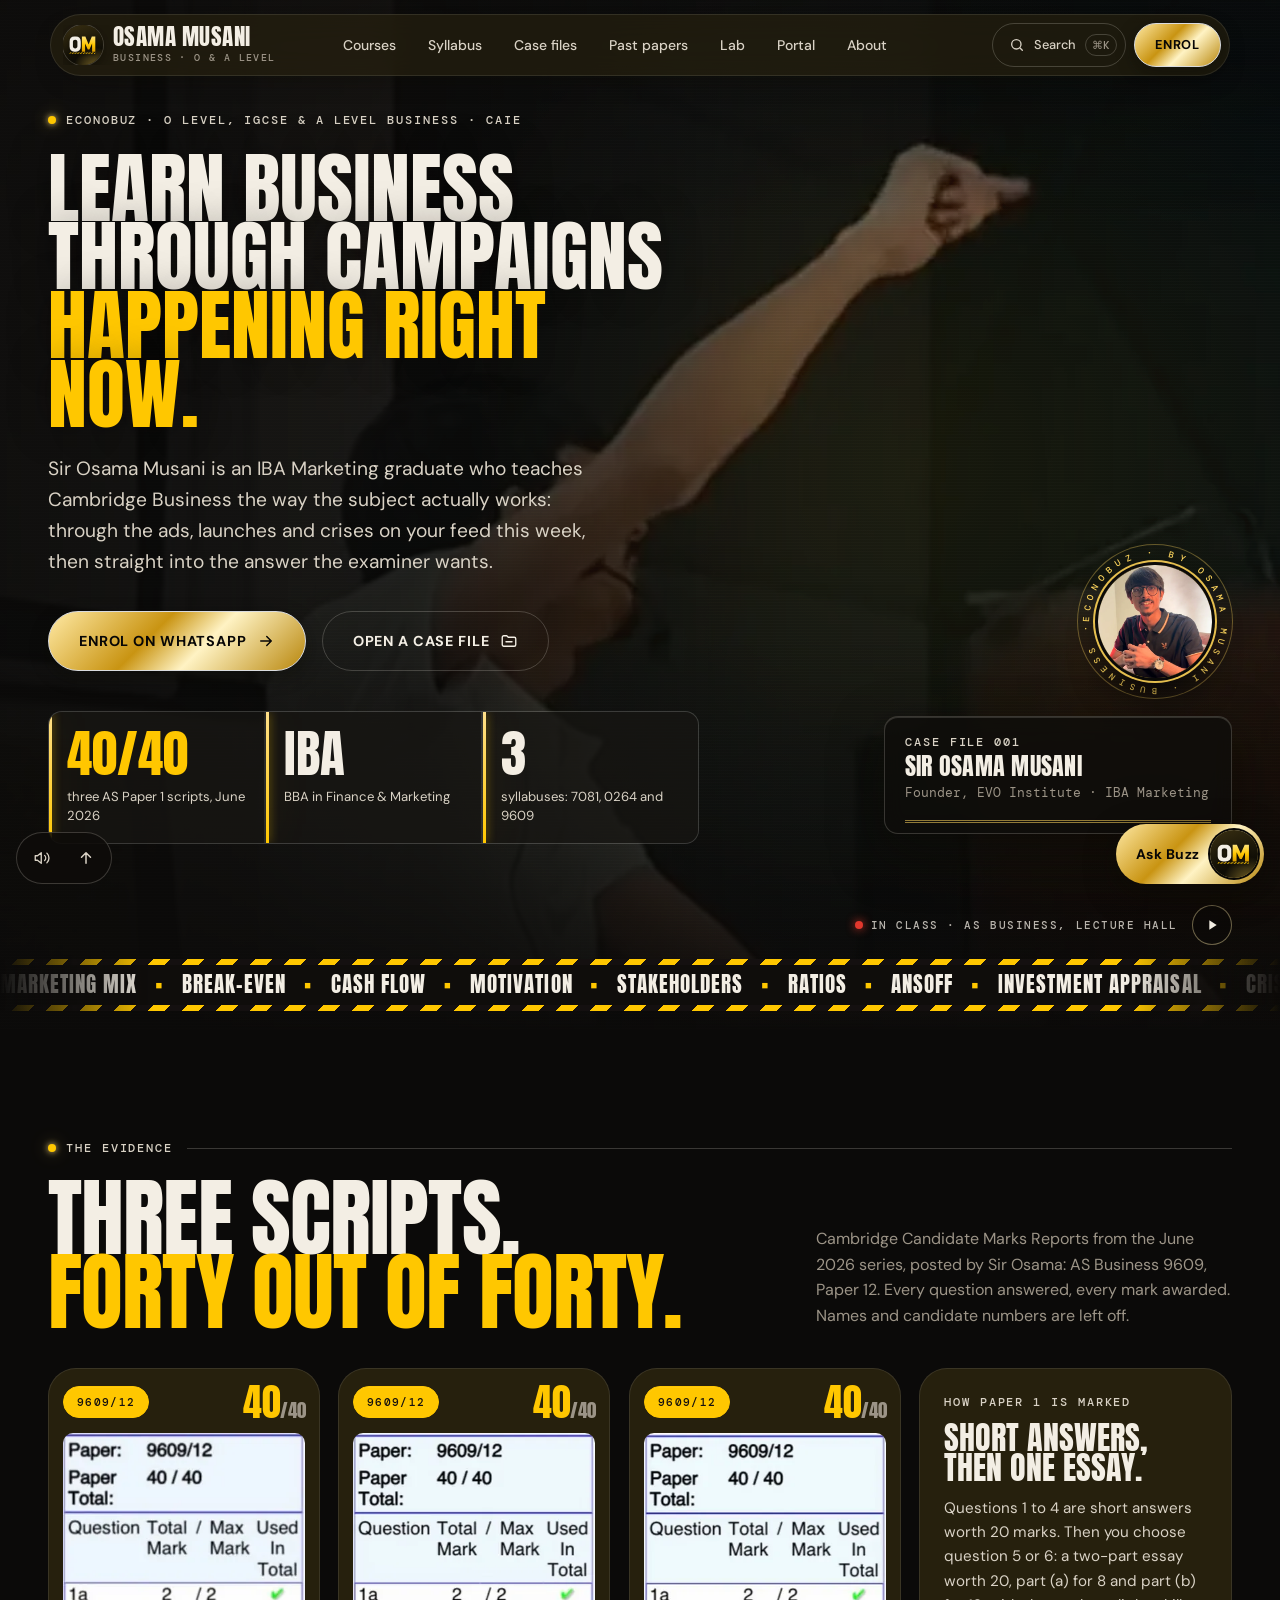
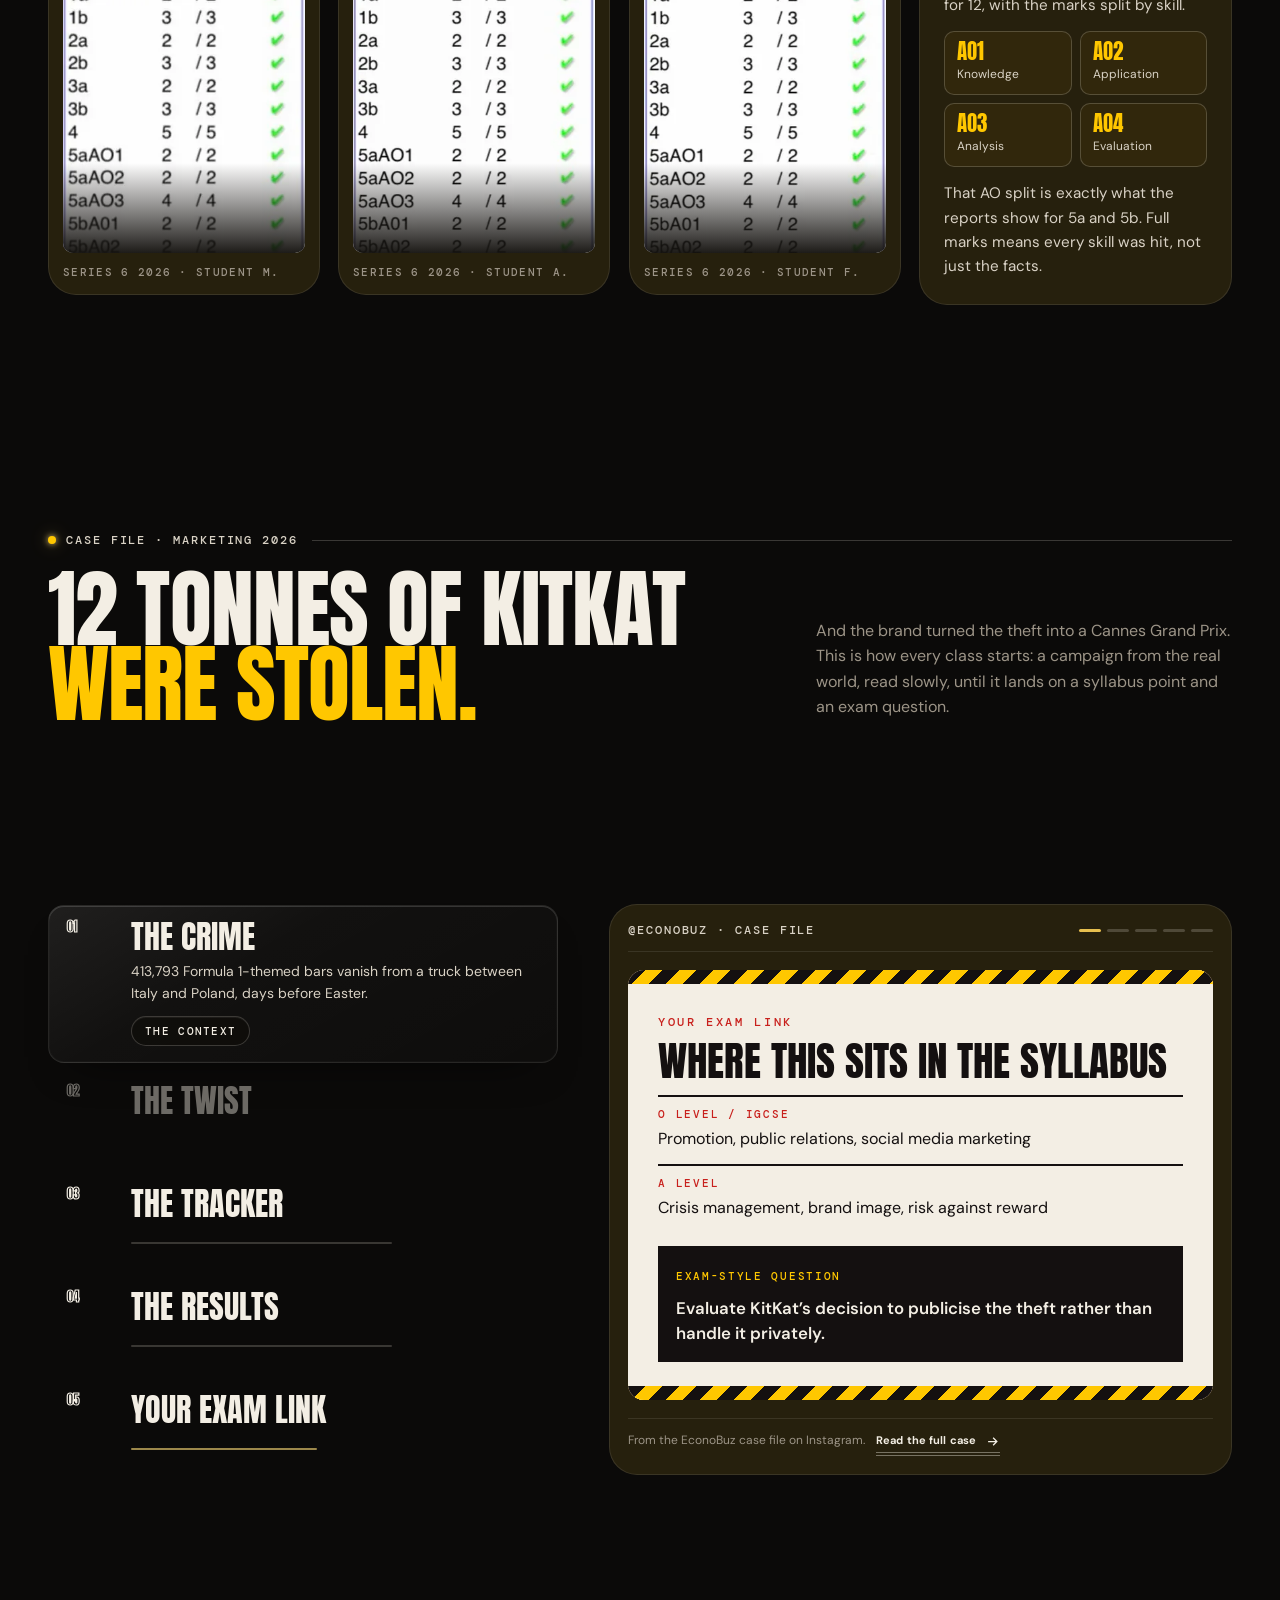
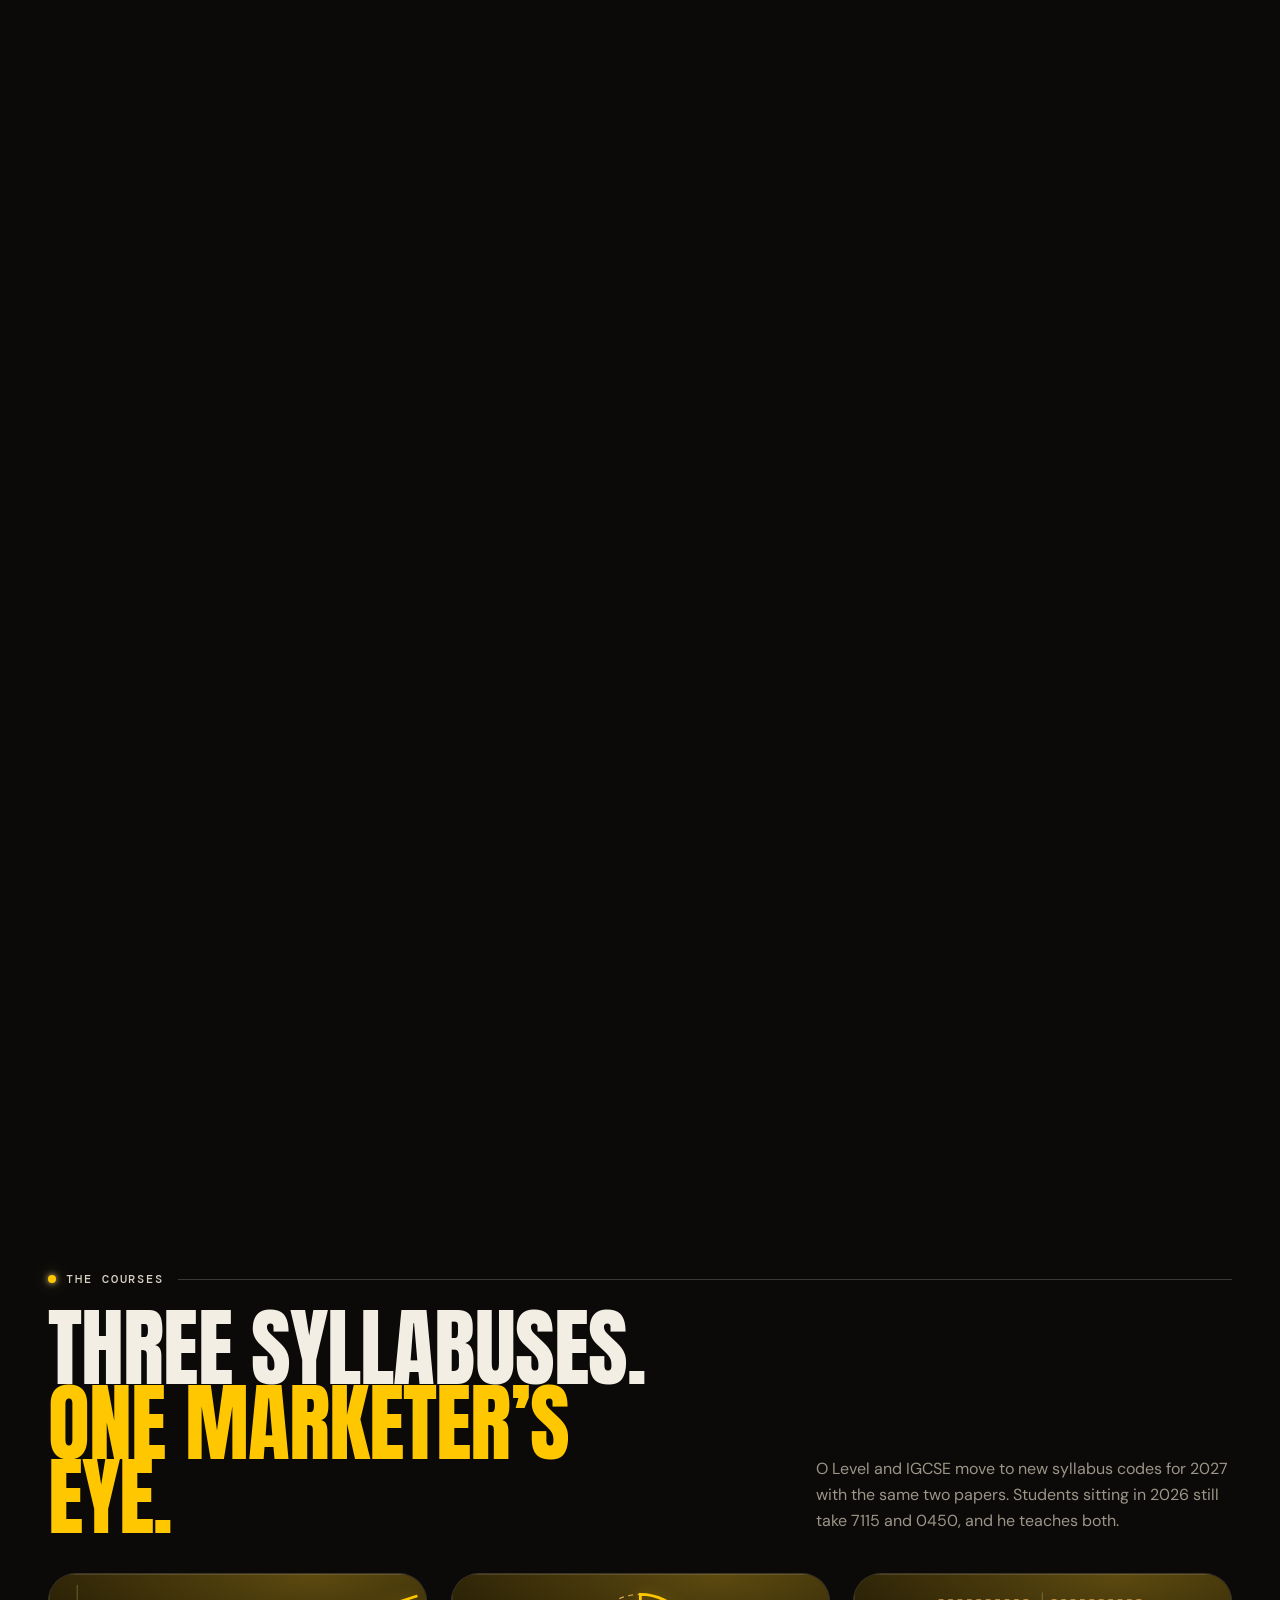
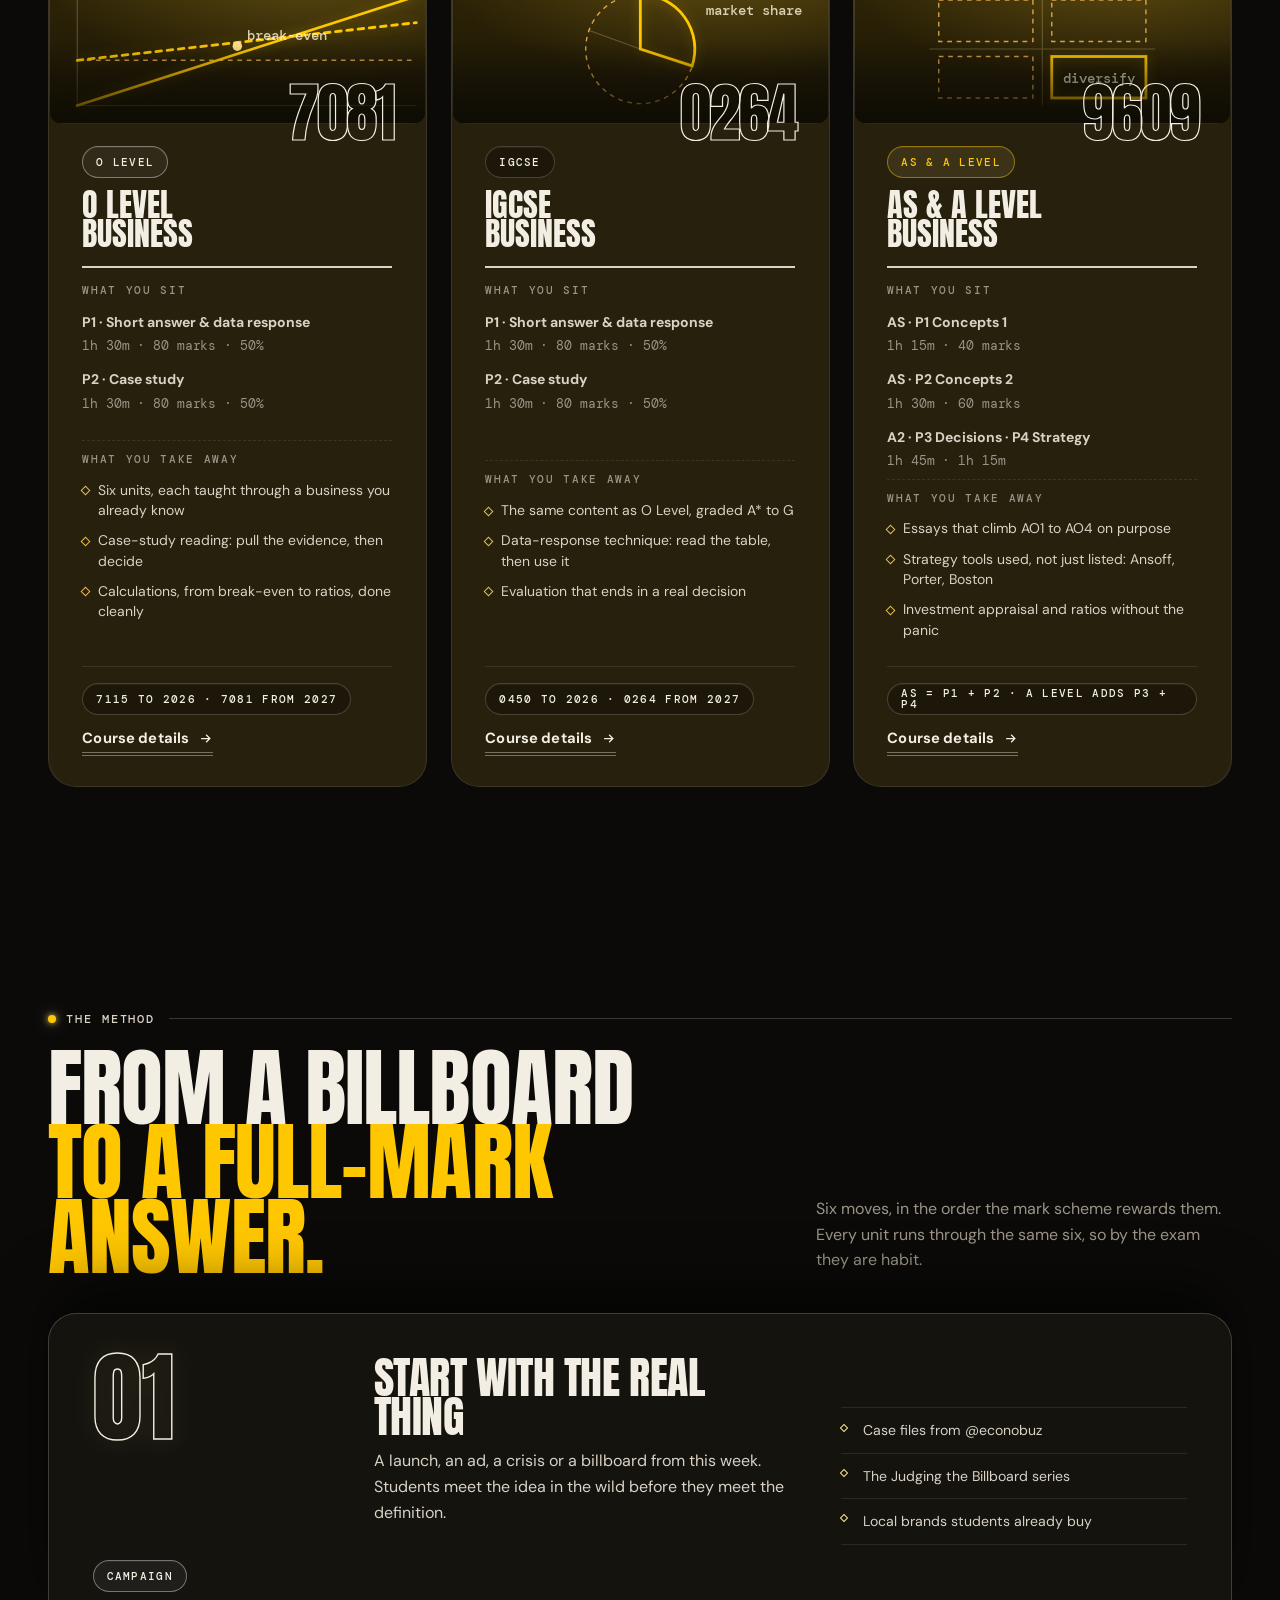
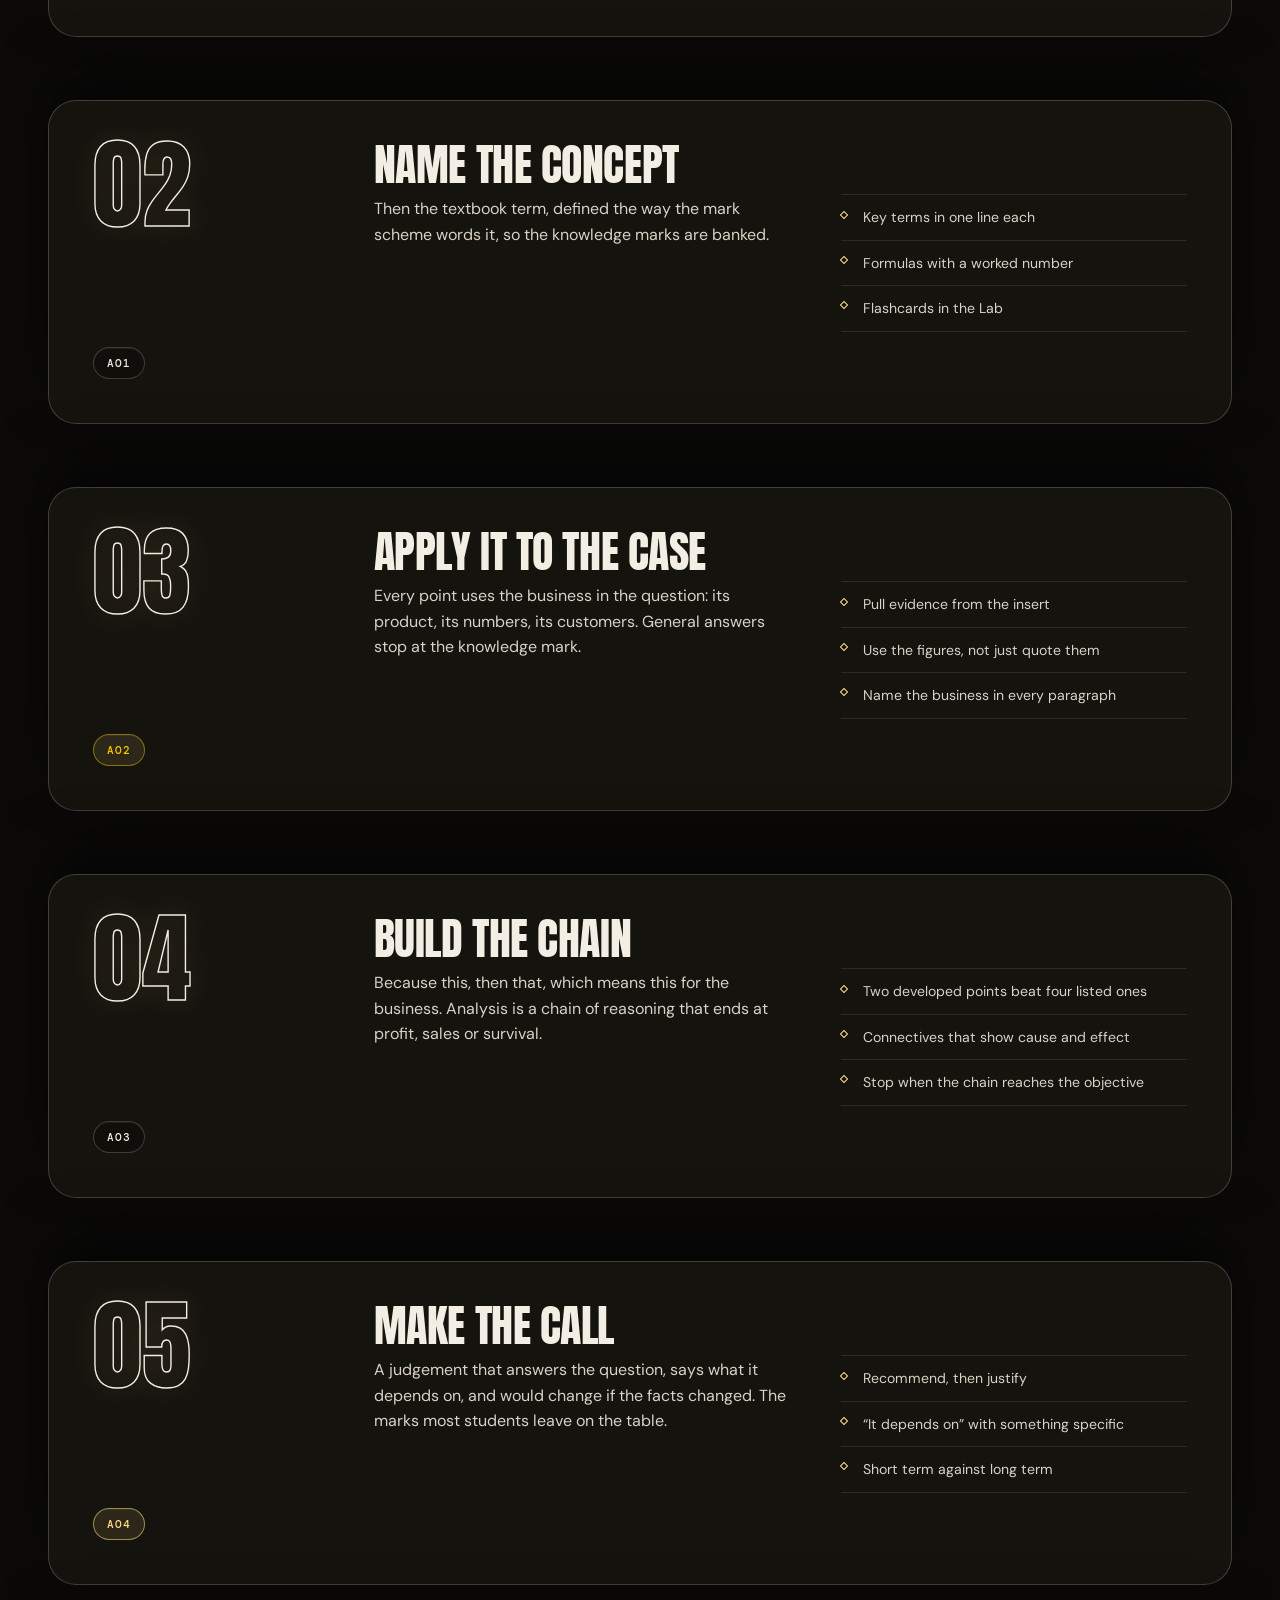
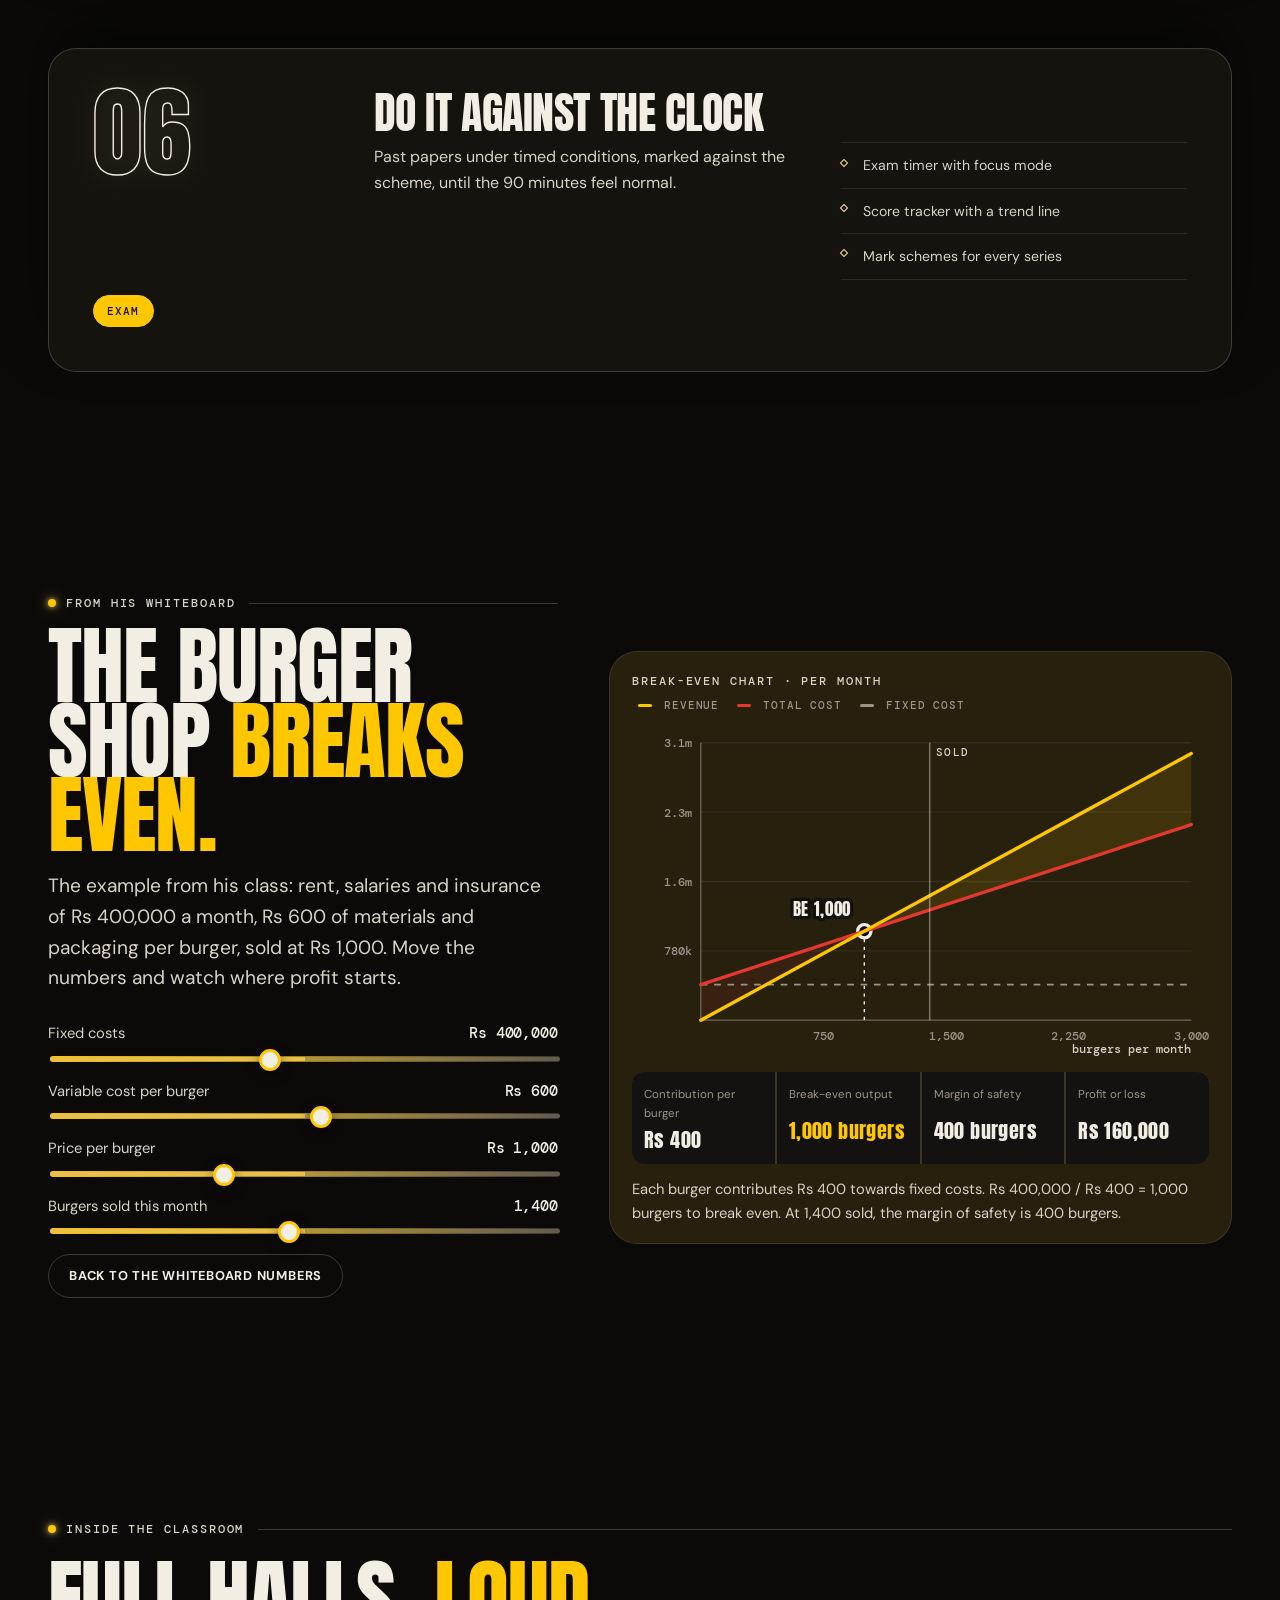
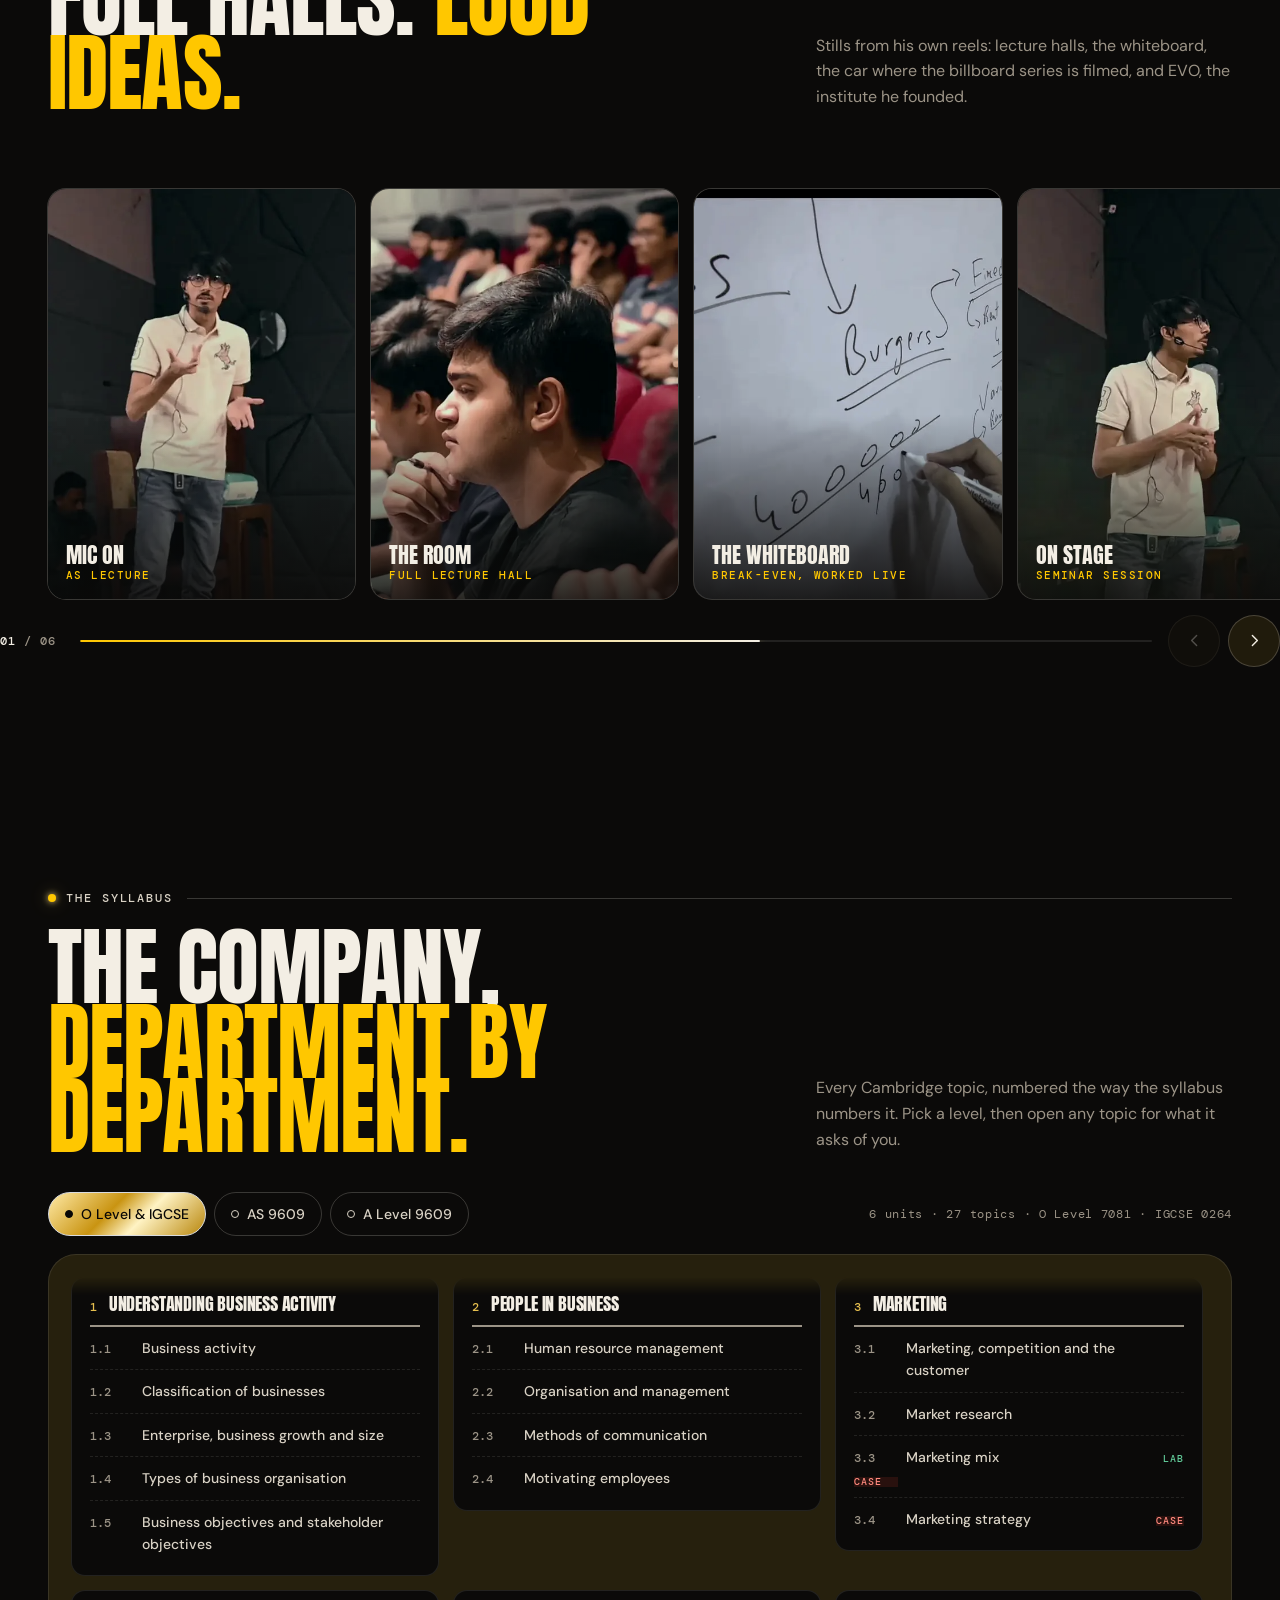
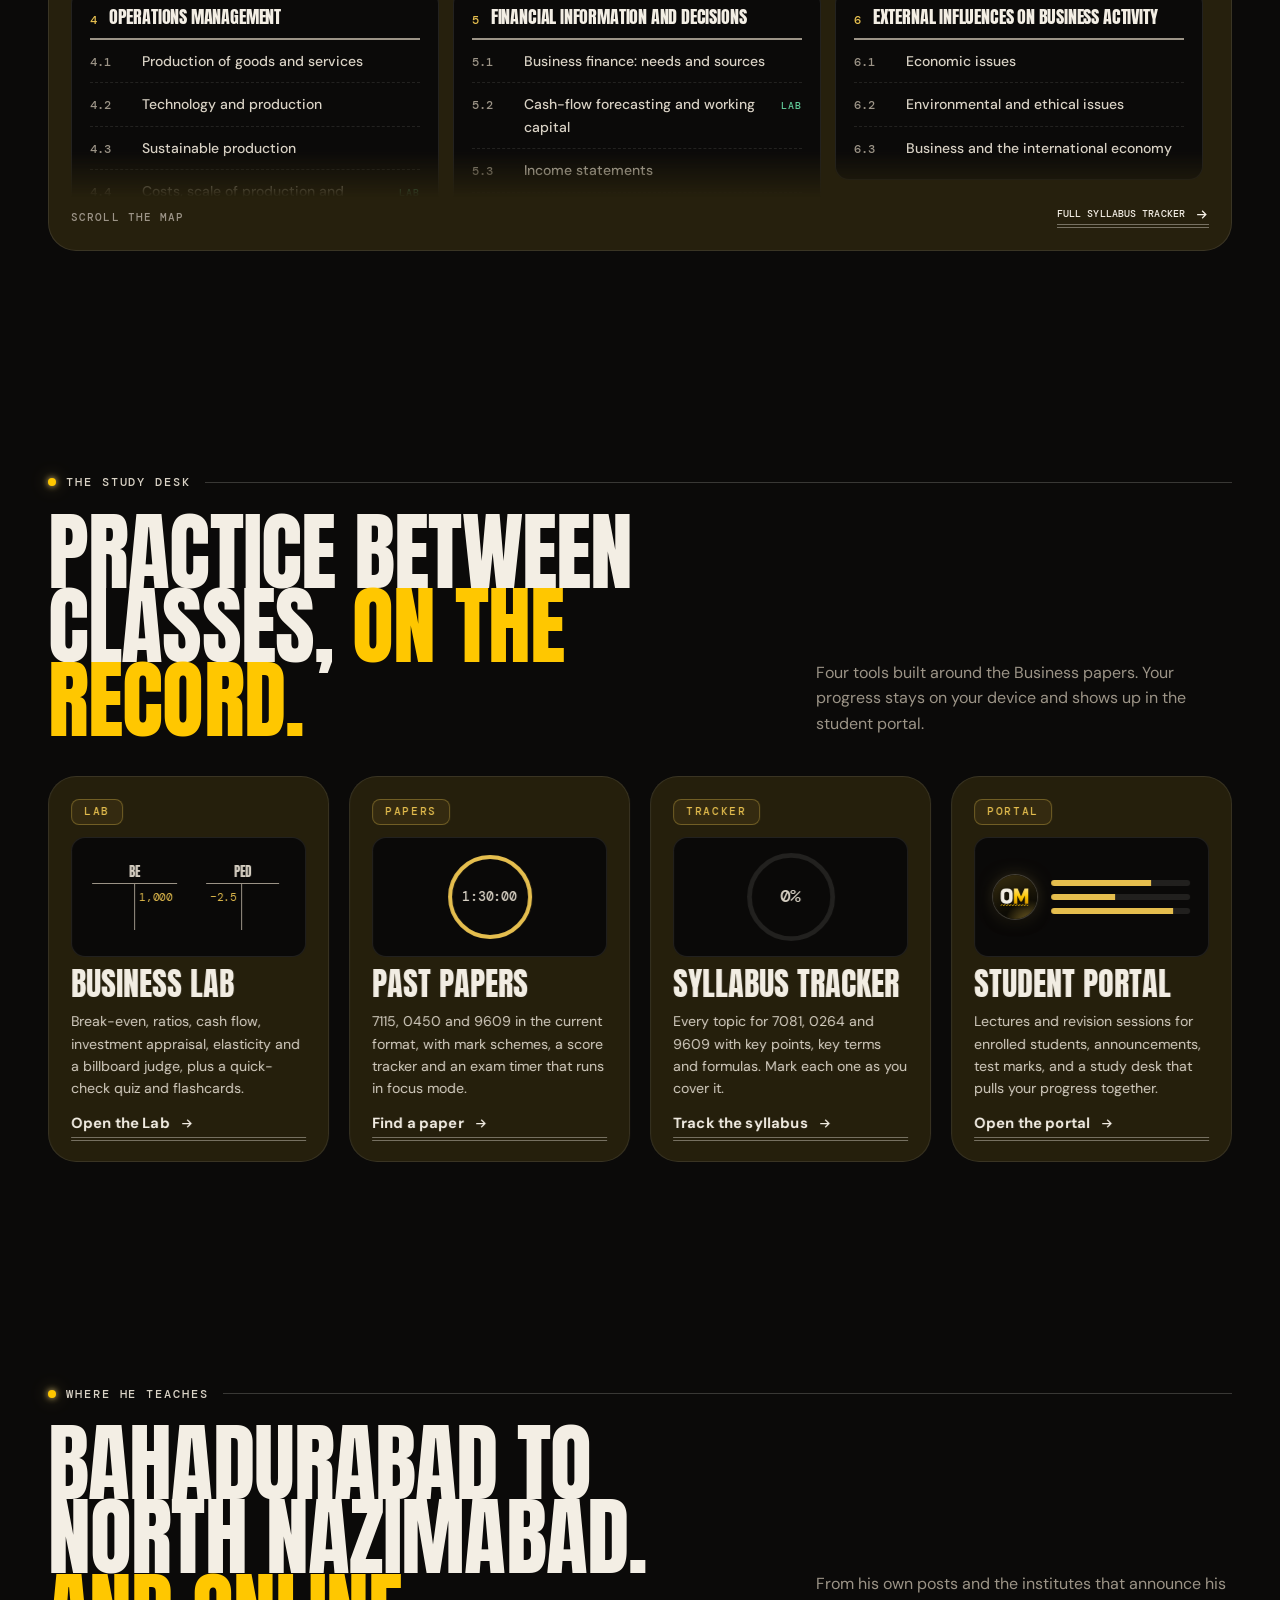
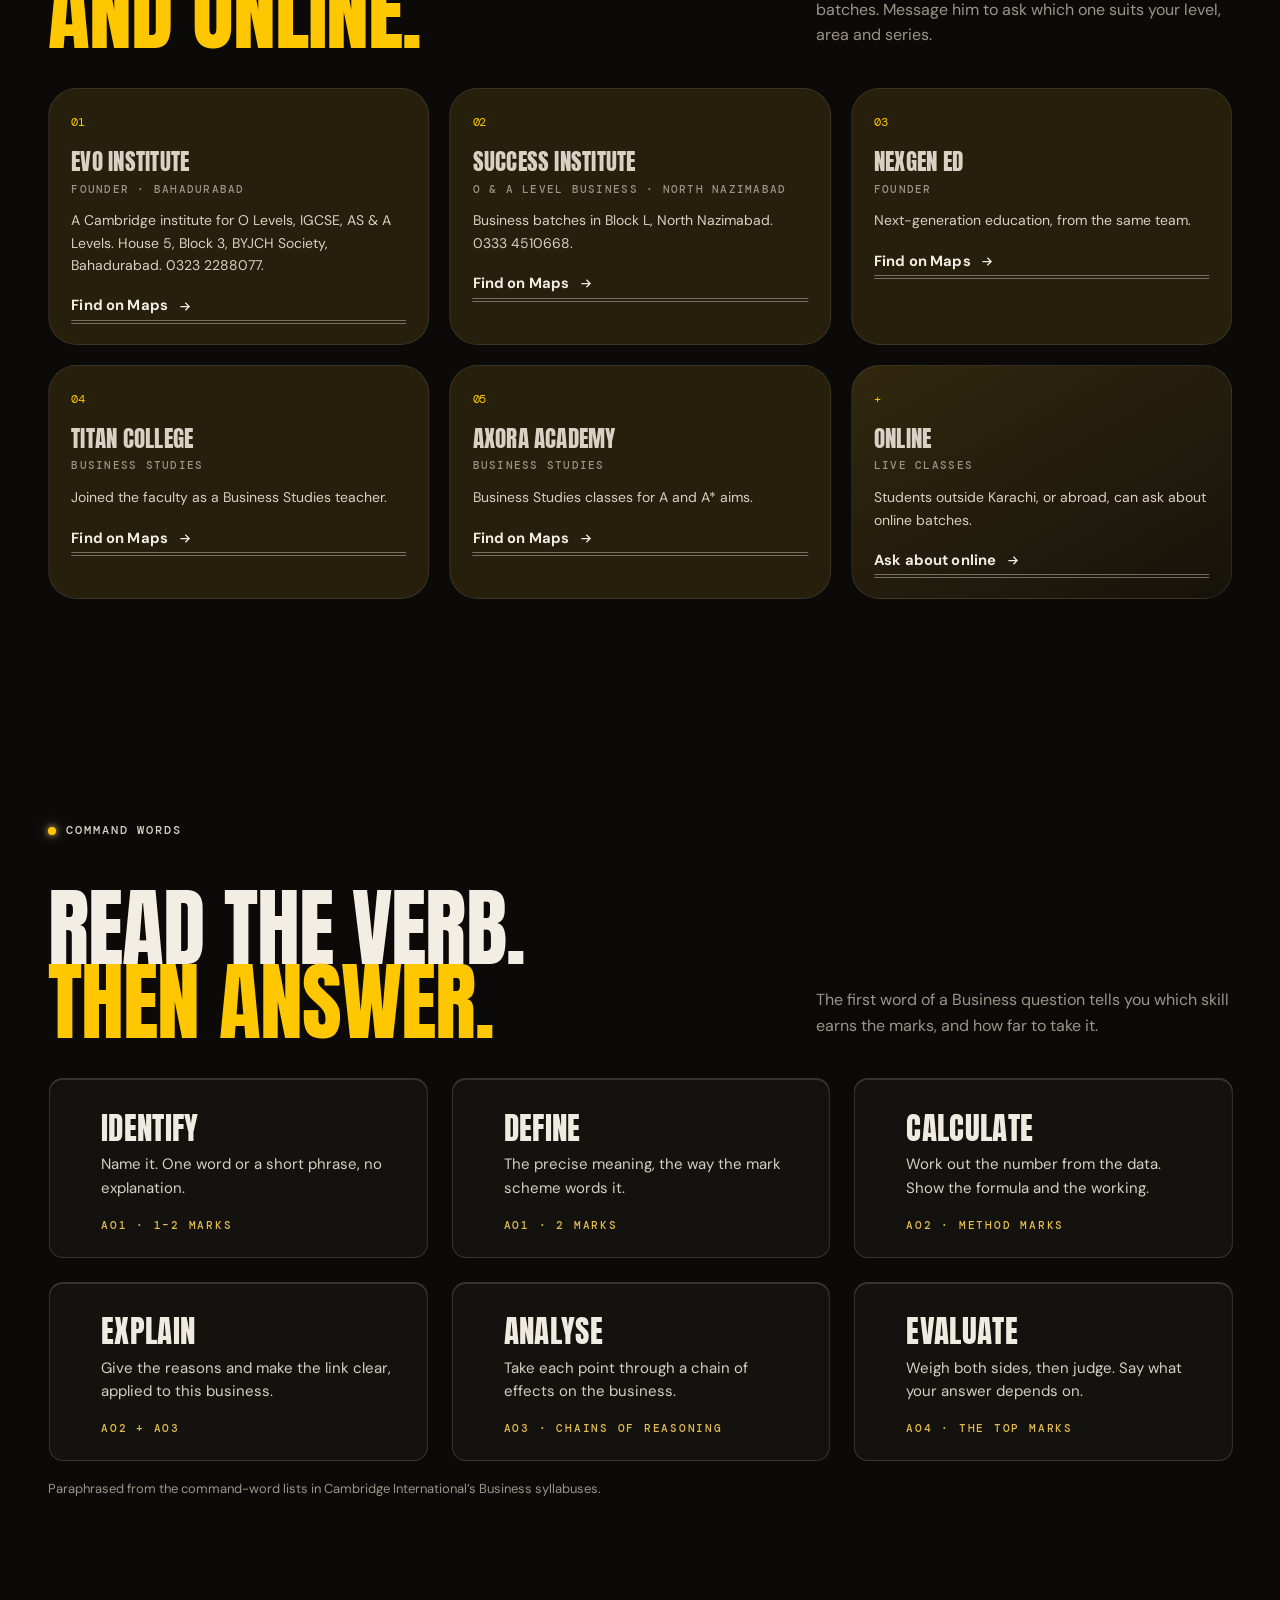
==== commit ea502910: "Fix Case Files layout on mobile Co-Authored-By: Claude Opus 5.5 <noreply@anthropic.com> Claude-Sessi" ====
--- a/index.html
+++ b/index.html
@@ -1,4 +1,4 @@
-<!doctype html><html lang="en" data-theme="dark"><head><meta charset="utf-8"><meta name="viewport" content="width=device-width,initial-scale=1,viewport-fit=cover"><title>Sir Osama Musani — O Level, IGCSE &amp; A Level Business, Karachi</title><meta name="description" content="Cambridge O Level, IGCSE and AS &amp; A Level Business with Sir Osama Musani (EconoBuz): learn Business through campaigns happening right now. Courses, case files, a syllabus tracker, past papers, a Business Lab and a student portal."><link rel="canonical" href="https://osama-musani.nexlyr.solutions/"><meta name="theme-color" content="#0b0a09"><meta property="og:type" content="website"><meta property="og:site_name" content="Sir Osama Musani · Business"><meta property="og:title" content="Sir Osama Musani — O Level, IGCSE &amp; A Level Business, Karachi"><meta property="og:description" content="Cambridge O Level, IGCSE and AS &amp; A Level Business with Sir Osama Musani (EconoBuz): learn Business through campaigns happening right now. Courses, case files, a syllabus tracker, past papers, a Business Lab and a student portal."><meta property="og:url" content="https://osama-musani.nexlyr.solutions/"><meta property="og:image" content="https://osama-musani.nexlyr.solutions/og.jpg"><meta property="og:image:width" content="1200"><meta property="og:image:height" content="630"><meta name="twitter:card" content="summary_large_image"><link rel="icon" type="image/svg+xml" href="favicon.svg"><link rel="apple-touch-icon" href="apple-touch-icon.png"><script>(function(){var d=document.documentElement;d.dataset.theme="dark";try{if(!sessionStorage.getItem("om-seen"))d.classList.add("ld-on");}catch(e){}})();</script><script type="application/ld+json">{"@context": "https://schema.org", "@type": "Person", "@id": "https://osama-musani.nexlyr.solutions/#person", "name": "Sir Osama Musani", "alternateName": ["Osama Musani", "EconoBuz by Osama Musani"], "jobTitle": "Business teacher", "description": "Cambridge O Level, IGCSE and AS & A Level Business teacher in Karachi. IBA Marketing graduate, founder of EVO Institute, and the creator of EconoBuz.", "knowsAbout": ["Business Studies", "Marketing", "Cambridge O Level Business 7081", "Cambridge IGCSE Business 0264", "Cambridge International AS & A Level Business 9609"], "alumniOf": {"@type": "CollegeOrUniversity", "name": "Institute of Business Administration, Karachi"}, "worksFor": [{"@type": "EducationalOrganization", "name": "EVO Institute"}, {"@type": "EducationalOrganization", "name": "Success Institute"}], "address": {"@type": "PostalAddress", "addressLocality": "Karachi", "addressCountry": "PK"}, "telephone": "+92 331 3294318", "sameAs": ["https://www.instagram.com/econobuz/", "https://www.instagram.com/osama_musani/", "https://www.facebook.com/osama.musani.1"], "url": "https://osama-musani.nexlyr.solutions/"}</script><link rel="preload" href="assets/fonts/anton-latin-400-normal.woff2?v=912c3c9f" as="font" type="font/woff2" crossorigin><link rel="preload" href="assets/fonts/dm-sans-latin-400-normal.woff2?v=a220a328" as="font" type="font/woff2" crossorigin><link rel="stylesheet" href="assets/site.css?v=ba94c937"><style>@layer base{/* ---------------------------------------------------------------- hero */
+<!doctype html><html lang="en" data-theme="dark"><head><meta charset="utf-8"><meta name="viewport" content="width=device-width,initial-scale=1,viewport-fit=cover"><title>Sir Osama Musani — O Level, IGCSE &amp; A Level Business, Karachi</title><meta name="description" content="Cambridge O Level, IGCSE and AS &amp; A Level Business with Sir Osama Musani (EconoBuz): learn Business through campaigns happening right now. Courses, case files, a syllabus tracker, past papers, a Business Lab and a student portal."><link rel="canonical" href="https://osama-musani.nexlyr.solutions/"><meta name="theme-color" content="#0b0a09"><meta property="og:type" content="website"><meta property="og:site_name" content="Sir Osama Musani · Business"><meta property="og:title" content="Sir Osama Musani — O Level, IGCSE &amp; A Level Business, Karachi"><meta property="og:description" content="Cambridge O Level, IGCSE and AS &amp; A Level Business with Sir Osama Musani (EconoBuz): learn Business through campaigns happening right now. Courses, case files, a syllabus tracker, past papers, a Business Lab and a student portal."><meta property="og:url" content="https://osama-musani.nexlyr.solutions/"><meta property="og:image" content="https://osama-musani.nexlyr.solutions/og.jpg"><meta property="og:image:width" content="1200"><meta property="og:image:height" content="630"><meta name="twitter:card" content="summary_large_image"><link rel="icon" type="image/svg+xml" href="favicon.svg"><link rel="apple-touch-icon" href="apple-touch-icon.png"><script>(function(){var d=document.documentElement;d.dataset.theme="dark";try{if(!sessionStorage.getItem("om-seen"))d.classList.add("ld-on");}catch(e){}})();</script><script type="application/ld+json">{"@context": "https://schema.org", "@type": "Person", "@id": "https://osama-musani.nexlyr.solutions/#person", "name": "Sir Osama Musani", "alternateName": ["Osama Musani", "EconoBuz by Osama Musani"], "jobTitle": "Business teacher", "description": "Cambridge O Level, IGCSE and AS & A Level Business teacher in Karachi. IBA Marketing graduate, founder of EVO Institute, and the creator of EconoBuz.", "knowsAbout": ["Business Studies", "Marketing", "Cambridge O Level Business 7081", "Cambridge IGCSE Business 0264", "Cambridge International AS & A Level Business 9609"], "alumniOf": {"@type": "CollegeOrUniversity", "name": "Institute of Business Administration, Karachi"}, "worksFor": [{"@type": "EducationalOrganization", "name": "EVO Institute"}, {"@type": "EducationalOrganization", "name": "Success Institute"}], "address": {"@type": "PostalAddress", "addressLocality": "Karachi", "addressCountry": "PK"}, "telephone": "+92 331 3294318", "sameAs": ["https://www.instagram.com/econobuz/", "https://www.instagram.com/osama_musani/", "https://www.facebook.com/osama.musani.1"], "url": "https://osama-musani.nexlyr.solutions/"}</script><link rel="preload" href="assets/fonts/anton-latin-400-normal.woff2?v=912c3c9f" as="font" type="font/woff2" crossorigin><link rel="preload" href="assets/fonts/dm-sans-latin-400-normal.woff2?v=a220a328" as="font" type="font/woff2" crossorigin><link rel="stylesheet" href="assets/site.css?v=2de67554"><style>@layer base{/* ---------------------------------------------------------------- hero */
 .hero{position:relative;min-height:100svh;display:grid;align-content:center;padding:calc(var(--nav-h) + 40px) 0 104px}
 .hero-g{display:grid;grid-template-columns:minmax(0,1.12fr) minmax(0,.88fr);gap:clamp(20px,4vw,64px);align-items:center}
 .hero-copy .display{margin-top:22px;max-width:12ch;font-size:clamp(3rem,6.2vw,6.3rem)}
--- a/assets/site.css
+++ b/assets/site.css
@@ -1600,7 +1600,7 @@
 .dock{background:rgb(14 12 10 / .88)!important}
 /* the stacking cards no longer animate a filter on scroll (paint-heavy) */
 [data-stack]>*{will-change:transform}
-img,video{content-visibility:auto}
+
 .cursor{will-change:transform}
 
 [data-stack]>*::after{content:"";position:absolute;inset:0;border-radius:inherit;background:#000;opacity:var(--dim,0);pointer-events:none;z-index:5}
